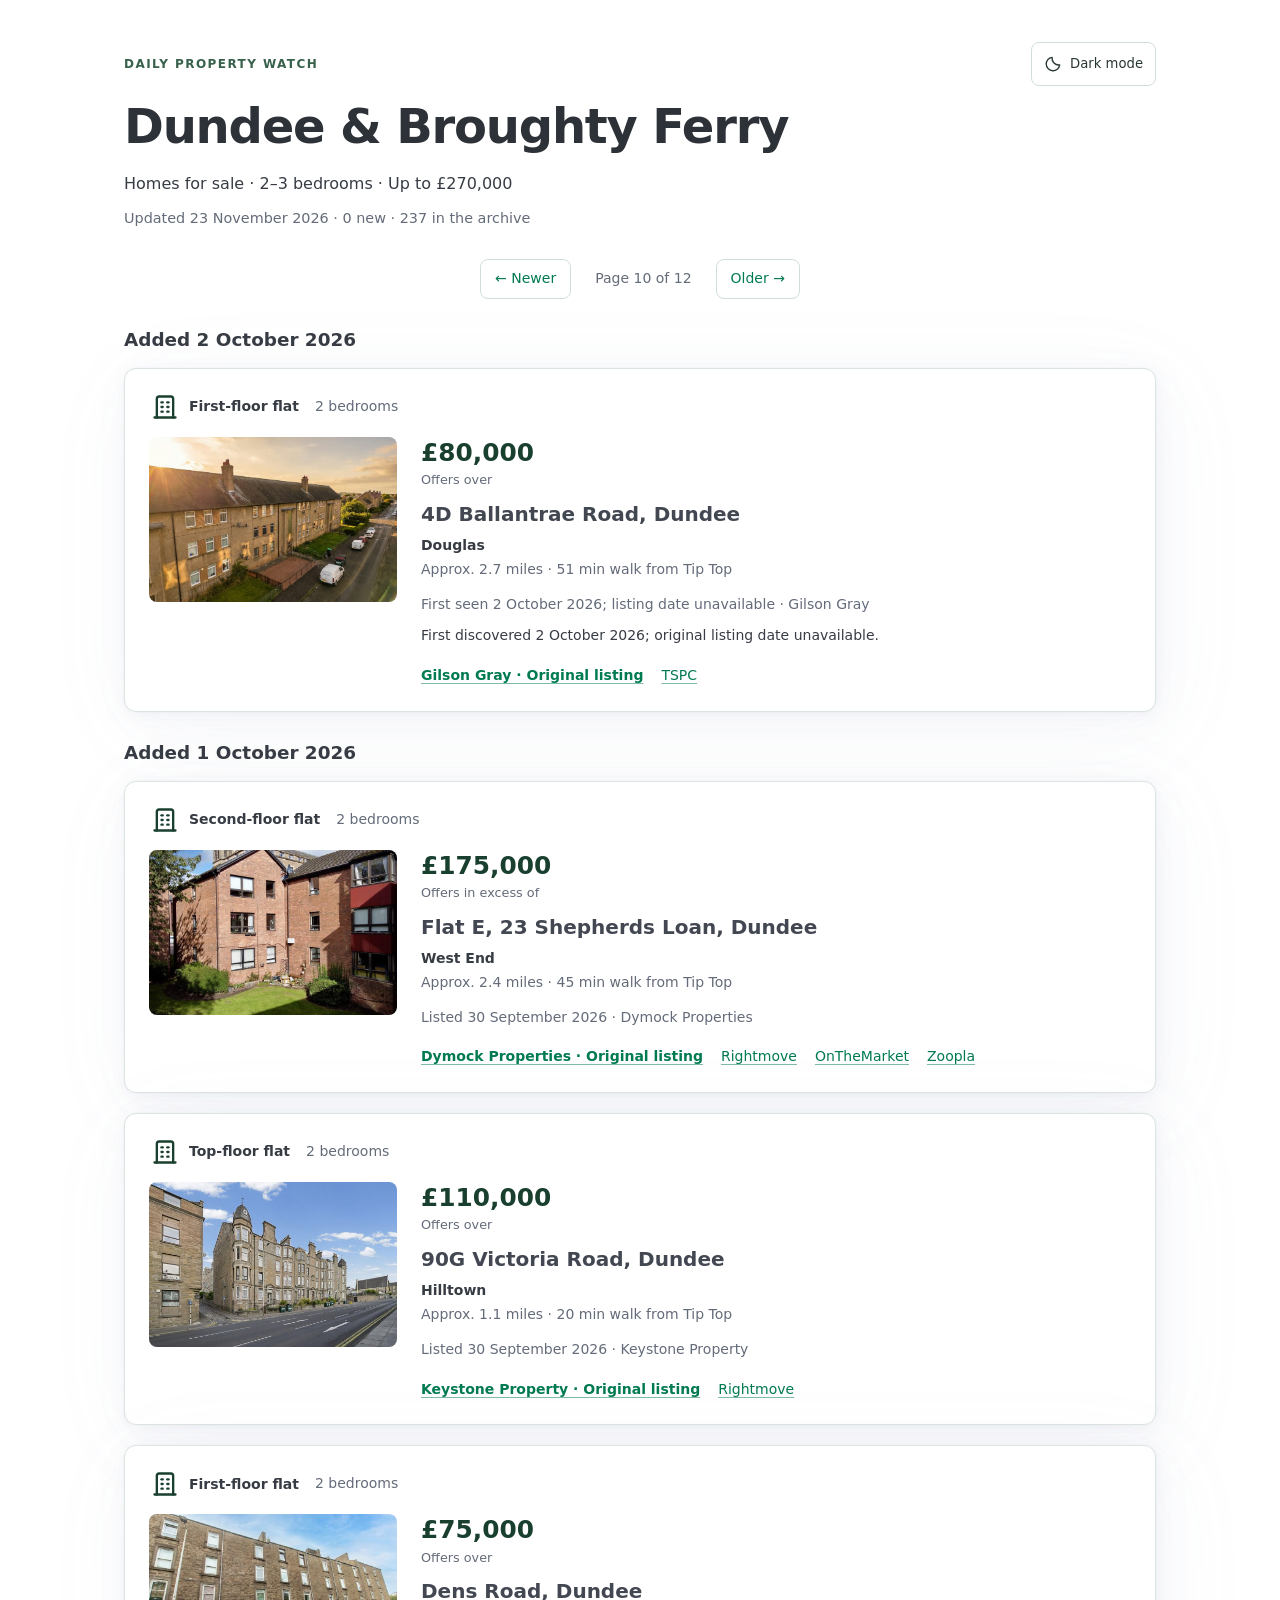
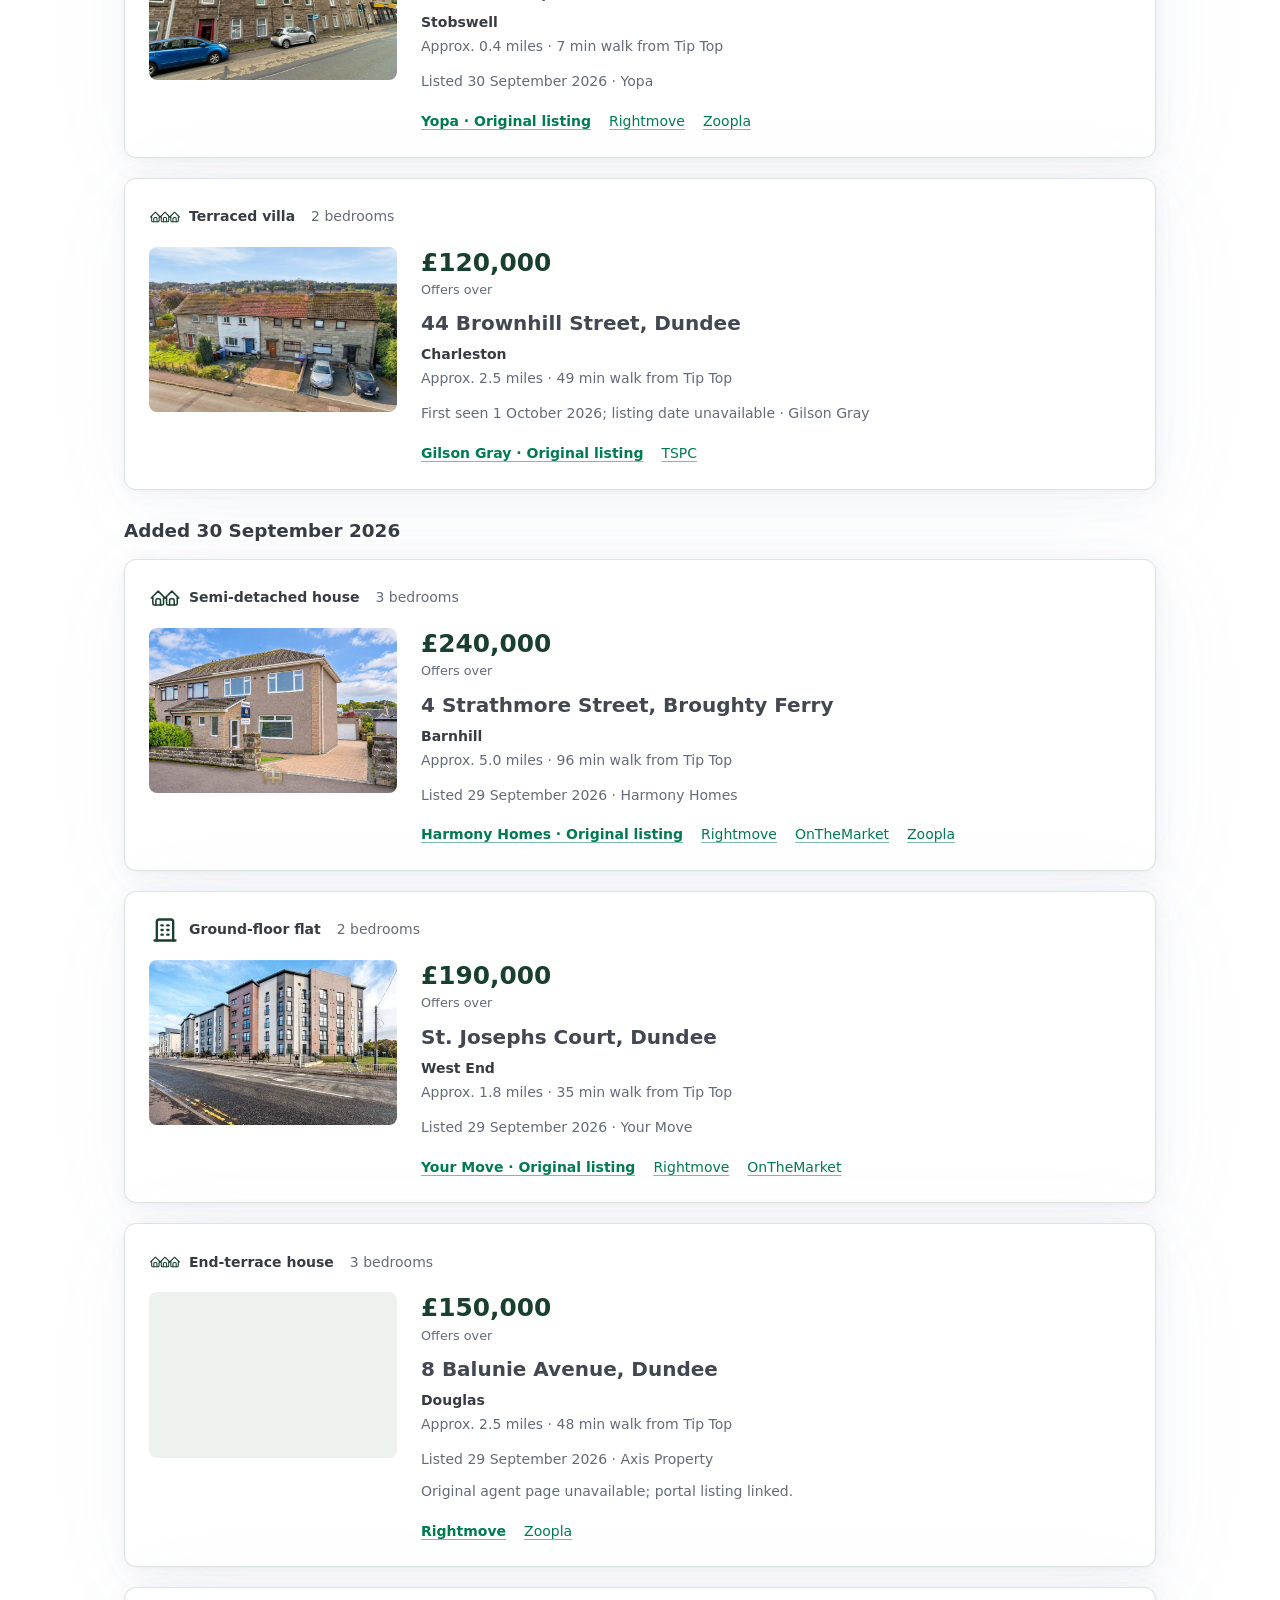
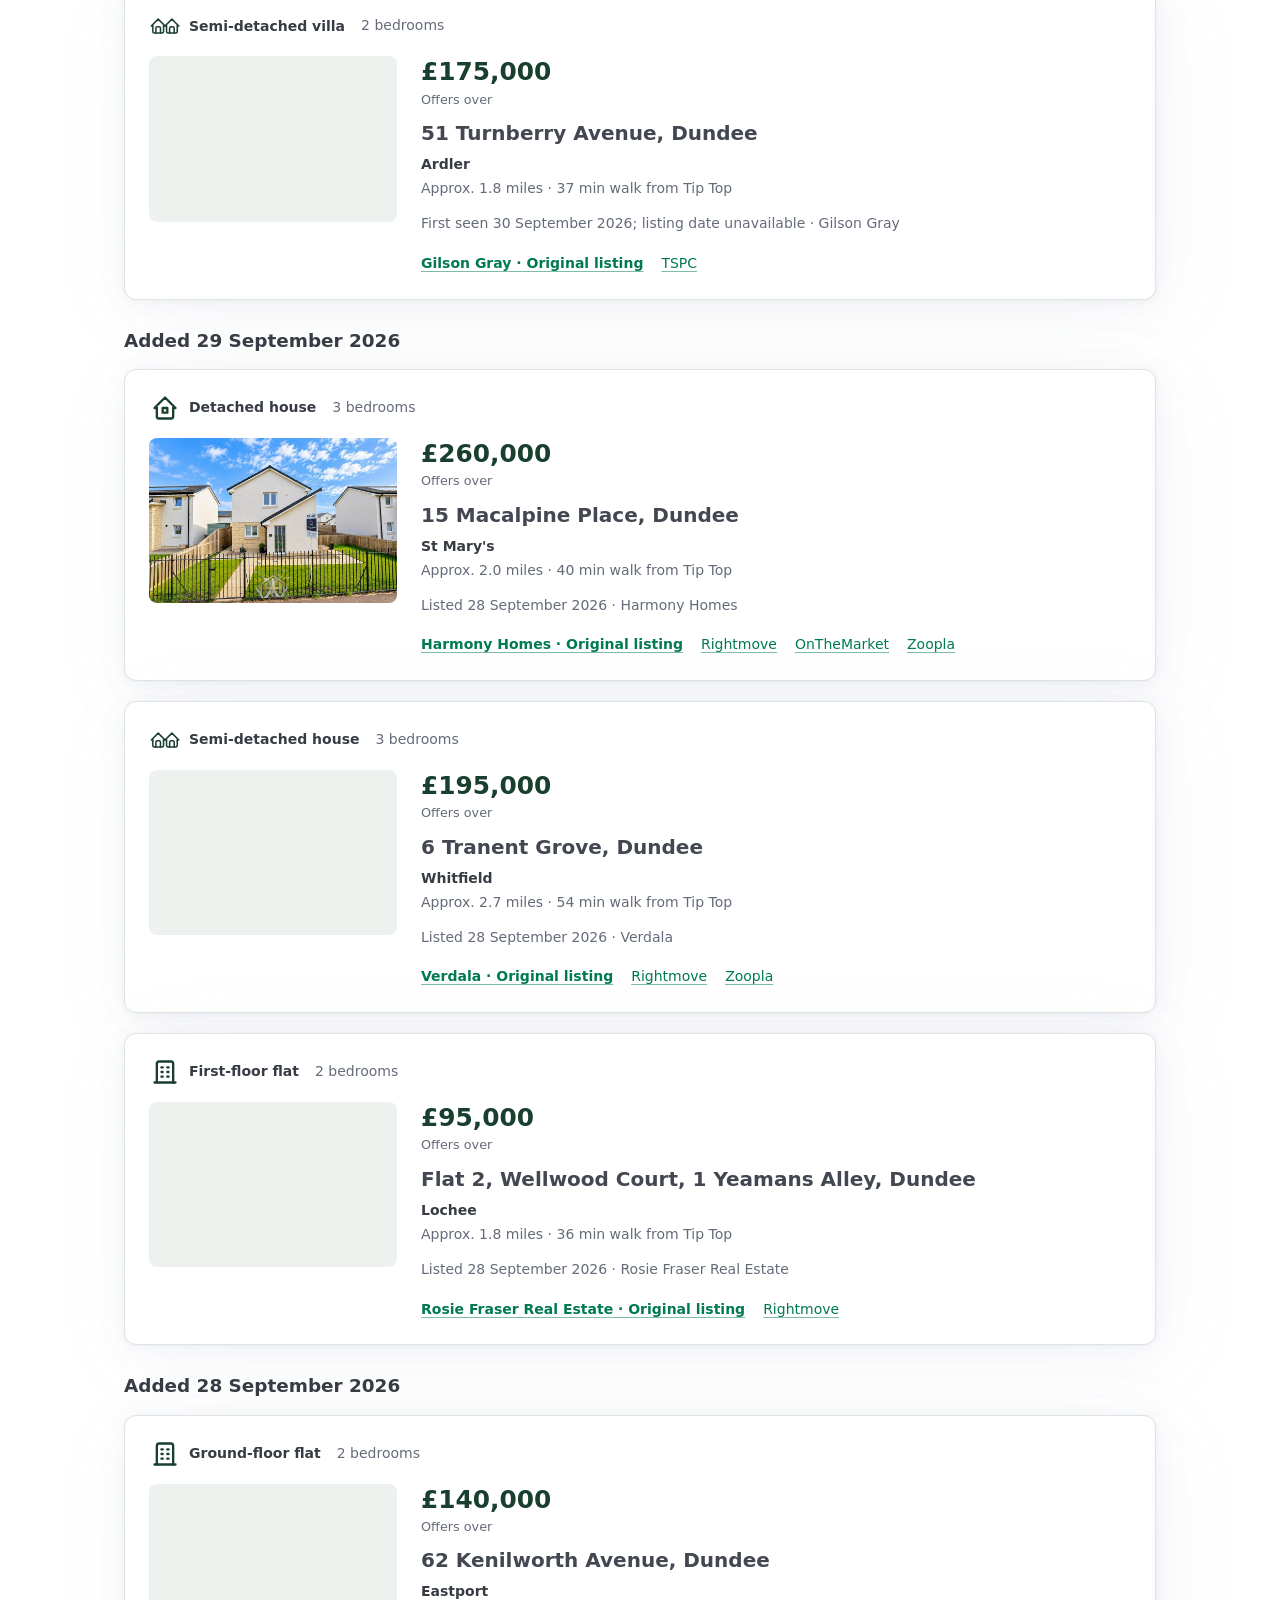
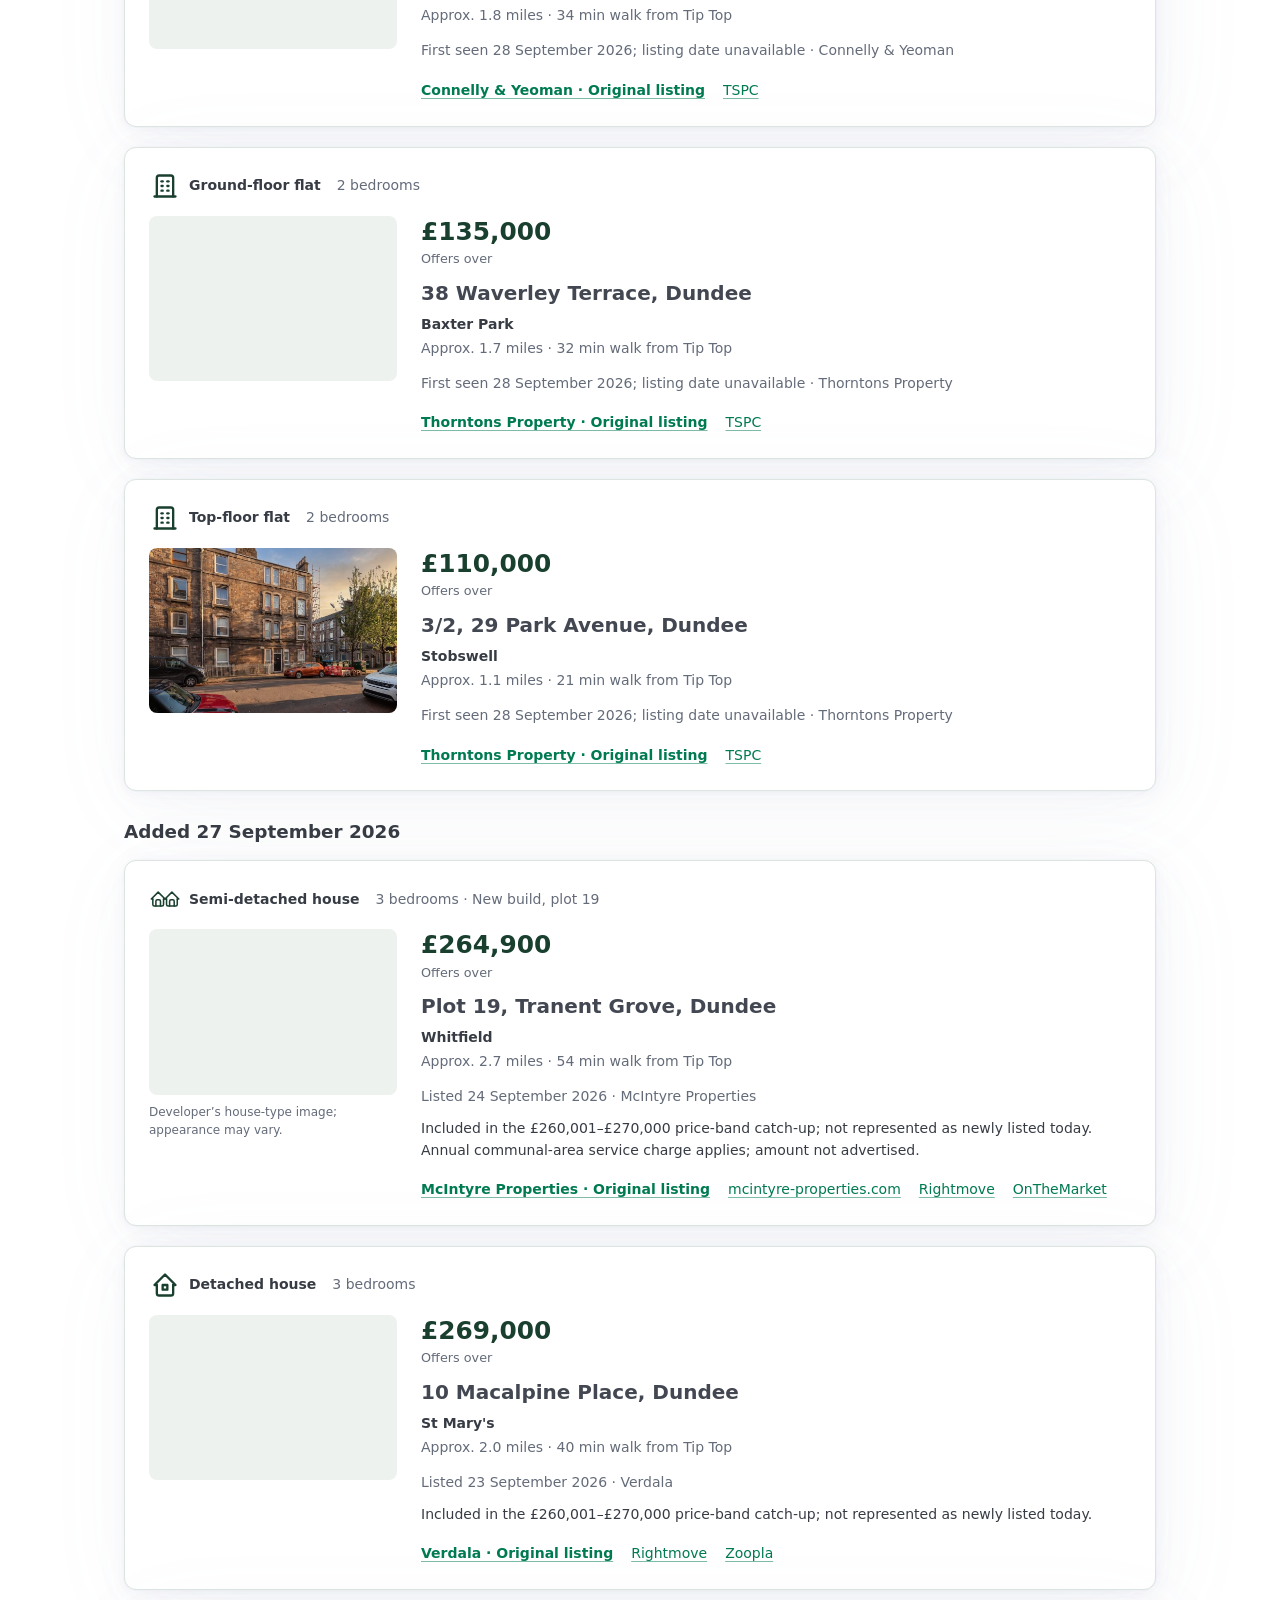
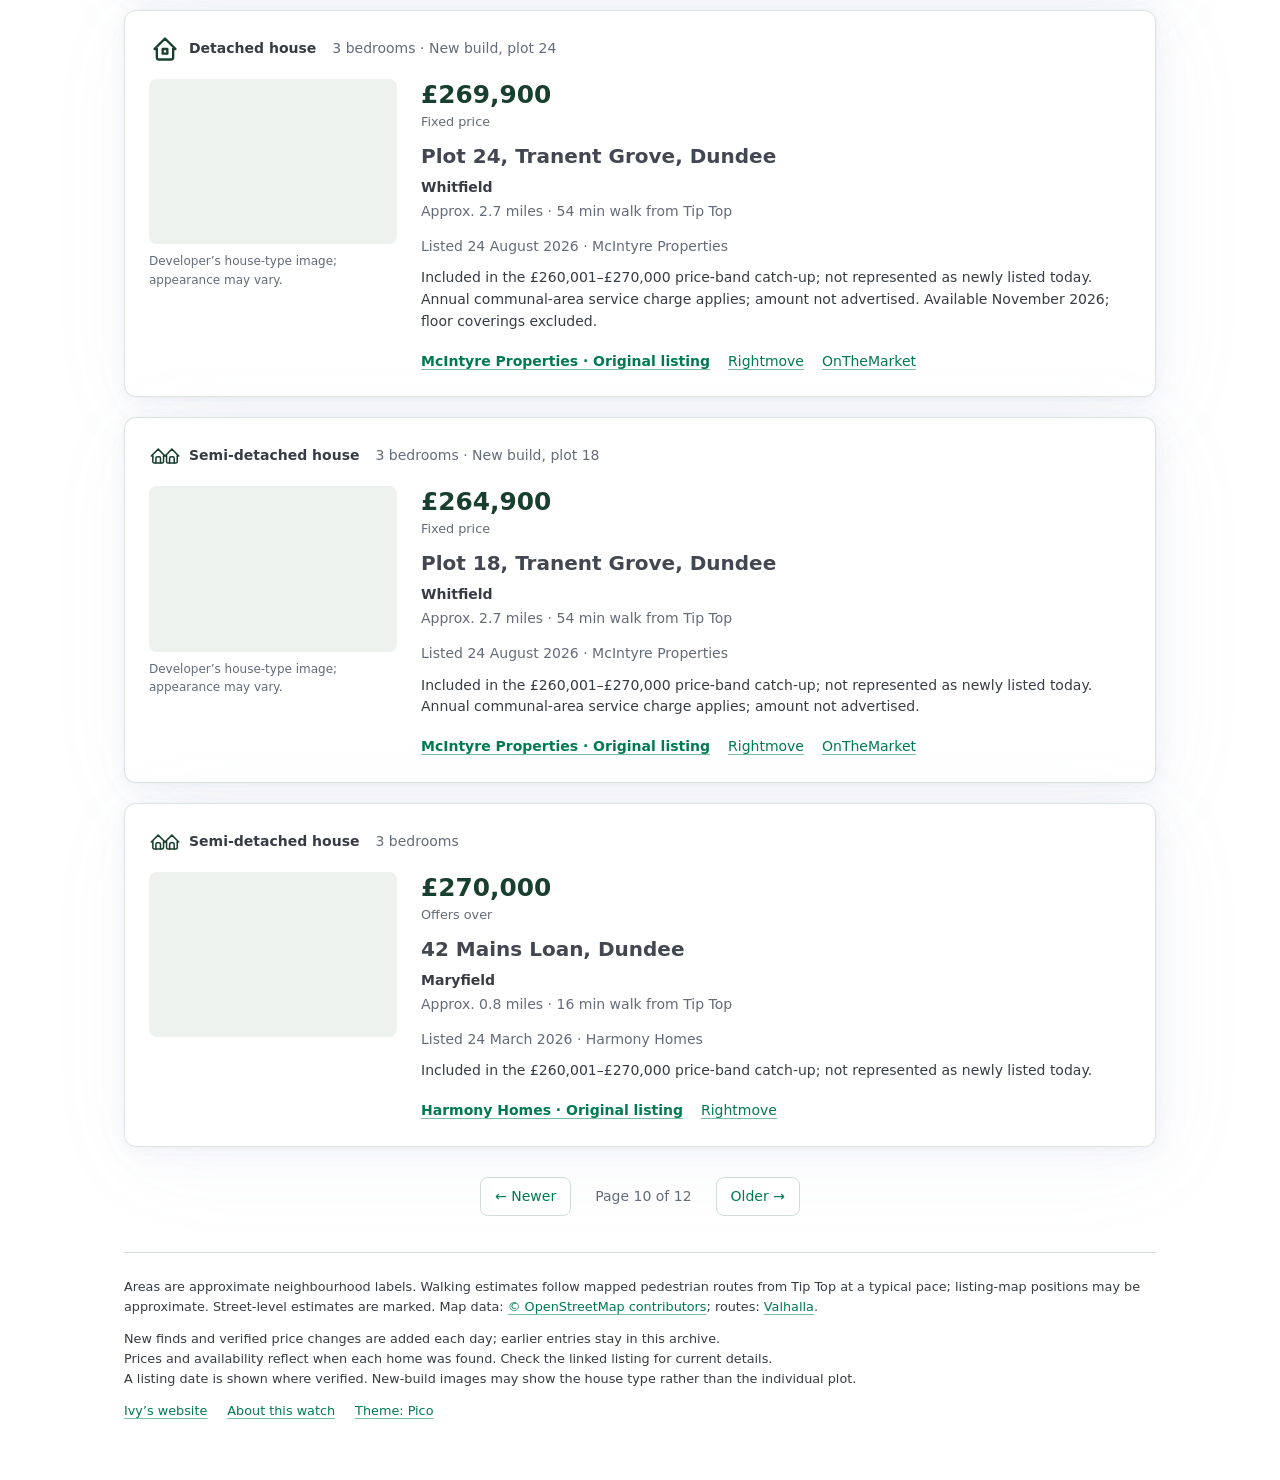
==== page-10.html @ 2dbe6ee3 "Publish Dundee property report" ====
<!doctype html>
<html lang="en-GB" data-theme="light"><head><meta charset="utf-8"><meta name="viewport" content="width=device-width, initial-scale=1"><meta name="robots" content="noindex,follow"><meta name="theme-color" content="#147d59"><meta name="description" content="A daily archive of homes for sale in Dundee and Broughty Ferry: 2–3 bedrooms, advertised prices up to £270,000."><title>Dundee property watch · Page 10</title><link rel="icon" href="assets/favicon.svg" type="image/svg+xml"><script src="assets/theme.js"></script><link rel="stylesheet" href="assets/pico.jade.min.css"><link rel="stylesheet" href="assets/report.css"></head>
<body><a class="skip-link" href="#properties">Skip to properties</a><main class="container"><header class="masthead"><div class="masthead-top"><p class="eyebrow">Daily property watch</p><button id="theme-toggle" class="theme-toggle" type="button" aria-pressed="false" hidden><svg viewBox="0 0 24 24" fill="none" stroke="currentColor" stroke-width="1.8" stroke-linecap="round" stroke-linejoin="round" aria-hidden="true"><path d="M20.9 13.2A9 9 0 0 1 10.8 3.1 9 9 0 1 0 20.9 13.2Z"/></svg><span>Dark mode</span></button></div><h1>Dundee &amp; Broughty Ferry</h1><p>Homes for sale · 2–3 bedrooms · Up to £270,000</p><p class="count">Updated 23 November 2026 · 0 new · 237 in the archive</p></header><nav class="pagination" aria-label="Property pages"><a href="page-9.html" rel="prev">← Newer</a><span>Page 10 of 12</span><a href="page-11.html" rel="next">Older →</a></nav><div id="properties"><section><h2>Added 2 October 2026</h2><article class="has-photo"><div class="property-summary"><span class="property-type type-flat"><svg viewBox="0 0 24 24" fill="none" stroke="currentColor" stroke-width="2" stroke-linecap="round" stroke-linejoin="round" aria-hidden="true" focusable="false"><path d="M3 21l18 0" /><path d="M9 8l1 0" /><path d="M9 12l1 0" /><path d="M9 16l1 0" /><path d="M14 8l1 0" /><path d="M14 12l1 0" /><path d="M14 16l1 0" /><path d="M5 21v-16a2 2 0 0 1 2 -2h10a2 2 0 0 1 2 2v16" /></svg><span>First-floor flat</span></span><span class="facts">2 bedrooms</span></div><figure class="photo"><a href="https://gilsongray.co.uk/property/ballantrae-road-P295176-266" aria-label="View listing for 4D Ballantrae Road, Dundee"><img src="images/be78cd75914d994aaed1687303dc6574e08fcf58db7bd980bf02824d6c6af72e.jpg" alt="4D Ballantrae Road, Dundee" loading="lazy" decoding="async" width="640" height="427" onerror="this.closest('article').classList.remove('has-photo');this.closest('figure').remove()"></a></figure><div class="card-content"><div class="topline"><div class="price">£80,000<span class="qualifier">Offers over</span></div></div>
<h3>4D Ballantrae Road, Dundee</h3><div class="property-location"><p class="area" aria-label="Approximate area">Douglas</p><p class="walking">Approx. 2.7 miles · 51 min walk from Tip Top</p></div><p class="date">First seen 2 October 2026; listing date unavailable · Gilson Gray</p><p class="notes">First discovered 2 October 2026; original listing date unavailable.</p><nav class="links" aria-label="Listings for 4D Ballantrae Road, Dundee"><a class="original" href="https://gilsongray.co.uk/property/ballantrae-road-P295176-266" rel="noopener noreferrer">Gilson Gray · Original listing</a><a href="https://tspc.co.uk/property/2-Bed-First-Floor-Flat-For-Sale-4D-Ballantrae-Road-Dundee-DD4-8PN/" rel="noopener noreferrer">TSPC</a></nav></div></article></section><section><h2>Added 1 October 2026</h2><article class="has-photo"><div class="property-summary"><span class="property-type type-flat"><svg viewBox="0 0 24 24" fill="none" stroke="currentColor" stroke-width="2" stroke-linecap="round" stroke-linejoin="round" aria-hidden="true" focusable="false"><path d="M3 21l18 0" /><path d="M9 8l1 0" /><path d="M9 12l1 0" /><path d="M9 16l1 0" /><path d="M14 8l1 0" /><path d="M14 12l1 0" /><path d="M14 16l1 0" /><path d="M5 21v-16a2 2 0 0 1 2 -2h10a2 2 0 0 1 2 2v16" /></svg><span>Second-floor flat</span></span><span class="facts">2 bedrooms</span></div><figure class="photo"><a href="https://dymockproperties.com/property?id=1010-0647-cba8-22ad&amp;type=sale" aria-label="View listing for Flat E, 23 Shepherds Loan, Dundee"><img src="images/2ff03c9d7838040a2877249a8e0b6790be63d62d7827cc5233a8e79cac3f9e85.jpg" alt="Flat E, 23 Shepherds Loan, Dundee" loading="lazy" decoding="async" width="640" height="427" onerror="this.closest('article').classList.remove('has-photo');this.closest('figure').remove()"></a></figure><div class="card-content"><div class="topline"><div class="price">£175,000<span class="qualifier">Offers in excess of</span></div></div>
<h3>Flat E, 23 Shepherds Loan, Dundee</h3><div class="property-location"><p class="area" aria-label="Approximate area">West End</p><p class="walking">Approx. 2.4 miles · 45 min walk from Tip Top</p></div><p class="date">Listed 30 September 2026 · Dymock Properties</p><nav class="links" aria-label="Listings for Flat E, 23 Shepherds Loan, Dundee"><a class="original" href="https://dymockproperties.com/property?id=1010-0647-cba8-22ad&amp;type=sale" rel="noopener noreferrer">Dymock Properties · Original listing</a><a href="https://www.rightmove.co.uk/properties/93739536" rel="noopener noreferrer">Rightmove</a><a href="https://www.onthemarket.com/details/20441217/" rel="noopener noreferrer">OnTheMarket</a><a href="https://www.zoopla.co.uk/for-sale/details/74371650/" rel="noopener noreferrer">Zoopla</a></nav></div></article><article class="has-photo"><div class="property-summary"><span class="property-type type-flat"><svg viewBox="0 0 24 24" fill="none" stroke="currentColor" stroke-width="2" stroke-linecap="round" stroke-linejoin="round" aria-hidden="true" focusable="false"><path d="M3 21l18 0" /><path d="M9 8l1 0" /><path d="M9 12l1 0" /><path d="M9 16l1 0" /><path d="M14 8l1 0" /><path d="M14 12l1 0" /><path d="M14 16l1 0" /><path d="M5 21v-16a2 2 0 0 1 2 -2h10a2 2 0 0 1 2 2v16" /></svg><span>Top-floor flat</span></span><span class="facts">2 bedrooms</span></div><figure class="photo"><a href="https://www.thekeystoneproperty.com/property/236/" aria-label="View listing for 90G Victoria Road, Dundee"><img src="images/a0530cbf8cac216b3992d0b99d623772701d2a8c129e5081e73eb0ff109f322a.jpg" alt="90G Victoria Road, Dundee" loading="lazy" decoding="async" width="640" height="427" onerror="this.closest('article').classList.remove('has-photo');this.closest('figure').remove()"></a></figure><div class="card-content"><div class="topline"><div class="price">£110,000<span class="qualifier">Offers over</span></div></div>
<h3>90G Victoria Road, Dundee</h3><div class="property-location"><p class="area" aria-label="Approximate area">Hilltown</p><p class="walking">Approx. 1.1 miles · 20 min walk from Tip Top</p></div><p class="date">Listed 30 September 2026 · Keystone Property</p><nav class="links" aria-label="Listings for 90G Victoria Road, Dundee"><a class="original" href="https://www.thekeystoneproperty.com/property/236/" rel="noopener noreferrer">Keystone Property · Original listing</a><a href="https://www.rightmove.co.uk/properties/93737400" rel="noopener noreferrer">Rightmove</a></nav></div></article><article class="has-photo"><div class="property-summary"><span class="property-type type-flat"><svg viewBox="0 0 24 24" fill="none" stroke="currentColor" stroke-width="2" stroke-linecap="round" stroke-linejoin="round" aria-hidden="true" focusable="false"><path d="M3 21l18 0" /><path d="M9 8l1 0" /><path d="M9 12l1 0" /><path d="M9 16l1 0" /><path d="M14 8l1 0" /><path d="M14 12l1 0" /><path d="M14 16l1 0" /><path d="M5 21v-16a2 2 0 0 1 2 -2h10a2 2 0 0 1 2 2v16" /></svg><span>First-floor flat</span></span><span class="facts">2 bedrooms</span></div><figure class="photo"><a href="https://www.yopa.co.uk/properties/details/515171" aria-label="View listing for Dens Road, Dundee"><img src="images/6988dc2616dbf754c5477afa9ce73e980a04f57db543bce555a6a1511a4e4aed.jpg" alt="Dens Road, Dundee" loading="lazy" decoding="async" width="640" height="427" onerror="this.closest('article').classList.remove('has-photo');this.closest('figure').remove()"></a></figure><div class="card-content"><div class="topline"><div class="price">£75,000<span class="qualifier">Offers over</span></div></div>
<h3>Dens Road, Dundee</h3><div class="property-location"><p class="area" aria-label="Approximate area">Stobswell</p><p class="walking">Approx. 0.4 miles · 7 min walk from Tip Top</p></div><p class="date">Listed 30 September 2026 · Yopa</p><nav class="links" aria-label="Listings for Dens Road, Dundee"><a class="original" href="https://www.yopa.co.uk/properties/details/515171" rel="noopener noreferrer">Yopa · Original listing</a><a href="https://www.rightmove.co.uk/properties/93749124" rel="noopener noreferrer">Rightmove</a><a href="https://www.zoopla.co.uk/for-sale/details/74373546/" rel="noopener noreferrer">Zoopla</a></nav></div></article><article class="has-photo"><div class="property-summary"><span class="property-type type-terrace"><svg viewBox="0 0 30 24" fill="none" stroke="currentColor" stroke-width="2" stroke-linecap="round" stroke-linejoin="round" aria-hidden="true" focusable="false"><g transform="translate(0 6) scale(.5)"><path d="M5 12l-2 0l9 -9l9 9l-2 0" /><path d="M5 12v7a2 2 0 0 0 2 2h10a2 2 0 0 0 2 -2v-7" /><path d="M9 21v-6a2 2 0 0 1 2 -2h2a2 2 0 0 1 2 2v6" /></g><g transform="translate(9 6) scale(.5)"><path d="M5 12l-2 0l9 -9l9 9l-2 0" /><path d="M5 12v7a2 2 0 0 0 2 2h10a2 2 0 0 0 2 -2v-7" /><path d="M9 21v-6a2 2 0 0 1 2 -2h2a2 2 0 0 1 2 2v6" /></g><g transform="translate(18 6) scale(.5)"><path d="M5 12l-2 0l9 -9l9 9l-2 0" /><path d="M5 12v7a2 2 0 0 0 2 2h10a2 2 0 0 0 2 -2v-7" /><path d="M9 21v-6a2 2 0 0 1 2 -2h2a2 2 0 0 1 2 2v6" /></g></svg><span>Terraced villa</span></span><span class="facts">2 bedrooms</span></div><figure class="photo"><a href="https://gilsongray.co.uk/property/brownhill-street-P296060-266" aria-label="View listing for 44 Brownhill Street, Dundee"><img src="images/edf2224aba9af252113cbb4eecf25153f2c3d60851e958698d296937c0b454c2.jpg" alt="44 Brownhill Street, Dundee" loading="lazy" decoding="async" width="640" height="427" onerror="this.closest('article').classList.remove('has-photo');this.closest('figure').remove()"></a></figure><div class="card-content"><div class="topline"><div class="price">£120,000<span class="qualifier">Offers over</span></div></div>
<h3>44 Brownhill Street, Dundee</h3><div class="property-location"><p class="area" aria-label="Approximate area">Charleston</p><p class="walking">Approx. 2.5 miles · 49 min walk from Tip Top</p></div><p class="date">First seen 1 October 2026; listing date unavailable · Gilson Gray</p><nav class="links" aria-label="Listings for 44 Brownhill Street, Dundee"><a class="original" href="https://gilsongray.co.uk/property/brownhill-street-P296060-266" rel="noopener noreferrer">Gilson Gray · Original listing</a><a href="https://tspc.co.uk/property/2-Bed-Terraced-Villa-For-Sale-44-Brownhill-Street-Dundee-DD2-4JT/" rel="noopener noreferrer">TSPC</a></nav></div></article></section><section><h2>Added 30 September 2026</h2><article class="has-photo"><div class="property-summary"><span class="property-type type-semi"><svg viewBox="0 0 28 24" fill="none" stroke="currentColor" stroke-width="2" stroke-linecap="round" stroke-linejoin="round" aria-hidden="true" focusable="false"><g transform="translate(0 4) scale(.67)"><path d="M5 12l-2 0l9 -9l9 9l-2 0" /><path d="M5 12v7a2 2 0 0 0 2 2h10a2 2 0 0 0 2 -2v-7" /><path d="M9 21v-6a2 2 0 0 1 2 -2h2a2 2 0 0 1 2 2v6" /></g><g transform="translate(12 4) scale(.67)"><path d="M5 12l-2 0l9 -9l9 9l-2 0" /><path d="M5 12v7a2 2 0 0 0 2 2h10a2 2 0 0 0 2 -2v-7" /><path d="M9 21v-6a2 2 0 0 1 2 -2h2a2 2 0 0 1 2 2v6" /></g></svg><span>Semi-detached house</span></span><span class="facts">3 bedrooms</span></div><figure class="photo"><a href="https://www.harmonyhomesestateagency.com/properties-for-sale/property/3567-strathmore-street-broughty-ferry-dundee" aria-label="View listing for 4 Strathmore Street, Broughty Ferry"><img src="images/922b995811aaf7777ac589b37d2a77284706f169021e4ff5cdbbd73fa2c6b7d4.jpg" alt="4 Strathmore Street, Broughty Ferry" loading="lazy" decoding="async" width="640" height="427" onerror="this.closest('article').classList.remove('has-photo');this.closest('figure').remove()"></a></figure><div class="card-content"><div class="topline"><div class="price">£240,000<span class="qualifier">Offers over</span></div></div>
<h3>4 Strathmore Street, Broughty Ferry</h3><div class="property-location"><p class="area" aria-label="Approximate area">Barnhill</p><p class="walking">Approx. 5.0 miles · 96 min walk from Tip Top</p></div><p class="date">Listed 29 September 2026 · Harmony Homes</p><nav class="links" aria-label="Listings for 4 Strathmore Street, Broughty Ferry"><a class="original" href="https://www.harmonyhomesestateagency.com/properties-for-sale/property/3567-strathmore-street-broughty-ferry-dundee" rel="noopener noreferrer">Harmony Homes · Original listing</a><a href="https://www.rightmove.co.uk/properties/93717936" rel="noopener noreferrer">Rightmove</a><a href="https://www.onthemarket.com/details/20438305/" rel="noopener noreferrer">OnTheMarket</a><a href="https://www.zoopla.co.uk/for-sale/details/74368065/" rel="noopener noreferrer">Zoopla</a></nav></div></article><article class="has-photo"><div class="property-summary"><span class="property-type type-flat"><svg viewBox="0 0 24 24" fill="none" stroke="currentColor" stroke-width="2" stroke-linecap="round" stroke-linejoin="round" aria-hidden="true" focusable="false"><path d="M3 21l18 0" /><path d="M9 8l1 0" /><path d="M9 12l1 0" /><path d="M9 16l1 0" /><path d="M14 8l1 0" /><path d="M14 12l1 0" /><path d="M14 16l1 0" /><path d="M5 21v-16a2 2 0 0 1 2 -2h10a2 2 0 0 1 2 2v16" /></svg><span>Ground-floor flat</span></span><span class="facts">2 bedrooms</span></div><figure class="photo"><a href="https://www.your-move.co.uk/property/flat-for-sale-st-josephs-court-dundee-dd1-id-dum260454" aria-label="View listing for St. Josephs Court, Dundee"><img src="images/68208773b1fa336bac0ce951fd8387187de7071e59b7bd5beb1eeba599f75bad.jpg" alt="St. Josephs Court, Dundee" loading="lazy" decoding="async" width="640" height="427" onerror="this.closest('article').classList.remove('has-photo');this.closest('figure').remove()"></a></figure><div class="card-content"><div class="topline"><div class="price">£190,000<span class="qualifier">Offers over</span></div></div>
<h3>St. Josephs Court, Dundee</h3><div class="property-location"><p class="area" aria-label="Approximate area">West End</p><p class="walking">Approx. 1.8 miles · 35 min walk from Tip Top</p></div><p class="date">Listed 29 September 2026 · Your Move</p><nav class="links" aria-label="Listings for St. Josephs Court, Dundee"><a class="original" href="https://www.your-move.co.uk/property/flat-for-sale-st-josephs-court-dundee-dd1-id-dum260454" rel="noopener noreferrer">Your Move · Original listing</a><a href="https://www.rightmove.co.uk/properties/93713262" rel="noopener noreferrer">Rightmove</a><a href="https://www.onthemarket.com/details/20437798/" rel="noopener noreferrer">OnTheMarket</a></nav></div></article><article class="has-photo"><div class="property-summary"><span class="property-type type-terrace"><svg viewBox="0 0 30 24" fill="none" stroke="currentColor" stroke-width="2" stroke-linecap="round" stroke-linejoin="round" aria-hidden="true" focusable="false"><g transform="translate(0 6) scale(.5)"><path d="M5 12l-2 0l9 -9l9 9l-2 0" /><path d="M5 12v7a2 2 0 0 0 2 2h10a2 2 0 0 0 2 -2v-7" /><path d="M9 21v-6a2 2 0 0 1 2 -2h2a2 2 0 0 1 2 2v6" /></g><g transform="translate(9 6) scale(.5)"><path d="M5 12l-2 0l9 -9l9 9l-2 0" /><path d="M5 12v7a2 2 0 0 0 2 2h10a2 2 0 0 0 2 -2v-7" /><path d="M9 21v-6a2 2 0 0 1 2 -2h2a2 2 0 0 1 2 2v6" /></g><g transform="translate(18 6) scale(.5)"><path d="M5 12l-2 0l9 -9l9 9l-2 0" /><path d="M5 12v7a2 2 0 0 0 2 2h10a2 2 0 0 0 2 -2v-7" /><path d="M9 21v-6a2 2 0 0 1 2 -2h2a2 2 0 0 1 2 2v6" /></g></svg><span>End-terrace house</span></span><span class="facts">3 bedrooms</span></div><figure class="photo"><a href="https://www.rightmove.co.uk/properties/93715743" aria-label="View listing for 8 Balunie Avenue, Dundee"><img src="images/0972b5bd821a7737ce78496649f57cd822c6c0e4222f88b6b7dd719ee280b5f3.jpg" alt="8 Balunie Avenue, Dundee" loading="lazy" decoding="async" width="640" height="427" onerror="this.closest('article').classList.remove('has-photo');this.closest('figure').remove()"></a></figure><div class="card-content"><div class="topline"><div class="price">£150,000<span class="qualifier">Offers over</span></div></div>
<h3>8 Balunie Avenue, Dundee</h3><div class="property-location"><p class="area" aria-label="Approximate area">Douglas</p><p class="walking">Approx. 2.5 miles · 48 min walk from Tip Top</p></div><p class="date">Listed 29 September 2026 · Axis Property</p><p class="agent">Original agent page unavailable; portal listing linked.</p><nav class="links" aria-label="Listings for 8 Balunie Avenue, Dundee"><a class="original" href="https://www.rightmove.co.uk/properties/93715743" rel="noopener noreferrer">Rightmove</a><a href="https://www.zoopla.co.uk/for-sale/details/74367600/" rel="noopener noreferrer">Zoopla</a></nav></div></article><article class="has-photo"><div class="property-summary"><span class="property-type type-semi"><svg viewBox="0 0 28 24" fill="none" stroke="currentColor" stroke-width="2" stroke-linecap="round" stroke-linejoin="round" aria-hidden="true" focusable="false"><g transform="translate(0 4) scale(.67)"><path d="M5 12l-2 0l9 -9l9 9l-2 0" /><path d="M5 12v7a2 2 0 0 0 2 2h10a2 2 0 0 0 2 -2v-7" /><path d="M9 21v-6a2 2 0 0 1 2 -2h2a2 2 0 0 1 2 2v6" /></g><g transform="translate(12 4) scale(.67)"><path d="M5 12l-2 0l9 -9l9 9l-2 0" /><path d="M5 12v7a2 2 0 0 0 2 2h10a2 2 0 0 0 2 -2v-7" /><path d="M9 21v-6a2 2 0 0 1 2 -2h2a2 2 0 0 1 2 2v6" /></g></svg><span>Semi-detached villa</span></span><span class="facts">2 bedrooms</span></div><figure class="photo"><a href="https://gilsongray.co.uk/property/turnberry-avenue-P295824-266" aria-label="View listing for 51 Turnberry Avenue, Dundee"><img src="images/85c2e21e511627bc0184f478a6a4bec5aa29f854e6533d1758b4846a8c56940b.jpg" alt="51 Turnberry Avenue, Dundee" loading="lazy" decoding="async" width="640" height="427" onerror="this.closest('article').classList.remove('has-photo');this.closest('figure').remove()"></a></figure><div class="card-content"><div class="topline"><div class="price">£175,000<span class="qualifier">Offers over</span></div></div>
<h3>51 Turnberry Avenue, Dundee</h3><div class="property-location"><p class="area" aria-label="Approximate area">Ardler</p><p class="walking">Approx. 1.8 miles · 37 min walk from Tip Top</p></div><p class="date">First seen 30 September 2026; listing date unavailable · Gilson Gray</p><nav class="links" aria-label="Listings for 51 Turnberry Avenue, Dundee"><a class="original" href="https://gilsongray.co.uk/property/turnberry-avenue-P295824-266" rel="noopener noreferrer">Gilson Gray · Original listing</a><a href="https://staging.tspc.co.uk/property/2-Bed-Semi-Detached-Villa-For-Sale-51-Turnberry-Avenue-Dundee-DD2-3TL/" rel="noopener noreferrer">TSPC</a></nav></div></article></section><section><h2>Added 29 September 2026</h2><article class="has-photo"><div class="property-summary"><span class="property-type type-detached"><svg viewBox="0 0 24 24" fill="none" stroke="currentColor" stroke-width="2" stroke-linecap="round" stroke-linejoin="round" aria-hidden="true" focusable="false"><path d="M5 12l-2 0l9 -9l9 9l-2 0" /><path d="M5 12v7a2 2 0 0 0 2 2h10a2 2 0 0 0 2 -2v-7" /><path d="M10 12h4v4h-4l0 -4" /></svg><span>Detached house</span></span><span class="facts">3 bedrooms</span></div><figure class="photo"><a href="https://www.harmonyhomesestateagency.com/properties-for-sale/property/3566-macalpine-place-dundee" aria-label="View listing for 15 Macalpine Place, Dundee"><img src="images/bc6cf6f4def8f7acc5af957087ef73587bd4480dc76033f3a7eac1a2c92b8f58.jpg" alt="15 Macalpine Place, Dundee" loading="lazy" decoding="async" width="640" height="427" onerror="this.closest('article').classList.remove('has-photo');this.closest('figure').remove()"></a></figure><div class="card-content"><div class="topline"><div class="price">£260,000<span class="qualifier">Offers over</span></div></div>
<h3>15 Macalpine Place, Dundee</h3><div class="property-location"><p class="area" aria-label="Approximate area">St Mary&#x27;s</p><p class="walking">Approx. 2.0 miles · 40 min walk from Tip Top</p></div><p class="date">Listed 28 September 2026 · Harmony Homes</p><nav class="links" aria-label="Listings for 15 Macalpine Place, Dundee"><a class="original" href="https://www.harmonyhomesestateagency.com/properties-for-sale/property/3566-macalpine-place-dundee" rel="noopener noreferrer">Harmony Homes · Original listing</a><a href="https://www.rightmove.co.uk/properties/93647733" rel="noopener noreferrer">Rightmove</a><a href="https://www.onthemarket.com/details/20425278/" rel="noopener noreferrer">OnTheMarket</a><a href="https://www.zoopla.co.uk/for-sale/details/74353451/" rel="noopener noreferrer">Zoopla</a></nav></div></article><article class="has-photo"><div class="property-summary"><span class="property-type type-semi"><svg viewBox="0 0 28 24" fill="none" stroke="currentColor" stroke-width="2" stroke-linecap="round" stroke-linejoin="round" aria-hidden="true" focusable="false"><g transform="translate(0 4) scale(.67)"><path d="M5 12l-2 0l9 -9l9 9l-2 0" /><path d="M5 12v7a2 2 0 0 0 2 2h10a2 2 0 0 0 2 -2v-7" /><path d="M9 21v-6a2 2 0 0 1 2 -2h2a2 2 0 0 1 2 2v6" /></g><g transform="translate(12 4) scale(.67)"><path d="M5 12l-2 0l9 -9l9 9l-2 0" /><path d="M5 12v7a2 2 0 0 0 2 2h10a2 2 0 0 0 2 -2v-7" /><path d="M9 21v-6a2 2 0 0 1 2 -2h2a2 2 0 0 1 2 2v6" /></g></svg><span>Semi-detached house</span></span><span class="facts">3 bedrooms</span></div><figure class="photo"><a href="https://verdala.co.uk/property/tranent-grove-dundee-dd4/" aria-label="View listing for 6 Tranent Grove, Dundee"><img src="images/3d6fd589c9b9cfa8364ae94d3215a97d072ab36858e3614b497f9ef623e8ba26.jpg" alt="6 Tranent Grove, Dundee" loading="lazy" decoding="async" width="640" height="427" onerror="this.closest('article').classList.remove('has-photo');this.closest('figure').remove()"></a></figure><div class="card-content"><div class="topline"><div class="price">£195,000<span class="qualifier">Offers over</span></div></div>
<h3>6 Tranent Grove, Dundee</h3><div class="property-location"><p class="area" aria-label="Approximate area">Whitfield</p><p class="walking">Approx. 2.7 miles · 54 min walk from Tip Top</p></div><p class="date">Listed 28 September 2026 · Verdala</p><nav class="links" aria-label="Listings for 6 Tranent Grove, Dundee"><a class="original" href="https://verdala.co.uk/property/tranent-grove-dundee-dd4/" rel="noopener noreferrer">Verdala · Original listing</a><a href="https://www.rightmove.co.uk/properties/93664239" rel="noopener noreferrer">Rightmove</a><a href="https://www.zoopla.co.uk/for-sale/details/74356698/" rel="noopener noreferrer">Zoopla</a></nav></div></article><article class="has-photo"><div class="property-summary"><span class="property-type type-flat"><svg viewBox="0 0 24 24" fill="none" stroke="currentColor" stroke-width="2" stroke-linecap="round" stroke-linejoin="round" aria-hidden="true" focusable="false"><path d="M3 21l18 0" /><path d="M9 8l1 0" /><path d="M9 12l1 0" /><path d="M9 16l1 0" /><path d="M14 8l1 0" /><path d="M14 12l1 0" /><path d="M14 16l1 0" /><path d="M5 21v-16a2 2 0 0 1 2 -2h10a2 2 0 0 1 2 2v16" /></svg><span>First-floor flat</span></span><span class="facts">2 bedrooms</span></div><figure class="photo"><a href="https://www.rosiefraserrealestate.com/property-details/34960292/-/dundee/1-3" aria-label="View listing for Flat 2, Wellwood Court, 1 Yeamans Alley, Dundee"><img src="images/901c743731cecea6251c85900f8214d9d6f695d3033d20b791f26083b9a957b3.jpg" alt="Flat 2, Wellwood Court, 1 Yeamans Alley, Dundee" loading="lazy" decoding="async" width="640" height="427" onerror="this.closest('article').classList.remove('has-photo');this.closest('figure').remove()"></a></figure><div class="card-content"><div class="topline"><div class="price">£95,000<span class="qualifier">Offers over</span></div></div>
<h3>Flat 2, Wellwood Court, 1 Yeamans Alley, Dundee</h3><div class="property-location"><p class="area" aria-label="Approximate area">Lochee</p><p class="walking">Approx. 1.8 miles · 36 min walk from Tip Top</p></div><p class="date">Listed 28 September 2026 · Rosie Fraser Real Estate</p><nav class="links" aria-label="Listings for Flat 2, Wellwood Court, 1 Yeamans Alley, Dundee"><a class="original" href="https://www.rosiefraserrealestate.com/property-details/34960292/-/dundee/1-3" rel="noopener noreferrer">Rosie Fraser Real Estate · Original listing</a><a href="https://www.rightmove.co.uk/properties/93641043" rel="noopener noreferrer">Rightmove</a></nav></div></article></section><section><h2>Added 28 September 2026</h2><article class="has-photo"><div class="property-summary"><span class="property-type type-flat"><svg viewBox="0 0 24 24" fill="none" stroke="currentColor" stroke-width="2" stroke-linecap="round" stroke-linejoin="round" aria-hidden="true" focusable="false"><path d="M3 21l18 0" /><path d="M9 8l1 0" /><path d="M9 12l1 0" /><path d="M9 16l1 0" /><path d="M14 8l1 0" /><path d="M14 12l1 0" /><path d="M14 16l1 0" /><path d="M5 21v-16a2 2 0 0 1 2 -2h10a2 2 0 0 1 2 2v16" /></svg><span>Ground-floor flat</span></span><span class="facts">2 bedrooms</span></div><figure class="photo"><a href="https://connellyyeoman.com/property/62-kenilworth-avenue-dundee-dd4-6lg/" aria-label="View listing for 62 Kenilworth Avenue, Dundee"><img src="images/a5510701bf49652e1470a692fc22be78275650296648fd424a439c1e1aa0c7f9.jpg" alt="62 Kenilworth Avenue, Dundee" loading="lazy" decoding="async" width="640" height="427" onerror="this.closest('article').classList.remove('has-photo');this.closest('figure').remove()"></a></figure><div class="card-content"><div class="topline"><div class="price">£140,000<span class="qualifier">Offers over</span></div></div>
<h3>62 Kenilworth Avenue, Dundee</h3><div class="property-location"><p class="area" aria-label="Approximate area">Eastport</p><p class="walking">Approx. 1.8 miles · 34 min walk from Tip Top</p></div><p class="date">First seen 28 September 2026; listing date unavailable · Connelly &amp; Yeoman</p><nav class="links" aria-label="Listings for 62 Kenilworth Avenue, Dundee"><a class="original" href="https://connellyyeoman.com/property/62-kenilworth-avenue-dundee-dd4-6lg/" rel="noopener noreferrer">Connelly &amp; Yeoman · Original listing</a><a href="https://tspc.co.uk/property/2-Bed-Ground-Floor-Flat-For-Sale-62-Kenilworth-Avenue-Dundee-DD4-6LG/" rel="noopener noreferrer">TSPC</a></nav></div></article><article class="has-photo"><div class="property-summary"><span class="property-type type-flat"><svg viewBox="0 0 24 24" fill="none" stroke="currentColor" stroke-width="2" stroke-linecap="round" stroke-linejoin="round" aria-hidden="true" focusable="false"><path d="M3 21l18 0" /><path d="M9 8l1 0" /><path d="M9 12l1 0" /><path d="M9 16l1 0" /><path d="M14 8l1 0" /><path d="M14 12l1 0" /><path d="M14 16l1 0" /><path d="M5 21v-16a2 2 0 0 1 2 -2h10a2 2 0 0 1 2 2v16" /></svg><span>Ground-floor flat</span></span><span class="facts">2 bedrooms</span></div><figure class="photo"><a href="https://thorntons-property.co.uk/Dundee/DD4/38-Waverley-Terrace-2-bedroom-Flat" aria-label="View listing for 38 Waverley Terrace, Dundee"><img src="images/19c7c4489026f66f87884114a1f965c17973d3300961b8d048a0b362232ede59.jpg" alt="38 Waverley Terrace, Dundee" loading="lazy" decoding="async" width="640" height="427" onerror="this.closest('article').classList.remove('has-photo');this.closest('figure').remove()"></a></figure><div class="card-content"><div class="topline"><div class="price">£135,000<span class="qualifier">Offers over</span></div></div>
<h3>38 Waverley Terrace, Dundee</h3><div class="property-location"><p class="area" aria-label="Approximate area">Baxter Park</p><p class="walking">Approx. 1.7 miles · 32 min walk from Tip Top</p></div><p class="date">First seen 28 September 2026; listing date unavailable · Thorntons Property</p><nav class="links" aria-label="Listings for 38 Waverley Terrace, Dundee"><a class="original" href="https://thorntons-property.co.uk/Dundee/DD4/38-Waverley-Terrace-2-bedroom-Flat" rel="noopener noreferrer">Thorntons Property · Original listing</a><a href="https://tspc.co.uk/property/2-Bed-Ground-Floor-Flat-For-Sale-38-Waverley-Terrace-Dundee-DD4-6LJ/" rel="noopener noreferrer">TSPC</a></nav></div></article><article class="has-photo"><div class="property-summary"><span class="property-type type-flat"><svg viewBox="0 0 24 24" fill="none" stroke="currentColor" stroke-width="2" stroke-linecap="round" stroke-linejoin="round" aria-hidden="true" focusable="false"><path d="M3 21l18 0" /><path d="M9 8l1 0" /><path d="M9 12l1 0" /><path d="M9 16l1 0" /><path d="M14 8l1 0" /><path d="M14 12l1 0" /><path d="M14 16l1 0" /><path d="M5 21v-16a2 2 0 0 1 2 -2h10a2 2 0 0 1 2 2v16" /></svg><span>Top-floor flat</span></span><span class="facts">2 bedrooms</span></div><figure class="photo"><a href="https://thorntons-property.co.uk/Dundee/DD4/3-2-29-Park-Avenue-2-bedroom-Flat/" aria-label="View listing for 3/2, 29 Park Avenue, Dundee"><img src="images/f66137906fbfc8a339d18b92e68e37be8c7bbc4083d338217a72aaf7ecf81e0d.jpg" alt="3/2, 29 Park Avenue, Dundee" loading="lazy" decoding="async" width="640" height="427" onerror="this.closest('article').classList.remove('has-photo');this.closest('figure').remove()"></a></figure><div class="card-content"><div class="topline"><div class="price">£110,000<span class="qualifier">Offers over</span></div></div>
<h3>3/2, 29 Park Avenue, Dundee</h3><div class="property-location"><p class="area" aria-label="Approximate area">Stobswell</p><p class="walking">Approx. 1.1 miles · 21 min walk from Tip Top</p></div><p class="date">First seen 28 September 2026; listing date unavailable · Thorntons Property</p><nav class="links" aria-label="Listings for 3/2, 29 Park Avenue, Dundee"><a class="original" href="https://thorntons-property.co.uk/Dundee/DD4/3-2-29-Park-Avenue-2-bedroom-Flat/" rel="noopener noreferrer">Thorntons Property · Original listing</a><a href="https://tspc.co.uk/property/2-Bed-Top-Floor-Flat-For-Sale-32-29-Park-Avenue-Dundee-DD4-6NE/" rel="noopener noreferrer">TSPC</a></nav></div></article></section><section><h2>Added 27 September 2026</h2><article class="has-photo"><div class="property-summary"><span class="property-type type-semi"><svg viewBox="0 0 28 24" fill="none" stroke="currentColor" stroke-width="2" stroke-linecap="round" stroke-linejoin="round" aria-hidden="true" focusable="false"><g transform="translate(0 4) scale(.67)"><path d="M5 12l-2 0l9 -9l9 9l-2 0" /><path d="M5 12v7a2 2 0 0 0 2 2h10a2 2 0 0 0 2 -2v-7" /><path d="M9 21v-6a2 2 0 0 1 2 -2h2a2 2 0 0 1 2 2v6" /></g><g transform="translate(12 4) scale(.67)"><path d="M5 12l-2 0l9 -9l9 9l-2 0" /><path d="M5 12v7a2 2 0 0 0 2 2h10a2 2 0 0 0 2 -2v-7" /><path d="M9 21v-6a2 2 0 0 1 2 -2h2a2 2 0 0 1 2 2v6" /></g></svg><span>Semi-detached house</span></span><span class="facts">3 bedrooms · New build, plot 19</span></div><figure class="photo"><a href="https://www.mcintyre-properties.com/properties-for-sale/property/447-whitekirk-drive-dundee" aria-label="View listing for Plot 19, Tranent Grove, Dundee"><img src="images/57215ce2364f7613abb61e0e257b4efd77821ebf4b1447d934d592c8c9a3dddc.jpg" alt="Plot 19, Tranent Grove, Dundee" loading="lazy" decoding="async" width="640" height="427" onerror="this.closest('article').classList.remove('has-photo');this.closest('figure').remove()"></a><figcaption>Developer’s house-type image; appearance may vary.</figcaption></figure><div class="card-content"><div class="topline"><div class="price">£264,900<span class="qualifier">Offers over</span></div></div>
<h3>Plot 19, Tranent Grove, Dundee</h3><div class="property-location"><p class="area" aria-label="Approximate area">Whitfield</p><p class="walking">Approx. 2.7 miles · 54 min walk from Tip Top</p></div><p class="date">Listed 24 September 2026 · McIntyre Properties</p><p class="notes">Included in the £260,001–£270,000 price-band catch-up; not represented as newly listed today. Annual communal-area service charge applies; amount not advertised.</p><nav class="links" aria-label="Listings for Plot 19, Tranent Grove, Dundee"><a class="original" href="https://www.mcintyre-properties.com/properties-for-sale/property/447-whitekirk-drive-dundee" rel="noopener noreferrer">McIntyre Properties · Original listing</a><a href="https://www.mcintyre-properties.com/properties-for-sale/property/447-tranent-grove-dundee" rel="noopener noreferrer">mcintyre-properties.com</a><a href="https://www.rightmove.co.uk/properties/93511014" rel="noopener noreferrer">Rightmove</a><a href="https://www.onthemarket.com/details/20402301/" rel="noopener noreferrer">OnTheMarket</a></nav></div></article><article class="has-photo"><div class="property-summary"><span class="property-type type-detached"><svg viewBox="0 0 24 24" fill="none" stroke="currentColor" stroke-width="2" stroke-linecap="round" stroke-linejoin="round" aria-hidden="true" focusable="false"><path d="M5 12l-2 0l9 -9l9 9l-2 0" /><path d="M5 12v7a2 2 0 0 0 2 2h10a2 2 0 0 0 2 -2v-7" /><path d="M10 12h4v4h-4l0 -4" /></svg><span>Detached house</span></span><span class="facts">3 bedrooms</span></div><figure class="photo"><a href="https://verdala.co.uk/property/10-macalpine-place-dundee-dd3-9bf/" aria-label="View listing for 10 Macalpine Place, Dundee"><img src="images/a783c5b21d0c854bf92806fae08aeaf40460d5420a3bbf94a88f0984f81bdddc.jpg" alt="10 Macalpine Place, Dundee" loading="lazy" decoding="async" width="640" height="427" onerror="this.closest('article').classList.remove('has-photo');this.closest('figure').remove()"></a></figure><div class="card-content"><div class="topline"><div class="price">£269,000<span class="qualifier">Offers over</span></div></div>
<h3>10 Macalpine Place, Dundee</h3><div class="property-location"><p class="area" aria-label="Approximate area">St Mary&#x27;s</p><p class="walking">Approx. 2.0 miles · 40 min walk from Tip Top</p></div><p class="date">Listed 23 September 2026 · Verdala</p><p class="notes">Included in the £260,001–£270,000 price-band catch-up; not represented as newly listed today.</p><nav class="links" aria-label="Listings for 10 Macalpine Place, Dundee"><a class="original" href="https://verdala.co.uk/property/10-macalpine-place-dundee-dd3-9bf/" rel="noopener noreferrer">Verdala · Original listing</a><a href="https://www.rightmove.co.uk/properties/93498324" rel="noopener noreferrer">Rightmove</a><a href="https://www.zoopla.co.uk/for-sale/details/74319665/" rel="noopener noreferrer">Zoopla</a></nav></div></article><article class="has-photo"><div class="property-summary"><span class="property-type type-detached"><svg viewBox="0 0 24 24" fill="none" stroke="currentColor" stroke-width="2" stroke-linecap="round" stroke-linejoin="round" aria-hidden="true" focusable="false"><path d="M5 12l-2 0l9 -9l9 9l-2 0" /><path d="M5 12v7a2 2 0 0 0 2 2h10a2 2 0 0 0 2 -2v-7" /><path d="M10 12h4v4h-4l0 -4" /></svg><span>Detached house</span></span><span class="facts">3 bedrooms · New build, plot 24</span></div><figure class="photo"><a href="https://www.mcintyre-properties.com/properties-for-sale/property/429-tranent-grove-dundee" aria-label="View listing for Plot 24, Tranent Grove, Dundee"><img src="images/c0e62f9e2080f3d11f95efd1a0bacffeb719393e89395cead511d5b791cbc97e.jpg" alt="Plot 24, Tranent Grove, Dundee" loading="lazy" decoding="async" width="640" height="427" onerror="this.closest('article').classList.remove('has-photo');this.closest('figure').remove()"></a><figcaption>Developer’s house-type image; appearance may vary.</figcaption></figure><div class="card-content"><div class="topline"><div class="price">£269,900<span class="qualifier">Fixed price</span></div></div>
<h3>Plot 24, Tranent Grove, Dundee</h3><div class="property-location"><p class="area" aria-label="Approximate area">Whitfield</p><p class="walking">Approx. 2.7 miles · 54 min walk from Tip Top</p></div><p class="date">Listed 24 August 2026 · McIntyre Properties</p><p class="notes">Included in the £260,001–£270,000 price-band catch-up; not represented as newly listed today. Annual communal-area service charge applies; amount not advertised. Available November 2026; floor coverings excluded.</p><nav class="links" aria-label="Listings for Plot 24, Tranent Grove, Dundee"><a class="original" href="https://www.mcintyre-properties.com/properties-for-sale/property/429-tranent-grove-dundee" rel="noopener noreferrer">McIntyre Properties · Original listing</a><a href="https://www.rightmove.co.uk/properties/92312406" rel="noopener noreferrer">Rightmove</a><a href="https://www.onthemarket.com/details/20193282/" rel="noopener noreferrer">OnTheMarket</a></nav></div></article><article class="has-photo"><div class="property-summary"><span class="property-type type-semi"><svg viewBox="0 0 28 24" fill="none" stroke="currentColor" stroke-width="2" stroke-linecap="round" stroke-linejoin="round" aria-hidden="true" focusable="false"><g transform="translate(0 4) scale(.67)"><path d="M5 12l-2 0l9 -9l9 9l-2 0" /><path d="M5 12v7a2 2 0 0 0 2 2h10a2 2 0 0 0 2 -2v-7" /><path d="M9 21v-6a2 2 0 0 1 2 -2h2a2 2 0 0 1 2 2v6" /></g><g transform="translate(12 4) scale(.67)"><path d="M5 12l-2 0l9 -9l9 9l-2 0" /><path d="M5 12v7a2 2 0 0 0 2 2h10a2 2 0 0 0 2 -2v-7" /><path d="M9 21v-6a2 2 0 0 1 2 -2h2a2 2 0 0 1 2 2v6" /></g></svg><span>Semi-detached house</span></span><span class="facts">3 bedrooms · New build, plot 18</span></div><figure class="photo"><a href="https://www.mcintyre-properties.com/properties-for-sale/property/428-tranent-grove-dundee" aria-label="View listing for Plot 18, Tranent Grove, Dundee"><img src="images/fe399a6447416af5923d6d00efa8b6b8bf6bf1e9d9b7c9eeb9838201391fecbf.jpg" alt="Plot 18, Tranent Grove, Dundee" loading="lazy" decoding="async" width="640" height="427" onerror="this.closest('article').classList.remove('has-photo');this.closest('figure').remove()"></a><figcaption>Developer’s house-type image; appearance may vary.</figcaption></figure><div class="card-content"><div class="topline"><div class="price">£264,900<span class="qualifier">Fixed price</span></div></div>
<h3>Plot 18, Tranent Grove, Dundee</h3><div class="property-location"><p class="area" aria-label="Approximate area">Whitfield</p><p class="walking">Approx. 2.7 miles · 54 min walk from Tip Top</p></div><p class="date">Listed 24 August 2026 · McIntyre Properties</p><p class="notes">Included in the £260,001–£270,000 price-band catch-up; not represented as newly listed today. Annual communal-area service charge applies; amount not advertised.</p><nav class="links" aria-label="Listings for Plot 18, Tranent Grove, Dundee"><a class="original" href="https://www.mcintyre-properties.com/properties-for-sale/property/428-tranent-grove-dundee" rel="noopener noreferrer">McIntyre Properties · Original listing</a><a href="https://www.rightmove.co.uk/properties/92311494" rel="noopener noreferrer">Rightmove</a><a href="https://www.onthemarket.com/details/20193130/" rel="noopener noreferrer">OnTheMarket</a></nav></div></article><article class="has-photo"><div class="property-summary"><span class="property-type type-semi"><svg viewBox="0 0 28 24" fill="none" stroke="currentColor" stroke-width="2" stroke-linecap="round" stroke-linejoin="round" aria-hidden="true" focusable="false"><g transform="translate(0 4) scale(.67)"><path d="M5 12l-2 0l9 -9l9 9l-2 0" /><path d="M5 12v7a2 2 0 0 0 2 2h10a2 2 0 0 0 2 -2v-7" /><path d="M9 21v-6a2 2 0 0 1 2 -2h2a2 2 0 0 1 2 2v6" /></g><g transform="translate(12 4) scale(.67)"><path d="M5 12l-2 0l9 -9l9 9l-2 0" /><path d="M5 12v7a2 2 0 0 0 2 2h10a2 2 0 0 0 2 -2v-7" /><path d="M9 21v-6a2 2 0 0 1 2 -2h2a2 2 0 0 1 2 2v6" /></g></svg><span>Semi-detached house</span></span><span class="facts">3 bedrooms</span></div><figure class="photo"><a href="https://www.harmonyhomesestateagency.com/properties-for-sale/property/3428-mains-loan-dundee" aria-label="View listing for 42 Mains Loan, Dundee"><img src="images/32519f0c84ae15210fb8188e90ded3fcf567b6d1f6c3329639d1fb48142c173f.jpg" alt="42 Mains Loan, Dundee" loading="lazy" decoding="async" width="640" height="427" onerror="this.closest('article').classList.remove('has-photo');this.closest('figure').remove()"></a></figure><div class="card-content"><div class="topline"><div class="price">£270,000<span class="qualifier">Offers over</span></div></div>
<h3>42 Mains Loan, Dundee</h3><div class="property-location"><p class="area" aria-label="Approximate area">Maryfield</p><p class="walking">Approx. 0.8 miles · 16 min walk from Tip Top</p></div><p class="date">Listed 24 March 2026 · Harmony Homes</p><p class="notes">Included in the £260,001–£270,000 price-band catch-up; not represented as newly listed today.</p><nav class="links" aria-label="Listings for 42 Mains Loan, Dundee"><a class="original" href="https://www.harmonyhomesestateagency.com/properties-for-sale/property/3428-mains-loan-dundee" rel="noopener noreferrer">Harmony Homes · Original listing</a><a href="https://www.rightmove.co.uk/properties/173633981" rel="noopener noreferrer">Rightmove</a></nav></div></article></section></div><nav class="pagination" aria-label="Property pages"><a href="page-9.html" rel="prev">← Newer</a><span>Page 10 of 12</span><a href="page-11.html" rel="next">Older →</a></nav><footer><p>Areas are approximate neighbourhood labels. Walking estimates follow mapped pedestrian routes from Tip Top at a typical pace; listing-map positions may be approximate. Street-level estimates are marked. Map data: <a href="https://www.openstreetmap.org/copyright">© OpenStreetMap contributors</a>; routes: <a href="https://valhalla.github.io/valhalla/">Valhalla</a>.</p><p>New finds and verified price changes are added each day; earlier entries stay in this archive.<br>Prices and availability reflect when each home was found. Check the linked listing for current details.<br>A listing date is shown where verified. New-build images may show the house type rather than the individual plot.</p><p class="footer-links"><a href="https://ivyf.net/">Ivy’s website</a><a href="https://github.com/ivystopia/dundee-property-watch">About this watch</a><a href="https://picocss.com/">Theme: Pico</a></p></footer></main></body></html>
---- assets/pico.jade.min.css ----
@charset "UTF-8";/*!
 * Pico CSS ✨ v2.1.1 (https://picocss.com)
 * Copyright 2019-2025 - Licensed under MIT
 */:host,:root{--pico-font-family-emoji:"Apple Color Emoji","Segoe UI Emoji","Segoe UI Symbol","Noto Color Emoji";--pico-font-family-sans-serif:system-ui,"Segoe UI",Roboto,Oxygen,Ubuntu,Cantarell,Helvetica,Arial,"Helvetica Neue",sans-serif,var(--pico-font-family-emoji);--pico-font-family-monospace:ui-monospace,SFMono-Regular,"SF Mono",Menlo,Consolas,"Liberation Mono",monospace,var(--pico-font-family-emoji);--pico-font-family:var(--pico-font-family-sans-serif);--pico-line-height:1.5;--pico-font-weight:400;--pico-font-size:100%;--pico-text-underline-offset:0.1rem;--pico-border-radius:0.25rem;--pico-border-width:0.0625rem;--pico-outline-width:0.125rem;--pico-transition:0.2s ease-in-out;--pico-spacing:1rem;--pico-typography-spacing-vertical:1rem;--pico-block-spacing-vertical:var(--pico-spacing);--pico-block-spacing-horizontal:var(--pico-spacing);--pico-grid-column-gap:var(--pico-spacing);--pico-grid-row-gap:var(--pico-spacing);--pico-form-element-spacing-vertical:0.75rem;--pico-form-element-spacing-horizontal:1rem;--pico-group-box-shadow:0 0 0 rgba(0, 0, 0, 0);--pico-group-box-shadow-focus-with-button:0 0 0 var(--pico-outline-width) var(--pico-primary-focus);--pico-group-box-shadow-focus-with-input:0 0 0 0.0625rem var(--pico-form-element-border-color);--pico-modal-overlay-backdrop-filter:blur(0.375rem);--pico-nav-element-spacing-vertical:1rem;--pico-nav-element-spacing-horizontal:0.5rem;--pico-nav-link-spacing-vertical:0.5rem;--pico-nav-link-spacing-horizontal:0.5rem;--pico-nav-breadcrumb-divider:">";--pico-icon-checkbox:url("data:image/svg+xml,%3Csvg xmlns='http://www.w3.org/2000/svg' width='24' height='24' viewBox='0 0 24 24' fill='none' stroke='rgb(255, 255, 255)' stroke-width='4' stroke-linecap='round' stroke-linejoin='round'%3E%3Cpolyline points='20 6 9 17 4 12'%3E%3C/polyline%3E%3C/svg%3E");--pico-icon-minus:url("data:image/svg+xml,%3Csvg xmlns='http://www.w3.org/2000/svg' width='24' height='24' viewBox='0 0 24 24' fill='none' stroke='rgb(255, 255, 255)' stroke-width='4' stroke-linecap='round' stroke-linejoin='round'%3E%3Cline x1='5' y1='12' x2='19' y2='12'%3E%3C/line%3E%3C/svg%3E");--pico-icon-chevron:url("data:image/svg+xml,%3Csvg xmlns='http://www.w3.org/2000/svg' width='24' height='24' viewBox='0 0 24 24' fill='none' stroke='rgb(136, 145, 164)' stroke-width='2' stroke-linecap='round' stroke-linejoin='round'%3E%3Cpolyline points='6 9 12 15 18 9'%3E%3C/polyline%3E%3C/svg%3E");--pico-icon-date:url("data:image/svg+xml,%3Csvg xmlns='http://www.w3.org/2000/svg' width='24' height='24' viewBox='0 0 24 24' fill='none' stroke='rgb(136, 145, 164)' stroke-width='2' stroke-linecap='round' stroke-linejoin='round'%3E%3Crect x='3' y='4' width='18' height='18' rx='2' ry='2'%3E%3C/rect%3E%3Cline x1='16' y1='2' x2='16' y2='6'%3E%3C/line%3E%3Cline x1='8' y1='2' x2='8' y2='6'%3E%3C/line%3E%3Cline x1='3' y1='10' x2='21' y2='10'%3E%3C/line%3E%3C/svg%3E");--pico-icon-time:url("data:image/svg+xml,%3Csvg xmlns='http://www.w3.org/2000/svg' width='24' height='24' viewBox='0 0 24 24' fill='none' stroke='rgb(136, 145, 164)' stroke-width='2' stroke-linecap='round' stroke-linejoin='round'%3E%3Ccircle cx='12' cy='12' r='10'%3E%3C/circle%3E%3Cpolyline points='12 6 12 12 16 14'%3E%3C/polyline%3E%3C/svg%3E");--pico-icon-search:url("data:image/svg+xml,%3Csvg xmlns='http://www.w3.org/2000/svg' width='24' height='24' viewBox='0 0 24 24' fill='none' stroke='rgb(136, 145, 164)' stroke-width='1.5' stroke-linecap='round' stroke-linejoin='round'%3E%3Ccircle cx='11' cy='11' r='8'%3E%3C/circle%3E%3Cline x1='21' y1='21' x2='16.65' y2='16.65'%3E%3C/line%3E%3C/svg%3E");--pico-icon-close:url("data:image/svg+xml,%3Csvg xmlns='http://www.w3.org/2000/svg' width='24' height='24' viewBox='0 0 24 24' fill='none' stroke='rgb(136, 145, 164)' stroke-width='3' stroke-linecap='round' stroke-linejoin='round'%3E%3Cline x1='18' y1='6' x2='6' y2='18'%3E%3C/line%3E%3Cline x1='6' y1='6' x2='18' y2='18'%3E%3C/line%3E%3C/svg%3E");--pico-icon-loading:url("data:image/svg+xml,%3Csvg fill='none' height='24' width='24' viewBox='0 0 24 24' xmlns='http://www.w3.org/2000/svg' %3E%3Cstyle%3E g %7B animation: rotate 2s linear infinite; transform-origin: center center; %7D circle %7B stroke-dasharray: 75,100; stroke-dashoffset: -5; animation: dash 1.5s ease-in-out infinite; stroke-linecap: round; %7D @keyframes rotate %7B 0%25 %7B transform: rotate(0deg); %7D 100%25 %7B transform: rotate(360deg); %7D %7D @keyframes dash %7B 0%25 %7B stroke-dasharray: 1,100; stroke-dashoffset: 0; %7D 50%25 %7B stroke-dasharray: 44.5,100; stroke-dashoffset: -17.5; %7D 100%25 %7B stroke-dasharray: 44.5,100; stroke-dashoffset: -62; %7D %7D %3C/style%3E%3Cg%3E%3Ccircle cx='12' cy='12' r='10' fill='none' stroke='rgb(136, 145, 164)' stroke-width='4' /%3E%3C/g%3E%3C/svg%3E")}@media (min-width:576px){:host,:root{--pico-font-size:106.25%}}@media (min-width:768px){:host,:root{--pico-font-size:112.5%}}@media (min-width:1024px){:host,:root{--pico-font-size:118.75%}}@media (min-width:1280px){:host,:root{--pico-font-size:125%}}@media (min-width:1536px){:host,:root{--pico-font-size:131.25%}}a{--pico-text-decoration:underline}a.contrast,a.secondary{--pico-text-decoration:underline}small{--pico-font-size:0.875em}h1,h2,h3,h4,h5,h6{--pico-font-weight:700}h1{--pico-font-size:2rem;--pico-line-height:1.125;--pico-typography-spacing-top:3rem}h2{--pico-font-size:1.75rem;--pico-line-height:1.15;--pico-typography-spacing-top:2.625rem}h3{--pico-font-size:1.5rem;--pico-line-height:1.175;--pico-typography-spacing-top:2.25rem}h4{--pico-font-size:1.25rem;--pico-line-height:1.2;--pico-typography-spacing-top:1.874rem}h5{--pico-font-size:1.125rem;--pico-line-height:1.225;--pico-typography-spacing-top:1.6875rem}h6{--pico-font-size:1rem;--pico-line-height:1.25;--pico-typography-spacing-top:1.5rem}tfoot td,tfoot th,thead td,thead th{--pico-font-weight:600;--pico-border-width:0.1875rem}code,kbd,pre,samp{--pico-font-family:var(--pico-font-family-monospace)}kbd{--pico-font-weight:bolder}:where(select,textarea),input:not([type=submit],[type=button],[type=reset],[type=checkbox],[type=radio],[type=file]){--pico-outline-width:0.0625rem}[type=search]{--pico-border-radius:5rem}[type=checkbox],[type=radio]{--pico-border-width:0.125rem}[type=checkbox][role=switch]{--pico-border-width:0.1875rem}details.dropdown summary:not([role=button]){--pico-outline-width:0.0625rem}nav details.dropdown summary:focus-visible{--pico-outline-width:0.125rem}[role=search]{--pico-border-radius:5rem}[role=group]:has(button.secondary:focus,[type=submit].secondary:focus,[type=button].secondary:focus,[role=button].secondary:focus),[role=search]:has(button.secondary:focus,[type=submit].secondary:focus,[type=button].secondary:focus,[role=button].secondary:focus){--pico-group-box-shadow-focus-with-button:0 0 0 var(--pico-outline-width) var(--pico-secondary-focus)}[role=group]:has(button.contrast:focus,[type=submit].contrast:focus,[type=button].contrast:focus,[role=button].contrast:focus),[role=search]:has(button.contrast:focus,[type=submit].contrast:focus,[type=button].contrast:focus,[role=button].contrast:focus){--pico-group-box-shadow-focus-with-button:0 0 0 var(--pico-outline-width) var(--pico-contrast-focus)}[role=group] [role=button],[role=group] [type=button],[role=group] [type=submit],[role=group] button,[role=search] [role=button],[role=search] [type=button],[role=search] [type=submit],[role=search] button{--pico-form-element-spacing-horizontal:2rem}details summary[role=button]:not(.outline)::after{filter:brightness(0) invert(1)}[aria-busy=true]:not(input,select,textarea):is(button,[type=submit],[type=button],[type=reset],[role=button]):not(.outline)::before{filter:brightness(0) invert(1)}:host(:not([data-theme=dark])),:root:not([data-theme=dark]),[data-theme=light]{color-scheme:light;--pico-background-color:#fff;--pico-color:#373c44;--pico-text-selection-color:rgba(0, 166, 110, 0.25);--pico-muted-color:#646b79;--pico-muted-border-color:rgb(231, 234, 239.5);--pico-primary:#007a50;--pico-primary-background:#007a50;--pico-primary-border:var(--pico-primary-background);--pico-primary-underline:rgba(0, 122, 80, 0.5);--pico-primary-hover:#005f3d;--pico-primary-hover-background:#006d46;--pico-primary-hover-border:var(--pico-primary-hover-background);--pico-primary-hover-underline:var(--pico-primary-hover);--pico-primary-focus:rgba(0, 166, 110, 0.5);--pico-primary-inverse:#fff;--pico-secondary:#5d6b89;--pico-secondary-background:#525f7a;--pico-secondary-border:var(--pico-secondary-background);--pico-secondary-underline:rgba(93, 107, 137, 0.5);--pico-secondary-hover:#48536b;--pico-secondary-hover-background:#48536b;--pico-secondary-hover-border:var(--pico-secondary-hover-background);--pico-secondary-hover-underline:var(--pico-secondary-hover);--pico-secondary-focus:rgba(93, 107, 137, 0.25);--pico-secondary-inverse:#fff;--pico-contrast:#181c25;--pico-contrast-background:#181c25;--pico-contrast-border:var(--pico-contrast-background);--pico-contrast-underline:rgba(24, 28, 37, 0.5);--pico-contrast-hover:#000;--pico-contrast-hover-background:#000;--pico-contrast-hover-border:var(--pico-contrast-hover-background);--pico-contrast-hover-underline:var(--pico-secondary-hover);--pico-contrast-focus:rgba(93, 107, 137, 0.25);--pico-contrast-inverse:#fff;--pico-box-shadow:0.0145rem 0.029rem 0.174rem rgba(129, 145, 181, 0.01698),0.0335rem 0.067rem 0.402rem rgba(129, 145, 181, 0.024),0.0625rem 0.125rem 0.75rem rgba(129, 145, 181, 0.03),0.1125rem 0.225rem 1.35rem rgba(129, 145, 181, 0.036),0.2085rem 0.417rem 2.502rem rgba(129, 145, 181, 0.04302),0.5rem 1rem 6rem rgba(129, 145, 181, 0.06),0 0 0 0.0625rem rgba(129, 145, 181, 0.015);--pico-h1-color:#2d3138;--pico-h2-color:#373c44;--pico-h3-color:#424751;--pico-h4-color:#4d535e;--pico-h5-color:#5c6370;--pico-h6-color:#646b79;--pico-mark-background-color:rgb(252.5, 230.5, 191.5);--pico-mark-color:#0f1114;--pico-ins-color:rgb(28.5, 105.5, 84);--pico-del-color:rgb(136, 56.5, 53);--pico-blockquote-border-color:var(--pico-muted-border-color);--pico-blockquote-footer-color:var(--pico-muted-color);--pico-button-box-shadow:0 0 0 rgba(0, 0, 0, 0);--pico-button-hover-box-shadow:0 0 0 rgba(0, 0, 0, 0);--pico-table-border-color:var(--pico-muted-border-color);--pico-table-row-stripped-background-color:rgba(111, 120, 135, 0.0375);--pico-code-background-color:rgb(243, 244.5, 246.75);--pico-code-color:#646b79;--pico-code-kbd-background-color:var(--pico-color);--pico-code-kbd-color:var(--pico-background-color);--pico-form-element-background-color:rgb(251, 251.5, 252.25);--pico-form-element-selected-background-color:#dfe3eb;--pico-form-element-border-color:#cfd5e2;--pico-form-element-color:#23262c;--pico-form-element-placeholder-color:var(--pico-muted-color);--pico-form-element-active-background-color:#fff;--pico-form-element-active-border-color:var(--pico-primary-border);--pico-form-element-focus-color:var(--pico-primary-border);--pico-form-element-disabled-opacity:0.5;--pico-form-element-invalid-border-color:rgb(183.5, 105.5, 106.5);--pico-form-element-invalid-active-border-color:rgb(200.25, 79.25, 72.25);--pico-form-element-invalid-focus-color:var(--pico-form-element-invalid-active-border-color);--pico-form-element-valid-border-color:rgb(76, 154.5, 137.5);--pico-form-element-valid-active-border-color:rgb(39, 152.75, 118.75);--pico-form-element-valid-focus-color:var(--pico-form-element-valid-active-border-color);--pico-switch-background-color:#bfc7d9;--pico-switch-checked-background-color:var(--pico-primary-background);--pico-switch-color:#fff;--pico-switch-thumb-box-shadow:0 0 0 rgba(0, 0, 0, 0);--pico-range-border-color:#dfe3eb;--pico-range-active-border-color:#bfc7d9;--pico-range-thumb-border-color:var(--pico-background-color);--pico-range-thumb-color:var(--pico-secondary-background);--pico-range-thumb-active-color:var(--pico-primary-background);--pico-accordion-border-color:var(--pico-muted-border-color);--pico-accordion-active-summary-color:var(--pico-primary-hover);--pico-accordion-close-summary-color:var(--pico-color);--pico-accordion-open-summary-color:var(--pico-muted-color);--pico-card-background-color:var(--pico-background-color);--pico-card-border-color:var(--pico-muted-border-color);--pico-card-box-shadow:var(--pico-box-shadow);--pico-card-sectioning-background-color:rgb(251, 251.5, 252.25);--pico-dropdown-background-color:#fff;--pico-dropdown-border-color:#eff1f4;--pico-dropdown-box-shadow:var(--pico-box-shadow);--pico-dropdown-color:var(--pico-color);--pico-dropdown-hover-background-color:#eff1f4;--pico-loading-spinner-opacity:0.5;--pico-modal-overlay-background-color:rgba(232, 234, 237, 0.75);--pico-progress-background-color:#dfe3eb;--pico-progress-color:var(--pico-primary-background);--pico-tooltip-background-color:var(--pico-contrast-background);--pico-tooltip-color:var(--pico-contrast-inverse);--pico-icon-valid:url("data:image/svg+xml,%3Csvg xmlns='http://www.w3.org/2000/svg' width='24' height='24' viewBox='0 0 24 24' fill='none' stroke='rgb(76, 154.5, 137.5)' stroke-width='2' stroke-linecap='round' stroke-linejoin='round'%3E%3Cpolyline points='20 6 9 17 4 12'%3E%3C/polyline%3E%3C/svg%3E");--pico-icon-invalid:url("data:image/svg+xml,%3Csvg xmlns='http://www.w3.org/2000/svg' width='24' height='24' viewBox='0 0 24 24' fill='none' stroke='rgb(200.25, 79.25, 72.25)' stroke-width='2' stroke-linecap='round' stroke-linejoin='round'%3E%3Ccircle cx='12' cy='12' r='10'%3E%3C/circle%3E%3Cline x1='12' y1='8' x2='12' y2='12'%3E%3C/line%3E%3Cline x1='12' y1='16' x2='12.01' y2='16'%3E%3C/line%3E%3C/svg%3E")}:host(:not([data-theme=dark])) input:is([type=submit],[type=button],[type=reset],[type=checkbox],[type=radio],[type=file]),:root:not([data-theme=dark]) input:is([type=submit],[type=button],[type=reset],[type=checkbox],[type=radio],[type=file]),[data-theme=light] input:is([type=submit],[type=button],[type=reset],[type=checkbox],[type=radio],[type=file]){--pico-form-element-focus-color:var(--pico-primary-focus)}@media only screen and (prefers-color-scheme:dark){:host(:not([data-theme])),:root:not([data-theme]){color-scheme:dark;--pico-background-color:rgb(19, 22.5, 30.5);--pico-color:#c2c7d0;--pico-text-selection-color:rgba(0, 180, 120, 0.1875);--pico-muted-color:#7b8495;--pico-muted-border-color:#202632;--pico-primary:#00b478;--pico-primary-background:#007a50;--pico-primary-border:var(--pico-primary-background);--pico-primary-underline:rgba(0, 180, 120, 0.5);--pico-primary-hover:#00cc88;--pico-primary-hover-background:#00895a;--pico-primary-hover-border:var(--pico-primary-hover-background);--pico-primary-hover-underline:var(--pico-primary-hover);--pico-primary-focus:rgba(0, 180, 120, 0.375);--pico-primary-inverse:#fff;--pico-secondary:#969eaf;--pico-secondary-background:#525f7a;--pico-secondary-border:var(--pico-secondary-background);--pico-secondary-underline:rgba(150, 158, 175, 0.5);--pico-secondary-hover:#b3b9c5;--pico-secondary-hover-background:#5d6b89;--pico-secondary-hover-border:var(--pico-secondary-hover-background);--pico-secondary-hover-underline:var(--pico-secondary-hover);--pico-secondary-focus:rgba(144, 158, 190, 0.25);--pico-secondary-inverse:#fff;--pico-contrast:#dfe3eb;--pico-contrast-background:#eff1f4;--pico-contrast-border:var(--pico-contrast-background);--pico-contrast-underline:rgba(223, 227, 235, 0.5);--pico-contrast-hover:#fff;--pico-contrast-hover-background:#fff;--pico-contrast-hover-border:var(--pico-contrast-hover-background);--pico-contrast-hover-underline:var(--pico-contrast-hover);--pico-contrast-focus:rgba(207, 213, 226, 0.25);--pico-contrast-inverse:#000;--pico-box-shadow:0.0145rem 0.029rem 0.174rem rgba(7, 8.5, 12, 0.01698),0.0335rem 0.067rem 0.402rem rgba(7, 8.5, 12, 0.024),0.0625rem 0.125rem 0.75rem rgba(7, 8.5, 12, 0.03),0.1125rem 0.225rem 1.35rem rgba(7, 8.5, 12, 0.036),0.2085rem 0.417rem 2.502rem rgba(7, 8.5, 12, 0.04302),0.5rem 1rem 6rem rgba(7, 8.5, 12, 0.06),0 0 0 0.0625rem rgba(7, 8.5, 12, 0.015);--pico-h1-color:#f0f1f3;--pico-h2-color:#e0e3e7;--pico-h3-color:#c2c7d0;--pico-h4-color:#b3b9c5;--pico-h5-color:#a4acba;--pico-h6-color:#8891a4;--pico-mark-background-color:#014063;--pico-mark-color:#fff;--pico-ins-color:#62af9a;--pico-del-color:rgb(205.5, 126, 123);--pico-blockquote-border-color:var(--pico-muted-border-color);--pico-blockquote-footer-color:var(--pico-muted-color);--pico-button-box-shadow:0 0 0 rgba(0, 0, 0, 0);--pico-button-hover-box-shadow:0 0 0 rgba(0, 0, 0, 0);--pico-table-border-color:var(--pico-muted-border-color);--pico-table-row-stripped-background-color:rgba(111, 120, 135, 0.0375);--pico-code-background-color:rgb(26, 30.5, 40.25);--pico-code-color:#8891a4;--pico-code-kbd-background-color:var(--pico-color);--pico-code-kbd-color:var(--pico-background-color);--pico-form-element-background-color:rgb(28, 33, 43.5);--pico-form-element-selected-background-color:#2a3140;--pico-form-element-border-color:#2a3140;--pico-form-element-color:#e0e3e7;--pico-form-element-placeholder-color:#8891a4;--pico-form-element-active-background-color:rgb(26, 30.5, 40.25);--pico-form-element-active-border-color:var(--pico-primary-border);--pico-form-element-focus-color:var(--pico-primary-border);--pico-form-element-disabled-opacity:0.5;--pico-form-element-invalid-border-color:rgb(149.5, 74, 80);--pico-form-element-invalid-active-border-color:rgb(183.25, 63.5, 59);--pico-form-element-invalid-focus-color:var(--pico-form-element-invalid-active-border-color);--pico-form-element-valid-border-color:#2a7b6f;--pico-form-element-valid-active-border-color:rgb(22, 137, 105.5);--pico-form-element-valid-focus-color:var(--pico-form-element-valid-active-border-color);--pico-switch-background-color:#333c4e;--pico-switch-checked-background-color:var(--pico-primary-background);--pico-switch-color:#fff;--pico-switch-thumb-box-shadow:0 0 0 rgba(0, 0, 0, 0);--pico-range-border-color:#202632;--pico-range-active-border-color:#2a3140;--pico-range-thumb-border-color:var(--pico-background-color);--pico-range-thumb-color:var(--pico-secondary-background);--pico-range-thumb-active-color:var(--pico-primary-background);--pico-accordion-border-color:var(--pico-muted-border-color);--pico-accordion-active-summary-color:var(--pico-primary-hover);--pico-accordion-close-summary-color:var(--pico-color);--pico-accordion-open-summary-color:var(--pico-muted-color);--pico-card-background-color:#181c25;--pico-card-border-color:var(--pico-card-background-color);--pico-card-box-shadow:var(--pico-box-shadow);--pico-card-sectioning-background-color:rgb(26, 30.5, 40.25);--pico-dropdown-background-color:#181c25;--pico-dropdown-border-color:#202632;--pico-dropdown-box-shadow:var(--pico-box-shadow);--pico-dropdown-color:var(--pico-color);--pico-dropdown-hover-background-color:#202632;--pico-loading-spinner-opacity:0.5;--pico-modal-overlay-background-color:rgba(7.5, 8.5, 10, 0.75);--pico-progress-background-color:#202632;--pico-progress-color:var(--pico-primary-background);--pico-tooltip-background-color:var(--pico-contrast-background);--pico-tooltip-color:var(--pico-contrast-inverse);--pico-icon-valid:url("data:image/svg+xml,%3Csvg xmlns='http://www.w3.org/2000/svg' width='24' height='24' viewBox='0 0 24 24' fill='none' stroke='rgb(42, 123, 111)' stroke-width='2' stroke-linecap='round' stroke-linejoin='round'%3E%3Cpolyline points='20 6 9 17 4 12'%3E%3C/polyline%3E%3C/svg%3E");--pico-icon-invalid:url("data:image/svg+xml,%3Csvg xmlns='http://www.w3.org/2000/svg' width='24' height='24' viewBox='0 0 24 24' fill='none' stroke='rgb(149.5, 74, 80)' stroke-width='2' stroke-linecap='round' stroke-linejoin='round'%3E%3Ccircle cx='12' cy='12' r='10'%3E%3C/circle%3E%3Cline x1='12' y1='8' x2='12' y2='12'%3E%3C/line%3E%3Cline x1='12' y1='16' x2='12.01' y2='16'%3E%3C/line%3E%3C/svg%3E")}:host(:not([data-theme])) input:is([type=submit],[type=button],[type=reset],[type=checkbox],[type=radio],[type=file]),:root:not([data-theme]) input:is([type=submit],[type=button],[type=reset],[type=checkbox],[type=radio],[type=file]){--pico-form-element-focus-color:var(--pico-primary-focus)}:host(:not([data-theme])) details summary[role=button].contrast:not(.outline)::after,:root:not([data-theme]) details summary[role=button].contrast:not(.outline)::after{filter:brightness(0)}:host(:not([data-theme])) [aria-busy=true]:not(input,select,textarea).contrast:is(button,[type=submit],[type=button],[type=reset],[role=button]):not(.outline)::before,:root:not([data-theme]) [aria-busy=true]:not(input,select,textarea).contrast:is(button,[type=submit],[type=button],[type=reset],[role=button]):not(.outline)::before{filter:brightness(0)}}[data-theme=dark]{color-scheme:dark;--pico-background-color:rgb(19, 22.5, 30.5);--pico-color:#c2c7d0;--pico-text-selection-color:rgba(0, 180, 120, 0.1875);--pico-muted-color:#7b8495;--pico-muted-border-color:#202632;--pico-primary:#00b478;--pico-primary-background:#007a50;--pico-primary-border:var(--pico-primary-background);--pico-primary-underline:rgba(0, 180, 120, 0.5);--pico-primary-hover:#00cc88;--pico-primary-hover-background:#00895a;--pico-primary-hover-border:var(--pico-primary-hover-background);--pico-primary-hover-underline:var(--pico-primary-hover);--pico-primary-focus:rgba(0, 180, 120, 0.375);--pico-primary-inverse:#fff;--pico-secondary:#969eaf;--pico-secondary-background:#525f7a;--pico-secondary-border:var(--pico-secondary-background);--pico-secondary-underline:rgba(150, 158, 175, 0.5);--pico-secondary-hover:#b3b9c5;--pico-secondary-hover-background:#5d6b89;--pico-secondary-hover-border:var(--pico-secondary-hover-background);--pico-secondary-hover-underline:var(--pico-secondary-hover);--pico-secondary-focus:rgba(144, 158, 190, 0.25);--pico-secondary-inverse:#fff;--pico-contrast:#dfe3eb;--pico-contrast-background:#eff1f4;--pico-contrast-border:var(--pico-contrast-background);--pico-contrast-underline:rgba(223, 227, 235, 0.5);--pico-contrast-hover:#fff;--pico-contrast-hover-background:#fff;--pico-contrast-hover-border:var(--pico-contrast-hover-background);--pico-contrast-hover-underline:var(--pico-contrast-hover);--pico-contrast-focus:rgba(207, 213, 226, 0.25);--pico-contrast-inverse:#000;--pico-box-shadow:0.0145rem 0.029rem 0.174rem rgba(7, 8.5, 12, 0.01698),0.0335rem 0.067rem 0.402rem rgba(7, 8.5, 12, 0.024),0.0625rem 0.125rem 0.75rem rgba(7, 8.5, 12, 0.03),0.1125rem 0.225rem 1.35rem rgba(7, 8.5, 12, 0.036),0.2085rem 0.417rem 2.502rem rgba(7, 8.5, 12, 0.04302),0.5rem 1rem 6rem rgba(7, 8.5, 12, 0.06),0 0 0 0.0625rem rgba(7, 8.5, 12, 0.015);--pico-h1-color:#f0f1f3;--pico-h2-color:#e0e3e7;--pico-h3-color:#c2c7d0;--pico-h4-color:#b3b9c5;--pico-h5-color:#a4acba;--pico-h6-color:#8891a4;--pico-mark-background-color:#014063;--pico-mark-color:#fff;--pico-ins-color:#62af9a;--pico-del-color:rgb(205.5, 126, 123);--pico-blockquote-border-color:var(--pico-muted-border-color);--pico-blockquote-footer-color:var(--pico-muted-color);--pico-button-box-shadow:0 0 0 rgba(0, 0, 0, 0);--pico-button-hover-box-shadow:0 0 0 rgba(0, 0, 0, 0);--pico-table-border-color:var(--pico-muted-border-color);--pico-table-row-stripped-background-color:rgba(111, 120, 135, 0.0375);--pico-code-background-color:rgb(26, 30.5, 40.25);--pico-code-color:#8891a4;--pico-code-kbd-background-color:var(--pico-color);--pico-code-kbd-color:var(--pico-background-color);--pico-form-element-background-color:rgb(28, 33, 43.5);--pico-form-element-selected-background-color:#2a3140;--pico-form-element-border-color:#2a3140;--pico-form-element-color:#e0e3e7;--pico-form-element-placeholder-color:#8891a4;--pico-form-element-active-background-color:rgb(26, 30.5, 40.25);--pico-form-element-active-border-color:var(--pico-primary-border);--pico-form-element-focus-color:var(--pico-primary-border);--pico-form-element-disabled-opacity:0.5;--pico-form-element-invalid-border-color:rgb(149.5, 74, 80);--pico-form-element-invalid-active-border-color:rgb(183.25, 63.5, 59);--pico-form-element-invalid-focus-color:var(--pico-form-element-invalid-active-border-color);--pico-form-element-valid-border-color:#2a7b6f;--pico-form-element-valid-active-border-color:rgb(22, 137, 105.5);--pico-form-element-valid-focus-color:var(--pico-form-element-valid-active-border-color);--pico-switch-background-color:#333c4e;--pico-switch-checked-background-color:var(--pico-primary-background);--pico-switch-color:#fff;--pico-switch-thumb-box-shadow:0 0 0 rgba(0, 0, 0, 0);--pico-range-border-color:#202632;--pico-range-active-border-color:#2a3140;--pico-range-thumb-border-color:var(--pico-background-color);--pico-range-thumb-color:var(--pico-secondary-background);--pico-range-thumb-active-color:var(--pico-primary-background);--pico-accordion-border-color:var(--pico-muted-border-color);--pico-accordion-active-summary-color:var(--pico-primary-hover);--pico-accordion-close-summary-color:var(--pico-color);--pico-accordion-open-summary-color:var(--pico-muted-color);--pico-card-background-color:#181c25;--pico-card-border-color:var(--pico-card-background-color);--pico-card-box-shadow:var(--pico-box-shadow);--pico-card-sectioning-background-color:rgb(26, 30.5, 40.25);--pico-dropdown-background-color:#181c25;--pico-dropdown-border-color:#202632;--pico-dropdown-box-shadow:var(--pico-box-shadow);--pico-dropdown-color:var(--pico-color);--pico-dropdown-hover-background-color:#202632;--pico-loading-spinner-opacity:0.5;--pico-modal-overlay-background-color:rgba(7.5, 8.5, 10, 0.75);--pico-progress-background-color:#202632;--pico-progress-color:var(--pico-primary-background);--pico-tooltip-background-color:var(--pico-contrast-background);--pico-tooltip-color:var(--pico-contrast-inverse);--pico-icon-valid:url("data:image/svg+xml,%3Csvg xmlns='http://www.w3.org/2000/svg' width='24' height='24' viewBox='0 0 24 24' fill='none' stroke='rgb(42, 123, 111)' stroke-width='2' stroke-linecap='round' stroke-linejoin='round'%3E%3Cpolyline points='20 6 9 17 4 12'%3E%3C/polyline%3E%3C/svg%3E");--pico-icon-invalid:url("data:image/svg+xml,%3Csvg xmlns='http://www.w3.org/2000/svg' width='24' height='24' viewBox='0 0 24 24' fill='none' stroke='rgb(149.5, 74, 80)' stroke-width='2' stroke-linecap='round' stroke-linejoin='round'%3E%3Ccircle cx='12' cy='12' r='10'%3E%3C/circle%3E%3Cline x1='12' y1='8' x2='12' y2='12'%3E%3C/line%3E%3Cline x1='12' y1='16' x2='12.01' y2='16'%3E%3C/line%3E%3C/svg%3E")}[data-theme=dark] input:is([type=submit],[type=button],[type=reset],[type=checkbox],[type=radio],[type=file]){--pico-form-element-focus-color:var(--pico-primary-focus)}[data-theme=dark] details summary[role=button].contrast:not(.outline)::after{filter:brightness(0)}[data-theme=dark] [aria-busy=true]:not(input,select,textarea).contrast:is(button,[type=submit],[type=button],[type=reset],[role=button]):not(.outline)::before{filter:brightness(0)}[type=checkbox],[type=radio],[type=range],progress{accent-color:var(--pico-primary)}*,::after,::before{box-sizing:border-box;background-repeat:no-repeat}::after,::before{text-decoration:inherit;vertical-align:inherit}:where(:host),:where(:root){-webkit-tap-highlight-color:transparent;-webkit-text-size-adjust:100%;-moz-text-size-adjust:100%;text-size-adjust:100%;background-color:var(--pico-background-color);color:var(--pico-color);font-weight:var(--pico-font-weight);font-size:var(--pico-font-size);line-height:var(--pico-line-height);font-family:var(--pico-font-family);text-underline-offset:var(--pico-text-underline-offset);text-rendering:optimizeLegibility;overflow-wrap:break-word;-moz-tab-size:4;-o-tab-size:4;tab-size:4}body{width:100%;margin:0}main{display:block}body>footer,body>header,body>main{padding-block:var(--pico-block-spacing-vertical)}section{margin-bottom:var(--pico-block-spacing-vertical)}.container,.container-fluid{width:100%;margin-right:auto;margin-left:auto;padding-right:var(--pico-spacing);padding-left:var(--pico-spacing)}@media (min-width:576px){.container{max-width:510px;padding-right:0;padding-left:0}}@media (min-width:768px){.container{max-width:700px}}@media (min-width:1024px){.container{max-width:950px}}@media (min-width:1280px){.container{max-width:1200px}}@media (min-width:1536px){.container{max-width:1450px}}.grid{grid-column-gap:var(--pico-grid-column-gap);grid-row-gap:var(--pico-grid-row-gap);display:grid;grid-template-columns:1fr}@media (min-width:768px){.grid{grid-template-columns:repeat(auto-fit,minmax(0%,1fr))}}.grid>*{min-width:0}.overflow-auto{overflow:auto}b,strong{font-weight:bolder}sub,sup{position:relative;font-size:.75em;line-height:0;vertical-align:baseline}sub{bottom:-.25em}sup{top:-.5em}address,blockquote,dl,ol,p,pre,table,ul{margin-top:0;margin-bottom:var(--pico-typography-spacing-vertical);color:var(--pico-color);font-style:normal;font-weight:var(--pico-font-weight)}h1,h2,h3,h4,h5,h6{margin-top:0;margin-bottom:var(--pico-typography-spacing-vertical);color:var(--pico-color);font-weight:var(--pico-font-weight);font-size:var(--pico-font-size);line-height:var(--pico-line-height);font-family:var(--pico-font-family)}h1{--pico-color:var(--pico-h1-color)}h2{--pico-color:var(--pico-h2-color)}h3{--pico-color:var(--pico-h3-color)}h4{--pico-color:var(--pico-h4-color)}h5{--pico-color:var(--pico-h5-color)}h6{--pico-color:var(--pico-h6-color)}:where(article,address,blockquote,dl,figure,form,ol,p,pre,table,ul)~:is(h1,h2,h3,h4,h5,h6){margin-top:var(--pico-typography-spacing-top)}p{margin-bottom:var(--pico-typography-spacing-vertical)}hgroup{margin-bottom:var(--pico-typography-spacing-vertical)}hgroup>*{margin-top:0;margin-bottom:0}hgroup>:not(:first-child):last-child{--pico-color:var(--pico-muted-color);--pico-font-weight:unset;font-size:1rem}:where(ol,ul) li{margin-bottom:calc(var(--pico-typography-spacing-vertical) * .25)}:where(dl,ol,ul) :where(dl,ol,ul){margin:0;margin-top:calc(var(--pico-typography-spacing-vertical) * .25)}ul li{list-style:square}mark{padding:.125rem .25rem;background-color:var(--pico-mark-background-color);color:var(--pico-mark-color);vertical-align:baseline}blockquote{display:block;margin:var(--pico-typography-spacing-vertical) 0;padding:var(--pico-spacing);border-right:none;border-left:.25rem solid var(--pico-blockquote-border-color);border-inline-start:0.25rem solid var(--pico-blockquote-border-color);border-inline-end:none}blockquote footer{margin-top:calc(var(--pico-typography-spacing-vertical) * .5);color:var(--pico-blockquote-footer-color)}abbr[title]{border-bottom:1px dotted;text-decoration:none;cursor:help}ins{color:var(--pico-ins-color);text-decoration:none}del{color:var(--pico-del-color)}::-moz-selection{background-color:var(--pico-text-selection-color)}::selection{background-color:var(--pico-text-selection-color)}:where(a:not([role=button])),[role=link]{--pico-color:var(--pico-primary);--pico-background-color:transparent;--pico-underline:var(--pico-primary-underline);outline:0;background-color:var(--pico-background-color);color:var(--pico-color);-webkit-text-decoration:var(--pico-text-decoration);text-decoration:var(--pico-text-decoration);text-decoration-color:var(--pico-underline);text-underline-offset:0.125em;transition:background-color var(--pico-transition),color var(--pico-transition),box-shadow var(--pico-transition),-webkit-text-decoration var(--pico-transition);transition:background-color var(--pico-transition),color var(--pico-transition),text-decoration var(--pico-transition),box-shadow var(--pico-transition);transition:background-color var(--pico-transition),color var(--pico-transition),text-decoration var(--pico-transition),box-shadow var(--pico-transition),-webkit-text-decoration var(--pico-transition)}:where(a:not([role=button])):is([aria-current]:not([aria-current=false]),:hover,:active,:focus),[role=link]:is([aria-current]:not([aria-current=false]),:hover,:active,:focus){--pico-color:var(--pico-primary-hover);--pico-underline:var(--pico-primary-hover-underline);--pico-text-decoration:underline}:where(a:not([role=button])):focus-visible,[role=link]:focus-visible{box-shadow:0 0 0 var(--pico-outline-width) var(--pico-primary-focus)}:where(a:not([role=button])).secondary,[role=link].secondary{--pico-color:var(--pico-secondary);--pico-underline:var(--pico-secondary-underline)}:where(a:not([role=button])).secondary:is([aria-current]:not([aria-current=false]),:hover,:active,:focus),[role=link].secondary:is([aria-current]:not([aria-current=false]),:hover,:active,:focus){--pico-color:var(--pico-secondary-hover);--pico-underline:var(--pico-secondary-hover-underline)}:where(a:not([role=button])).contrast,[role=link].contrast{--pico-color:var(--pico-contrast);--pico-underline:var(--pico-contrast-underline)}:where(a:not([role=button])).contrast:is([aria-current]:not([aria-current=false]),:hover,:active,:focus),[role=link].contrast:is([aria-current]:not([aria-current=false]),:hover,:active,:focus){--pico-color:var(--pico-contrast-hover);--pico-underline:var(--pico-contrast-hover-underline)}a[role=button]{display:inline-block}button{margin:0;overflow:visible;font-family:inherit;text-transform:none}[type=button],[type=reset],[type=submit],button{-webkit-appearance:button}[role=button],[type=button],[type=file]::file-selector-button,[type=reset],[type=submit],button{--pico-background-color:var(--pico-primary-background);--pico-border-color:var(--pico-primary-border);--pico-color:var(--pico-primary-inverse);--pico-box-shadow:var(--pico-button-box-shadow, 0 0 0 rgba(0, 0, 0, 0));padding:var(--pico-form-element-spacing-vertical) var(--pico-form-element-spacing-horizontal);border:var(--pico-border-width) solid var(--pico-border-color);border-radius:var(--pico-border-radius);outline:0;background-color:var(--pico-background-color);box-shadow:var(--pico-box-shadow);color:var(--pico-color);font-weight:var(--pico-font-weight);font-size:1rem;line-height:var(--pico-line-height);text-align:center;text-decoration:none;cursor:pointer;-webkit-user-select:none;-moz-user-select:none;user-select:none;transition:background-color var(--pico-transition),border-color var(--pico-transition),color var(--pico-transition),box-shadow var(--pico-transition)}[role=button]:is(:hover,:active,:focus),[role=button]:is([aria-current]:not([aria-current=false])),[type=button]:is(:hover,:active,:focus),[type=button]:is([aria-current]:not([aria-current=false])),[type=file]::file-selector-button:is(:hover,:active,:focus),[type=file]::file-selector-button:is([aria-current]:not([aria-current=false])),[type=reset]:is(:hover,:active,:focus),[type=reset]:is([aria-current]:not([aria-current=false])),[type=submit]:is(:hover,:active,:focus),[type=submit]:is([aria-current]:not([aria-current=false])),button:is(:hover,:active,:focus),button:is([aria-current]:not([aria-current=false])){--pico-background-color:var(--pico-primary-hover-background);--pico-border-color:var(--pico-primary-hover-border);--pico-box-shadow:var(--pico-button-hover-box-shadow, 0 0 0 rgba(0, 0, 0, 0));--pico-color:var(--pico-primary-inverse)}[role=button]:focus,[role=button]:is([aria-current]:not([aria-current=false])):focus,[type=button]:focus,[type=button]:is([aria-current]:not([aria-current=false])):focus,[type=file]::file-selector-button:focus,[type=file]::file-selector-button:is([aria-current]:not([aria-current=false])):focus,[type=reset]:focus,[type=reset]:is([aria-current]:not([aria-current=false])):focus,[type=submit]:focus,[type=submit]:is([aria-current]:not([aria-current=false])):focus,button:focus,button:is([aria-current]:not([aria-current=false])):focus{--pico-box-shadow:var(--pico-button-hover-box-shadow, 0 0 0 rgba(0, 0, 0, 0)),0 0 0 var(--pico-outline-width) var(--pico-primary-focus)}[type=button],[type=reset],[type=submit]{margin-bottom:var(--pico-spacing)}:is(button,[type=submit],[type=button],[role=button]).secondary,[type=file]::file-selector-button,[type=reset]{--pico-background-color:var(--pico-secondary-background);--pico-border-color:var(--pico-secondary-border);--pico-color:var(--pico-secondary-inverse);cursor:pointer}:is(button,[type=submit],[type=button],[role=button]).secondary:is([aria-current]:not([aria-current=false]),:hover,:active,:focus),[type=file]::file-selector-button:is([aria-current]:not([aria-current=false]),:hover,:active,:focus),[type=reset]:is([aria-current]:not([aria-current=false]),:hover,:active,:focus){--pico-background-color:var(--pico-secondary-hover-background);--pico-border-color:var(--pico-secondary-hover-border);--pico-color:var(--pico-secondary-inverse)}:is(button,[type=submit],[type=button],[role=button]).secondary:focus,:is(button,[type=submit],[type=button],[role=button]).secondary:is([aria-current]:not([aria-current=false])):focus,[type=file]::file-selector-button:focus,[type=file]::file-selector-button:is([aria-current]:not([aria-current=false])):focus,[type=reset]:focus,[type=reset]:is([aria-current]:not([aria-current=false])):focus{--pico-box-shadow:var(--pico-button-hover-box-shadow, 0 0 0 rgba(0, 0, 0, 0)),0 0 0 var(--pico-outline-width) var(--pico-secondary-focus)}:is(button,[type=submit],[type=button],[role=button]).contrast{--pico-background-color:var(--pico-contrast-background);--pico-border-color:var(--pico-contrast-border);--pico-color:var(--pico-contrast-inverse)}:is(button,[type=submit],[type=button],[role=button]).contrast:is([aria-current]:not([aria-current=false]),:hover,:active,:focus){--pico-background-color:var(--pico-contrast-hover-background);--pico-border-color:var(--pico-contrast-hover-border);--pico-color:var(--pico-contrast-inverse)}:is(button,[type=submit],[type=button],[role=button]).contrast:focus,:is(button,[type=submit],[type=button],[role=button]).contrast:is([aria-current]:not([aria-current=false])):focus{--pico-box-shadow:var(--pico-button-hover-box-shadow, 0 0 0 rgba(0, 0, 0, 0)),0 0 0 var(--pico-outline-width) var(--pico-contrast-focus)}:is(button,[type=submit],[type=button],[role=button]).outline,[type=reset].outline{--pico-background-color:transparent;--pico-color:var(--pico-primary);--pico-border-color:var(--pico-primary)}:is(button,[type=submit],[type=button],[role=button]).outline:is([aria-current]:not([aria-current=false]),:hover,:active,:focus),[type=reset].outline:is([aria-current]:not([aria-current=false]),:hover,:active,:focus){--pico-background-color:transparent;--pico-color:var(--pico-primary-hover);--pico-border-color:var(--pico-primary-hover)}:is(button,[type=submit],[type=button],[role=button]).outline.secondary,[type=reset].outline{--pico-color:var(--pico-secondary);--pico-border-color:var(--pico-secondary)}:is(button,[type=submit],[type=button],[role=button]).outline.secondary:is([aria-current]:not([aria-current=false]),:hover,:active,:focus),[type=reset].outline:is([aria-current]:not([aria-current=false]),:hover,:active,:focus){--pico-color:var(--pico-secondary-hover);--pico-border-color:var(--pico-secondary-hover)}:is(button,[type=submit],[type=button],[role=button]).outline.contrast{--pico-color:var(--pico-contrast);--pico-border-color:var(--pico-contrast)}:is(button,[type=submit],[type=button],[role=button]).outline.contrast:is([aria-current]:not([aria-current=false]),:hover,:active,:focus){--pico-color:var(--pico-contrast-hover);--pico-border-color:var(--pico-contrast-hover)}:where(button,[type=submit],[type=reset],[type=button],[role=button])[disabled],:where(fieldset[disabled]) :is(button,[type=submit],[type=button],[type=reset],[role=button]){opacity:.5;pointer-events:none}:where(table){width:100%;border-collapse:collapse;border-spacing:0;text-indent:0}td,th{padding:calc(var(--pico-spacing)/ 2) var(--pico-spacing);border-bottom:var(--pico-border-width) solid var(--pico-table-border-color);background-color:var(--pico-background-color);color:var(--pico-color);font-weight:var(--pico-font-weight);text-align:left;text-align:start}tfoot td,tfoot th{border-top:var(--pico-border-width) solid var(--pico-table-border-color);border-bottom:0}table.striped tbody tr:nth-child(odd) td,table.striped tbody tr:nth-child(odd) th{background-color:var(--pico-table-row-stripped-background-color)}:where(audio,canvas,iframe,img,svg,video){vertical-align:middle}audio,video{display:inline-block}audio:not([controls]){display:none;height:0}:where(iframe){border-style:none}img{max-width:100%;height:auto;border-style:none}:where(svg:not([fill])){fill:currentColor}svg:not(:host),svg:not(:root){overflow:hidden}code,kbd,pre,samp{font-size:.875em;font-family:var(--pico-font-family)}pre code,pre samp{font-size:inherit;font-family:inherit}pre{-ms-overflow-style:scrollbar;overflow:auto}code,kbd,pre,samp{border-radius:var(--pico-border-radius);background:var(--pico-code-background-color);color:var(--pico-code-color);font-weight:var(--pico-font-weight);line-height:initial}code,kbd,samp{display:inline-block;padding:.375rem}pre{display:block;margin-bottom:var(--pico-spacing);overflow-x:auto}pre>code,pre>samp{display:block;padding:var(--pico-spacing);background:0 0;line-height:var(--pico-line-height)}kbd{background-color:var(--pico-code-kbd-background-color);color:var(--pico-code-kbd-color);vertical-align:baseline}figure{display:block;margin:0;padding:0}figure figcaption{padding:calc(var(--pico-spacing) * .5) 0;color:var(--pico-muted-color)}hr{height:0;margin:var(--pico-typography-spacing-vertical) 0;border:0;border-top:1px solid var(--pico-muted-border-color);color:inherit}[hidden],template{display:none!important}canvas{display:inline-block}input,optgroup,select,textarea{margin:0;font-size:1rem;line-height:var(--pico-line-height);font-family:inherit;letter-spacing:inherit}input{overflow:visible}select{text-transform:none}legend{max-width:100%;padding:0;color:inherit;white-space:normal}textarea{overflow:auto}[type=checkbox],[type=radio]{padding:0}::-webkit-inner-spin-button,::-webkit-outer-spin-button{height:auto}[type=search]{-webkit-appearance:textfield;outline-offset:-2px}[type=search]::-webkit-search-decoration{-webkit-appearance:none}::-webkit-file-upload-button{-webkit-appearance:button;font:inherit}::-moz-focus-inner{padding:0;border-style:none}:-moz-focusring{outline:0}:-moz-ui-invalid{box-shadow:none}::-ms-expand{display:none}[type=file],[type=range]{padding:0;border-width:0}input:not([type=checkbox],[type=radio],[type=range]){height:calc(1rem * var(--pico-line-height) + var(--pico-form-element-spacing-vertical) * 2 + var(--pico-border-width) * 2)}fieldset{width:100%;margin:0;margin-bottom:var(--pico-spacing);padding:0;border:0}fieldset legend,label{display:block;margin-bottom:calc(var(--pico-spacing) * .375);color:var(--pico-color);font-weight:var(--pico-form-label-font-weight,var(--pico-font-weight))}fieldset legend{margin-bottom:calc(var(--pico-spacing) * .5)}button[type=submit],input:not([type=checkbox],[type=radio]),select,textarea{width:100%}input:not([type=checkbox],[type=radio],[type=range],[type=file]),select,textarea{-webkit-appearance:none;-moz-appearance:none;appearance:none;padding:var(--pico-form-element-spacing-vertical) var(--pico-form-element-spacing-horizontal)}input,select,textarea{--pico-background-color:var(--pico-form-element-background-color);--pico-border-color:var(--pico-form-element-border-color);--pico-color:var(--pico-form-element-color);--pico-box-shadow:none;border:var(--pico-border-width) solid var(--pico-border-color);border-radius:var(--pico-border-radius);outline:0;background-color:var(--pico-background-color);box-shadow:var(--pico-box-shadow);color:var(--pico-color);font-weight:var(--pico-font-weight);transition:background-color var(--pico-transition),border-color var(--pico-transition),color var(--pico-transition),box-shadow var(--pico-transition)}:where(select,textarea):not([readonly]):is(:active,:focus),input:not([type=submit],[type=button],[type=reset],[type=checkbox],[type=radio],[readonly]):is(:active,:focus){--pico-background-color:var(--pico-form-element-active-background-color)}:where(select,textarea):not([readonly]):is(:active,:focus),input:not([type=submit],[type=button],[type=reset],[role=switch],[readonly]):is(:active,:focus){--pico-border-color:var(--pico-form-element-active-border-color)}:where(select,textarea):not([readonly]):focus,input:not([type=submit],[type=button],[type=reset],[type=range],[type=file],[readonly]):focus{--pico-box-shadow:0 0 0 var(--pico-outline-width) var(--pico-form-element-focus-color)}:where(fieldset[disabled]) :is(input:not([type=submit],[type=button],[type=reset]),select,textarea),input:not([type=submit],[type=button],[type=reset])[disabled],label[aria-disabled=true],select[disabled],textarea[disabled]{opacity:var(--pico-form-element-disabled-opacity);pointer-events:none}label[aria-disabled=true] input[disabled]{opacity:1}:where(input,select,textarea):not([type=checkbox],[type=radio],[type=date],[type=datetime-local],[type=month],[type=time],[type=week],[type=range])[aria-invalid]{padding-right:calc(var(--pico-form-element-spacing-horizontal) + 1.5rem)!important;padding-left:var(--pico-form-element-spacing-horizontal);padding-inline-start:var(--pico-form-element-spacing-horizontal)!important;padding-inline-end:calc(var(--pico-form-element-spacing-horizontal) + 1.5rem)!important;background-position:center right .75rem;background-size:1rem auto;background-repeat:no-repeat}:where(input,select,textarea):not([type=checkbox],[type=radio],[type=date],[type=datetime-local],[type=month],[type=time],[type=week],[type=range])[aria-invalid=false]:not(select){background-image:var(--pico-icon-valid)}:where(input,select,textarea):not([type=checkbox],[type=radio],[type=date],[type=datetime-local],[type=month],[type=time],[type=week],[type=range])[aria-invalid=true]:not(select){background-image:var(--pico-icon-invalid)}:where(input,select,textarea)[aria-invalid=false]{--pico-border-color:var(--pico-form-element-valid-border-color)}:where(input,select,textarea)[aria-invalid=false]:is(:active,:focus){--pico-border-color:var(--pico-form-element-valid-active-border-color)!important}:where(input,select,textarea)[aria-invalid=false]:is(:active,:focus):not([type=checkbox],[type=radio]){--pico-box-shadow:0 0 0 var(--pico-outline-width) var(--pico-form-element-valid-focus-color)!important}:where(input,select,textarea)[aria-invalid=true]{--pico-border-color:var(--pico-form-element-invalid-border-color)}:where(input,select,textarea)[aria-invalid=true]:is(:active,:focus){--pico-border-color:var(--pico-form-element-invalid-active-border-color)!important}:where(input,select,textarea)[aria-invalid=true]:is(:active,:focus):not([type=checkbox],[type=radio]){--pico-box-shadow:0 0 0 var(--pico-outline-width) var(--pico-form-element-invalid-focus-color)!important}[dir=rtl] :where(input,select,textarea):not([type=checkbox],[type=radio]):is([aria-invalid],[aria-invalid=true],[aria-invalid=false]){background-position:center left .75rem}input::-webkit-input-placeholder,input::placeholder,select:invalid,textarea::-webkit-input-placeholder,textarea::placeholder{color:var(--pico-form-element-placeholder-color);opacity:1}input:not([type=checkbox],[type=radio]),select,textarea{margin-bottom:var(--pico-spacing)}select::-ms-expand{border:0;background-color:transparent}select:not([multiple],[size]){padding-right:calc(var(--pico-form-element-spacing-horizontal) + 1.5rem);padding-left:var(--pico-form-element-spacing-horizontal);padding-inline-start:var(--pico-form-element-spacing-horizontal);padding-inline-end:calc(var(--pico-form-element-spacing-horizontal) + 1.5rem);background-image:var(--pico-icon-chevron);background-position:center right .75rem;background-size:1rem auto;background-repeat:no-repeat}select[multiple] option:checked{background:var(--pico-form-element-selected-background-color);color:var(--pico-form-element-color)}[dir=rtl] select:not([multiple],[size]){background-position:center left .75rem}textarea{display:block;resize:vertical}textarea[aria-invalid]{--pico-icon-height:calc(1rem * var(--pico-line-height) + var(--pico-form-element-spacing-vertical) * 2 + var(--pico-border-width) * 2);background-position:top right .75rem!important;background-size:1rem var(--pico-icon-height)!important}:where(input,select,textarea,fieldset,.grid)+small{display:block;width:100%;margin-top:calc(var(--pico-spacing) * -.75);margin-bottom:var(--pico-spacing);color:var(--pico-muted-color)}:where(input,select,textarea,fieldset,.grid)[aria-invalid=false]+small{color:var(--pico-ins-color)}:where(input,select,textarea,fieldset,.grid)[aria-invalid=true]+small{color:var(--pico-del-color)}label>:where(input,select,textarea){margin-top:calc(var(--pico-spacing) * .25)}label:has([type=checkbox],[type=radio]){width:-moz-fit-content;width:fit-content;cursor:pointer}[type=checkbox],[type=radio]{-webkit-appearance:none;-moz-appearance:none;appearance:none;width:1.25em;height:1.25em;margin-top:-.125em;margin-inline-end:.5em;border-width:var(--pico-border-width);vertical-align:middle;cursor:pointer}[type=checkbox]::-ms-check,[type=radio]::-ms-check{display:none}[type=checkbox]:checked,[type=checkbox]:checked:active,[type=checkbox]:checked:focus,[type=radio]:checked,[type=radio]:checked:active,[type=radio]:checked:focus{--pico-background-color:var(--pico-primary-background);--pico-border-color:var(--pico-primary-border);background-image:var(--pico-icon-checkbox);background-position:center;background-size:.75em auto;background-repeat:no-repeat}[type=checkbox]~label,[type=radio]~label{display:inline-block;margin-bottom:0;cursor:pointer}[type=checkbox]~label:not(:last-of-type),[type=radio]~label:not(:last-of-type){margin-inline-end:1em}[type=checkbox]:indeterminate{--pico-background-color:var(--pico-primary-background);--pico-border-color:var(--pico-primary-border);background-image:var(--pico-icon-minus);background-position:center;background-size:.75em auto;background-repeat:no-repeat}[type=radio]{border-radius:50%}[type=radio]:checked,[type=radio]:checked:active,[type=radio]:checked:focus{--pico-background-color:var(--pico-primary-inverse);border-width:.35em;background-image:none}[type=checkbox][role=switch]{--pico-background-color:var(--pico-switch-background-color);--pico-color:var(--pico-switch-color);width:2.25em;height:1.25em;border:var(--pico-border-width) solid var(--pico-border-color);border-radius:1.25em;background-color:var(--pico-background-color);line-height:1.25em}[type=checkbox][role=switch]:not([aria-invalid]){--pico-border-color:var(--pico-switch-background-color)}[type=checkbox][role=switch]:before{display:block;aspect-ratio:1;height:100%;border-radius:50%;background-color:var(--pico-color);box-shadow:var(--pico-switch-thumb-box-shadow);content:"";transition:margin .1s ease-in-out}[type=checkbox][role=switch]:focus{--pico-background-color:var(--pico-switch-background-color);--pico-border-color:var(--pico-switch-background-color)}[type=checkbox][role=switch]:checked{--pico-background-color:var(--pico-switch-checked-background-color);--pico-border-color:var(--pico-switch-checked-background-color);background-image:none}[type=checkbox][role=switch]:checked::before{margin-inline-start:calc(2.25em - 1.25em)}[type=checkbox][role=switch][disabled]{--pico-background-color:var(--pico-border-color)}[type=checkbox][aria-invalid=false]:checked,[type=checkbox][aria-invalid=false]:checked:active,[type=checkbox][aria-invalid=false]:checked:focus,[type=checkbox][role=switch][aria-invalid=false]:checked,[type=checkbox][role=switch][aria-invalid=false]:checked:active,[type=checkbox][role=switch][aria-invalid=false]:checked:focus{--pico-background-color:var(--pico-form-element-valid-border-color)}[type=checkbox]:checked:active[aria-invalid=true],[type=checkbox]:checked:focus[aria-invalid=true],[type=checkbox]:checked[aria-invalid=true],[type=checkbox][role=switch]:checked:active[aria-invalid=true],[type=checkbox][role=switch]:checked:focus[aria-invalid=true],[type=checkbox][role=switch]:checked[aria-invalid=true]{--pico-background-color:var(--pico-form-element-invalid-border-color)}[type=checkbox][aria-invalid=false]:checked,[type=checkbox][aria-invalid=false]:checked:active,[type=checkbox][aria-invalid=false]:checked:focus,[type=checkbox][role=switch][aria-invalid=false]:checked,[type=checkbox][role=switch][aria-invalid=false]:checked:active,[type=checkbox][role=switch][aria-invalid=false]:checked:focus,[type=radio][aria-invalid=false]:checked,[type=radio][aria-invalid=false]:checked:active,[type=radio][aria-invalid=false]:checked:focus{--pico-border-color:var(--pico-form-element-valid-border-color)}[type=checkbox]:checked:active[aria-invalid=true],[type=checkbox]:checked:focus[aria-invalid=true],[type=checkbox]:checked[aria-invalid=true],[type=checkbox][role=switch]:checked:active[aria-invalid=true],[type=checkbox][role=switch]:checked:focus[aria-invalid=true],[type=checkbox][role=switch]:checked[aria-invalid=true],[type=radio]:checked:active[aria-invalid=true],[type=radio]:checked:focus[aria-invalid=true],[type=radio]:checked[aria-invalid=true]{--pico-border-color:var(--pico-form-element-invalid-border-color)}[type=color]::-webkit-color-swatch-wrapper{padding:0}[type=color]::-moz-focus-inner{padding:0}[type=color]::-webkit-color-swatch{border:0;border-radius:calc(var(--pico-border-radius) * .5)}[type=color]::-moz-color-swatch{border:0;border-radius:calc(var(--pico-border-radius) * .5)}input:not([type=checkbox],[type=radio],[type=range],[type=file]):is([type=date],[type=datetime-local],[type=month],[type=time],[type=week]){--pico-icon-position:0.75rem;--pico-icon-width:1rem;padding-right:calc(var(--pico-icon-width) + var(--pico-icon-position));background-image:var(--pico-icon-date);background-position:center right var(--pico-icon-position);background-size:var(--pico-icon-width) auto;background-repeat:no-repeat}input:not([type=checkbox],[type=radio],[type=range],[type=file])[type=time]{background-image:var(--pico-icon-time)}[type=date]::-webkit-calendar-picker-indicator,[type=datetime-local]::-webkit-calendar-picker-indicator,[type=month]::-webkit-calendar-picker-indicator,[type=time]::-webkit-calendar-picker-indicator,[type=week]::-webkit-calendar-picker-indicator{width:var(--pico-icon-width);margin-right:calc(var(--pico-icon-width) * -1);margin-left:var(--pico-icon-position);opacity:0}@-moz-document url-prefix(){[type=date],[type=datetime-local],[type=month],[type=time],[type=week]{padding-right:var(--pico-form-element-spacing-horizontal)!important;background-image:none!important}}[dir=rtl] :is([type=date],[type=datetime-local],[type=month],[type=time],[type=week]){text-align:right}[type=file]{--pico-color:var(--pico-muted-color);margin-left:calc(var(--pico-outline-width) * -1);padding:calc(var(--pico-form-element-spacing-vertical) * .5) 0;padding-left:var(--pico-outline-width);border:0;border-radius:0;background:0 0}[type=file]::file-selector-button{margin-right:calc(var(--pico-spacing)/ 2);padding:calc(var(--pico-form-element-spacing-vertical) * .5) var(--pico-form-element-spacing-horizontal)}[type=file]:is(:hover,:active,:focus)::file-selector-button{--pico-background-color:var(--pico-secondary-hover-background);--pico-border-color:var(--pico-secondary-hover-border)}[type=file]:focus::file-selector-button{--pico-box-shadow:var(--pico-button-hover-box-shadow, 0 0 0 rgba(0, 0, 0, 0)),0 0 0 var(--pico-outline-width) var(--pico-secondary-focus)}[type=range]{-webkit-appearance:none;-moz-appearance:none;appearance:none;width:100%;height:1.25rem;background:0 0}[type=range]::-webkit-slider-runnable-track{width:100%;height:.375rem;border-radius:var(--pico-border-radius);background-color:var(--pico-range-border-color);-webkit-transition:background-color var(--pico-transition),box-shadow var(--pico-transition);transition:background-color var(--pico-transition),box-shadow var(--pico-transition)}[type=range]::-moz-range-track{width:100%;height:.375rem;border-radius:var(--pico-border-radius);background-color:var(--pico-range-border-color);-moz-transition:background-color var(--pico-transition),box-shadow var(--pico-transition);transition:background-color var(--pico-transition),box-shadow var(--pico-transition)}[type=range]::-ms-track{width:100%;height:.375rem;border-radius:var(--pico-border-radius);background-color:var(--pico-range-border-color);-ms-transition:background-color var(--pico-transition),box-shadow var(--pico-transition);transition:background-color var(--pico-transition),box-shadow var(--pico-transition)}[type=range]::-webkit-slider-thumb{-webkit-appearance:none;width:1.25rem;height:1.25rem;margin-top:-.4375rem;border:2px solid var(--pico-range-thumb-border-color);border-radius:50%;background-color:var(--pico-range-thumb-color);cursor:pointer;-webkit-transition:background-color var(--pico-transition),transform var(--pico-transition);transition:background-color var(--pico-transition),transform var(--pico-transition)}[type=range]::-moz-range-thumb{-webkit-appearance:none;width:1.25rem;height:1.25rem;margin-top:-.4375rem;border:2px solid var(--pico-range-thumb-border-color);border-radius:50%;background-color:var(--pico-range-thumb-color);cursor:pointer;-moz-transition:background-color var(--pico-transition),transform var(--pico-transition);transition:background-color var(--pico-transition),transform var(--pico-transition)}[type=range]::-ms-thumb{-webkit-appearance:none;width:1.25rem;height:1.25rem;margin-top:-.4375rem;border:2px solid var(--pico-range-thumb-border-color);border-radius:50%;background-color:var(--pico-range-thumb-color);cursor:pointer;-ms-transition:background-color var(--pico-transition),transform var(--pico-transition);transition:background-color var(--pico-transition),transform var(--pico-transition)}[type=range]:active,[type=range]:focus-within{--pico-range-border-color:var(--pico-range-active-border-color);--pico-range-thumb-color:var(--pico-range-thumb-active-color)}[type=range]:active::-webkit-slider-thumb{transform:scale(1.25)}[type=range]:active::-moz-range-thumb{transform:scale(1.25)}[type=range]:active::-ms-thumb{transform:scale(1.25)}input:not([type=checkbox],[type=radio],[type=range],[type=file])[type=search]{padding-inline-start:calc(var(--pico-form-element-spacing-horizontal) + 1.75rem);background-image:var(--pico-icon-search);background-position:center left calc(var(--pico-form-element-spacing-horizontal) + .125rem);background-size:1rem auto;background-repeat:no-repeat}input:not([type=checkbox],[type=radio],[type=range],[type=file])[type=search][aria-invalid]{padding-inline-start:calc(var(--pico-form-element-spacing-horizontal) + 1.75rem)!important;background-position:center left 1.125rem,center right .75rem}input:not([type=checkbox],[type=radio],[type=range],[type=file])[type=search][aria-invalid=false]{background-image:var(--pico-icon-search),var(--pico-icon-valid)}input:not([type=checkbox],[type=radio],[type=range],[type=file])[type=search][aria-invalid=true]{background-image:var(--pico-icon-search),var(--pico-icon-invalid)}[dir=rtl] :where(input):not([type=checkbox],[type=radio],[type=range],[type=file])[type=search]{background-position:center right 1.125rem}[dir=rtl] :where(input):not([type=checkbox],[type=radio],[type=range],[type=file])[type=search][aria-invalid]{background-position:center right 1.125rem,center left .75rem}details{display:block;margin-bottom:var(--pico-spacing)}details summary{line-height:1rem;list-style-type:none;cursor:pointer;transition:color var(--pico-transition)}details summary:not([role]){color:var(--pico-accordion-close-summary-color)}details summary::-webkit-details-marker{display:none}details summary::marker{display:none}details summary::-moz-list-bullet{list-style-type:none}details summary::after{display:block;width:1rem;height:1rem;margin-inline-start:calc(var(--pico-spacing,1rem) * .5);float:right;transform:rotate(-90deg);background-image:var(--pico-icon-chevron);background-position:right center;background-size:1rem auto;background-repeat:no-repeat;content:"";transition:transform var(--pico-transition)}details summary:focus{outline:0}details summary:focus:not([role]){color:var(--pico-accordion-active-summary-color)}details summary:focus-visible:not([role]){outline:var(--pico-outline-width) solid var(--pico-primary-focus);outline-offset:calc(var(--pico-spacing,1rem) * 0.5);color:var(--pico-primary)}details summary[role=button]{width:100%;text-align:left}details summary[role=button]::after{height:calc(1rem * var(--pico-line-height,1.5))}details[open]>summary{margin-bottom:var(--pico-spacing)}details[open]>summary:not([role]):not(:focus){color:var(--pico-accordion-open-summary-color)}details[open]>summary::after{transform:rotate(0)}[dir=rtl] details summary{text-align:right}[dir=rtl] details summary::after{float:left;background-position:left center}article{margin-bottom:var(--pico-block-spacing-vertical);padding:var(--pico-block-spacing-vertical) var(--pico-block-spacing-horizontal);border-radius:var(--pico-border-radius);background:var(--pico-card-background-color);box-shadow:var(--pico-card-box-shadow)}article>footer,article>header{margin-right:calc(var(--pico-block-spacing-horizontal) * -1);margin-left:calc(var(--pico-block-spacing-horizontal) * -1);padding:calc(var(--pico-block-spacing-vertical) * .66) var(--pico-block-spacing-horizontal);background-color:var(--pico-card-sectioning-background-color)}article>header{margin-top:calc(var(--pico-block-spacing-vertical) * -1);margin-bottom:var(--pico-block-spacing-vertical);border-bottom:var(--pico-border-width) solid var(--pico-card-border-color);border-top-right-radius:var(--pico-border-radius);border-top-left-radius:var(--pico-border-radius)}article>footer{margin-top:var(--pico-block-spacing-vertical);margin-bottom:calc(var(--pico-block-spacing-vertical) * -1);border-top:var(--pico-border-width) solid var(--pico-card-border-color);border-bottom-right-radius:var(--pico-border-radius);border-bottom-left-radius:var(--pico-border-radius)}details.dropdown{position:relative;border-bottom:none}details.dropdown>a::after,details.dropdown>button::after,details.dropdown>summary::after{display:block;width:1rem;height:calc(1rem * var(--pico-line-height,1.5));margin-inline-start:.25rem;float:right;transform:rotate(0) translateX(.2rem);background-image:var(--pico-icon-chevron);background-position:right center;background-size:1rem auto;background-repeat:no-repeat;content:""}nav details.dropdown{margin-bottom:0}details.dropdown>summary:not([role]){height:calc(1rem * var(--pico-line-height) + var(--pico-form-element-spacing-vertical) * 2 + var(--pico-border-width) * 2);padding:var(--pico-form-element-spacing-vertical) var(--pico-form-element-spacing-horizontal);border:var(--pico-border-width) solid var(--pico-form-element-border-color);border-radius:var(--pico-border-radius);background-color:var(--pico-form-element-background-color);color:var(--pico-form-element-placeholder-color);line-height:inherit;cursor:pointer;-webkit-user-select:none;-moz-user-select:none;user-select:none;transition:background-color var(--pico-transition),border-color var(--pico-transition),color var(--pico-transition),box-shadow var(--pico-transition)}details.dropdown>summary:not([role]):active,details.dropdown>summary:not([role]):focus{border-color:var(--pico-form-element-active-border-color);background-color:var(--pico-form-element-active-background-color)}details.dropdown>summary:not([role]):focus{box-shadow:0 0 0 var(--pico-outline-width) var(--pico-form-element-focus-color)}details.dropdown>summary:not([role]):focus-visible{outline:0}details.dropdown>summary:not([role])[aria-invalid=false]{--pico-form-element-border-color:var(--pico-form-element-valid-border-color);--pico-form-element-active-border-color:var(--pico-form-element-valid-focus-color);--pico-form-element-focus-color:var(--pico-form-element-valid-focus-color)}details.dropdown>summary:not([role])[aria-invalid=true]{--pico-form-element-border-color:var(--pico-form-element-invalid-border-color);--pico-form-element-active-border-color:var(--pico-form-element-invalid-focus-color);--pico-form-element-focus-color:var(--pico-form-element-invalid-focus-color)}nav details.dropdown{display:inline;margin:calc(var(--pico-nav-element-spacing-vertical) * -1) 0}nav details.dropdown>summary::after{transform:rotate(0) translateX(0)}nav details.dropdown>summary:not([role]){height:calc(1rem * var(--pico-line-height) + var(--pico-nav-link-spacing-vertical) * 2);padding:calc(var(--pico-nav-link-spacing-vertical) - var(--pico-border-width) * 2) var(--pico-nav-link-spacing-horizontal)}nav details.dropdown>summary:not([role]):focus-visible{box-shadow:0 0 0 var(--pico-outline-width) var(--pico-primary-focus)}details.dropdown>summary+ul{display:flex;z-index:99;position:absolute;left:0;flex-direction:column;width:100%;min-width:-moz-fit-content;min-width:fit-content;margin:0;margin-top:var(--pico-outline-width);padding:0;border:var(--pico-border-width) solid var(--pico-dropdown-border-color);border-radius:var(--pico-border-radius);background-color:var(--pico-dropdown-background-color);box-shadow:var(--pico-dropdown-box-shadow);color:var(--pico-dropdown-color);white-space:nowrap;opacity:0;transition:opacity var(--pico-transition),transform 0s ease-in-out 1s}details.dropdown>summary+ul[dir=rtl]{right:0;left:auto}details.dropdown>summary+ul li{width:100%;margin-bottom:0;padding:calc(var(--pico-form-element-spacing-vertical) * .5) var(--pico-form-element-spacing-horizontal);list-style:none}details.dropdown>summary+ul li:first-of-type{margin-top:calc(var(--pico-form-element-spacing-vertical) * .5)}details.dropdown>summary+ul li:last-of-type{margin-bottom:calc(var(--pico-form-element-spacing-vertical) * .5)}details.dropdown>summary+ul li a{display:block;margin:calc(var(--pico-form-element-spacing-vertical) * -.5) calc(var(--pico-form-element-spacing-horizontal) * -1);padding:calc(var(--pico-form-element-spacing-vertical) * .5) var(--pico-form-element-spacing-horizontal);overflow:hidden;border-radius:0;color:var(--pico-dropdown-color);text-decoration:none;text-overflow:ellipsis}details.dropdown>summary+ul li a:active,details.dropdown>summary+ul li a:focus,details.dropdown>summary+ul li a:focus-visible,details.dropdown>summary+ul li a:hover,details.dropdown>summary+ul li a[aria-current]:not([aria-current=false]){background-color:var(--pico-dropdown-hover-background-color)}details.dropdown>summary+ul li label{width:100%}details.dropdown>summary+ul li:has(label):hover{background-color:var(--pico-dropdown-hover-background-color)}details.dropdown[open]>summary{margin-bottom:0}details.dropdown[open]>summary+ul{transform:scaleY(1);opacity:1;transition:opacity var(--pico-transition),transform 0s ease-in-out 0s}details.dropdown[open]>summary::before{display:block;z-index:1;position:fixed;width:100vw;height:100vh;inset:0;background:0 0;content:"";cursor:default}label>details.dropdown{margin-top:calc(var(--pico-spacing) * .25)}[role=group],[role=search]{display:inline-flex;position:relative;width:100%;margin-bottom:var(--pico-spacing);border-radius:var(--pico-border-radius);box-shadow:var(--pico-group-box-shadow,0 0 0 transparent);vertical-align:middle;transition:box-shadow var(--pico-transition)}[role=group] input:not([type=checkbox],[type=radio]),[role=group] select,[role=group]>*,[role=search] input:not([type=checkbox],[type=radio]),[role=search] select,[role=search]>*{position:relative;flex:1 1 auto;margin-bottom:0}[role=group] input:not([type=checkbox],[type=radio]):not(:first-child),[role=group] select:not(:first-child),[role=group]>:not(:first-child),[role=search] input:not([type=checkbox],[type=radio]):not(:first-child),[role=search] select:not(:first-child),[role=search]>:not(:first-child){margin-left:0;border-top-left-radius:0;border-bottom-left-radius:0}[role=group] input:not([type=checkbox],[type=radio]):not(:last-child),[role=group] select:not(:last-child),[role=group]>:not(:last-child),[role=search] input:not([type=checkbox],[type=radio]):not(:last-child),[role=search] select:not(:last-child),[role=search]>:not(:last-child){border-top-right-radius:0;border-bottom-right-radius:0}[role=group] input:not([type=checkbox],[type=radio]):focus,[role=group] select:focus,[role=group]>:focus,[role=search] input:not([type=checkbox],[type=radio]):focus,[role=search] select:focus,[role=search]>:focus{z-index:2}[role=group] [role=button]:not(:first-child),[role=group] [type=button]:not(:first-child),[role=group] [type=reset]:not(:first-child),[role=group] [type=submit]:not(:first-child),[role=group] button:not(:first-child),[role=group] input:not([type=checkbox],[type=radio]):not(:first-child),[role=group] select:not(:first-child),[role=search] [role=button]:not(:first-child),[role=search] [type=button]:not(:first-child),[role=search] [type=reset]:not(:first-child),[role=search] [type=submit]:not(:first-child),[role=search] button:not(:first-child),[role=search] input:not([type=checkbox],[type=radio]):not(:first-child),[role=search] select:not(:first-child){margin-left:calc(var(--pico-border-width) * -1)}[role=group] [role=button],[role=group] [type=button],[role=group] [type=reset],[role=group] [type=submit],[role=group] button,[role=search] [role=button],[role=search] [type=button],[role=search] [type=reset],[role=search] [type=submit],[role=search] button{width:auto}@supports selector(:has(*)){[role=group]:has(button:focus,[type=submit]:focus,[type=button]:focus,[role=button]:focus),[role=search]:has(button:focus,[type=submit]:focus,[type=button]:focus,[role=button]:focus){--pico-group-box-shadow:var(--pico-group-box-shadow-focus-with-button)}[role=group]:has(button:focus,[type=submit]:focus,[type=button]:focus,[role=button]:focus) input:not([type=checkbox],[type=radio]),[role=group]:has(button:focus,[type=submit]:focus,[type=button]:focus,[role=button]:focus) select,[role=search]:has(button:focus,[type=submit]:focus,[type=button]:focus,[role=button]:focus) input:not([type=checkbox],[type=radio]),[role=search]:has(button:focus,[type=submit]:focus,[type=button]:focus,[role=button]:focus) select{border-color:transparent}[role=group]:has(input:not([type=submit],[type=button]):focus,select:focus),[role=search]:has(input:not([type=submit],[type=button]):focus,select:focus){--pico-group-box-shadow:var(--pico-group-box-shadow-focus-with-input)}[role=group]:has(input:not([type=submit],[type=button]):focus,select:focus) [role=button],[role=group]:has(input:not([type=submit],[type=button]):focus,select:focus) [type=button],[role=group]:has(input:not([type=submit],[type=button]):focus,select:focus) [type=submit],[role=group]:has(input:not([type=submit],[type=button]):focus,select:focus) button,[role=search]:has(input:not([type=submit],[type=button]):focus,select:focus) [role=button],[role=search]:has(input:not([type=submit],[type=button]):focus,select:focus) [type=button],[role=search]:has(input:not([type=submit],[type=button]):focus,select:focus) [type=submit],[role=search]:has(input:not([type=submit],[type=button]):focus,select:focus) button{--pico-button-box-shadow:0 0 0 var(--pico-border-width) var(--pico-primary-border);--pico-button-hover-box-shadow:0 0 0 var(--pico-border-width) var(--pico-primary-hover-border)}[role=group] [role=button]:focus,[role=group] [type=button]:focus,[role=group] [type=reset]:focus,[role=group] [type=submit]:focus,[role=group] button:focus,[role=search] [role=button]:focus,[role=search] [type=button]:focus,[role=search] [type=reset]:focus,[role=search] [type=submit]:focus,[role=search] button:focus{box-shadow:none}}[role=search]>:first-child{border-top-left-radius:5rem;border-bottom-left-radius:5rem}[role=search]>:last-child{border-top-right-radius:5rem;border-bottom-right-radius:5rem}[aria-busy=true]:not(input,select,textarea,html,form){white-space:nowrap}[aria-busy=true]:not(input,select,textarea,html,form)::before{display:inline-block;width:1em;height:1em;background-image:var(--pico-icon-loading);background-size:1em auto;background-repeat:no-repeat;content:"";vertical-align:-.125em}[aria-busy=true]:not(input,select,textarea,html,form):not(:empty)::before{margin-inline-end:calc(var(--pico-spacing) * .5)}[aria-busy=true]:not(input,select,textarea,html,form):empty{text-align:center}[role=button][aria-busy=true],[type=button][aria-busy=true],[type=reset][aria-busy=true],[type=submit][aria-busy=true],a[aria-busy=true],button[aria-busy=true]{pointer-events:none}:host,:root{--pico-scrollbar-width:0px}dialog{display:flex;z-index:999;position:fixed;top:0;right:0;bottom:0;left:0;align-items:center;justify-content:center;width:inherit;min-width:100%;height:inherit;min-height:100%;padding:0;border:0;-webkit-backdrop-filter:var(--pico-modal-overlay-backdrop-filter);backdrop-filter:var(--pico-modal-overlay-backdrop-filter);background-color:var(--pico-modal-overlay-background-color);color:var(--pico-color)}dialog>article{width:100%;max-height:calc(100vh - var(--pico-spacing) * 2);margin:var(--pico-spacing);overflow:auto}@media (min-width:576px){dialog>article{max-width:510px}}@media (min-width:768px){dialog>article{max-width:700px}}dialog>article>header>*{margin-bottom:0}dialog>article>header .close,dialog>article>header :is(a,button)[rel=prev]{margin:0;margin-left:var(--pico-spacing);padding:0;float:right}dialog>article>footer{text-align:right}dialog>article>footer [role=button],dialog>article>footer button{margin-bottom:0}dialog>article>footer [role=button]:not(:first-of-type),dialog>article>footer button:not(:first-of-type){margin-left:calc(var(--pico-spacing) * .5)}dialog>article .close,dialog>article :is(a,button)[rel=prev]{display:block;width:1rem;height:1rem;margin-top:calc(var(--pico-spacing) * -1);margin-bottom:var(--pico-spacing);margin-left:auto;border:none;background-image:var(--pico-icon-close);background-position:center;background-size:auto 1rem;background-repeat:no-repeat;background-color:transparent;opacity:.5;transition:opacity var(--pico-transition)}dialog>article .close:is([aria-current]:not([aria-current=false]),:hover,:active,:focus),dialog>article :is(a,button)[rel=prev]:is([aria-current]:not([aria-current=false]),:hover,:active,:focus){opacity:1}dialog:not([open]),dialog[open=false]{display:none}.modal-is-open{padding-right:var(--pico-scrollbar-width,0);overflow:hidden;pointer-events:none;touch-action:none}.modal-is-open dialog{pointer-events:auto;touch-action:auto}:where(.modal-is-opening,.modal-is-closing) dialog,:where(.modal-is-opening,.modal-is-closing) dialog>article{animation-duration:.2s;animation-timing-function:ease-in-out;animation-fill-mode:both}:where(.modal-is-opening,.modal-is-closing) dialog{animation-duration:.8s;animation-name:modal-overlay}:where(.modal-is-opening,.modal-is-closing) dialog>article{animation-delay:.2s;animation-name:modal}.modal-is-closing dialog,.modal-is-closing dialog>article{animation-delay:0s;animation-direction:reverse}@keyframes modal-overlay{from{-webkit-backdrop-filter:none;backdrop-filter:none;background-color:transparent}}@keyframes modal{from{transform:translateY(-100%);opacity:0}}:where(nav li)::before{float:left;content:"​"}nav,nav ul{display:flex}nav{justify-content:space-between;overflow:visible}nav ol,nav ul{align-items:center;margin-bottom:0;padding:0;list-style:none}nav ol:first-of-type,nav ul:first-of-type{margin-left:calc(var(--pico-nav-element-spacing-horizontal) * -1)}nav ol:last-of-type,nav ul:last-of-type{margin-right:calc(var(--pico-nav-element-spacing-horizontal) * -1)}nav li{display:inline-block;margin:0;padding:var(--pico-nav-element-spacing-vertical) var(--pico-nav-element-spacing-horizontal)}nav li :where(a,[role=link]){display:inline-block;margin:calc(var(--pico-nav-link-spacing-vertical) * -1) calc(var(--pico-nav-link-spacing-horizontal) * -1);padding:var(--pico-nav-link-spacing-vertical) var(--pico-nav-link-spacing-horizontal);border-radius:var(--pico-border-radius)}nav li :where(a,[role=link]):not(:hover){text-decoration:none}nav li [role=button],nav li [type=button],nav li button,nav li input:not([type=checkbox],[type=radio],[type=range],[type=file]),nav li select{height:auto;margin-right:inherit;margin-bottom:0;margin-left:inherit;padding:calc(var(--pico-nav-link-spacing-vertical) - var(--pico-border-width) * 2) var(--pico-nav-link-spacing-horizontal)}nav[aria-label=breadcrumb]{align-items:center;justify-content:start}nav[aria-label=breadcrumb] ul li:not(:first-child){margin-inline-start:var(--pico-nav-link-spacing-horizontal)}nav[aria-label=breadcrumb] ul li a{margin:calc(var(--pico-nav-link-spacing-vertical) * -1) 0;margin-inline-start:calc(var(--pico-nav-link-spacing-horizontal) * -1)}nav[aria-label=breadcrumb] ul li:not(:last-child)::after{display:inline-block;position:absolute;width:calc(var(--pico-nav-link-spacing-horizontal) * 4);margin:0 calc(var(--pico-nav-link-spacing-horizontal) * -1);content:var(--pico-nav-breadcrumb-divider);color:var(--pico-muted-color);text-align:center;text-decoration:none;white-space:nowrap}nav[aria-label=breadcrumb] a[aria-current]:not([aria-current=false]){background-color:transparent;color:inherit;text-decoration:none;pointer-events:none}aside li,aside nav,aside ol,aside ul{display:block}aside li{padding:calc(var(--pico-nav-element-spacing-vertical) * .5) var(--pico-nav-element-spacing-horizontal)}aside li a{display:block}aside li [role=button]{margin:inherit}[dir=rtl] nav[aria-label=breadcrumb] ul li:not(:last-child) ::after{content:"\\"}progress{display:inline-block;vertical-align:baseline}progress{-webkit-appearance:none;-moz-appearance:none;display:inline-block;appearance:none;width:100%;height:.5rem;margin-bottom:calc(var(--pico-spacing) * .5);overflow:hidden;border:0;border-radius:var(--pico-border-radius);background-color:var(--pico-progress-background-color);color:var(--pico-progress-color)}progress::-webkit-progress-bar{border-radius:var(--pico-border-radius);background:0 0}progress[value]::-webkit-progress-value{background-color:var(--pico-progress-color);-webkit-transition:inline-size var(--pico-transition);transition:inline-size var(--pico-transition)}progress::-moz-progress-bar{background-color:var(--pico-progress-color)}@media (prefers-reduced-motion:no-preference){progress:indeterminate{background:var(--pico-progress-background-color) linear-gradient(to right,var(--pico-progress-color) 30%,var(--pico-progress-background-color) 30%) top left/150% 150% no-repeat;animation:progress-indeterminate 1s linear infinite}progress:indeterminate[value]::-webkit-progress-value{background-color:transparent}progress:indeterminate::-moz-progress-bar{background-color:transparent}}@media (prefers-reduced-motion:no-preference){[dir=rtl] progress:indeterminate{animation-direction:reverse}}@keyframes progress-indeterminate{0%{background-position:200% 0}100%{background-position:-200% 0}}[data-tooltip]{position:relative}[data-tooltip]:not(a,button,input,[role=button]){border-bottom:1px dotted;text-decoration:none;cursor:help}[data-tooltip]::after,[data-tooltip]::before,[data-tooltip][data-placement=top]::after,[data-tooltip][data-placement=top]::before{display:block;z-index:99;position:absolute;bottom:100%;left:50%;padding:.25rem .5rem;overflow:hidden;transform:translate(-50%,-.25rem);border-radius:var(--pico-border-radius);background:var(--pico-tooltip-background-color);content:attr(data-tooltip);color:var(--pico-tooltip-color);font-style:normal;font-weight:var(--pico-font-weight);font-size:.875rem;text-decoration:none;text-overflow:ellipsis;white-space:nowrap;opacity:0;pointer-events:none}[data-tooltip]::after,[data-tooltip][data-placement=top]::after{padding:0;transform:translate(-50%,0);border-top:.3rem solid;border-right:.3rem solid transparent;border-left:.3rem solid transparent;border-radius:0;background-color:transparent;content:"";color:var(--pico-tooltip-background-color)}[data-tooltip][data-placement=bottom]::after,[data-tooltip][data-placement=bottom]::before{top:100%;bottom:auto;transform:translate(-50%,.25rem)}[data-tooltip][data-placement=bottom]:after{transform:translate(-50%,-.3rem);border:.3rem solid transparent;border-bottom:.3rem solid}[data-tooltip][data-placement=left]::after,[data-tooltip][data-placement=left]::before{top:50%;right:100%;bottom:auto;left:auto;transform:translate(-.25rem,-50%)}[data-tooltip][data-placement=left]:after{transform:translate(.3rem,-50%);border:.3rem solid transparent;border-left:.3rem solid}[data-tooltip][data-placement=right]::after,[data-tooltip][data-placement=right]::before{top:50%;right:auto;bottom:auto;left:100%;transform:translate(.25rem,-50%)}[data-tooltip][data-placement=right]:after{transform:translate(-.3rem,-50%);border:.3rem solid transparent;border-right:.3rem solid}[data-tooltip]:focus::after,[data-tooltip]:focus::before,[data-tooltip]:hover::after,[data-tooltip]:hover::before{opacity:1}@media (hover:hover) and (pointer:fine){[data-tooltip]:focus::after,[data-tooltip]:focus::before,[data-tooltip]:hover::after,[data-tooltip]:hover::before{--pico-tooltip-slide-to:translate(-50%, -0.25rem);transform:translate(-50%,.75rem);animation-duration:.2s;animation-fill-mode:forwards;animation-name:tooltip-slide;opacity:0}[data-tooltip]:focus::after,[data-tooltip]:hover::after{--pico-tooltip-caret-slide-to:translate(-50%, 0rem);transform:translate(-50%,-.25rem);animation-name:tooltip-caret-slide}[data-tooltip][data-placement=bottom]:focus::after,[data-tooltip][data-placement=bottom]:focus::before,[data-tooltip][data-placement=bottom]:hover::after,[data-tooltip][data-placement=bottom]:hover::before{--pico-tooltip-slide-to:translate(-50%, 0.25rem);transform:translate(-50%,-.75rem);animation-name:tooltip-slide}[data-tooltip][data-placement=bottom]:focus::after,[data-tooltip][data-placement=bottom]:hover::after{--pico-tooltip-caret-slide-to:translate(-50%, -0.3rem);transform:translate(-50%,-.5rem);animation-name:tooltip-caret-slide}[data-tooltip][data-placement=left]:focus::after,[data-tooltip][data-placement=left]:focus::before,[data-tooltip][data-placement=left]:hover::after,[data-tooltip][data-placement=left]:hover::before{--pico-tooltip-slide-to:translate(-0.25rem, -50%);transform:translate(.75rem,-50%);animation-name:tooltip-slide}[data-tooltip][data-placement=left]:focus::after,[data-tooltip][data-placement=left]:hover::after{--pico-tooltip-caret-slide-to:translate(0.3rem, -50%);transform:translate(.05rem,-50%);animation-name:tooltip-caret-slide}[data-tooltip][data-placement=right]:focus::after,[data-tooltip][data-placement=right]:focus::before,[data-tooltip][data-placement=right]:hover::after,[data-tooltip][data-placement=right]:hover::before{--pico-tooltip-slide-to:translate(0.25rem, -50%);transform:translate(-.75rem,-50%);animation-name:tooltip-slide}[data-tooltip][data-placement=right]:focus::after,[data-tooltip][data-placement=right]:hover::after{--pico-tooltip-caret-slide-to:translate(-0.3rem, -50%);transform:translate(-.05rem,-50%);animation-name:tooltip-caret-slide}}@keyframes tooltip-slide{to{transform:var(--pico-tooltip-slide-to);opacity:1}}@keyframes tooltip-caret-slide{50%{opacity:0}to{transform:var(--pico-tooltip-caret-slide-to);opacity:1}}[aria-controls]{cursor:pointer}[aria-disabled=true],[disabled]{cursor:not-allowed}[aria-hidden=false][hidden]{display:initial}[aria-hidden=false][hidden]:not(:focus){clip:rect(0,0,0,0);position:absolute}[tabindex],a,area,button,input,label,select,summary,textarea{-ms-touch-action:manipulation}[dir=rtl]{direction:rtl}@media (prefers-reduced-motion:reduce){:not([aria-busy=true]),:not([aria-busy=true])::after,:not([aria-busy=true])::before{background-attachment:initial!important;animation-duration:1ms!important;animation-delay:-1ms!important;animation-iteration-count:1!important;scroll-behavior:auto!important;transition-delay:0s!important;transition-duration:0s!important}}
---- assets/report.css ----
:root { --pico-font-family: system-ui, -apple-system, BlinkMacSystemFont, "Segoe UI", sans-serif; --pico-font-size: 100%; --pico-line-height: 1.55; --pico-border-radius: .75rem; --pico-background-color: #f5f8f6; --pico-color: #283831; --pico-muted-color: #52645a; --pico-card-box-shadow: 0 2px 8px #173b2510; }
:root { --report-border: #dce5df; --report-eyebrow: #37614b; --report-price: #193f2e; --report-photo: #eef2ef; --report-control: white; --report-control-text: #283831; --report-control-border: #d0dfd5; --report-footer-border: #d5e0d9; --report-focus: #14825d; }
:root[data-theme="dark"] { color-scheme: dark; --pico-background-color: #101a17; --pico-card-background-color: #182620; --pico-color: #e0ebe4; --pico-muted-color: #afc2b6; --pico-h1-color: #f2f8f4; --pico-h2-color: #e0ebe4; --pico-h3-color: #e0ebe4; --pico-primary: #7cdcab; --pico-primary-hover: #a6ebc7; --pico-primary-underline: #7cdcab99; --pico-primary-background: #257749; --pico-primary-hover-background: #2a8556; --pico-primary-inverse: white; --pico-card-box-shadow: 0 2px 8px #0003; --report-border: #34483d; --report-eyebrow: #a0d8bb; --report-price: #b8e3cb; --report-photo: #23372b; --report-control: #182620; --report-control-text: #e0ebe4; --report-control-border: #466151; --report-footer-border: #34483d; --report-focus: #72dca4; }
body { margin: 0; }
main.container { max-width: 1080px; padding: 42px 24px 48px; }
a { text-underline-offset: 3px; }
a:focus-visible, .theme-toggle:focus-visible { outline: 3px solid var(--report-focus); outline-offset: 4px; }
.skip-link { position: absolute; left: 12px; top: -100px; padding: 12px; background: var(--report-control); z-index: 2; }
.skip-link:focus { top: 12px; }
.masthead { margin-bottom: 30px; }
.masthead-top { display: flex; align-items: center; justify-content: space-between; flex-wrap: wrap; gap: 10px 16px; margin-bottom: 14px; }
.masthead .masthead-top p { margin: 0; }
.theme-toggle { display: inline-flex; align-items: center; gap: 8px; min-height: 44px; padding: 8px 12px; margin: 0; border: 1px solid var(--report-control-border); border-radius: .5rem; background: var(--report-control); color: var(--report-control-text); font-size: .825rem; line-height: 1.2; white-space: nowrap; }
.theme-toggle[hidden] { display: none; }
.theme-toggle svg { width: 18px; height: 18px; flex-shrink: 0; }
.theme-toggle[aria-pressed="true"] { background: var(--pico-primary-background); border-color: var(--pico-primary-background); color: var(--pico-primary-inverse); }
.eyebrow { margin: 0 0 14px; color: var(--report-eyebrow); font-size: .75rem; font-weight: 650; letter-spacing: .12em; text-transform: uppercase; }
h1 { margin: 0 0 18px; font-size: clamp(2rem, 4.3vw, 3rem); line-height: 1.12; letter-spacing: -.025em; }
.masthead p { margin-bottom: 10px; }
.count { color: var(--pico-muted-color); font-size: .9rem; }
section { margin-bottom: 30px; }
h2 { margin: 30px 0 18px; font-size: 1.15rem; }
article { padding: 24px; border: 1px solid var(--report-border); margin: 0 0 20px; }
.has-photo { display: grid; grid-template-columns: 248px minmax(0, 1fr); gap: 16px 24px; }
.property-summary { display: flex; align-items: center; justify-content: flex-start; flex-wrap: wrap; gap: 10px 16px; margin-bottom: 16px; }
.has-photo > .property-summary { grid-column: 1 / -1; margin-bottom: 0; }
.property-type { display: inline-flex; align-items: center; gap: 8px; max-width: 100%; color: var(--pico-color); font-size: .875rem; font-weight: 650; line-height: 1.25; }
.property-type svg { width: 32px; height: 28px; flex: 0 0 32px; color: var(--report-price); }
.property-type span { overflow-wrap: anywhere; }
.photo { margin: 0; }
.photo a { display: block; }
.photo img { display: block; width: 100%; height: auto; aspect-ratio: 3/2; object-fit: cover; border-radius: .5rem; background: var(--report-photo); }
.photo figcaption { margin-top: 8px; padding: 0; font-size: .75rem; color: var(--pico-muted-color); }
.card-content { min-width: 0; }
.topline { display: flex; align-items: baseline; justify-content: space-between; gap: 8px 20px; flex-wrap: wrap; }
.price { font-size: 1.55rem; font-weight: 700; color: var(--report-price); line-height: 1.3; }
.qualifier { display: block; margin-top: 3px; font-size: .8rem; font-weight: 400; color: var(--pico-muted-color); }
h3 { font-size: 1.25rem; line-height: 1.35; margin: 12px 0 10px; overflow-wrap: anywhere; }
.card-content h3 { margin-bottom: 7px; }
.property-location { display: grid; gap: 3px; margin: 0 0 14px; }
.property-location p { margin: 0; font-size: .875rem; line-height: 1.5; overflow-wrap: anywhere; }
.property-location .area { color: var(--pico-color); font-weight: 650; }
.property-location .walking { color: var(--pico-muted-color); }
.facts, .date, .agent, .notes { font-size: .875rem; color: var(--pico-muted-color); }
.date, .agent, .notes { margin: 10px 0; }
.notes { color: var(--pico-color); }
nav.links { display: flex; flex-wrap: wrap; justify-content: flex-start; gap: 8px 18px; font-size: .875rem; padding: 8px 0 0; }
.links a { overflow-wrap: anywhere; }
.original { font-weight: 600; }
nav.pagination { display: flex; justify-content: center; align-items: center; flex-wrap: wrap; gap: 12px 24px; margin: 24px 0; font-size: .875rem; }
.pagination a { padding: 8px 14px; border: 1px solid var(--report-control-border); border-radius: .5rem; background: var(--report-control); text-decoration: none; }
.pagination span { color: var(--pico-muted-color); }
.empty { padding: 18px 0; color: var(--pico-muted-color); }
footer { border-top: 1px solid var(--report-footer-border); padding-top: 24px; margin-top: 36px; color: var(--pico-muted-color); font-size: .8rem; }
footer p { margin-bottom: 12px; }
.footer-links { display: flex; gap: 20px; flex-wrap: wrap; }
@media (max-width: 700px) { main.container { padding: 28px 18px 40px; } article { padding: 18px; } .has-photo { grid-template-columns: 1fr; gap: 16px; } .photo img { max-height: 300px; } .topline { gap: 10px; } h3 { font-size: 1.2rem; } }
@media (max-width: 420px) { nav.pagination { gap: 10px; } }
@media print { :root, :root[data-theme="dark"] { color-scheme: light; --pico-background-color: white; --pico-card-background-color: white; --pico-color: #283831; --pico-muted-color: #52645a; --pico-h1-color: #283831; --pico-h2-color: #283831; --pico-h3-color: #283831; --pico-primary: #006c4b; --pico-primary-hover: #006c4b; --report-price: #193f2e; --report-eyebrow: #37614b; --report-border: #dce5df; --report-footer-border: #d5e0d9; } body { background: white; } main.container { max-width: none; } article { box-shadow: none; break-inside: avoid; } nav.pagination, .skip-link, .theme-toggle { display: none; } }
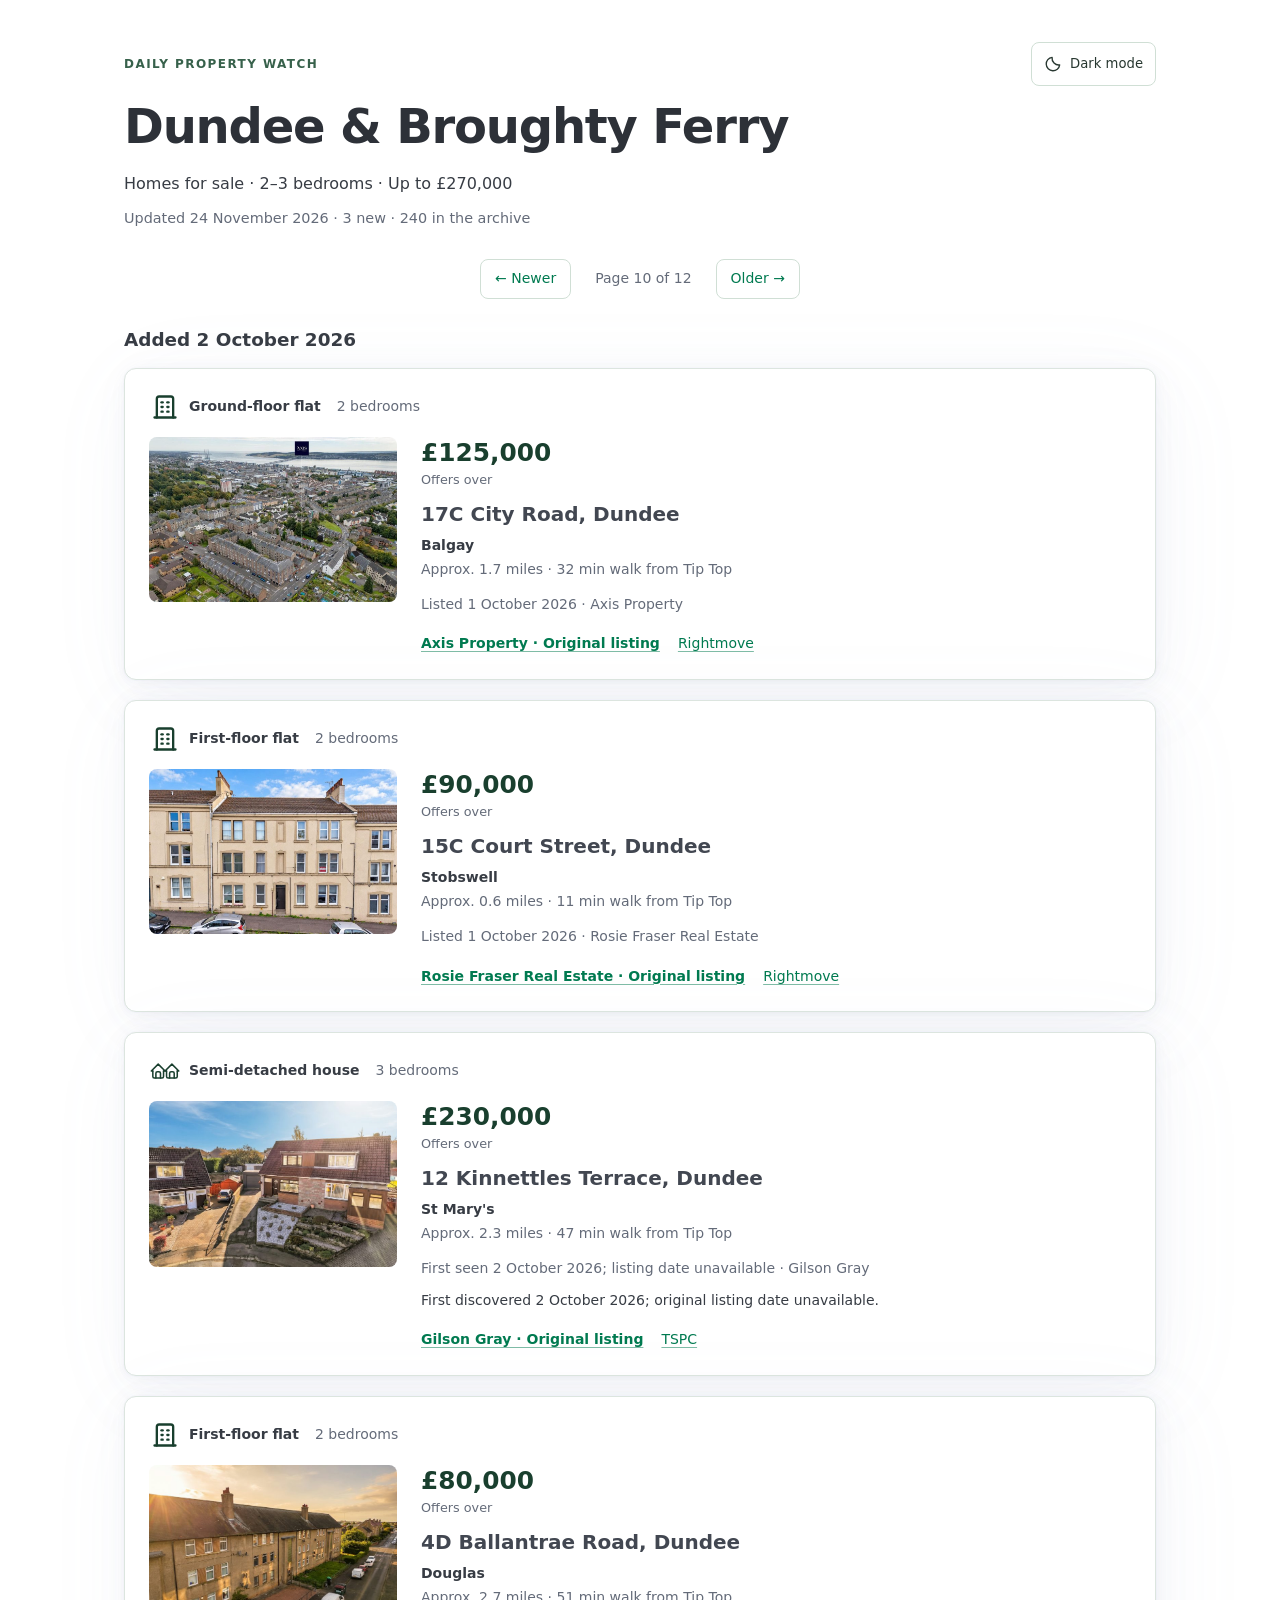
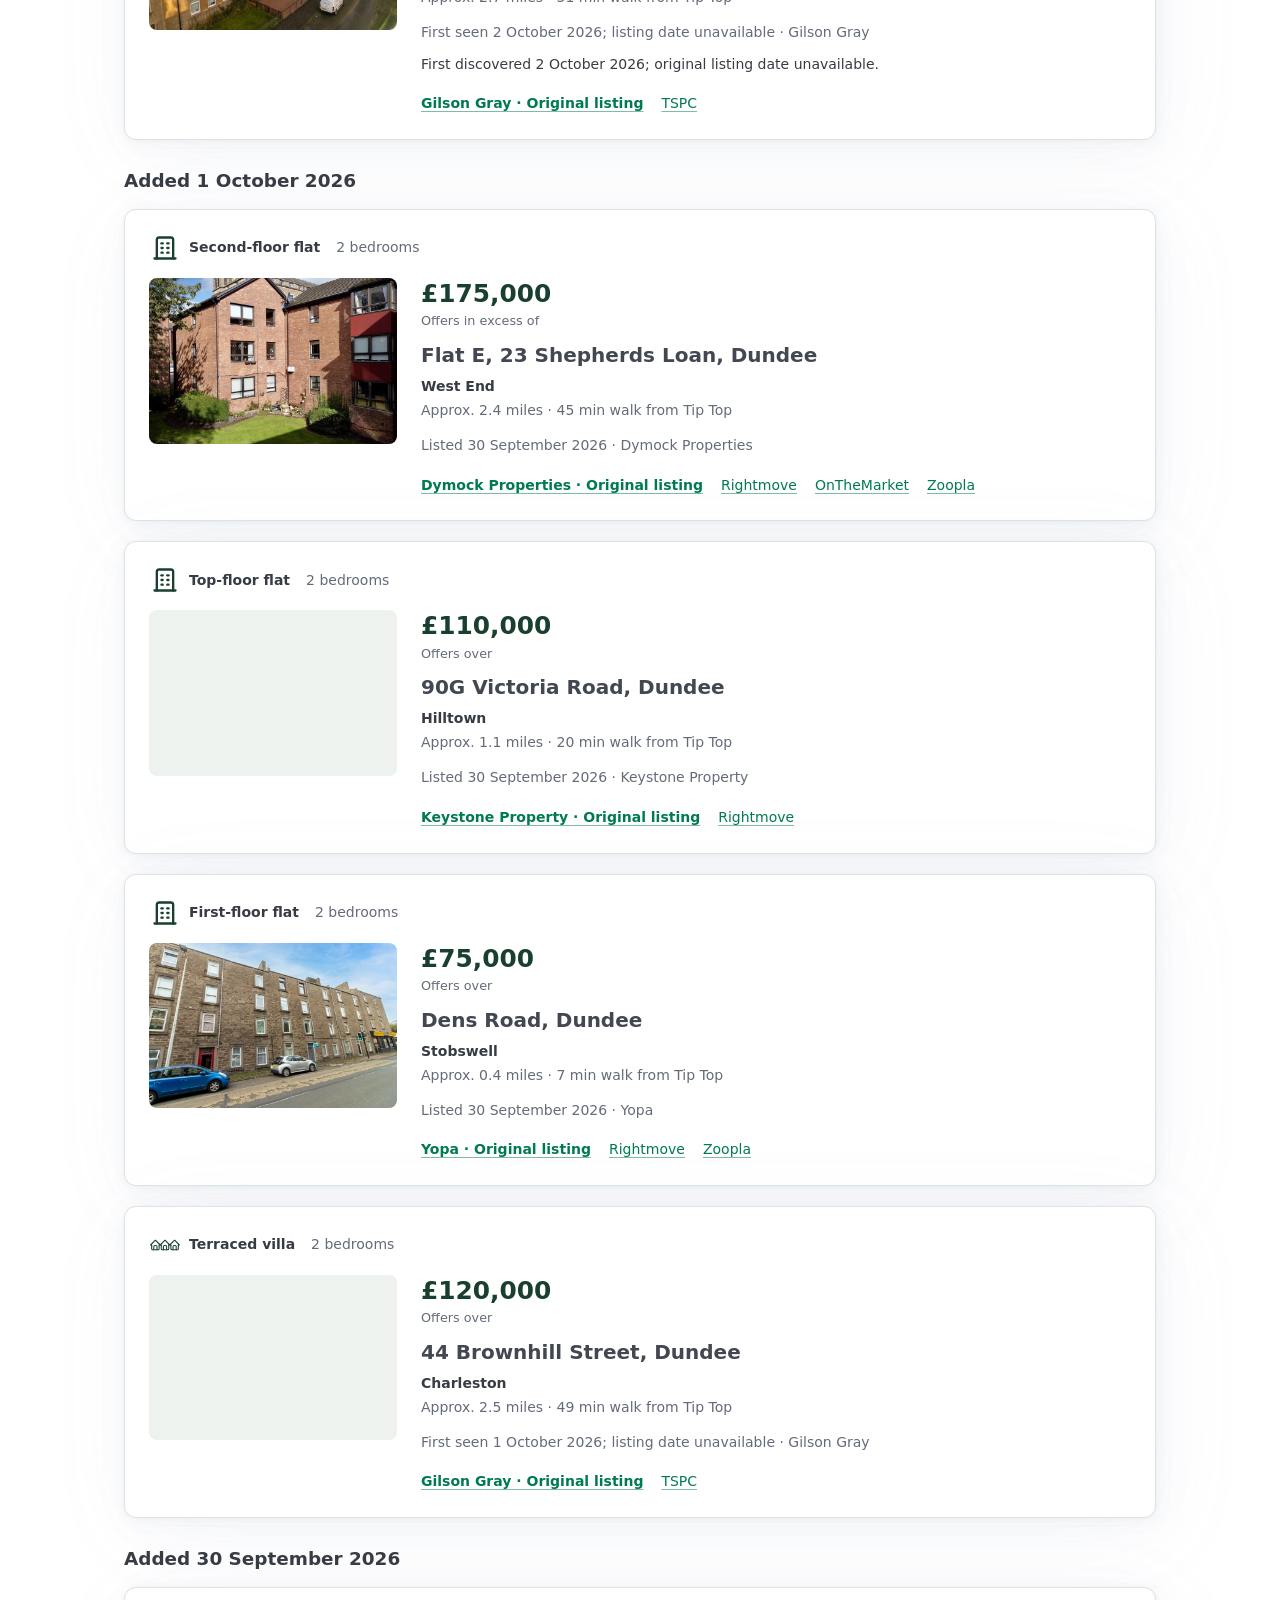
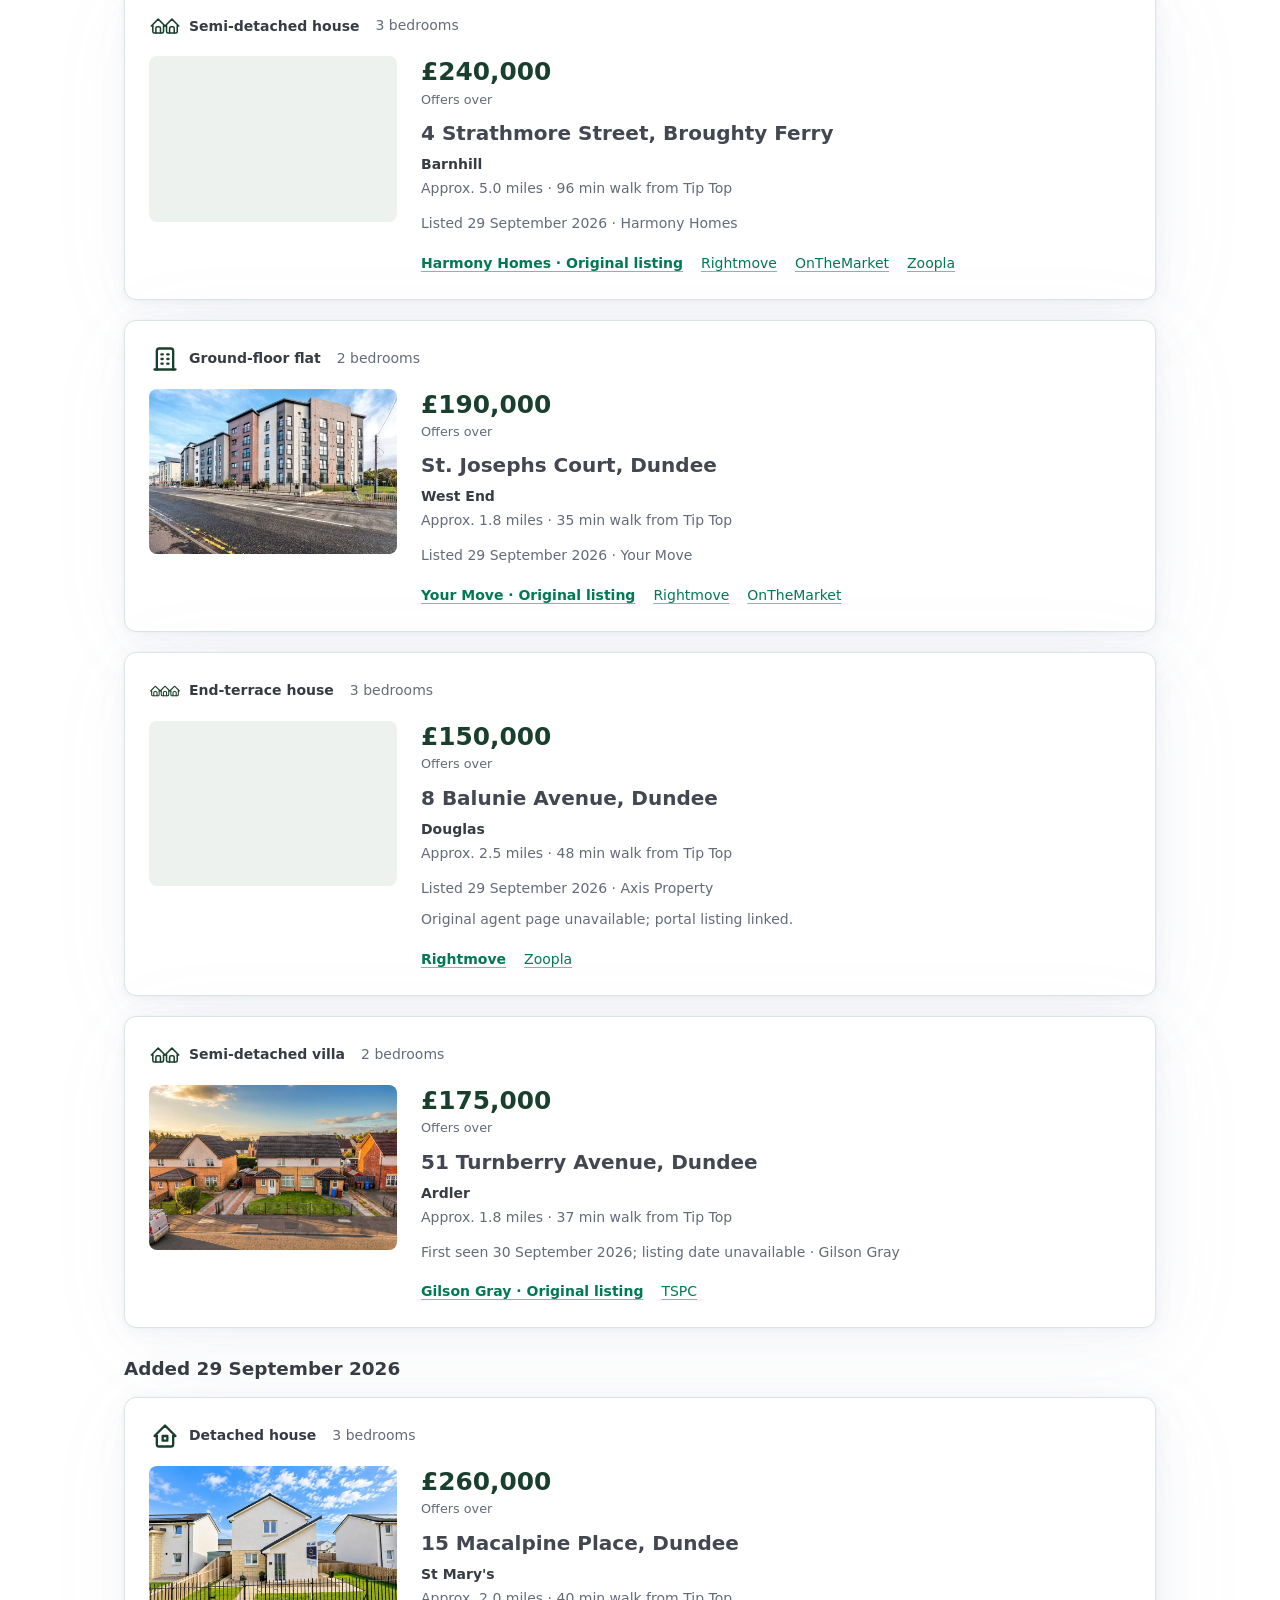
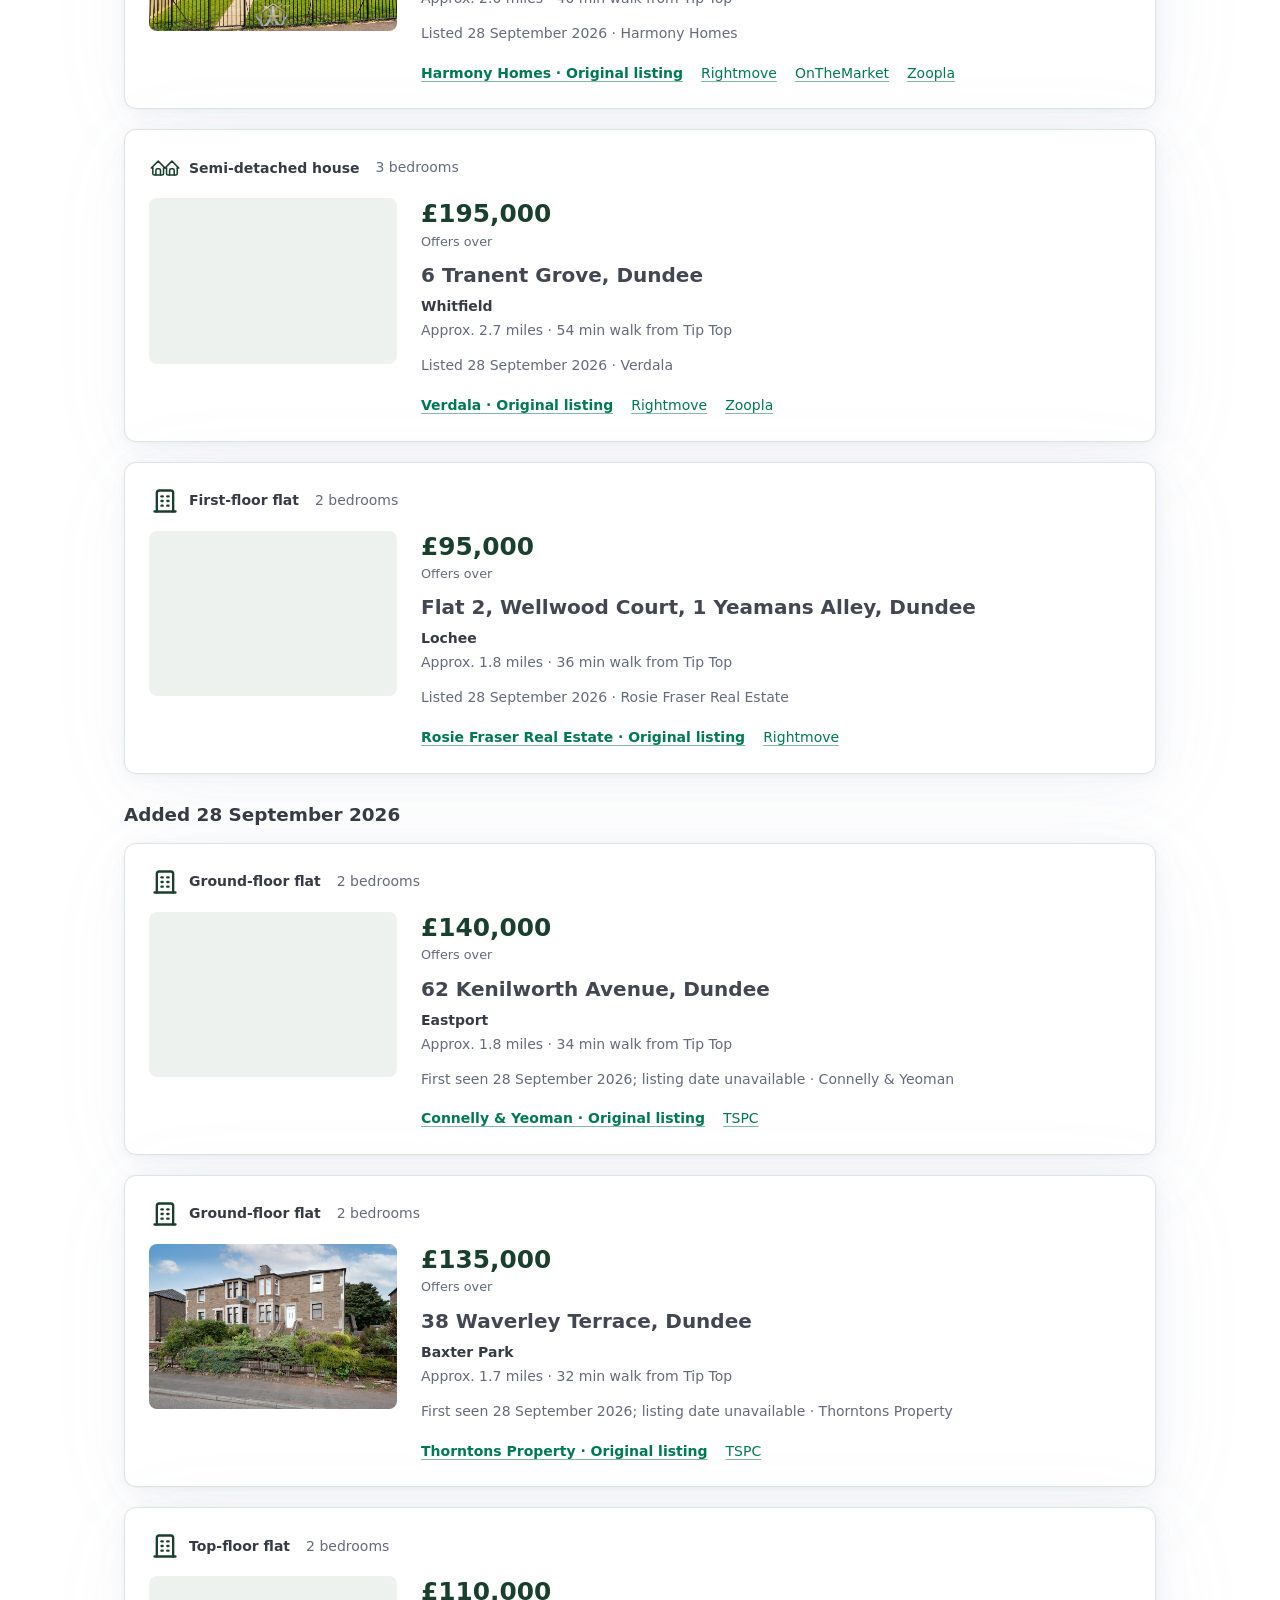
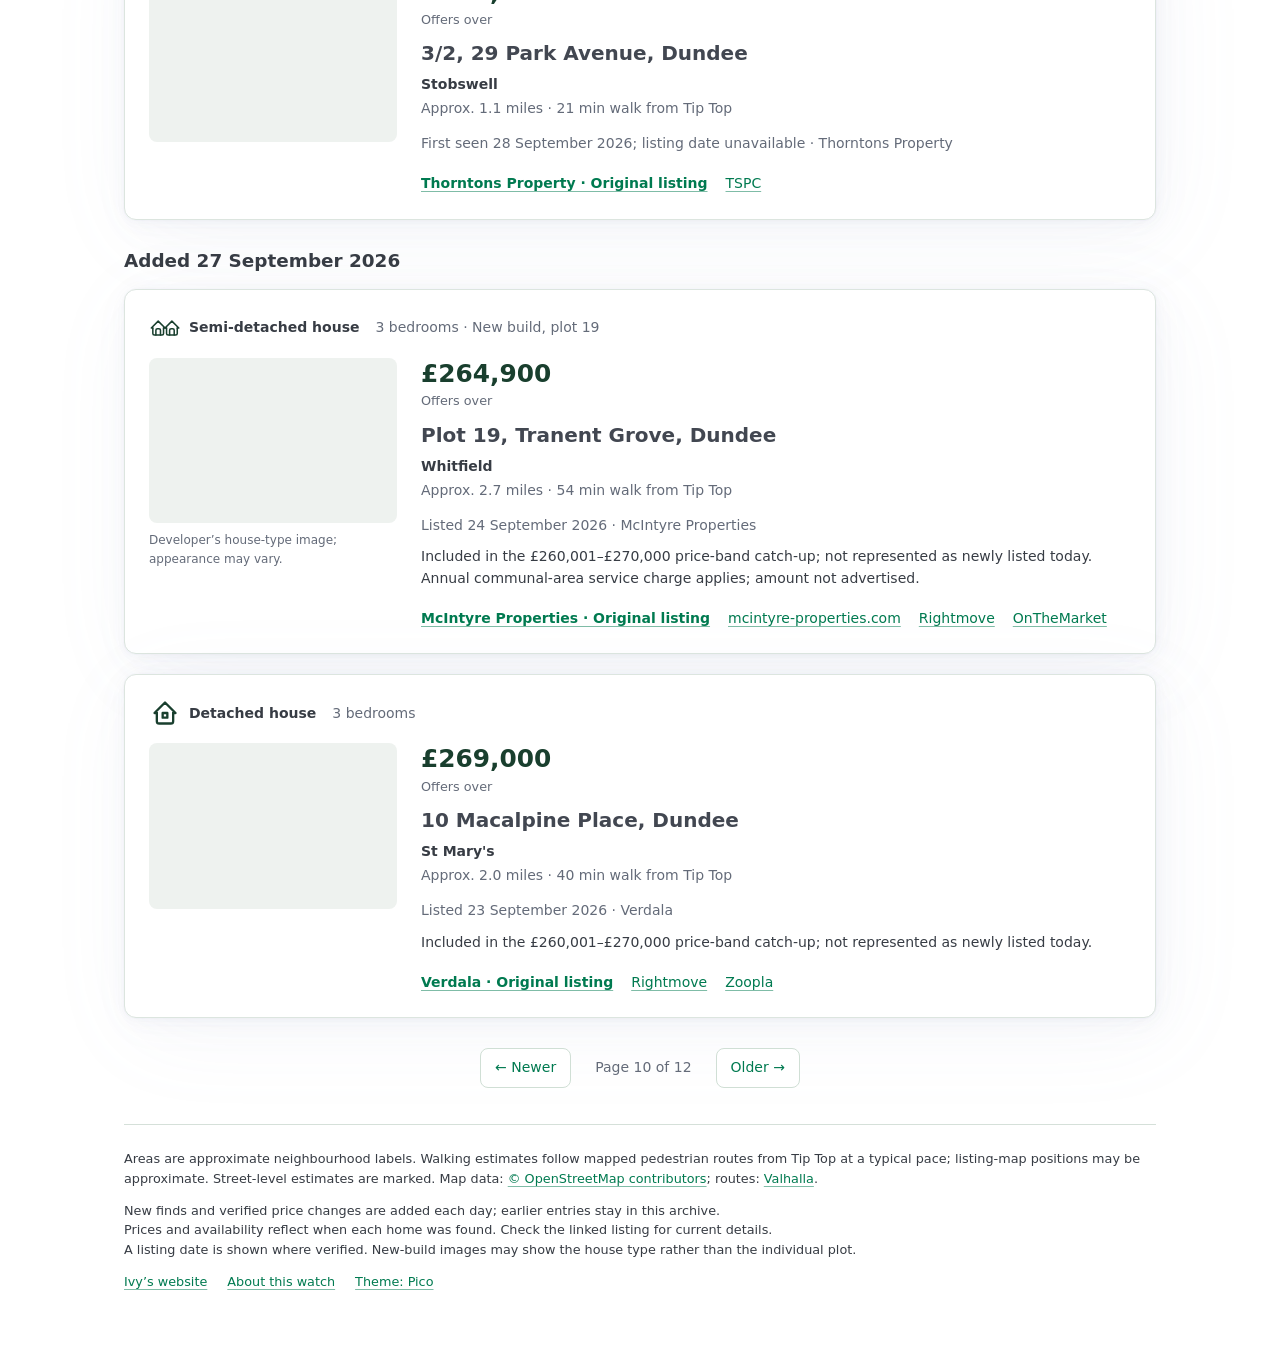
==== commit 715249cd: "Publish Dundee property report" ====
--- a/page-10.html
+++ b/page-10.html
@@ -1,6 +1,9 @@
 <!doctype html>
 <html lang="en-GB" data-theme="light"><head><meta charset="utf-8"><meta name="viewport" content="width=device-width, initial-scale=1"><meta name="robots" content="noindex,follow"><meta name="theme-color" content="#147d59"><meta name="description" content="A daily archive of homes for sale in Dundee and Broughty Ferry: 2–3 bedrooms, advertised prices up to £270,000."><title>Dundee property watch · Page 10</title><link rel="icon" href="assets/favicon.svg" type="image/svg+xml"><script src="assets/theme.js"></script><link rel="stylesheet" href="assets/pico.jade.min.css"><link rel="stylesheet" href="assets/report.css"></head>
-<body><a class="skip-link" href="#properties">Skip to properties</a><main class="container"><header class="masthead"><div class="masthead-top"><p class="eyebrow">Daily property watch</p><button id="theme-toggle" class="theme-toggle" type="button" aria-pressed="false" hidden><svg viewBox="0 0 24 24" fill="none" stroke="currentColor" stroke-width="1.8" stroke-linecap="round" stroke-linejoin="round" aria-hidden="true"><path d="M20.9 13.2A9 9 0 0 1 10.8 3.1 9 9 0 1 0 20.9 13.2Z"/></svg><span>Dark mode</span></button></div><h1>Dundee &amp; Broughty Ferry</h1><p>Homes for sale · 2–3 bedrooms · Up to £270,000</p><p class="count">Updated 23 November 2026 · 0 new · 237 in the archive</p></header><nav class="pagination" aria-label="Property pages"><a href="page-9.html" rel="prev">← Newer</a><span>Page 10 of 12</span><a href="page-11.html" rel="next">Older →</a></nav><div id="properties"><section><h2>Added 2 October 2026</h2><article class="has-photo"><div class="property-summary"><span class="property-type type-flat"><svg viewBox="0 0 24 24" fill="none" stroke="currentColor" stroke-width="2" stroke-linecap="round" stroke-linejoin="round" aria-hidden="true" focusable="false"><path d="M3 21l18 0" /><path d="M9 8l1 0" /><path d="M9 12l1 0" /><path d="M9 16l1 0" /><path d="M14 8l1 0" /><path d="M14 12l1 0" /><path d="M14 16l1 0" /><path d="M5 21v-16a2 2 0 0 1 2 -2h10a2 2 0 0 1 2 2v16" /></svg><span>First-floor flat</span></span><span class="facts">2 bedrooms</span></div><figure class="photo"><a href="https://gilsongray.co.uk/property/ballantrae-road-P295176-266" aria-label="View listing for 4D Ballantrae Road, Dundee"><img src="images/be78cd75914d994aaed1687303dc6574e08fcf58db7bd980bf02824d6c6af72e.jpg" alt="4D Ballantrae Road, Dundee" loading="lazy" decoding="async" width="640" height="427" onerror="this.closest('article').classList.remove('has-photo');this.closest('figure').remove()"></a></figure><div class="card-content"><div class="topline"><div class="price">£80,000<span class="qualifier">Offers over</span></div></div>
+<body><a class="skip-link" href="#properties">Skip to properties</a><main class="container"><header class="masthead"><div class="masthead-top"><p class="eyebrow">Daily property watch</p><button id="theme-toggle" class="theme-toggle" type="button" aria-pressed="false" hidden><svg viewBox="0 0 24 24" fill="none" stroke="currentColor" stroke-width="1.8" stroke-linecap="round" stroke-linejoin="round" aria-hidden="true"><path d="M20.9 13.2A9 9 0 0 1 10.8 3.1 9 9 0 1 0 20.9 13.2Z"/></svg><span>Dark mode</span></button></div><h1>Dundee &amp; Broughty Ferry</h1><p>Homes for sale · 2–3 bedrooms · Up to £270,000</p><p class="count">Updated 24 November 2026 · 3 new · 240 in the archive</p></header><nav class="pagination" aria-label="Property pages"><a href="page-9.html" rel="prev">← Newer</a><span>Page 10 of 12</span><a href="page-11.html" rel="next">Older →</a></nav><div id="properties"><section><h2>Added 2 October 2026</h2><article class="has-photo"><div class="property-summary"><span class="property-type type-flat"><svg viewBox="0 0 24 24" fill="none" stroke="currentColor" stroke-width="2" stroke-linecap="round" stroke-linejoin="round" aria-hidden="true" focusable="false"><path d="M3 21l18 0" /><path d="M9 8l1 0" /><path d="M9 12l1 0" /><path d="M9 16l1 0" /><path d="M14 8l1 0" /><path d="M14 12l1 0" /><path d="M14 16l1 0" /><path d="M5 21v-16a2 2 0 0 1 2 -2h10a2 2 0 0 1 2 2v16" /></svg><span>Ground-floor flat</span></span><span class="facts">2 bedrooms</span></div><figure class="photo"><a href="https://www.axispropertygroup.co.uk/properties/22172594/sales" aria-label="View listing for 17C City Road, Dundee"><img src="images/2095487ff232e9040d3c5c0bdc16450afa270f99b6ae872a8f3894016a4c3cc6.jpg" alt="17C City Road, Dundee" loading="lazy" decoding="async" width="640" height="427" onerror="this.closest('article').classList.remove('has-photo');this.closest('figure').remove()"></a></figure><div class="card-content"><div class="topline"><div class="price">£125,000<span class="qualifier">Offers over</span></div></div>
+<h3>17C City Road, Dundee</h3><div class="property-location"><p class="area" aria-label="Approximate area">Balgay</p><p class="walking">Approx. 1.7 miles · 32 min walk from Tip Top</p></div><p class="date">Listed 1 October 2026 · Axis Property</p><nav class="links" aria-label="Listings for 17C City Road, Dundee"><a class="original" href="https://www.axispropertygroup.co.uk/properties/22172594/sales" rel="noopener noreferrer">Axis Property · Original listing</a><a href="https://www.rightmove.co.uk/properties/93825357" rel="noopener noreferrer">Rightmove</a></nav></div></article><article class="has-photo"><div class="property-summary"><span class="property-type type-flat"><svg viewBox="0 0 24 24" fill="none" stroke="currentColor" stroke-width="2" stroke-linecap="round" stroke-linejoin="round" aria-hidden="true" focusable="false"><path d="M3 21l18 0" /><path d="M9 8l1 0" /><path d="M9 12l1 0" /><path d="M9 16l1 0" /><path d="M14 8l1 0" /><path d="M14 12l1 0" /><path d="M14 16l1 0" /><path d="M5 21v-16a2 2 0 0 1 2 -2h10a2 2 0 0 1 2 2v16" /></svg><span>First-floor flat</span></span><span class="facts">2 bedrooms</span></div><figure class="photo"><a href="https://www.rosiefraserrealestate.com/property-details/34969048/-/dundee/court-street" aria-label="View listing for 15C Court Street, Dundee"><img src="images/6b93a99a98876d0d396b1f6844d4fd58cd071a2f182edc11d6d3f4c854bf1801.jpg" alt="15C Court Street, Dundee" loading="lazy" decoding="async" width="640" height="427" onerror="this.closest('article').classList.remove('has-photo');this.closest('figure').remove()"></a></figure><div class="card-content"><div class="topline"><div class="price">£90,000<span class="qualifier">Offers over</span></div></div>
+<h3>15C Court Street, Dundee</h3><div class="property-location"><p class="area" aria-label="Approximate area">Stobswell</p><p class="walking">Approx. 0.6 miles · 11 min walk from Tip Top</p></div><p class="date">Listed 1 October 2026 · Rosie Fraser Real Estate</p><nav class="links" aria-label="Listings for 15C Court Street, Dundee"><a class="original" href="https://www.rosiefraserrealestate.com/property-details/34969048/-/dundee/court-street" rel="noopener noreferrer">Rosie Fraser Real Estate · Original listing</a><a href="https://www.rightmove.co.uk/properties/93803472" rel="noopener noreferrer">Rightmove</a></nav></div></article><article class="has-photo"><div class="property-summary"><span class="property-type type-semi"><svg viewBox="0 0 28 24" fill="none" stroke="currentColor" stroke-width="2" stroke-linecap="round" stroke-linejoin="round" aria-hidden="true" focusable="false"><g transform="translate(0 4) scale(.67)"><path d="M5 12l-2 0l9 -9l9 9l-2 0" /><path d="M5 12v7a2 2 0 0 0 2 2h10a2 2 0 0 0 2 -2v-7" /><path d="M9 21v-6a2 2 0 0 1 2 -2h2a2 2 0 0 1 2 2v6" /></g><g transform="translate(12 4) scale(.67)"><path d="M5 12l-2 0l9 -9l9 9l-2 0" /><path d="M5 12v7a2 2 0 0 0 2 2h10a2 2 0 0 0 2 -2v-7" /><path d="M9 21v-6a2 2 0 0 1 2 -2h2a2 2 0 0 1 2 2v6" /></g></svg><span>Semi-detached house</span></span><span class="facts">3 bedrooms</span></div><figure class="photo"><a href="https://gilsongray.co.uk/property/kinnettles-terrace-P296665-266" aria-label="View listing for 12 Kinnettles Terrace, Dundee"><img src="images/76ce9b3b7f5a6f43346f20ec8f1567b35ecec96828a32250c9418d7fb5d23349.jpg" alt="12 Kinnettles Terrace, Dundee" loading="lazy" decoding="async" width="640" height="427" onerror="this.closest('article').classList.remove('has-photo');this.closest('figure').remove()"></a></figure><div class="card-content"><div class="topline"><div class="price">£230,000<span class="qualifier">Offers over</span></div></div>
+<h3>12 Kinnettles Terrace, Dundee</h3><div class="property-location"><p class="area" aria-label="Approximate area">St Mary&#x27;s</p><p class="walking">Approx. 2.3 miles · 47 min walk from Tip Top</p></div><p class="date">First seen 2 October 2026; listing date unavailable · Gilson Gray</p><p class="notes">First discovered 2 October 2026; original listing date unavailable.</p><nav class="links" aria-label="Listings for 12 Kinnettles Terrace, Dundee"><a class="original" href="https://gilsongray.co.uk/property/kinnettles-terrace-P296665-266" rel="noopener noreferrer">Gilson Gray · Original listing</a><a href="https://tspc.co.uk/property/3-Bed-Semi-Detached-Villa-For-Sale-12-Kinnettles-Terrace-Dundee-DD3-9RH/" rel="noopener noreferrer">TSPC</a></nav></div></article><article class="has-photo"><div class="property-summary"><span class="property-type type-flat"><svg viewBox="0 0 24 24" fill="none" stroke="currentColor" stroke-width="2" stroke-linecap="round" stroke-linejoin="round" aria-hidden="true" focusable="false"><path d="M3 21l18 0" /><path d="M9 8l1 0" /><path d="M9 12l1 0" /><path d="M9 16l1 0" /><path d="M14 8l1 0" /><path d="M14 12l1 0" /><path d="M14 16l1 0" /><path d="M5 21v-16a2 2 0 0 1 2 -2h10a2 2 0 0 1 2 2v16" /></svg><span>First-floor flat</span></span><span class="facts">2 bedrooms</span></div><figure class="photo"><a href="https://gilsongray.co.uk/property/ballantrae-road-P295176-266" aria-label="View listing for 4D Ballantrae Road, Dundee"><img src="images/be78cd75914d994aaed1687303dc6574e08fcf58db7bd980bf02824d6c6af72e.jpg" alt="4D Ballantrae Road, Dundee" loading="lazy" decoding="async" width="640" height="427" onerror="this.closest('article').classList.remove('has-photo');this.closest('figure').remove()"></a></figure><div class="card-content"><div class="topline"><div class="price">£80,000<span class="qualifier">Offers over</span></div></div>
 <h3>4D Ballantrae Road, Dundee</h3><div class="property-location"><p class="area" aria-label="Approximate area">Douglas</p><p class="walking">Approx. 2.7 miles · 51 min walk from Tip Top</p></div><p class="date">First seen 2 October 2026; listing date unavailable · Gilson Gray</p><p class="notes">First discovered 2 October 2026; original listing date unavailable.</p><nav class="links" aria-label="Listings for 4D Ballantrae Road, Dundee"><a class="original" href="https://gilsongray.co.uk/property/ballantrae-road-P295176-266" rel="noopener noreferrer">Gilson Gray · Original listing</a><a href="https://tspc.co.uk/property/2-Bed-First-Floor-Flat-For-Sale-4D-Ballantrae-Road-Dundee-DD4-8PN/" rel="noopener noreferrer">TSPC</a></nav></div></article></section><section><h2>Added 1 October 2026</h2><article class="has-photo"><div class="property-summary"><span class="property-type type-flat"><svg viewBox="0 0 24 24" fill="none" stroke="currentColor" stroke-width="2" stroke-linecap="round" stroke-linejoin="round" aria-hidden="true" focusable="false"><path d="M3 21l18 0" /><path d="M9 8l1 0" /><path d="M9 12l1 0" /><path d="M9 16l1 0" /><path d="M14 8l1 0" /><path d="M14 12l1 0" /><path d="M14 16l1 0" /><path d="M5 21v-16a2 2 0 0 1 2 -2h10a2 2 0 0 1 2 2v16" /></svg><span>Second-floor flat</span></span><span class="facts">2 bedrooms</span></div><figure class="photo"><a href="https://dymockproperties.com/property?id=1010-0647-cba8-22ad&amp;type=sale" aria-label="View listing for Flat E, 23 Shepherds Loan, Dundee"><img src="images/2ff03c9d7838040a2877249a8e0b6790be63d62d7827cc5233a8e79cac3f9e85.jpg" alt="Flat E, 23 Shepherds Loan, Dundee" loading="lazy" decoding="async" width="640" height="427" onerror="this.closest('article').classList.remove('has-photo');this.closest('figure').remove()"></a></figure><div class="card-content"><div class="topline"><div class="price">£175,000<span class="qualifier">Offers in excess of</span></div></div>
 <h3>Flat E, 23 Shepherds Loan, Dundee</h3><div class="property-location"><p class="area" aria-label="Approximate area">West End</p><p class="walking">Approx. 2.4 miles · 45 min walk from Tip Top</p></div><p class="date">Listed 30 September 2026 · Dymock Properties</p><nav class="links" aria-label="Listings for Flat E, 23 Shepherds Loan, Dundee"><a class="original" href="https://dymockproperties.com/property?id=1010-0647-cba8-22ad&amp;type=sale" rel="noopener noreferrer">Dymock Properties · Original listing</a><a href="https://www.rightmove.co.uk/properties/93739536" rel="noopener noreferrer">Rightmove</a><a href="https://www.onthemarket.com/details/20441217/" rel="noopener noreferrer">OnTheMarket</a><a href="https://www.zoopla.co.uk/for-sale/details/74371650/" rel="noopener noreferrer">Zoopla</a></nav></div></article><article class="has-photo"><div class="property-summary"><span class="property-type type-flat"><svg viewBox="0 0 24 24" fill="none" stroke="currentColor" stroke-width="2" stroke-linecap="round" stroke-linejoin="round" aria-hidden="true" focusable="false"><path d="M3 21l18 0" /><path d="M9 8l1 0" /><path d="M9 12l1 0" /><path d="M9 16l1 0" /><path d="M14 8l1 0" /><path d="M14 12l1 0" /><path d="M14 16l1 0" /><path d="M5 21v-16a2 2 0 0 1 2 -2h10a2 2 0 0 1 2 2v16" /></svg><span>Top-floor flat</span></span><span class="facts">2 bedrooms</span></div><figure class="photo"><a href="https://www.thekeystoneproperty.com/property/236/" aria-label="View listing for 90G Victoria Road, Dundee"><img src="images/a0530cbf8cac216b3992d0b99d623772701d2a8c129e5081e73eb0ff109f322a.jpg" alt="90G Victoria Road, Dundee" loading="lazy" decoding="async" width="640" height="427" onerror="this.closest('article').classList.remove('has-photo');this.closest('figure').remove()"></a></figure><div class="card-content"><div class="topline"><div class="price">£110,000<span class="qualifier">Offers over</span></div></div>
 <h3>90G Victoria Road, Dundee</h3><div class="property-location"><p class="area" aria-label="Approximate area">Hilltown</p><p class="walking">Approx. 1.1 miles · 20 min walk from Tip Top</p></div><p class="date">Listed 30 September 2026 · Keystone Property</p><nav class="links" aria-label="Listings for 90G Victoria Road, Dundee"><a class="original" href="https://www.thekeystoneproperty.com/property/236/" rel="noopener noreferrer">Keystone Property · Original listing</a><a href="https://www.rightmove.co.uk/properties/93737400" rel="noopener noreferrer">Rightmove</a></nav></div></article><article class="has-photo"><div class="property-summary"><span class="property-type type-flat"><svg viewBox="0 0 24 24" fill="none" stroke="currentColor" stroke-width="2" stroke-linecap="round" stroke-linejoin="round" aria-hidden="true" focusable="false"><path d="M3 21l18 0" /><path d="M9 8l1 0" /><path d="M9 12l1 0" /><path d="M9 16l1 0" /><path d="M14 8l1 0" /><path d="M14 12l1 0" /><path d="M14 16l1 0" /><path d="M5 21v-16a2 2 0 0 1 2 -2h10a2 2 0 0 1 2 2v16" /></svg><span>First-floor flat</span></span><span class="facts">2 bedrooms</span></div><figure class="photo"><a href="https://www.yopa.co.uk/properties/details/515171" aria-label="View listing for Dens Road, Dundee"><img src="images/6988dc2616dbf754c5477afa9ce73e980a04f57db543bce555a6a1511a4e4aed.jpg" alt="Dens Road, Dundee" loading="lazy" decoding="async" width="640" height="427" onerror="this.closest('article').classList.remove('has-photo');this.closest('figure').remove()"></a></figure><div class="card-content"><div class="topline"><div class="price">£75,000<span class="qualifier">Offers over</span></div></div>
@@ -17,7 +20,4 @@
 <h3>38 Waverley Terrace, Dundee</h3><div class="property-location"><p class="area" aria-label="Approximate area">Baxter Park</p><p class="walking">Approx. 1.7 miles · 32 min walk from Tip Top</p></div><p class="date">First seen 28 September 2026; listing date unavailable · Thorntons Property</p><nav class="links" aria-label="Listings for 38 Waverley Terrace, Dundee"><a class="original" href="https://thorntons-property.co.uk/Dundee/DD4/38-Waverley-Terrace-2-bedroom-Flat" rel="noopener noreferrer">Thorntons Property · Original listing</a><a href="https://tspc.co.uk/property/2-Bed-Ground-Floor-Flat-For-Sale-38-Waverley-Terrace-Dundee-DD4-6LJ/" rel="noopener noreferrer">TSPC</a></nav></div></article><article class="has-photo"><div class="property-summary"><span class="property-type type-flat"><svg viewBox="0 0 24 24" fill="none" stroke="currentColor" stroke-width="2" stroke-linecap="round" stroke-linejoin="round" aria-hidden="true" focusable="false"><path d="M3 21l18 0" /><path d="M9 8l1 0" /><path d="M9 12l1 0" /><path d="M9 16l1 0" /><path d="M14 8l1 0" /><path d="M14 12l1 0" /><path d="M14 16l1 0" /><path d="M5 21v-16a2 2 0 0 1 2 -2h10a2 2 0 0 1 2 2v16" /></svg><span>Top-floor flat</span></span><span class="facts">2 bedrooms</span></div><figure class="photo"><a href="https://thorntons-property.co.uk/Dundee/DD4/3-2-29-Park-Avenue-2-bedroom-Flat/" aria-label="View listing for 3/2, 29 Park Avenue, Dundee"><img src="images/f66137906fbfc8a339d18b92e68e37be8c7bbc4083d338217a72aaf7ecf81e0d.jpg" alt="3/2, 29 Park Avenue, Dundee" loading="lazy" decoding="async" width="640" height="427" onerror="this.closest('article').classList.remove('has-photo');this.closest('figure').remove()"></a></figure><div class="card-content"><div class="topline"><div class="price">£110,000<span class="qualifier">Offers over</span></div></div>
 <h3>3/2, 29 Park Avenue, Dundee</h3><div class="property-location"><p class="area" aria-label="Approximate area">Stobswell</p><p class="walking">Approx. 1.1 miles · 21 min walk from Tip Top</p></div><p class="date">First seen 28 September 2026; listing date unavailable · Thorntons Property</p><nav class="links" aria-label="Listings for 3/2, 29 Park Avenue, Dundee"><a class="original" href="https://thorntons-property.co.uk/Dundee/DD4/3-2-29-Park-Avenue-2-bedroom-Flat/" rel="noopener noreferrer">Thorntons Property · Original listing</a><a href="https://tspc.co.uk/property/2-Bed-Top-Floor-Flat-For-Sale-32-29-Park-Avenue-Dundee-DD4-6NE/" rel="noopener noreferrer">TSPC</a></nav></div></article></section><section><h2>Added 27 September 2026</h2><article class="has-photo"><div class="property-summary"><span class="property-type type-semi"><svg viewBox="0 0 28 24" fill="none" stroke="currentColor" stroke-width="2" stroke-linecap="round" stroke-linejoin="round" aria-hidden="true" focusable="false"><g transform="translate(0 4) scale(.67)"><path d="M5 12l-2 0l9 -9l9 9l-2 0" /><path d="M5 12v7a2 2 0 0 0 2 2h10a2 2 0 0 0 2 -2v-7" /><path d="M9 21v-6a2 2 0 0 1 2 -2h2a2 2 0 0 1 2 2v6" /></g><g transform="translate(12 4) scale(.67)"><path d="M5 12l-2 0l9 -9l9 9l-2 0" /><path d="M5 12v7a2 2 0 0 0 2 2h10a2 2 0 0 0 2 -2v-7" /><path d="M9 21v-6a2 2 0 0 1 2 -2h2a2 2 0 0 1 2 2v6" /></g></svg><span>Semi-detached house</span></span><span class="facts">3 bedrooms · New build, plot 19</span></div><figure class="photo"><a href="https://www.mcintyre-properties.com/properties-for-sale/property/447-whitekirk-drive-dundee" aria-label="View listing for Plot 19, Tranent Grove, Dundee"><img src="images/57215ce2364f7613abb61e0e257b4efd77821ebf4b1447d934d592c8c9a3dddc.jpg" alt="Plot 19, Tranent Grove, Dundee" loading="lazy" decoding="async" width="640" height="427" onerror="this.closest('article').classList.remove('has-photo');this.closest('figure').remove()"></a><figcaption>Developer’s house-type image; appearance may vary.</figcaption></figure><div class="card-content"><div class="topline"><div class="price">£264,900<span class="qualifier">Offers over</span></div></div>
 <h3>Plot 19, Tranent Grove, Dundee</h3><div class="property-location"><p class="area" aria-label="Approximate area">Whitfield</p><p class="walking">Approx. 2.7 miles · 54 min walk from Tip Top</p></div><p class="date">Listed 24 September 2026 · McIntyre Properties</p><p class="notes">Included in the £260,001–£270,000 price-band catch-up; not represented as newly listed today. Annual communal-area service charge applies; amount not advertised.</p><nav class="links" aria-label="Listings for Plot 19, Tranent Grove, Dundee"><a class="original" href="https://www.mcintyre-properties.com/properties-for-sale/property/447-whitekirk-drive-dundee" rel="noopener noreferrer">McIntyre Properties · Original listing</a><a href="https://www.mcintyre-properties.com/properties-for-sale/property/447-tranent-grove-dundee" rel="noopener noreferrer">mcintyre-properties.com</a><a href="https://www.rightmove.co.uk/properties/93511014" rel="noopener noreferrer">Rightmove</a><a href="https://www.onthemarket.com/details/20402301/" rel="noopener noreferrer">OnTheMarket</a></nav></div></article><article class="has-photo"><div class="property-summary"><span class="property-type type-detached"><svg viewBox="0 0 24 24" fill="none" stroke="currentColor" stroke-width="2" stroke-linecap="round" stroke-linejoin="round" aria-hidden="true" focusable="false"><path d="M5 12l-2 0l9 -9l9 9l-2 0" /><path d="M5 12v7a2 2 0 0 0 2 2h10a2 2 0 0 0 2 -2v-7" /><path d="M10 12h4v4h-4l0 -4" /></svg><span>Detached house</span></span><span class="facts">3 bedrooms</span></div><figure class="photo"><a href="https://verdala.co.uk/property/10-macalpine-place-dundee-dd3-9bf/" aria-label="View listing for 10 Macalpine Place, Dundee"><img src="images/a783c5b21d0c854bf92806fae08aeaf40460d5420a3bbf94a88f0984f81bdddc.jpg" alt="10 Macalpine Place, Dundee" loading="lazy" decoding="async" width="640" height="427" onerror="this.closest('article').classList.remove('has-photo');this.closest('figure').remove()"></a></figure><div class="card-content"><div class="topline"><div class="price">£269,000<span class="qualifier">Offers over</span></div></div>
-<h3>10 Macalpine Place, Dundee</h3><div class="property-location"><p class="area" aria-label="Approximate area">St Mary&#x27;s</p><p class="walking">Approx. 2.0 miles · 40 min walk from Tip Top</p></div><p class="date">Listed 23 September 2026 · Verdala</p><p class="notes">Included in the £260,001–£270,000 price-band catch-up; not represented as newly listed today.</p><nav class="links" aria-label="Listings for 10 Macalpine Place, Dundee"><a class="original" href="https://verdala.co.uk/property/10-macalpine-place-dundee-dd3-9bf/" rel="noopener noreferrer">Verdala · Original listing</a><a href="https://www.rightmove.co.uk/properties/93498324" rel="noopener noreferrer">Rightmove</a><a href="https://www.zoopla.co.uk/for-sale/details/74319665/" rel="noopener noreferrer">Zoopla</a></nav></div></article><article class="has-photo"><div class="property-summary"><span class="property-type type-detached"><svg viewBox="0 0 24 24" fill="none" stroke="currentColor" stroke-width="2" stroke-linecap="round" stroke-linejoin="round" aria-hidden="true" focusable="false"><path d="M5 12l-2 0l9 -9l9 9l-2 0" /><path d="M5 12v7a2 2 0 0 0 2 2h10a2 2 0 0 0 2 -2v-7" /><path d="M10 12h4v4h-4l0 -4" /></svg><span>Detached house</span></span><span class="facts">3 bedrooms · New build, plot 24</span></div><figure class="photo"><a href="https://www.mcintyre-properties.com/properties-for-sale/property/429-tranent-grove-dundee" aria-label="View listing for Plot 24, Tranent Grove, Dundee"><img src="images/c0e62f9e2080f3d11f95efd1a0bacffeb719393e89395cead511d5b791cbc97e.jpg" alt="Plot 24, Tranent Grove, Dundee" loading="lazy" decoding="async" width="640" height="427" onerror="this.closest('article').classList.remove('has-photo');this.closest('figure').remove()"></a><figcaption>Developer’s house-type image; appearance may vary.</figcaption></figure><div class="card-content"><div class="topline"><div class="price">£269,900<span class="qualifier">Fixed price</span></div></div>
-<h3>Plot 24, Tranent Grove, Dundee</h3><div class="property-location"><p class="area" aria-label="Approximate area">Whitfield</p><p class="walking">Approx. 2.7 miles · 54 min walk from Tip Top</p></div><p class="date">Listed 24 August 2026 · McIntyre Properties</p><p class="notes">Included in the £260,001–£270,000 price-band catch-up; not represented as newly listed today. Annual communal-area service charge applies; amount not advertised. Available November 2026; floor coverings excluded.</p><nav class="links" aria-label="Listings for Plot 24, Tranent Grove, Dundee"><a class="original" href="https://www.mcintyre-properties.com/properties-for-sale/property/429-tranent-grove-dundee" rel="noopener noreferrer">McIntyre Properties · Original listing</a><a href="https://www.rightmove.co.uk/properties/92312406" rel="noopener noreferrer">Rightmove</a><a href="https://www.onthemarket.com/details/20193282/" rel="noopener noreferrer">OnTheMarket</a></nav></div></article><article class="has-photo"><div class="property-summary"><span class="property-type type-semi"><svg viewBox="0 0 28 24" fill="none" stroke="currentColor" stroke-width="2" stroke-linecap="round" stroke-linejoin="round" aria-hidden="true" focusable="false"><g transform="translate(0 4) scale(.67)"><path d="M5 12l-2 0l9 -9l9 9l-2 0" /><path d="M5 12v7a2 2 0 0 0 2 2h10a2 2 0 0 0 2 -2v-7" /><path d="M9 21v-6a2 2 0 0 1 2 -2h2a2 2 0 0 1 2 2v6" /></g><g transform="translate(12 4) scale(.67)"><path d="M5 12l-2 0l9 -9l9 9l-2 0" /><path d="M5 12v7a2 2 0 0 0 2 2h10a2 2 0 0 0 2 -2v-7" /><path d="M9 21v-6a2 2 0 0 1 2 -2h2a2 2 0 0 1 2 2v6" /></g></svg><span>Semi-detached house</span></span><span class="facts">3 bedrooms · New build, plot 18</span></div><figure class="photo"><a href="https://www.mcintyre-properties.com/properties-for-sale/property/428-tranent-grove-dundee" aria-label="View listing for Plot 18, Tranent Grove, Dundee"><img src="images/fe399a6447416af5923d6d00efa8b6b8bf6bf1e9d9b7c9eeb9838201391fecbf.jpg" alt="Plot 18, Tranent Grove, Dundee" loading="lazy" decoding="async" width="640" height="427" onerror="this.closest('article').classList.remove('has-photo');this.closest('figure').remove()"></a><figcaption>Developer’s house-type image; appearance may vary.</figcaption></figure><div class="card-content"><div class="topline"><div class="price">£264,900<span class="qualifier">Fixed price</span></div></div>
-<h3>Plot 18, Tranent Grove, Dundee</h3><div class="property-location"><p class="area" aria-label="Approximate area">Whitfield</p><p class="walking">Approx. 2.7 miles · 54 min walk from Tip Top</p></div><p class="date">Listed 24 August 2026 · McIntyre Properties</p><p class="notes">Included in the £260,001–£270,000 price-band catch-up; not represented as newly listed today. Annual communal-area service charge applies; amount not advertised.</p><nav class="links" aria-label="Listings for Plot 18, Tranent Grove, Dundee"><a class="original" href="https://www.mcintyre-properties.com/properties-for-sale/property/428-tranent-grove-dundee" rel="noopener noreferrer">McIntyre Properties · Original listing</a><a href="https://www.rightmove.co.uk/properties/92311494" rel="noopener noreferrer">Rightmove</a><a href="https://www.onthemarket.com/details/20193130/" rel="noopener noreferrer">OnTheMarket</a></nav></div></article><article class="has-photo"><div class="property-summary"><span class="property-type type-semi"><svg viewBox="0 0 28 24" fill="none" stroke="currentColor" stroke-width="2" stroke-linecap="round" stroke-linejoin="round" aria-hidden="true" focusable="false"><g transform="translate(0 4) scale(.67)"><path d="M5 12l-2 0l9 -9l9 9l-2 0" /><path d="M5 12v7a2 2 0 0 0 2 2h10a2 2 0 0 0 2 -2v-7" /><path d="M9 21v-6a2 2 0 0 1 2 -2h2a2 2 0 0 1 2 2v6" /></g><g transform="translate(12 4) scale(.67)"><path d="M5 12l-2 0l9 -9l9 9l-2 0" /><path d="M5 12v7a2 2 0 0 0 2 2h10a2 2 0 0 0 2 -2v-7" /><path d="M9 21v-6a2 2 0 0 1 2 -2h2a2 2 0 0 1 2 2v6" /></g></svg><span>Semi-detached house</span></span><span class="facts">3 bedrooms</span></div><figure class="photo"><a href="https://www.harmonyhomesestateagency.com/properties-for-sale/property/3428-mains-loan-dundee" aria-label="View listing for 42 Mains Loan, Dundee"><img src="images/32519f0c84ae15210fb8188e90ded3fcf567b6d1f6c3329639d1fb48142c173f.jpg" alt="42 Mains Loan, Dundee" loading="lazy" decoding="async" width="640" height="427" onerror="this.closest('article').classList.remove('has-photo');this.closest('figure').remove()"></a></figure><div class="card-content"><div class="topline"><div class="price">£270,000<span class="qualifier">Offers over</span></div></div>
-<h3>42 Mains Loan, Dundee</h3><div class="property-location"><p class="area" aria-label="Approximate area">Maryfield</p><p class="walking">Approx. 0.8 miles · 16 min walk from Tip Top</p></div><p class="date">Listed 24 March 2026 · Harmony Homes</p><p class="notes">Included in the £260,001–£270,000 price-band catch-up; not represented as newly listed today.</p><nav class="links" aria-label="Listings for 42 Mains Loan, Dundee"><a class="original" href="https://www.harmonyhomesestateagency.com/properties-for-sale/property/3428-mains-loan-dundee" rel="noopener noreferrer">Harmony Homes · Original listing</a><a href="https://www.rightmove.co.uk/properties/173633981" rel="noopener noreferrer">Rightmove</a></nav></div></article></section></div><nav class="pagination" aria-label="Property pages"><a href="page-9.html" rel="prev">← Newer</a><span>Page 10 of 12</span><a href="page-11.html" rel="next">Older →</a></nav><footer><p>Areas are approximate neighbourhood labels. Walking estimates follow mapped pedestrian routes from Tip Top at a typical pace; listing-map positions may be approximate. Street-level estimates are marked. Map data: <a href="https://www.openstreetmap.org/copyright">© OpenStreetMap contributors</a>; routes: <a href="https://valhalla.github.io/valhalla/">Valhalla</a>.</p><p>New finds and verified price changes are added each day; earlier entries stay in this archive.<br>Prices and availability reflect when each home was found. Check the linked listing for current details.<br>A listing date is shown where verified. New-build images may show the house type rather than the individual plot.</p><p class="footer-links"><a href="https://ivyf.net/">Ivy’s website</a><a href="https://github.com/ivystopia/dundee-property-watch">About this watch</a><a href="https://picocss.com/">Theme: Pico</a></p></footer></main></body></html>+<h3>10 Macalpine Place, Dundee</h3><div class="property-location"><p class="area" aria-label="Approximate area">St Mary&#x27;s</p><p class="walking">Approx. 2.0 miles · 40 min walk from Tip Top</p></div><p class="date">Listed 23 September 2026 · Verdala</p><p class="notes">Included in the £260,001–£270,000 price-band catch-up; not represented as newly listed today.</p><nav class="links" aria-label="Listings for 10 Macalpine Place, Dundee"><a class="original" href="https://verdala.co.uk/property/10-macalpine-place-dundee-dd3-9bf/" rel="noopener noreferrer">Verdala · Original listing</a><a href="https://www.rightmove.co.uk/properties/93498324" rel="noopener noreferrer">Rightmove</a><a href="https://www.zoopla.co.uk/for-sale/details/74319665/" rel="noopener noreferrer">Zoopla</a></nav></div></article></section></div><nav class="pagination" aria-label="Property pages"><a href="page-9.html" rel="prev">← Newer</a><span>Page 10 of 12</span><a href="page-11.html" rel="next">Older →</a></nav><footer><p>Areas are approximate neighbourhood labels. Walking estimates follow mapped pedestrian routes from Tip Top at a typical pace; listing-map positions may be approximate. Street-level estimates are marked. Map data: <a href="https://www.openstreetmap.org/copyright">© OpenStreetMap contributors</a>; routes: <a href="https://valhalla.github.io/valhalla/">Valhalla</a>.</p><p>New finds and verified price changes are added each day; earlier entries stay in this archive.<br>Prices and availability reflect when each home was found. Check the linked listing for current details.<br>A listing date is shown where verified. New-build images may show the house type rather than the individual plot.</p><p class="footer-links"><a href="https://ivyf.net/">Ivy’s website</a><a href="https://github.com/ivystopia/dundee-property-watch">About this watch</a><a href="https://picocss.com/">Theme: Pico</a></p></footer></main></body></html>
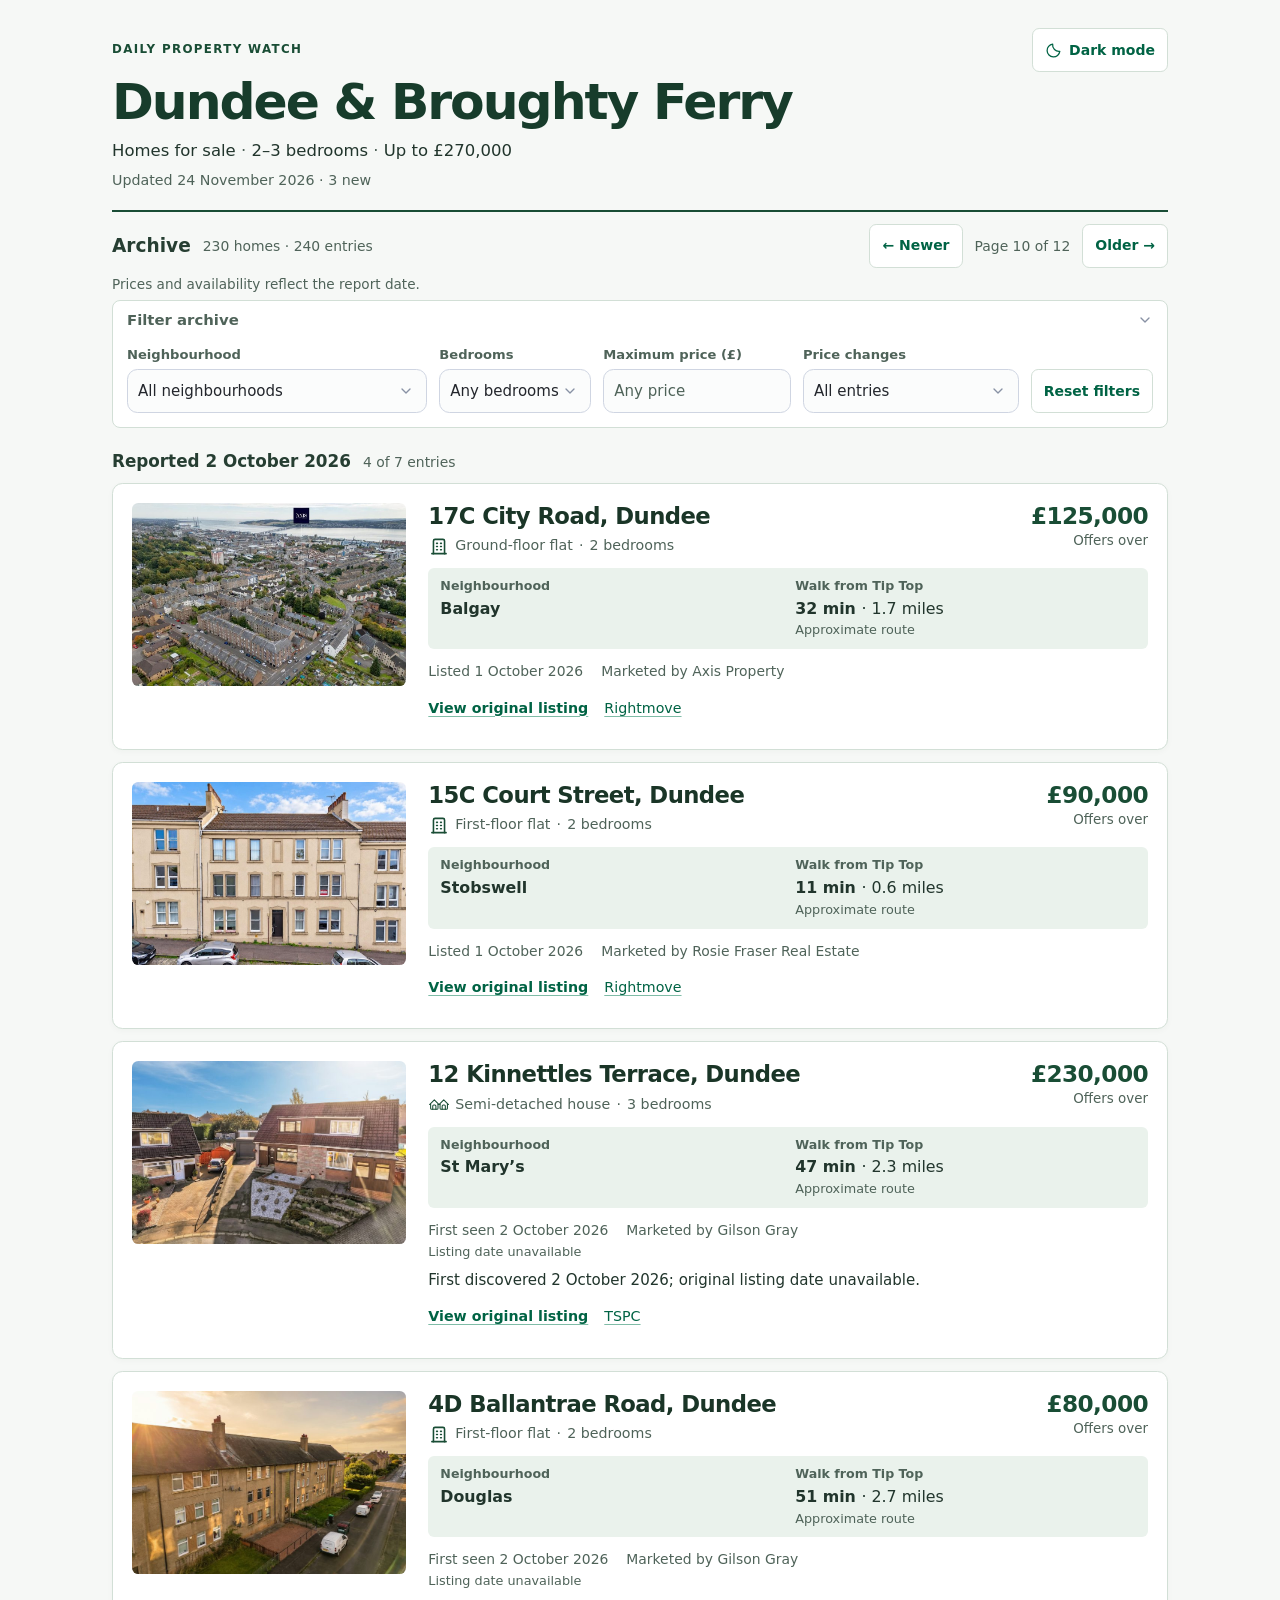
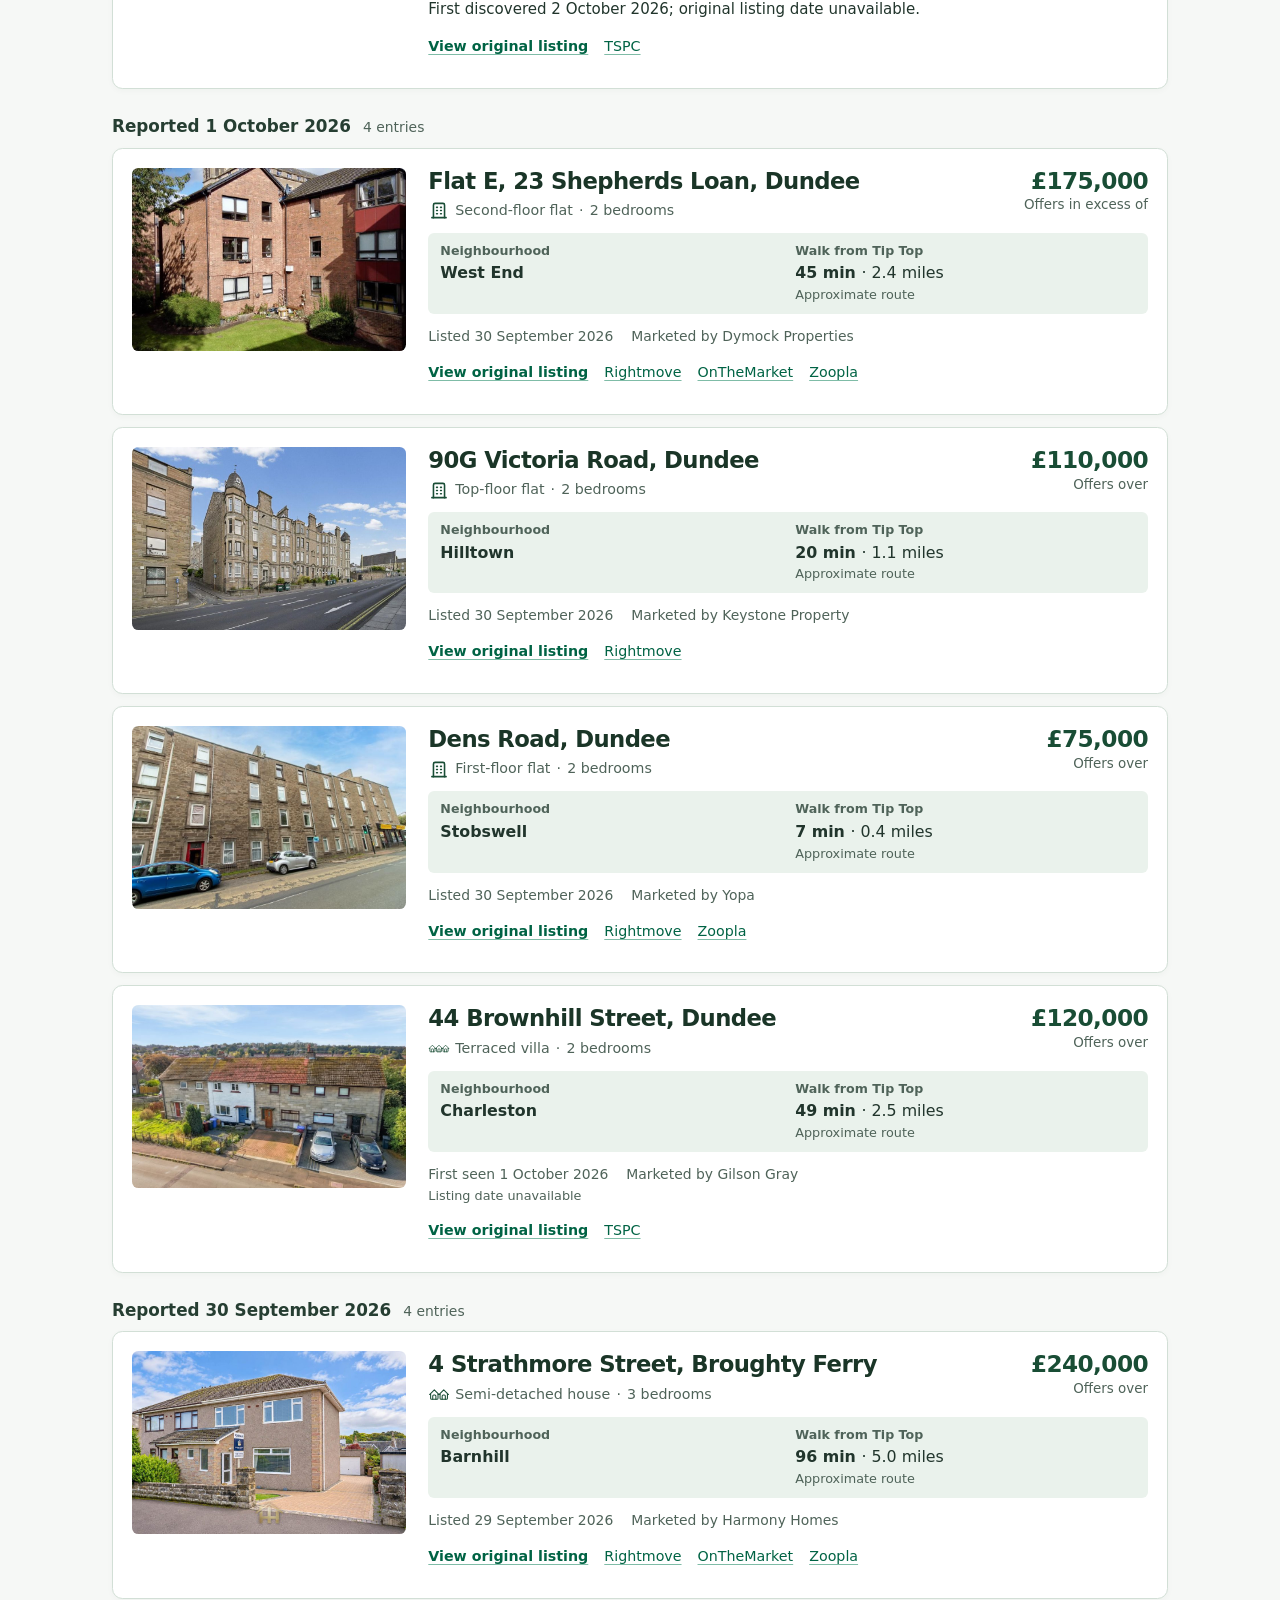
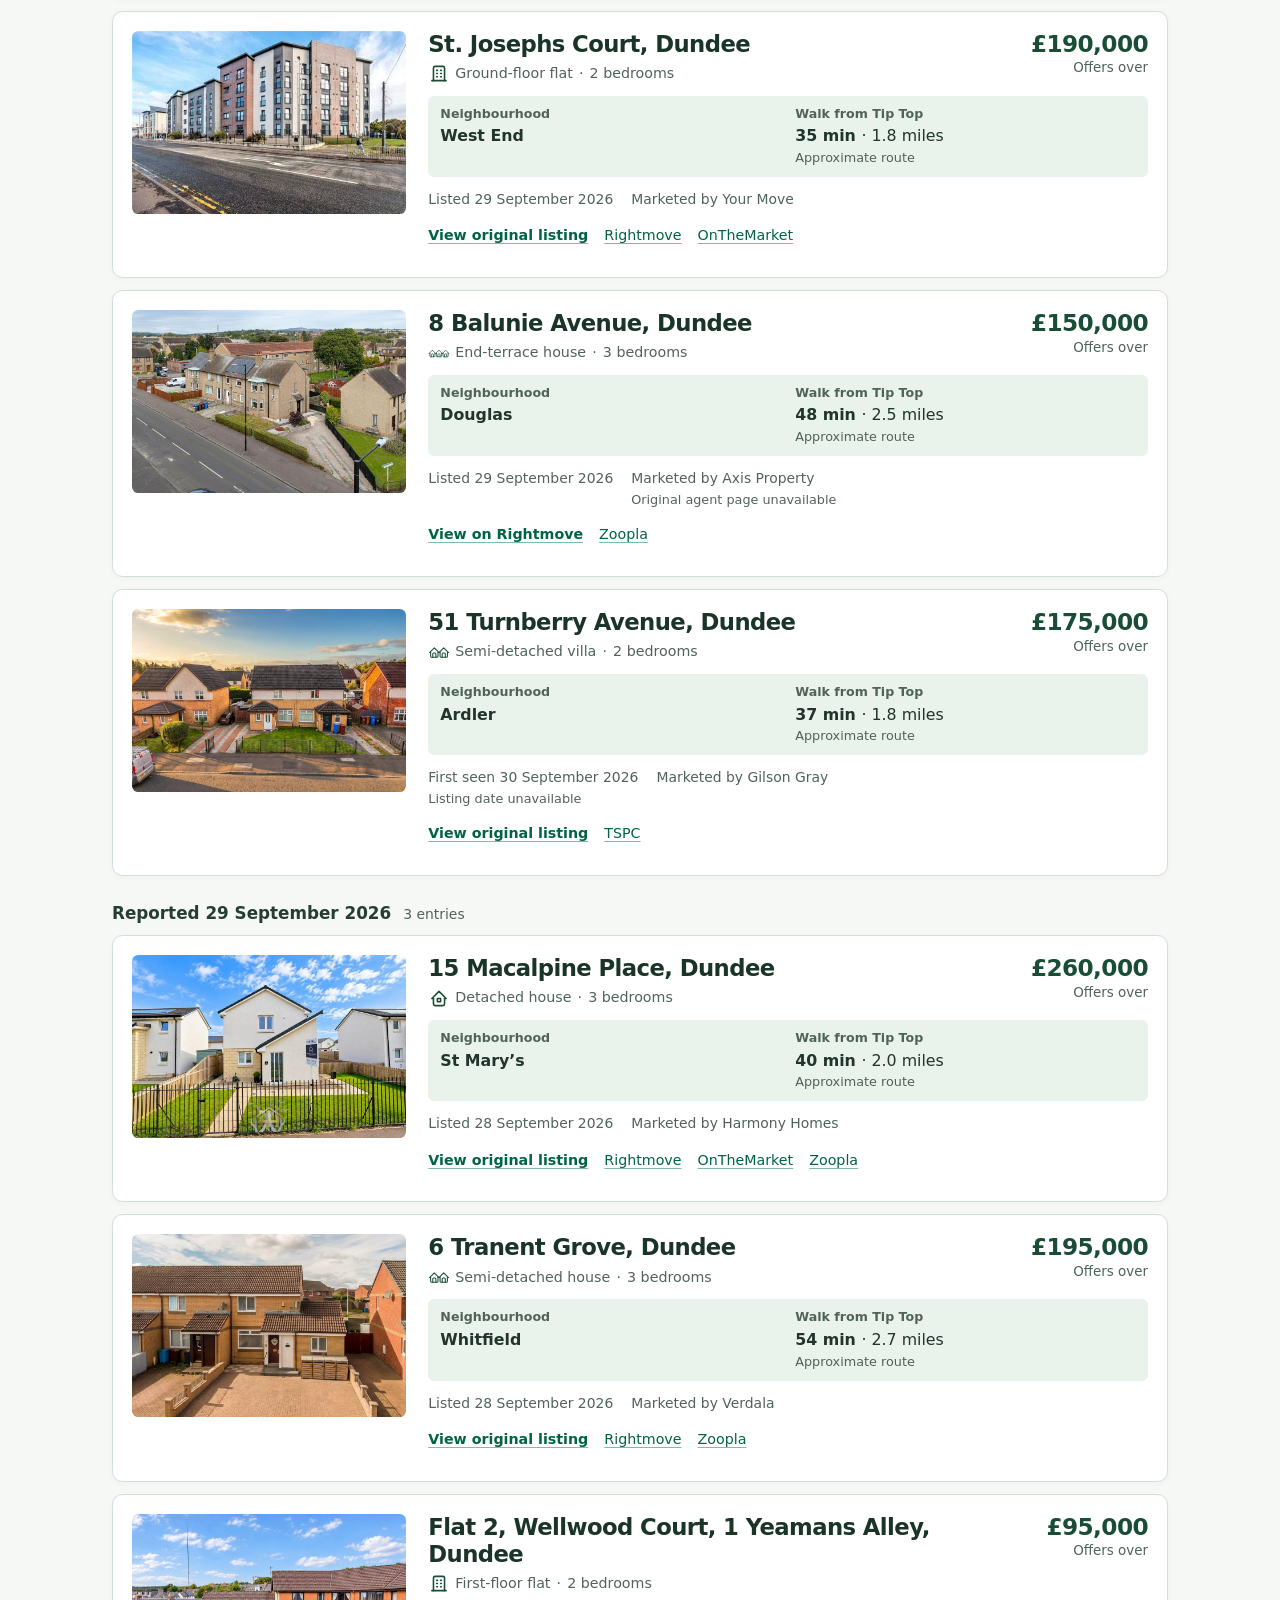
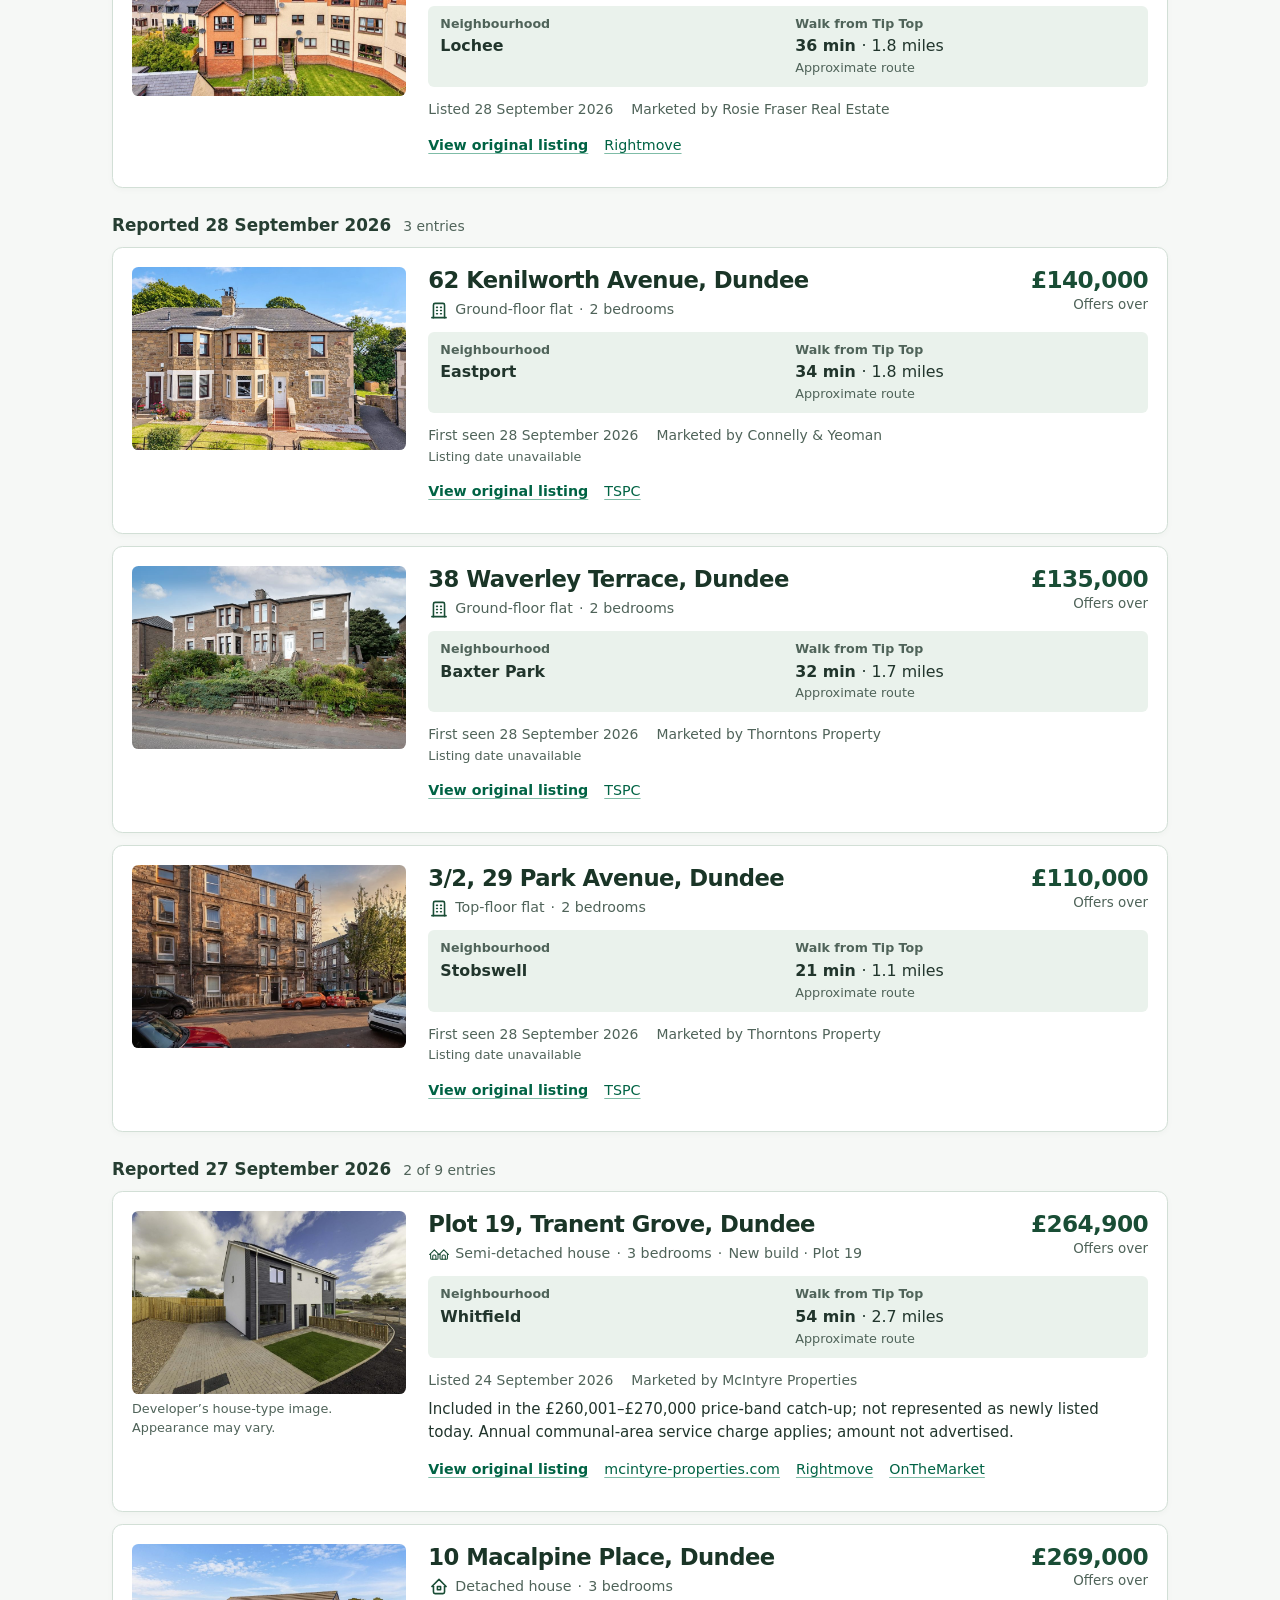
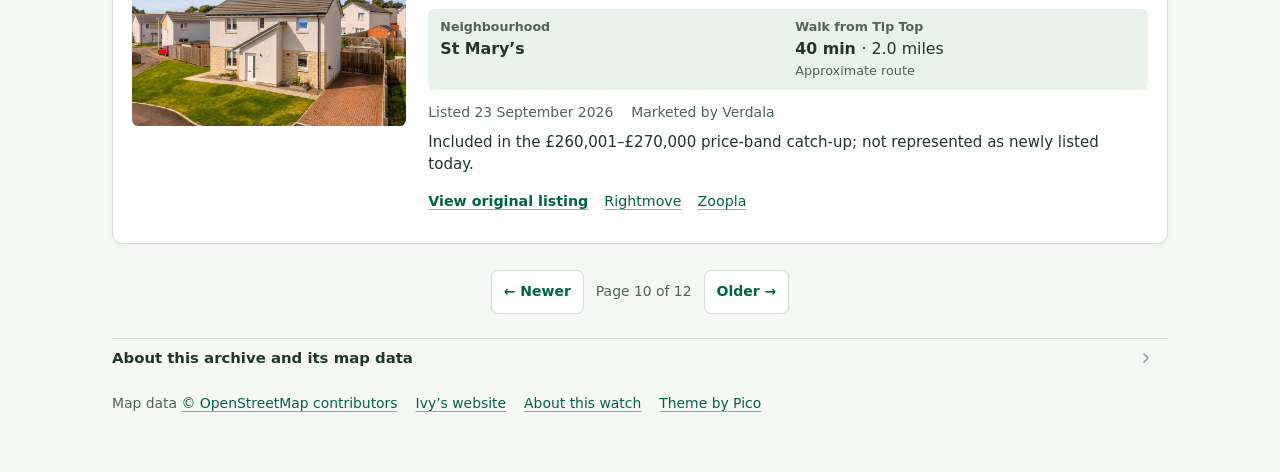
==== commit c5d40dfe: "Publish Dundee property report" ====
--- a/page-10.html
+++ b/page-10.html
@@ -1,23 +1,106 @@
 <!doctype html>
-<html lang="en-GB" data-theme="light"><head><meta charset="utf-8"><meta name="viewport" content="width=device-width, initial-scale=1"><meta name="robots" content="noindex,follow"><meta name="theme-color" content="#147d59"><meta name="description" content="A daily archive of homes for sale in Dundee and Broughty Ferry: 2–3 bedrooms, advertised prices up to £270,000."><title>Dundee property watch · Page 10</title><link rel="icon" href="assets/favicon.svg" type="image/svg+xml"><script src="assets/theme.js"></script><link rel="stylesheet" href="assets/pico.jade.min.css"><link rel="stylesheet" href="assets/report.css"></head>
-<body><a class="skip-link" href="#properties">Skip to properties</a><main class="container"><header class="masthead"><div class="masthead-top"><p class="eyebrow">Daily property watch</p><button id="theme-toggle" class="theme-toggle" type="button" aria-pressed="false" hidden><svg viewBox="0 0 24 24" fill="none" stroke="currentColor" stroke-width="1.8" stroke-linecap="round" stroke-linejoin="round" aria-hidden="true"><path d="M20.9 13.2A9 9 0 0 1 10.8 3.1 9 9 0 1 0 20.9 13.2Z"/></svg><span>Dark mode</span></button></div><h1>Dundee &amp; Broughty Ferry</h1><p>Homes for sale · 2–3 bedrooms · Up to £270,000</p><p class="count">Updated 24 November 2026 · 3 new · 240 in the archive</p></header><nav class="pagination" aria-label="Property pages"><a href="page-9.html" rel="prev">← Newer</a><span>Page 10 of 12</span><a href="page-11.html" rel="next">Older →</a></nav><div id="properties"><section><h2>Added 2 October 2026</h2><article class="has-photo"><div class="property-summary"><span class="property-type type-flat"><svg viewBox="0 0 24 24" fill="none" stroke="currentColor" stroke-width="2" stroke-linecap="round" stroke-linejoin="round" aria-hidden="true" focusable="false"><path d="M3 21l18 0" /><path d="M9 8l1 0" /><path d="M9 12l1 0" /><path d="M9 16l1 0" /><path d="M14 8l1 0" /><path d="M14 12l1 0" /><path d="M14 16l1 0" /><path d="M5 21v-16a2 2 0 0 1 2 -2h10a2 2 0 0 1 2 2v16" /></svg><span>Ground-floor flat</span></span><span class="facts">2 bedrooms</span></div><figure class="photo"><a href="https://www.axispropertygroup.co.uk/properties/22172594/sales" aria-label="View listing for 17C City Road, Dundee"><img src="images/2095487ff232e9040d3c5c0bdc16450afa270f99b6ae872a8f3894016a4c3cc6.jpg" alt="17C City Road, Dundee" loading="lazy" decoding="async" width="640" height="427" onerror="this.closest('article').classList.remove('has-photo');this.closest('figure').remove()"></a></figure><div class="card-content"><div class="topline"><div class="price">£125,000<span class="qualifier">Offers over</span></div></div>
-<h3>17C City Road, Dundee</h3><div class="property-location"><p class="area" aria-label="Approximate area">Balgay</p><p class="walking">Approx. 1.7 miles · 32 min walk from Tip Top</p></div><p class="date">Listed 1 October 2026 · Axis Property</p><nav class="links" aria-label="Listings for 17C City Road, Dundee"><a class="original" href="https://www.axispropertygroup.co.uk/properties/22172594/sales" rel="noopener noreferrer">Axis Property · Original listing</a><a href="https://www.rightmove.co.uk/properties/93825357" rel="noopener noreferrer">Rightmove</a></nav></div></article><article class="has-photo"><div class="property-summary"><span class="property-type type-flat"><svg viewBox="0 0 24 24" fill="none" stroke="currentColor" stroke-width="2" stroke-linecap="round" stroke-linejoin="round" aria-hidden="true" focusable="false"><path d="M3 21l18 0" /><path d="M9 8l1 0" /><path d="M9 12l1 0" /><path d="M9 16l1 0" /><path d="M14 8l1 0" /><path d="M14 12l1 0" /><path d="M14 16l1 0" /><path d="M5 21v-16a2 2 0 0 1 2 -2h10a2 2 0 0 1 2 2v16" /></svg><span>First-floor flat</span></span><span class="facts">2 bedrooms</span></div><figure class="photo"><a href="https://www.rosiefraserrealestate.com/property-details/34969048/-/dundee/court-street" aria-label="View listing for 15C Court Street, Dundee"><img src="images/6b93a99a98876d0d396b1f6844d4fd58cd071a2f182edc11d6d3f4c854bf1801.jpg" alt="15C Court Street, Dundee" loading="lazy" decoding="async" width="640" height="427" onerror="this.closest('article').classList.remove('has-photo');this.closest('figure').remove()"></a></figure><div class="card-content"><div class="topline"><div class="price">£90,000<span class="qualifier">Offers over</span></div></div>
-<h3>15C Court Street, Dundee</h3><div class="property-location"><p class="area" aria-label="Approximate area">Stobswell</p><p class="walking">Approx. 0.6 miles · 11 min walk from Tip Top</p></div><p class="date">Listed 1 October 2026 · Rosie Fraser Real Estate</p><nav class="links" aria-label="Listings for 15C Court Street, Dundee"><a class="original" href="https://www.rosiefraserrealestate.com/property-details/34969048/-/dundee/court-street" rel="noopener noreferrer">Rosie Fraser Real Estate · Original listing</a><a href="https://www.rightmove.co.uk/properties/93803472" rel="noopener noreferrer">Rightmove</a></nav></div></article><article class="has-photo"><div class="property-summary"><span class="property-type type-semi"><svg viewBox="0 0 28 24" fill="none" stroke="currentColor" stroke-width="2" stroke-linecap="round" stroke-linejoin="round" aria-hidden="true" focusable="false"><g transform="translate(0 4) scale(.67)"><path d="M5 12l-2 0l9 -9l9 9l-2 0" /><path d="M5 12v7a2 2 0 0 0 2 2h10a2 2 0 0 0 2 -2v-7" /><path d="M9 21v-6a2 2 0 0 1 2 -2h2a2 2 0 0 1 2 2v6" /></g><g transform="translate(12 4) scale(.67)"><path d="M5 12l-2 0l9 -9l9 9l-2 0" /><path d="M5 12v7a2 2 0 0 0 2 2h10a2 2 0 0 0 2 -2v-7" /><path d="M9 21v-6a2 2 0 0 1 2 -2h2a2 2 0 0 1 2 2v6" /></g></svg><span>Semi-detached house</span></span><span class="facts">3 bedrooms</span></div><figure class="photo"><a href="https://gilsongray.co.uk/property/kinnettles-terrace-P296665-266" aria-label="View listing for 12 Kinnettles Terrace, Dundee"><img src="images/76ce9b3b7f5a6f43346f20ec8f1567b35ecec96828a32250c9418d7fb5d23349.jpg" alt="12 Kinnettles Terrace, Dundee" loading="lazy" decoding="async" width="640" height="427" onerror="this.closest('article').classList.remove('has-photo');this.closest('figure').remove()"></a></figure><div class="card-content"><div class="topline"><div class="price">£230,000<span class="qualifier">Offers over</span></div></div>
-<h3>12 Kinnettles Terrace, Dundee</h3><div class="property-location"><p class="area" aria-label="Approximate area">St Mary&#x27;s</p><p class="walking">Approx. 2.3 miles · 47 min walk from Tip Top</p></div><p class="date">First seen 2 October 2026; listing date unavailable · Gilson Gray</p><p class="notes">First discovered 2 October 2026; original listing date unavailable.</p><nav class="links" aria-label="Listings for 12 Kinnettles Terrace, Dundee"><a class="original" href="https://gilsongray.co.uk/property/kinnettles-terrace-P296665-266" rel="noopener noreferrer">Gilson Gray · Original listing</a><a href="https://tspc.co.uk/property/3-Bed-Semi-Detached-Villa-For-Sale-12-Kinnettles-Terrace-Dundee-DD3-9RH/" rel="noopener noreferrer">TSPC</a></nav></div></article><article class="has-photo"><div class="property-summary"><span class="property-type type-flat"><svg viewBox="0 0 24 24" fill="none" stroke="currentColor" stroke-width="2" stroke-linecap="round" stroke-linejoin="round" aria-hidden="true" focusable="false"><path d="M3 21l18 0" /><path d="M9 8l1 0" /><path d="M9 12l1 0" /><path d="M9 16l1 0" /><path d="M14 8l1 0" /><path d="M14 12l1 0" /><path d="M14 16l1 0" /><path d="M5 21v-16a2 2 0 0 1 2 -2h10a2 2 0 0 1 2 2v16" /></svg><span>First-floor flat</span></span><span class="facts">2 bedrooms</span></div><figure class="photo"><a href="https://gilsongray.co.uk/property/ballantrae-road-P295176-266" aria-label="View listing for 4D Ballantrae Road, Dundee"><img src="images/be78cd75914d994aaed1687303dc6574e08fcf58db7bd980bf02824d6c6af72e.jpg" alt="4D Ballantrae Road, Dundee" loading="lazy" decoding="async" width="640" height="427" onerror="this.closest('article').classList.remove('has-photo');this.closest('figure').remove()"></a></figure><div class="card-content"><div class="topline"><div class="price">£80,000<span class="qualifier">Offers over</span></div></div>
-<h3>4D Ballantrae Road, Dundee</h3><div class="property-location"><p class="area" aria-label="Approximate area">Douglas</p><p class="walking">Approx. 2.7 miles · 51 min walk from Tip Top</p></div><p class="date">First seen 2 October 2026; listing date unavailable · Gilson Gray</p><p class="notes">First discovered 2 October 2026; original listing date unavailable.</p><nav class="links" aria-label="Listings for 4D Ballantrae Road, Dundee"><a class="original" href="https://gilsongray.co.uk/property/ballantrae-road-P295176-266" rel="noopener noreferrer">Gilson Gray · Original listing</a><a href="https://tspc.co.uk/property/2-Bed-First-Floor-Flat-For-Sale-4D-Ballantrae-Road-Dundee-DD4-8PN/" rel="noopener noreferrer">TSPC</a></nav></div></article></section><section><h2>Added 1 October 2026</h2><article class="has-photo"><div class="property-summary"><span class="property-type type-flat"><svg viewBox="0 0 24 24" fill="none" stroke="currentColor" stroke-width="2" stroke-linecap="round" stroke-linejoin="round" aria-hidden="true" focusable="false"><path d="M3 21l18 0" /><path d="M9 8l1 0" /><path d="M9 12l1 0" /><path d="M9 16l1 0" /><path d="M14 8l1 0" /><path d="M14 12l1 0" /><path d="M14 16l1 0" /><path d="M5 21v-16a2 2 0 0 1 2 -2h10a2 2 0 0 1 2 2v16" /></svg><span>Second-floor flat</span></span><span class="facts">2 bedrooms</span></div><figure class="photo"><a href="https://dymockproperties.com/property?id=1010-0647-cba8-22ad&amp;type=sale" aria-label="View listing for Flat E, 23 Shepherds Loan, Dundee"><img src="images/2ff03c9d7838040a2877249a8e0b6790be63d62d7827cc5233a8e79cac3f9e85.jpg" alt="Flat E, 23 Shepherds Loan, Dundee" loading="lazy" decoding="async" width="640" height="427" onerror="this.closest('article').classList.remove('has-photo');this.closest('figure').remove()"></a></figure><div class="card-content"><div class="topline"><div class="price">£175,000<span class="qualifier">Offers in excess of</span></div></div>
-<h3>Flat E, 23 Shepherds Loan, Dundee</h3><div class="property-location"><p class="area" aria-label="Approximate area">West End</p><p class="walking">Approx. 2.4 miles · 45 min walk from Tip Top</p></div><p class="date">Listed 30 September 2026 · Dymock Properties</p><nav class="links" aria-label="Listings for Flat E, 23 Shepherds Loan, Dundee"><a class="original" href="https://dymockproperties.com/property?id=1010-0647-cba8-22ad&amp;type=sale" rel="noopener noreferrer">Dymock Properties · Original listing</a><a href="https://www.rightmove.co.uk/properties/93739536" rel="noopener noreferrer">Rightmove</a><a href="https://www.onthemarket.com/details/20441217/" rel="noopener noreferrer">OnTheMarket</a><a href="https://www.zoopla.co.uk/for-sale/details/74371650/" rel="noopener noreferrer">Zoopla</a></nav></div></article><article class="has-photo"><div class="property-summary"><span class="property-type type-flat"><svg viewBox="0 0 24 24" fill="none" stroke="currentColor" stroke-width="2" stroke-linecap="round" stroke-linejoin="round" aria-hidden="true" focusable="false"><path d="M3 21l18 0" /><path d="M9 8l1 0" /><path d="M9 12l1 0" /><path d="M9 16l1 0" /><path d="M14 8l1 0" /><path d="M14 12l1 0" /><path d="M14 16l1 0" /><path d="M5 21v-16a2 2 0 0 1 2 -2h10a2 2 0 0 1 2 2v16" /></svg><span>Top-floor flat</span></span><span class="facts">2 bedrooms</span></div><figure class="photo"><a href="https://www.thekeystoneproperty.com/property/236/" aria-label="View listing for 90G Victoria Road, Dundee"><img src="images/a0530cbf8cac216b3992d0b99d623772701d2a8c129e5081e73eb0ff109f322a.jpg" alt="90G Victoria Road, Dundee" loading="lazy" decoding="async" width="640" height="427" onerror="this.closest('article').classList.remove('has-photo');this.closest('figure').remove()"></a></figure><div class="card-content"><div class="topline"><div class="price">£110,000<span class="qualifier">Offers over</span></div></div>
-<h3>90G Victoria Road, Dundee</h3><div class="property-location"><p class="area" aria-label="Approximate area">Hilltown</p><p class="walking">Approx. 1.1 miles · 20 min walk from Tip Top</p></div><p class="date">Listed 30 September 2026 · Keystone Property</p><nav class="links" aria-label="Listings for 90G Victoria Road, Dundee"><a class="original" href="https://www.thekeystoneproperty.com/property/236/" rel="noopener noreferrer">Keystone Property · Original listing</a><a href="https://www.rightmove.co.uk/properties/93737400" rel="noopener noreferrer">Rightmove</a></nav></div></article><article class="has-photo"><div class="property-summary"><span class="property-type type-flat"><svg viewBox="0 0 24 24" fill="none" stroke="currentColor" stroke-width="2" stroke-linecap="round" stroke-linejoin="round" aria-hidden="true" focusable="false"><path d="M3 21l18 0" /><path d="M9 8l1 0" /><path d="M9 12l1 0" /><path d="M9 16l1 0" /><path d="M14 8l1 0" /><path d="M14 12l1 0" /><path d="M14 16l1 0" /><path d="M5 21v-16a2 2 0 0 1 2 -2h10a2 2 0 0 1 2 2v16" /></svg><span>First-floor flat</span></span><span class="facts">2 bedrooms</span></div><figure class="photo"><a href="https://www.yopa.co.uk/properties/details/515171" aria-label="View listing for Dens Road, Dundee"><img src="images/6988dc2616dbf754c5477afa9ce73e980a04f57db543bce555a6a1511a4e4aed.jpg" alt="Dens Road, Dundee" loading="lazy" decoding="async" width="640" height="427" onerror="this.closest('article').classList.remove('has-photo');this.closest('figure').remove()"></a></figure><div class="card-content"><div class="topline"><div class="price">£75,000<span class="qualifier">Offers over</span></div></div>
-<h3>Dens Road, Dundee</h3><div class="property-location"><p class="area" aria-label="Approximate area">Stobswell</p><p class="walking">Approx. 0.4 miles · 7 min walk from Tip Top</p></div><p class="date">Listed 30 September 2026 · Yopa</p><nav class="links" aria-label="Listings for Dens Road, Dundee"><a class="original" href="https://www.yopa.co.uk/properties/details/515171" rel="noopener noreferrer">Yopa · Original listing</a><a href="https://www.rightmove.co.uk/properties/93749124" rel="noopener noreferrer">Rightmove</a><a href="https://www.zoopla.co.uk/for-sale/details/74373546/" rel="noopener noreferrer">Zoopla</a></nav></div></article><article class="has-photo"><div class="property-summary"><span class="property-type type-terrace"><svg viewBox="0 0 30 24" fill="none" stroke="currentColor" stroke-width="2" stroke-linecap="round" stroke-linejoin="round" aria-hidden="true" focusable="false"><g transform="translate(0 6) scale(.5)"><path d="M5 12l-2 0l9 -9l9 9l-2 0" /><path d="M5 12v7a2 2 0 0 0 2 2h10a2 2 0 0 0 2 -2v-7" /><path d="M9 21v-6a2 2 0 0 1 2 -2h2a2 2 0 0 1 2 2v6" /></g><g transform="translate(9 6) scale(.5)"><path d="M5 12l-2 0l9 -9l9 9l-2 0" /><path d="M5 12v7a2 2 0 0 0 2 2h10a2 2 0 0 0 2 -2v-7" /><path d="M9 21v-6a2 2 0 0 1 2 -2h2a2 2 0 0 1 2 2v6" /></g><g transform="translate(18 6) scale(.5)"><path d="M5 12l-2 0l9 -9l9 9l-2 0" /><path d="M5 12v7a2 2 0 0 0 2 2h10a2 2 0 0 0 2 -2v-7" /><path d="M9 21v-6a2 2 0 0 1 2 -2h2a2 2 0 0 1 2 2v6" /></g></svg><span>Terraced villa</span></span><span class="facts">2 bedrooms</span></div><figure class="photo"><a href="https://gilsongray.co.uk/property/brownhill-street-P296060-266" aria-label="View listing for 44 Brownhill Street, Dundee"><img src="images/edf2224aba9af252113cbb4eecf25153f2c3d60851e958698d296937c0b454c2.jpg" alt="44 Brownhill Street, Dundee" loading="lazy" decoding="async" width="640" height="427" onerror="this.closest('article').classList.remove('has-photo');this.closest('figure').remove()"></a></figure><div class="card-content"><div class="topline"><div class="price">£120,000<span class="qualifier">Offers over</span></div></div>
-<h3>44 Brownhill Street, Dundee</h3><div class="property-location"><p class="area" aria-label="Approximate area">Charleston</p><p class="walking">Approx. 2.5 miles · 49 min walk from Tip Top</p></div><p class="date">First seen 1 October 2026; listing date unavailable · Gilson Gray</p><nav class="links" aria-label="Listings for 44 Brownhill Street, Dundee"><a class="original" href="https://gilsongray.co.uk/property/brownhill-street-P296060-266" rel="noopener noreferrer">Gilson Gray · Original listing</a><a href="https://tspc.co.uk/property/2-Bed-Terraced-Villa-For-Sale-44-Brownhill-Street-Dundee-DD2-4JT/" rel="noopener noreferrer">TSPC</a></nav></div></article></section><section><h2>Added 30 September 2026</h2><article class="has-photo"><div class="property-summary"><span class="property-type type-semi"><svg viewBox="0 0 28 24" fill="none" stroke="currentColor" stroke-width="2" stroke-linecap="round" stroke-linejoin="round" aria-hidden="true" focusable="false"><g transform="translate(0 4) scale(.67)"><path d="M5 12l-2 0l9 -9l9 9l-2 0" /><path d="M5 12v7a2 2 0 0 0 2 2h10a2 2 0 0 0 2 -2v-7" /><path d="M9 21v-6a2 2 0 0 1 2 -2h2a2 2 0 0 1 2 2v6" /></g><g transform="translate(12 4) scale(.67)"><path d="M5 12l-2 0l9 -9l9 9l-2 0" /><path d="M5 12v7a2 2 0 0 0 2 2h10a2 2 0 0 0 2 -2v-7" /><path d="M9 21v-6a2 2 0 0 1 2 -2h2a2 2 0 0 1 2 2v6" /></g></svg><span>Semi-detached house</span></span><span class="facts">3 bedrooms</span></div><figure class="photo"><a href="https://www.harmonyhomesestateagency.com/properties-for-sale/property/3567-strathmore-street-broughty-ferry-dundee" aria-label="View listing for 4 Strathmore Street, Broughty Ferry"><img src="images/922b995811aaf7777ac589b37d2a77284706f169021e4ff5cdbbd73fa2c6b7d4.jpg" alt="4 Strathmore Street, Broughty Ferry" loading="lazy" decoding="async" width="640" height="427" onerror="this.closest('article').classList.remove('has-photo');this.closest('figure').remove()"></a></figure><div class="card-content"><div class="topline"><div class="price">£240,000<span class="qualifier">Offers over</span></div></div>
-<h3>4 Strathmore Street, Broughty Ferry</h3><div class="property-location"><p class="area" aria-label="Approximate area">Barnhill</p><p class="walking">Approx. 5.0 miles · 96 min walk from Tip Top</p></div><p class="date">Listed 29 September 2026 · Harmony Homes</p><nav class="links" aria-label="Listings for 4 Strathmore Street, Broughty Ferry"><a class="original" href="https://www.harmonyhomesestateagency.com/properties-for-sale/property/3567-strathmore-street-broughty-ferry-dundee" rel="noopener noreferrer">Harmony Homes · Original listing</a><a href="https://www.rightmove.co.uk/properties/93717936" rel="noopener noreferrer">Rightmove</a><a href="https://www.onthemarket.com/details/20438305/" rel="noopener noreferrer">OnTheMarket</a><a href="https://www.zoopla.co.uk/for-sale/details/74368065/" rel="noopener noreferrer">Zoopla</a></nav></div></article><article class="has-photo"><div class="property-summary"><span class="property-type type-flat"><svg viewBox="0 0 24 24" fill="none" stroke="currentColor" stroke-width="2" stroke-linecap="round" stroke-linejoin="round" aria-hidden="true" focusable="false"><path d="M3 21l18 0" /><path d="M9 8l1 0" /><path d="M9 12l1 0" /><path d="M9 16l1 0" /><path d="M14 8l1 0" /><path d="M14 12l1 0" /><path d="M14 16l1 0" /><path d="M5 21v-16a2 2 0 0 1 2 -2h10a2 2 0 0 1 2 2v16" /></svg><span>Ground-floor flat</span></span><span class="facts">2 bedrooms</span></div><figure class="photo"><a href="https://www.your-move.co.uk/property/flat-for-sale-st-josephs-court-dundee-dd1-id-dum260454" aria-label="View listing for St. Josephs Court, Dundee"><img src="images/68208773b1fa336bac0ce951fd8387187de7071e59b7bd5beb1eeba599f75bad.jpg" alt="St. Josephs Court, Dundee" loading="lazy" decoding="async" width="640" height="427" onerror="this.closest('article').classList.remove('has-photo');this.closest('figure').remove()"></a></figure><div class="card-content"><div class="topline"><div class="price">£190,000<span class="qualifier">Offers over</span></div></div>
-<h3>St. Josephs Court, Dundee</h3><div class="property-location"><p class="area" aria-label="Approximate area">West End</p><p class="walking">Approx. 1.8 miles · 35 min walk from Tip Top</p></div><p class="date">Listed 29 September 2026 · Your Move</p><nav class="links" aria-label="Listings for St. Josephs Court, Dundee"><a class="original" href="https://www.your-move.co.uk/property/flat-for-sale-st-josephs-court-dundee-dd1-id-dum260454" rel="noopener noreferrer">Your Move · Original listing</a><a href="https://www.rightmove.co.uk/properties/93713262" rel="noopener noreferrer">Rightmove</a><a href="https://www.onthemarket.com/details/20437798/" rel="noopener noreferrer">OnTheMarket</a></nav></div></article><article class="has-photo"><div class="property-summary"><span class="property-type type-terrace"><svg viewBox="0 0 30 24" fill="none" stroke="currentColor" stroke-width="2" stroke-linecap="round" stroke-linejoin="round" aria-hidden="true" focusable="false"><g transform="translate(0 6) scale(.5)"><path d="M5 12l-2 0l9 -9l9 9l-2 0" /><path d="M5 12v7a2 2 0 0 0 2 2h10a2 2 0 0 0 2 -2v-7" /><path d="M9 21v-6a2 2 0 0 1 2 -2h2a2 2 0 0 1 2 2v6" /></g><g transform="translate(9 6) scale(.5)"><path d="M5 12l-2 0l9 -9l9 9l-2 0" /><path d="M5 12v7a2 2 0 0 0 2 2h10a2 2 0 0 0 2 -2v-7" /><path d="M9 21v-6a2 2 0 0 1 2 -2h2a2 2 0 0 1 2 2v6" /></g><g transform="translate(18 6) scale(.5)"><path d="M5 12l-2 0l9 -9l9 9l-2 0" /><path d="M5 12v7a2 2 0 0 0 2 2h10a2 2 0 0 0 2 -2v-7" /><path d="M9 21v-6a2 2 0 0 1 2 -2h2a2 2 0 0 1 2 2v6" /></g></svg><span>End-terrace house</span></span><span class="facts">3 bedrooms</span></div><figure class="photo"><a href="https://www.rightmove.co.uk/properties/93715743" aria-label="View listing for 8 Balunie Avenue, Dundee"><img src="images/0972b5bd821a7737ce78496649f57cd822c6c0e4222f88b6b7dd719ee280b5f3.jpg" alt="8 Balunie Avenue, Dundee" loading="lazy" decoding="async" width="640" height="427" onerror="this.closest('article').classList.remove('has-photo');this.closest('figure').remove()"></a></figure><div class="card-content"><div class="topline"><div class="price">£150,000<span class="qualifier">Offers over</span></div></div>
-<h3>8 Balunie Avenue, Dundee</h3><div class="property-location"><p class="area" aria-label="Approximate area">Douglas</p><p class="walking">Approx. 2.5 miles · 48 min walk from Tip Top</p></div><p class="date">Listed 29 September 2026 · Axis Property</p><p class="agent">Original agent page unavailable; portal listing linked.</p><nav class="links" aria-label="Listings for 8 Balunie Avenue, Dundee"><a class="original" href="https://www.rightmove.co.uk/properties/93715743" rel="noopener noreferrer">Rightmove</a><a href="https://www.zoopla.co.uk/for-sale/details/74367600/" rel="noopener noreferrer">Zoopla</a></nav></div></article><article class="has-photo"><div class="property-summary"><span class="property-type type-semi"><svg viewBox="0 0 28 24" fill="none" stroke="currentColor" stroke-width="2" stroke-linecap="round" stroke-linejoin="round" aria-hidden="true" focusable="false"><g transform="translate(0 4) scale(.67)"><path d="M5 12l-2 0l9 -9l9 9l-2 0" /><path d="M5 12v7a2 2 0 0 0 2 2h10a2 2 0 0 0 2 -2v-7" /><path d="M9 21v-6a2 2 0 0 1 2 -2h2a2 2 0 0 1 2 2v6" /></g><g transform="translate(12 4) scale(.67)"><path d="M5 12l-2 0l9 -9l9 9l-2 0" /><path d="M5 12v7a2 2 0 0 0 2 2h10a2 2 0 0 0 2 -2v-7" /><path d="M9 21v-6a2 2 0 0 1 2 -2h2a2 2 0 0 1 2 2v6" /></g></svg><span>Semi-detached villa</span></span><span class="facts">2 bedrooms</span></div><figure class="photo"><a href="https://gilsongray.co.uk/property/turnberry-avenue-P295824-266" aria-label="View listing for 51 Turnberry Avenue, Dundee"><img src="images/85c2e21e511627bc0184f478a6a4bec5aa29f854e6533d1758b4846a8c56940b.jpg" alt="51 Turnberry Avenue, Dundee" loading="lazy" decoding="async" width="640" height="427" onerror="this.closest('article').classList.remove('has-photo');this.closest('figure').remove()"></a></figure><div class="card-content"><div class="topline"><div class="price">£175,000<span class="qualifier">Offers over</span></div></div>
-<h3>51 Turnberry Avenue, Dundee</h3><div class="property-location"><p class="area" aria-label="Approximate area">Ardler</p><p class="walking">Approx. 1.8 miles · 37 min walk from Tip Top</p></div><p class="date">First seen 30 September 2026; listing date unavailable · Gilson Gray</p><nav class="links" aria-label="Listings for 51 Turnberry Avenue, Dundee"><a class="original" href="https://gilsongray.co.uk/property/turnberry-avenue-P295824-266" rel="noopener noreferrer">Gilson Gray · Original listing</a><a href="https://staging.tspc.co.uk/property/2-Bed-Semi-Detached-Villa-For-Sale-51-Turnberry-Avenue-Dundee-DD2-3TL/" rel="noopener noreferrer">TSPC</a></nav></div></article></section><section><h2>Added 29 September 2026</h2><article class="has-photo"><div class="property-summary"><span class="property-type type-detached"><svg viewBox="0 0 24 24" fill="none" stroke="currentColor" stroke-width="2" stroke-linecap="round" stroke-linejoin="round" aria-hidden="true" focusable="false"><path d="M5 12l-2 0l9 -9l9 9l-2 0" /><path d="M5 12v7a2 2 0 0 0 2 2h10a2 2 0 0 0 2 -2v-7" /><path d="M10 12h4v4h-4l0 -4" /></svg><span>Detached house</span></span><span class="facts">3 bedrooms</span></div><figure class="photo"><a href="https://www.harmonyhomesestateagency.com/properties-for-sale/property/3566-macalpine-place-dundee" aria-label="View listing for 15 Macalpine Place, Dundee"><img src="images/bc6cf6f4def8f7acc5af957087ef73587bd4480dc76033f3a7eac1a2c92b8f58.jpg" alt="15 Macalpine Place, Dundee" loading="lazy" decoding="async" width="640" height="427" onerror="this.closest('article').classList.remove('has-photo');this.closest('figure').remove()"></a></figure><div class="card-content"><div class="topline"><div class="price">£260,000<span class="qualifier">Offers over</span></div></div>
-<h3>15 Macalpine Place, Dundee</h3><div class="property-location"><p class="area" aria-label="Approximate area">St Mary&#x27;s</p><p class="walking">Approx. 2.0 miles · 40 min walk from Tip Top</p></div><p class="date">Listed 28 September 2026 · Harmony Homes</p><nav class="links" aria-label="Listings for 15 Macalpine Place, Dundee"><a class="original" href="https://www.harmonyhomesestateagency.com/properties-for-sale/property/3566-macalpine-place-dundee" rel="noopener noreferrer">Harmony Homes · Original listing</a><a href="https://www.rightmove.co.uk/properties/93647733" rel="noopener noreferrer">Rightmove</a><a href="https://www.onthemarket.com/details/20425278/" rel="noopener noreferrer">OnTheMarket</a><a href="https://www.zoopla.co.uk/for-sale/details/74353451/" rel="noopener noreferrer">Zoopla</a></nav></div></article><article class="has-photo"><div class="property-summary"><span class="property-type type-semi"><svg viewBox="0 0 28 24" fill="none" stroke="currentColor" stroke-width="2" stroke-linecap="round" stroke-linejoin="round" aria-hidden="true" focusable="false"><g transform="translate(0 4) scale(.67)"><path d="M5 12l-2 0l9 -9l9 9l-2 0" /><path d="M5 12v7a2 2 0 0 0 2 2h10a2 2 0 0 0 2 -2v-7" /><path d="M9 21v-6a2 2 0 0 1 2 -2h2a2 2 0 0 1 2 2v6" /></g><g transform="translate(12 4) scale(.67)"><path d="M5 12l-2 0l9 -9l9 9l-2 0" /><path d="M5 12v7a2 2 0 0 0 2 2h10a2 2 0 0 0 2 -2v-7" /><path d="M9 21v-6a2 2 0 0 1 2 -2h2a2 2 0 0 1 2 2v6" /></g></svg><span>Semi-detached house</span></span><span class="facts">3 bedrooms</span></div><figure class="photo"><a href="https://verdala.co.uk/property/tranent-grove-dundee-dd4/" aria-label="View listing for 6 Tranent Grove, Dundee"><img src="images/3d6fd589c9b9cfa8364ae94d3215a97d072ab36858e3614b497f9ef623e8ba26.jpg" alt="6 Tranent Grove, Dundee" loading="lazy" decoding="async" width="640" height="427" onerror="this.closest('article').classList.remove('has-photo');this.closest('figure').remove()"></a></figure><div class="card-content"><div class="topline"><div class="price">£195,000<span class="qualifier">Offers over</span></div></div>
-<h3>6 Tranent Grove, Dundee</h3><div class="property-location"><p class="area" aria-label="Approximate area">Whitfield</p><p class="walking">Approx. 2.7 miles · 54 min walk from Tip Top</p></div><p class="date">Listed 28 September 2026 · Verdala</p><nav class="links" aria-label="Listings for 6 Tranent Grove, Dundee"><a class="original" href="https://verdala.co.uk/property/tranent-grove-dundee-dd4/" rel="noopener noreferrer">Verdala · Original listing</a><a href="https://www.rightmove.co.uk/properties/93664239" rel="noopener noreferrer">Rightmove</a><a href="https://www.zoopla.co.uk/for-sale/details/74356698/" rel="noopener noreferrer">Zoopla</a></nav></div></article><article class="has-photo"><div class="property-summary"><span class="property-type type-flat"><svg viewBox="0 0 24 24" fill="none" stroke="currentColor" stroke-width="2" stroke-linecap="round" stroke-linejoin="round" aria-hidden="true" focusable="false"><path d="M3 21l18 0" /><path d="M9 8l1 0" /><path d="M9 12l1 0" /><path d="M9 16l1 0" /><path d="M14 8l1 0" /><path d="M14 12l1 0" /><path d="M14 16l1 0" /><path d="M5 21v-16a2 2 0 0 1 2 -2h10a2 2 0 0 1 2 2v16" /></svg><span>First-floor flat</span></span><span class="facts">2 bedrooms</span></div><figure class="photo"><a href="https://www.rosiefraserrealestate.com/property-details/34960292/-/dundee/1-3" aria-label="View listing for Flat 2, Wellwood Court, 1 Yeamans Alley, Dundee"><img src="images/901c743731cecea6251c85900f8214d9d6f695d3033d20b791f26083b9a957b3.jpg" alt="Flat 2, Wellwood Court, 1 Yeamans Alley, Dundee" loading="lazy" decoding="async" width="640" height="427" onerror="this.closest('article').classList.remove('has-photo');this.closest('figure').remove()"></a></figure><div class="card-content"><div class="topline"><div class="price">£95,000<span class="qualifier">Offers over</span></div></div>
-<h3>Flat 2, Wellwood Court, 1 Yeamans Alley, Dundee</h3><div class="property-location"><p class="area" aria-label="Approximate area">Lochee</p><p class="walking">Approx. 1.8 miles · 36 min walk from Tip Top</p></div><p class="date">Listed 28 September 2026 · Rosie Fraser Real Estate</p><nav class="links" aria-label="Listings for Flat 2, Wellwood Court, 1 Yeamans Alley, Dundee"><a class="original" href="https://www.rosiefraserrealestate.com/property-details/34960292/-/dundee/1-3" rel="noopener noreferrer">Rosie Fraser Real Estate · Original listing</a><a href="https://www.rightmove.co.uk/properties/93641043" rel="noopener noreferrer">Rightmove</a></nav></div></article></section><section><h2>Added 28 September 2026</h2><article class="has-photo"><div class="property-summary"><span class="property-type type-flat"><svg viewBox="0 0 24 24" fill="none" stroke="currentColor" stroke-width="2" stroke-linecap="round" stroke-linejoin="round" aria-hidden="true" focusable="false"><path d="M3 21l18 0" /><path d="M9 8l1 0" /><path d="M9 12l1 0" /><path d="M9 16l1 0" /><path d="M14 8l1 0" /><path d="M14 12l1 0" /><path d="M14 16l1 0" /><path d="M5 21v-16a2 2 0 0 1 2 -2h10a2 2 0 0 1 2 2v16" /></svg><span>Ground-floor flat</span></span><span class="facts">2 bedrooms</span></div><figure class="photo"><a href="https://connellyyeoman.com/property/62-kenilworth-avenue-dundee-dd4-6lg/" aria-label="View listing for 62 Kenilworth Avenue, Dundee"><img src="images/a5510701bf49652e1470a692fc22be78275650296648fd424a439c1e1aa0c7f9.jpg" alt="62 Kenilworth Avenue, Dundee" loading="lazy" decoding="async" width="640" height="427" onerror="this.closest('article').classList.remove('has-photo');this.closest('figure').remove()"></a></figure><div class="card-content"><div class="topline"><div class="price">£140,000<span class="qualifier">Offers over</span></div></div>
-<h3>62 Kenilworth Avenue, Dundee</h3><div class="property-location"><p class="area" aria-label="Approximate area">Eastport</p><p class="walking">Approx. 1.8 miles · 34 min walk from Tip Top</p></div><p class="date">First seen 28 September 2026; listing date unavailable · Connelly &amp; Yeoman</p><nav class="links" aria-label="Listings for 62 Kenilworth Avenue, Dundee"><a class="original" href="https://connellyyeoman.com/property/62-kenilworth-avenue-dundee-dd4-6lg/" rel="noopener noreferrer">Connelly &amp; Yeoman · Original listing</a><a href="https://tspc.co.uk/property/2-Bed-Ground-Floor-Flat-For-Sale-62-Kenilworth-Avenue-Dundee-DD4-6LG/" rel="noopener noreferrer">TSPC</a></nav></div></article><article class="has-photo"><div class="property-summary"><span class="property-type type-flat"><svg viewBox="0 0 24 24" fill="none" stroke="currentColor" stroke-width="2" stroke-linecap="round" stroke-linejoin="round" aria-hidden="true" focusable="false"><path d="M3 21l18 0" /><path d="M9 8l1 0" /><path d="M9 12l1 0" /><path d="M9 16l1 0" /><path d="M14 8l1 0" /><path d="M14 12l1 0" /><path d="M14 16l1 0" /><path d="M5 21v-16a2 2 0 0 1 2 -2h10a2 2 0 0 1 2 2v16" /></svg><span>Ground-floor flat</span></span><span class="facts">2 bedrooms</span></div><figure class="photo"><a href="https://thorntons-property.co.uk/Dundee/DD4/38-Waverley-Terrace-2-bedroom-Flat" aria-label="View listing for 38 Waverley Terrace, Dundee"><img src="images/19c7c4489026f66f87884114a1f965c17973d3300961b8d048a0b362232ede59.jpg" alt="38 Waverley Terrace, Dundee" loading="lazy" decoding="async" width="640" height="427" onerror="this.closest('article').classList.remove('has-photo');this.closest('figure').remove()"></a></figure><div class="card-content"><div class="topline"><div class="price">£135,000<span class="qualifier">Offers over</span></div></div>
-<h3>38 Waverley Terrace, Dundee</h3><div class="property-location"><p class="area" aria-label="Approximate area">Baxter Park</p><p class="walking">Approx. 1.7 miles · 32 min walk from Tip Top</p></div><p class="date">First seen 28 September 2026; listing date unavailable · Thorntons Property</p><nav class="links" aria-label="Listings for 38 Waverley Terrace, Dundee"><a class="original" href="https://thorntons-property.co.uk/Dundee/DD4/38-Waverley-Terrace-2-bedroom-Flat" rel="noopener noreferrer">Thorntons Property · Original listing</a><a href="https://tspc.co.uk/property/2-Bed-Ground-Floor-Flat-For-Sale-38-Waverley-Terrace-Dundee-DD4-6LJ/" rel="noopener noreferrer">TSPC</a></nav></div></article><article class="has-photo"><div class="property-summary"><span class="property-type type-flat"><svg viewBox="0 0 24 24" fill="none" stroke="currentColor" stroke-width="2" stroke-linecap="round" stroke-linejoin="round" aria-hidden="true" focusable="false"><path d="M3 21l18 0" /><path d="M9 8l1 0" /><path d="M9 12l1 0" /><path d="M9 16l1 0" /><path d="M14 8l1 0" /><path d="M14 12l1 0" /><path d="M14 16l1 0" /><path d="M5 21v-16a2 2 0 0 1 2 -2h10a2 2 0 0 1 2 2v16" /></svg><span>Top-floor flat</span></span><span class="facts">2 bedrooms</span></div><figure class="photo"><a href="https://thorntons-property.co.uk/Dundee/DD4/3-2-29-Park-Avenue-2-bedroom-Flat/" aria-label="View listing for 3/2, 29 Park Avenue, Dundee"><img src="images/f66137906fbfc8a339d18b92e68e37be8c7bbc4083d338217a72aaf7ecf81e0d.jpg" alt="3/2, 29 Park Avenue, Dundee" loading="lazy" decoding="async" width="640" height="427" onerror="this.closest('article').classList.remove('has-photo');this.closest('figure').remove()"></a></figure><div class="card-content"><div class="topline"><div class="price">£110,000<span class="qualifier">Offers over</span></div></div>
-<h3>3/2, 29 Park Avenue, Dundee</h3><div class="property-location"><p class="area" aria-label="Approximate area">Stobswell</p><p class="walking">Approx. 1.1 miles · 21 min walk from Tip Top</p></div><p class="date">First seen 28 September 2026; listing date unavailable · Thorntons Property</p><nav class="links" aria-label="Listings for 3/2, 29 Park Avenue, Dundee"><a class="original" href="https://thorntons-property.co.uk/Dundee/DD4/3-2-29-Park-Avenue-2-bedroom-Flat/" rel="noopener noreferrer">Thorntons Property · Original listing</a><a href="https://tspc.co.uk/property/2-Bed-Top-Floor-Flat-For-Sale-32-29-Park-Avenue-Dundee-DD4-6NE/" rel="noopener noreferrer">TSPC</a></nav></div></article></section><section><h2>Added 27 September 2026</h2><article class="has-photo"><div class="property-summary"><span class="property-type type-semi"><svg viewBox="0 0 28 24" fill="none" stroke="currentColor" stroke-width="2" stroke-linecap="round" stroke-linejoin="round" aria-hidden="true" focusable="false"><g transform="translate(0 4) scale(.67)"><path d="M5 12l-2 0l9 -9l9 9l-2 0" /><path d="M5 12v7a2 2 0 0 0 2 2h10a2 2 0 0 0 2 -2v-7" /><path d="M9 21v-6a2 2 0 0 1 2 -2h2a2 2 0 0 1 2 2v6" /></g><g transform="translate(12 4) scale(.67)"><path d="M5 12l-2 0l9 -9l9 9l-2 0" /><path d="M5 12v7a2 2 0 0 0 2 2h10a2 2 0 0 0 2 -2v-7" /><path d="M9 21v-6a2 2 0 0 1 2 -2h2a2 2 0 0 1 2 2v6" /></g></svg><span>Semi-detached house</span></span><span class="facts">3 bedrooms · New build, plot 19</span></div><figure class="photo"><a href="https://www.mcintyre-properties.com/properties-for-sale/property/447-whitekirk-drive-dundee" aria-label="View listing for Plot 19, Tranent Grove, Dundee"><img src="images/57215ce2364f7613abb61e0e257b4efd77821ebf4b1447d934d592c8c9a3dddc.jpg" alt="Plot 19, Tranent Grove, Dundee" loading="lazy" decoding="async" width="640" height="427" onerror="this.closest('article').classList.remove('has-photo');this.closest('figure').remove()"></a><figcaption>Developer’s house-type image; appearance may vary.</figcaption></figure><div class="card-content"><div class="topline"><div class="price">£264,900<span class="qualifier">Offers over</span></div></div>
-<h3>Plot 19, Tranent Grove, Dundee</h3><div class="property-location"><p class="area" aria-label="Approximate area">Whitfield</p><p class="walking">Approx. 2.7 miles · 54 min walk from Tip Top</p></div><p class="date">Listed 24 September 2026 · McIntyre Properties</p><p class="notes">Included in the £260,001–£270,000 price-band catch-up; not represented as newly listed today. Annual communal-area service charge applies; amount not advertised.</p><nav class="links" aria-label="Listings for Plot 19, Tranent Grove, Dundee"><a class="original" href="https://www.mcintyre-properties.com/properties-for-sale/property/447-whitekirk-drive-dundee" rel="noopener noreferrer">McIntyre Properties · Original listing</a><a href="https://www.mcintyre-properties.com/properties-for-sale/property/447-tranent-grove-dundee" rel="noopener noreferrer">mcintyre-properties.com</a><a href="https://www.rightmove.co.uk/properties/93511014" rel="noopener noreferrer">Rightmove</a><a href="https://www.onthemarket.com/details/20402301/" rel="noopener noreferrer">OnTheMarket</a></nav></div></article><article class="has-photo"><div class="property-summary"><span class="property-type type-detached"><svg viewBox="0 0 24 24" fill="none" stroke="currentColor" stroke-width="2" stroke-linecap="round" stroke-linejoin="round" aria-hidden="true" focusable="false"><path d="M5 12l-2 0l9 -9l9 9l-2 0" /><path d="M5 12v7a2 2 0 0 0 2 2h10a2 2 0 0 0 2 -2v-7" /><path d="M10 12h4v4h-4l0 -4" /></svg><span>Detached house</span></span><span class="facts">3 bedrooms</span></div><figure class="photo"><a href="https://verdala.co.uk/property/10-macalpine-place-dundee-dd3-9bf/" aria-label="View listing for 10 Macalpine Place, Dundee"><img src="images/a783c5b21d0c854bf92806fae08aeaf40460d5420a3bbf94a88f0984f81bdddc.jpg" alt="10 Macalpine Place, Dundee" loading="lazy" decoding="async" width="640" height="427" onerror="this.closest('article').classList.remove('has-photo');this.closest('figure').remove()"></a></figure><div class="card-content"><div class="topline"><div class="price">£269,000<span class="qualifier">Offers over</span></div></div>
-<h3>10 Macalpine Place, Dundee</h3><div class="property-location"><p class="area" aria-label="Approximate area">St Mary&#x27;s</p><p class="walking">Approx. 2.0 miles · 40 min walk from Tip Top</p></div><p class="date">Listed 23 September 2026 · Verdala</p><p class="notes">Included in the £260,001–£270,000 price-band catch-up; not represented as newly listed today.</p><nav class="links" aria-label="Listings for 10 Macalpine Place, Dundee"><a class="original" href="https://verdala.co.uk/property/10-macalpine-place-dundee-dd3-9bf/" rel="noopener noreferrer">Verdala · Original listing</a><a href="https://www.rightmove.co.uk/properties/93498324" rel="noopener noreferrer">Rightmove</a><a href="https://www.zoopla.co.uk/for-sale/details/74319665/" rel="noopener noreferrer">Zoopla</a></nav></div></article></section></div><nav class="pagination" aria-label="Property pages"><a href="page-9.html" rel="prev">← Newer</a><span>Page 10 of 12</span><a href="page-11.html" rel="next">Older →</a></nav><footer><p>Areas are approximate neighbourhood labels. Walking estimates follow mapped pedestrian routes from Tip Top at a typical pace; listing-map positions may be approximate. Street-level estimates are marked. Map data: <a href="https://www.openstreetmap.org/copyright">© OpenStreetMap contributors</a>; routes: <a href="https://valhalla.github.io/valhalla/">Valhalla</a>.</p><p>New finds and verified price changes are added each day; earlier entries stay in this archive.<br>Prices and availability reflect when each home was found. Check the linked listing for current details.<br>A listing date is shown where verified. New-build images may show the house type rather than the individual plot.</p><p class="footer-links"><a href="https://ivyf.net/">Ivy’s website</a><a href="https://github.com/ivystopia/dundee-property-watch">About this watch</a><a href="https://picocss.com/">Theme: Pico</a></p></footer></main></body></html>+<html lang="en-GB" data-theme="light"><head><meta charset="utf-8"><meta name="viewport" content="width=device-width, initial-scale=1"><meta name="robots" content="noindex,follow"><meta name="theme-color" content="#147d59"><meta name="description" content="A daily archive of homes for sale in Dundee and Broughty Ferry with 2–3 bedrooms and advertised prices up to £270,000."><title>Dundee property watch · Page 10</title>
+<link rel="icon" href="assets/favicon.svg" type="image/svg+xml"><script src="assets/theme.js?v=870e5515ad174629"></script><link rel="stylesheet" href="assets/pico.jade.min.css?v=dc3885c4785f04e3"><link rel="stylesheet" href="assets/report.css?v=8f64a7f69e3fd281"><script defer src="assets/archive.js?v=9dd3be0c944e0953"></script></head>
+<body><a class="skip-link" href="#properties">Skip to properties</a><main class="container">
+<header class="masthead"><div class="masthead-top"><p class="eyebrow">Daily property watch</p><button id="theme-toggle" class="theme-toggle" type="button" aria-pressed="false" hidden><svg viewBox="0 0 24 24" fill="none" stroke="currentColor" stroke-width="1.8" stroke-linecap="round" stroke-linejoin="round" aria-hidden="true"><path d="M20.9 13.2A9 9 0 0 1 10.8 3.1 9 9 0 1 0 20.9 13.2Z"/></svg><span>Dark mode</span></button></div>
+<h1>Dundee &amp; Broughty Ferry</h1><p class="criteria">Homes for sale <span>·</span> 2–3 bedrooms <span>·</span> Up to £270,000</p>
+<p class="update">Updated <time datetime="2026-11-24">24 November 2026</time> <span>· 3 new</span></p></header>
+<div class="archive-tools"><div class="archive-title"><h2>Archive</h2><p>230 homes · 240 entries</p></div><nav class="pagination" aria-label="Property pages"><a href="page-9.html" rel="prev">← Newer</a><span>Page 10 of 12</span><a href="page-11.html" rel="next">Older →</a></nav><p class="archive-note">Prices and availability reflect the report date.</p><div id="archive-filters" class="archive-filters" data-page="10" data-pages="12" data-total="240" data-version="2ae831879a1b36a4" hidden>
+<details class="filter-panel"><summary>Filter archive <span class="filter-active-count" hidden></span></summary>
+<form class="filter-fields" aria-label="Filter archive" aria-controls="properties">
+<label class="filter-field"><span class="filter-label">Neighbourhood</span><select name="area"><option value="">All neighbourhoods</option><option value="ardler">Ardler</option><option value="balgay">Balgay</option><option value="balgillo">Balgillo</option><option value="ballumbie">Ballumbie</option><option value="barnhill">Barnhill</option><option value="baxter park">Baxter Park</option><option value="broughty ferry">Broughty Ferry</option><option value="central broughty ferry">Central Broughty Ferry</option><option value="central ferry">Central Ferry</option><option value="charleston">Charleston</option><option value="city centre">City Centre</option><option value="city quay">City Quay</option><option value="claypotts">Claypotts</option><option value="clepington">Clepington</option><option value="coldside">Coldside</option><option value="craigiebank">Craigiebank</option><option value="douglas">Douglas</option><option value="downfield">Downfield</option><option value="dryburgh">Dryburgh</option><option value="dykes of gray">Dykes of Gray</option><option value="eastport">Eastport</option><option value="fairmuir">Fairmuir</option><option value="fintry">Fintry</option><option value="hilltown">Hilltown</option><option value="hilltown / law">Hilltown / Law</option><option value="kirkton">Kirkton</option><option value="law">Law</option><option value="linlathen">Linlathen</option><option value="lochee">Lochee</option><option value="lochee east">Lochee East</option><option value="maryfield">Maryfield</option><option value="menzieshill">Menzieshill</option><option value="mid craigie">Mid Craigie</option><option value="panmurefield">Panmurefield</option><option value="pitkerro">Pitkerro</option><option value="riverside">Riverside</option><option value="st mary’s">St Mary’s</option><option value="stobswell">Stobswell</option><option value="strathmartine">Strathmartine</option><option value="west end">West End</option><option value="west ferry">West Ferry</option><option value="west ferry / broughty ferry">West Ferry / Broughty Ferry</option><option value="whitfield">Whitfield</option><option value="woodside">Woodside</option><option value="neighbourhood unconfirmed">Neighbourhood unconfirmed</option></select></label>
+<label class="filter-field"><span class="filter-label">Bedrooms</span><select name="beds"><option value="">Any bedrooms</option><option value="2">2 bedrooms</option><option value="3">3 bedrooms</option></select></label>
+<label class="filter-field"><span class="filter-label">Maximum price (£)</span><input type="number" name="price" inputmode="numeric" min="0" step="1" placeholder="Any price"></label>
+<label class="filter-field"><span class="filter-label">Price changes</span><select name="change"><option value="">All entries</option><option value="changed">All price changes</option><option value="reduced">Price reductions</option><option value="increased">Price increases</option></select></label>
+<div class="filter-actions"><button class="filter-reset" type="reset">Reset filters</button></div>
+</form></details>
+<div class="filter-feedback"><p id="filter-status" class="filter-status" role="status" aria-atomic="true"></p><button type="button" class="filter-retry" hidden>Retry</button></div>
+</div></div>
+<div id="properties" tabindex="-1"><section class="report-day" data-day="2026-10-02"><div class="day-heading"><h2>Reported <time datetime="2026-10-02">2 October 2026</time></h2><span data-day-count>4 of 7 entries</span></div><div data-cards><article class="property-card has-photo" data-area="balgay" data-beds="2" data-price="125000" data-change="">
+<div class="card-heading"><div class="identity"><h3>17C City Road, Dundee</h3><div class="property-summary"><span class="property-type type-flat"><svg viewBox="0 0 24 24" fill="none" stroke="currentColor" stroke-width="2" stroke-linecap="round" stroke-linejoin="round" aria-hidden="true" focusable="false"><path d="M3 21l18 0" /><path d="M9 8l1 0" /><path d="M9 12l1 0" /><path d="M9 16l1 0" /><path d="M14 8l1 0" /><path d="M14 12l1 0" /><path d="M14 16l1 0" /><path d="M5 21v-16a2 2 0 0 1 2 -2h10a2 2 0 0 1 2 2v16" /></svg><span>Ground-floor flat</span></span><span>2 bedrooms</span></div></div><div class="asking"><span class="price">£125,000</span><span class="qualifier">Offers over</span></div></div>
+<dl class="property-location"><div class="area"><dt>Neighbourhood</dt><dd>Balgay</dd></div><div class="walking"><dt>Walk from Tip Top</dt><dd>32 min <span class="distance">· 1.7 miles</span><small>Approximate route</small></dd></div></dl><figure class="photo"><a href="https://www.axispropertygroup.co.uk/properties/22172594/sales" aria-label="View listing for 17C City Road, Dundee"><img src="images/2095487ff232e9040d3c5c0bdc16450afa270f99b6ae872a8f3894016a4c3cc6.jpg" alt="17C City Road, Dundee" loading="lazy" decoding="async" width="640" height="427" onerror="this.closest('article').classList.remove('has-photo');this.closest('figure').remove()"></a></figure>
+<div class="card-detail"><div class="listing-meta"><p class="date">Listed <time datetime="2026-10-01">1 October 2026</time></p><p class="agent">Marketed by Axis Property</p></div>
+<nav class="links" aria-label="Listings for 17C City Road, Dundee"><a class="original" href="https://www.axispropertygroup.co.uk/properties/22172594/sales" rel="noopener noreferrer">View original listing</a><a href="https://www.rightmove.co.uk/properties/93825357" rel="noopener noreferrer">Rightmove</a></nav></div></article><article class="property-card has-photo" data-area="stobswell" data-beds="2" data-price="90000" data-change="">
+<div class="card-heading"><div class="identity"><h3>15C Court Street, Dundee</h3><div class="property-summary"><span class="property-type type-flat"><svg viewBox="0 0 24 24" fill="none" stroke="currentColor" stroke-width="2" stroke-linecap="round" stroke-linejoin="round" aria-hidden="true" focusable="false"><path d="M3 21l18 0" /><path d="M9 8l1 0" /><path d="M9 12l1 0" /><path d="M9 16l1 0" /><path d="M14 8l1 0" /><path d="M14 12l1 0" /><path d="M14 16l1 0" /><path d="M5 21v-16a2 2 0 0 1 2 -2h10a2 2 0 0 1 2 2v16" /></svg><span>First-floor flat</span></span><span>2 bedrooms</span></div></div><div class="asking"><span class="price">£90,000</span><span class="qualifier">Offers over</span></div></div>
+<dl class="property-location"><div class="area"><dt>Neighbourhood</dt><dd>Stobswell</dd></div><div class="walking"><dt>Walk from Tip Top</dt><dd>11 min <span class="distance">· 0.6 miles</span><small>Approximate route</small></dd></div></dl><figure class="photo"><a href="https://www.rosiefraserrealestate.com/property-details/34969048/-/dundee/court-street" aria-label="View listing for 15C Court Street, Dundee"><img src="images/6b93a99a98876d0d396b1f6844d4fd58cd071a2f182edc11d6d3f4c854bf1801.jpg" alt="15C Court Street, Dundee" loading="lazy" decoding="async" width="640" height="427" onerror="this.closest('article').classList.remove('has-photo');this.closest('figure').remove()"></a></figure>
+<div class="card-detail"><div class="listing-meta"><p class="date">Listed <time datetime="2026-10-01">1 October 2026</time></p><p class="agent">Marketed by Rosie Fraser Real Estate</p></div>
+<nav class="links" aria-label="Listings for 15C Court Street, Dundee"><a class="original" href="https://www.rosiefraserrealestate.com/property-details/34969048/-/dundee/court-street" rel="noopener noreferrer">View original listing</a><a href="https://www.rightmove.co.uk/properties/93803472" rel="noopener noreferrer">Rightmove</a></nav></div></article><article class="property-card has-photo" data-area="st mary’s" data-beds="3" data-price="230000" data-change="">
+<div class="card-heading"><div class="identity"><h3>12 Kinnettles Terrace, Dundee</h3><div class="property-summary"><span class="property-type type-semi"><svg viewBox="0 0 28 24" fill="none" stroke="currentColor" stroke-width="2" stroke-linecap="round" stroke-linejoin="round" aria-hidden="true" focusable="false"><g transform="translate(0 4) scale(.67)"><path d="M5 12l-2 0l9 -9l9 9l-2 0" /><path d="M5 12v7a2 2 0 0 0 2 2h10a2 2 0 0 0 2 -2v-7" /><path d="M9 21v-6a2 2 0 0 1 2 -2h2a2 2 0 0 1 2 2v6" /></g><g transform="translate(12 4) scale(.67)"><path d="M5 12l-2 0l9 -9l9 9l-2 0" /><path d="M5 12v7a2 2 0 0 0 2 2h10a2 2 0 0 0 2 -2v-7" /><path d="M9 21v-6a2 2 0 0 1 2 -2h2a2 2 0 0 1 2 2v6" /></g></svg><span>Semi-detached house</span></span><span>3 bedrooms</span></div></div><div class="asking"><span class="price">£230,000</span><span class="qualifier">Offers over</span></div></div>
+<dl class="property-location"><div class="area"><dt>Neighbourhood</dt><dd>St Mary’s</dd></div><div class="walking"><dt>Walk from Tip Top</dt><dd>47 min <span class="distance">· 2.3 miles</span><small>Approximate route</small></dd></div></dl><figure class="photo"><a href="https://gilsongray.co.uk/property/kinnettles-terrace-P296665-266" aria-label="View listing for 12 Kinnettles Terrace, Dundee"><img src="images/76ce9b3b7f5a6f43346f20ec8f1567b35ecec96828a32250c9418d7fb5d23349.jpg" alt="12 Kinnettles Terrace, Dundee" loading="lazy" decoding="async" width="640" height="427" onerror="this.closest('article').classList.remove('has-photo');this.closest('figure').remove()"></a></figure>
+<div class="card-detail"><div class="listing-meta"><p class="date">First seen <time datetime="2026-10-02">2 October 2026</time><span class="date-note">Listing date unavailable</span></p><p class="agent">Marketed by Gilson Gray</p></div><p class="notes">First discovered 2 October 2026; original listing date unavailable.</p>
+<nav class="links" aria-label="Listings for 12 Kinnettles Terrace, Dundee"><a class="original" href="https://gilsongray.co.uk/property/kinnettles-terrace-P296665-266" rel="noopener noreferrer">View original listing</a><a href="https://tspc.co.uk/property/3-Bed-Semi-Detached-Villa-For-Sale-12-Kinnettles-Terrace-Dundee-DD3-9RH/" rel="noopener noreferrer">TSPC</a></nav></div></article><article class="property-card has-photo" data-area="douglas" data-beds="2" data-price="80000" data-change="">
+<div class="card-heading"><div class="identity"><h3>4D Ballantrae Road, Dundee</h3><div class="property-summary"><span class="property-type type-flat"><svg viewBox="0 0 24 24" fill="none" stroke="currentColor" stroke-width="2" stroke-linecap="round" stroke-linejoin="round" aria-hidden="true" focusable="false"><path d="M3 21l18 0" /><path d="M9 8l1 0" /><path d="M9 12l1 0" /><path d="M9 16l1 0" /><path d="M14 8l1 0" /><path d="M14 12l1 0" /><path d="M14 16l1 0" /><path d="M5 21v-16a2 2 0 0 1 2 -2h10a2 2 0 0 1 2 2v16" /></svg><span>First-floor flat</span></span><span>2 bedrooms</span></div></div><div class="asking"><span class="price">£80,000</span><span class="qualifier">Offers over</span></div></div>
+<dl class="property-location"><div class="area"><dt>Neighbourhood</dt><dd>Douglas</dd></div><div class="walking"><dt>Walk from Tip Top</dt><dd>51 min <span class="distance">· 2.7 miles</span><small>Approximate route</small></dd></div></dl><figure class="photo"><a href="https://gilsongray.co.uk/property/ballantrae-road-P295176-266" aria-label="View listing for 4D Ballantrae Road, Dundee"><img src="images/be78cd75914d994aaed1687303dc6574e08fcf58db7bd980bf02824d6c6af72e.jpg" alt="4D Ballantrae Road, Dundee" loading="lazy" decoding="async" width="640" height="427" onerror="this.closest('article').classList.remove('has-photo');this.closest('figure').remove()"></a></figure>
+<div class="card-detail"><div class="listing-meta"><p class="date">First seen <time datetime="2026-10-02">2 October 2026</time><span class="date-note">Listing date unavailable</span></p><p class="agent">Marketed by Gilson Gray</p></div><p class="notes">First discovered 2 October 2026; original listing date unavailable.</p>
+<nav class="links" aria-label="Listings for 4D Ballantrae Road, Dundee"><a class="original" href="https://gilsongray.co.uk/property/ballantrae-road-P295176-266" rel="noopener noreferrer">View original listing</a><a href="https://tspc.co.uk/property/2-Bed-First-Floor-Flat-For-Sale-4D-Ballantrae-Road-Dundee-DD4-8PN/" rel="noopener noreferrer">TSPC</a></nav></div></article></div></section><section class="report-day" data-day="2026-10-01"><div class="day-heading"><h2>Reported <time datetime="2026-10-01">1 October 2026</time></h2><span data-day-count>4 entries</span></div><div data-cards><article class="property-card has-photo" data-area="west end" data-beds="2" data-price="175000" data-change="">
+<div class="card-heading"><div class="identity"><h3>Flat E, 23 Shepherds Loan, Dundee</h3><div class="property-summary"><span class="property-type type-flat"><svg viewBox="0 0 24 24" fill="none" stroke="currentColor" stroke-width="2" stroke-linecap="round" stroke-linejoin="round" aria-hidden="true" focusable="false"><path d="M3 21l18 0" /><path d="M9 8l1 0" /><path d="M9 12l1 0" /><path d="M9 16l1 0" /><path d="M14 8l1 0" /><path d="M14 12l1 0" /><path d="M14 16l1 0" /><path d="M5 21v-16a2 2 0 0 1 2 -2h10a2 2 0 0 1 2 2v16" /></svg><span>Second-floor flat</span></span><span>2 bedrooms</span></div></div><div class="asking"><span class="price">£175,000</span><span class="qualifier">Offers in excess of</span></div></div>
+<dl class="property-location"><div class="area"><dt>Neighbourhood</dt><dd>West End</dd></div><div class="walking"><dt>Walk from Tip Top</dt><dd>45 min <span class="distance">· 2.4 miles</span><small>Approximate route</small></dd></div></dl><figure class="photo"><a href="https://dymockproperties.com/property?id=1010-0647-cba8-22ad&amp;type=sale" aria-label="View listing for Flat E, 23 Shepherds Loan, Dundee"><img src="images/2ff03c9d7838040a2877249a8e0b6790be63d62d7827cc5233a8e79cac3f9e85.jpg" alt="Flat E, 23 Shepherds Loan, Dundee" loading="lazy" decoding="async" width="640" height="427" onerror="this.closest('article').classList.remove('has-photo');this.closest('figure').remove()"></a></figure>
+<div class="card-detail"><div class="listing-meta"><p class="date">Listed <time datetime="2026-09-30">30 September 2026</time></p><p class="agent">Marketed by Dymock Properties</p></div>
+<nav class="links" aria-label="Listings for Flat E, 23 Shepherds Loan, Dundee"><a class="original" href="https://dymockproperties.com/property?id=1010-0647-cba8-22ad&amp;type=sale" rel="noopener noreferrer">View original listing</a><a href="https://www.rightmove.co.uk/properties/93739536" rel="noopener noreferrer">Rightmove</a><a href="https://www.onthemarket.com/details/20441217/" rel="noopener noreferrer">OnTheMarket</a><a href="https://www.zoopla.co.uk/for-sale/details/74371650/" rel="noopener noreferrer">Zoopla</a></nav></div></article><article class="property-card has-photo" data-area="hilltown" data-beds="2" data-price="110000" data-change="">
+<div class="card-heading"><div class="identity"><h3>90G Victoria Road, Dundee</h3><div class="property-summary"><span class="property-type type-flat"><svg viewBox="0 0 24 24" fill="none" stroke="currentColor" stroke-width="2" stroke-linecap="round" stroke-linejoin="round" aria-hidden="true" focusable="false"><path d="M3 21l18 0" /><path d="M9 8l1 0" /><path d="M9 12l1 0" /><path d="M9 16l1 0" /><path d="M14 8l1 0" /><path d="M14 12l1 0" /><path d="M14 16l1 0" /><path d="M5 21v-16a2 2 0 0 1 2 -2h10a2 2 0 0 1 2 2v16" /></svg><span>Top-floor flat</span></span><span>2 bedrooms</span></div></div><div class="asking"><span class="price">£110,000</span><span class="qualifier">Offers over</span></div></div>
+<dl class="property-location"><div class="area"><dt>Neighbourhood</dt><dd>Hilltown</dd></div><div class="walking"><dt>Walk from Tip Top</dt><dd>20 min <span class="distance">· 1.1 miles</span><small>Approximate route</small></dd></div></dl><figure class="photo"><a href="https://www.thekeystoneproperty.com/property/236/" aria-label="View listing for 90G Victoria Road, Dundee"><img src="images/a0530cbf8cac216b3992d0b99d623772701d2a8c129e5081e73eb0ff109f322a.jpg" alt="90G Victoria Road, Dundee" loading="lazy" decoding="async" width="640" height="427" onerror="this.closest('article').classList.remove('has-photo');this.closest('figure').remove()"></a></figure>
+<div class="card-detail"><div class="listing-meta"><p class="date">Listed <time datetime="2026-09-30">30 September 2026</time></p><p class="agent">Marketed by Keystone Property</p></div>
+<nav class="links" aria-label="Listings for 90G Victoria Road, Dundee"><a class="original" href="https://www.thekeystoneproperty.com/property/236/" rel="noopener noreferrer">View original listing</a><a href="https://www.rightmove.co.uk/properties/93737400" rel="noopener noreferrer">Rightmove</a></nav></div></article><article class="property-card has-photo" data-area="stobswell" data-beds="2" data-price="75000" data-change="">
+<div class="card-heading"><div class="identity"><h3>Dens Road, Dundee</h3><div class="property-summary"><span class="property-type type-flat"><svg viewBox="0 0 24 24" fill="none" stroke="currentColor" stroke-width="2" stroke-linecap="round" stroke-linejoin="round" aria-hidden="true" focusable="false"><path d="M3 21l18 0" /><path d="M9 8l1 0" /><path d="M9 12l1 0" /><path d="M9 16l1 0" /><path d="M14 8l1 0" /><path d="M14 12l1 0" /><path d="M14 16l1 0" /><path d="M5 21v-16a2 2 0 0 1 2 -2h10a2 2 0 0 1 2 2v16" /></svg><span>First-floor flat</span></span><span>2 bedrooms</span></div></div><div class="asking"><span class="price">£75,000</span><span class="qualifier">Offers over</span></div></div>
+<dl class="property-location"><div class="area"><dt>Neighbourhood</dt><dd>Stobswell</dd></div><div class="walking"><dt>Walk from Tip Top</dt><dd>7 min <span class="distance">· 0.4 miles</span><small>Approximate route</small></dd></div></dl><figure class="photo"><a href="https://www.yopa.co.uk/properties/details/515171" aria-label="View listing for Dens Road, Dundee"><img src="images/6988dc2616dbf754c5477afa9ce73e980a04f57db543bce555a6a1511a4e4aed.jpg" alt="Dens Road, Dundee" loading="lazy" decoding="async" width="640" height="427" onerror="this.closest('article').classList.remove('has-photo');this.closest('figure').remove()"></a></figure>
+<div class="card-detail"><div class="listing-meta"><p class="date">Listed <time datetime="2026-09-30">30 September 2026</time></p><p class="agent">Marketed by Yopa</p></div>
+<nav class="links" aria-label="Listings for Dens Road, Dundee"><a class="original" href="https://www.yopa.co.uk/properties/details/515171" rel="noopener noreferrer">View original listing</a><a href="https://www.rightmove.co.uk/properties/93749124" rel="noopener noreferrer">Rightmove</a><a href="https://www.zoopla.co.uk/for-sale/details/74373546/" rel="noopener noreferrer">Zoopla</a></nav></div></article><article class="property-card has-photo" data-area="charleston" data-beds="2" data-price="120000" data-change="">
+<div class="card-heading"><div class="identity"><h3>44 Brownhill Street, Dundee</h3><div class="property-summary"><span class="property-type type-terrace"><svg viewBox="0 0 30 24" fill="none" stroke="currentColor" stroke-width="2" stroke-linecap="round" stroke-linejoin="round" aria-hidden="true" focusable="false"><g transform="translate(0 6) scale(.5)"><path d="M5 12l-2 0l9 -9l9 9l-2 0" /><path d="M5 12v7a2 2 0 0 0 2 2h10a2 2 0 0 0 2 -2v-7" /><path d="M9 21v-6a2 2 0 0 1 2 -2h2a2 2 0 0 1 2 2v6" /></g><g transform="translate(9 6) scale(.5)"><path d="M5 12l-2 0l9 -9l9 9l-2 0" /><path d="M5 12v7a2 2 0 0 0 2 2h10a2 2 0 0 0 2 -2v-7" /><path d="M9 21v-6a2 2 0 0 1 2 -2h2a2 2 0 0 1 2 2v6" /></g><g transform="translate(18 6) scale(.5)"><path d="M5 12l-2 0l9 -9l9 9l-2 0" /><path d="M5 12v7a2 2 0 0 0 2 2h10a2 2 0 0 0 2 -2v-7" /><path d="M9 21v-6a2 2 0 0 1 2 -2h2a2 2 0 0 1 2 2v6" /></g></svg><span>Terraced villa</span></span><span>2 bedrooms</span></div></div><div class="asking"><span class="price">£120,000</span><span class="qualifier">Offers over</span></div></div>
+<dl class="property-location"><div class="area"><dt>Neighbourhood</dt><dd>Charleston</dd></div><div class="walking"><dt>Walk from Tip Top</dt><dd>49 min <span class="distance">· 2.5 miles</span><small>Approximate route</small></dd></div></dl><figure class="photo"><a href="https://gilsongray.co.uk/property/brownhill-street-P296060-266" aria-label="View listing for 44 Brownhill Street, Dundee"><img src="images/edf2224aba9af252113cbb4eecf25153f2c3d60851e958698d296937c0b454c2.jpg" alt="44 Brownhill Street, Dundee" loading="lazy" decoding="async" width="640" height="427" onerror="this.closest('article').classList.remove('has-photo');this.closest('figure').remove()"></a></figure>
+<div class="card-detail"><div class="listing-meta"><p class="date">First seen <time datetime="2026-10-01">1 October 2026</time><span class="date-note">Listing date unavailable</span></p><p class="agent">Marketed by Gilson Gray</p></div>
+<nav class="links" aria-label="Listings for 44 Brownhill Street, Dundee"><a class="original" href="https://gilsongray.co.uk/property/brownhill-street-P296060-266" rel="noopener noreferrer">View original listing</a><a href="https://tspc.co.uk/property/2-Bed-Terraced-Villa-For-Sale-44-Brownhill-Street-Dundee-DD2-4JT/" rel="noopener noreferrer">TSPC</a></nav></div></article></div></section><section class="report-day" data-day="2026-09-30"><div class="day-heading"><h2>Reported <time datetime="2026-09-30">30 September 2026</time></h2><span data-day-count>4 entries</span></div><div data-cards><article class="property-card has-photo" data-area="barnhill" data-beds="3" data-price="240000" data-change="">
+<div class="card-heading"><div class="identity"><h3>4 Strathmore Street, Broughty Ferry</h3><div class="property-summary"><span class="property-type type-semi"><svg viewBox="0 0 28 24" fill="none" stroke="currentColor" stroke-width="2" stroke-linecap="round" stroke-linejoin="round" aria-hidden="true" focusable="false"><g transform="translate(0 4) scale(.67)"><path d="M5 12l-2 0l9 -9l9 9l-2 0" /><path d="M5 12v7a2 2 0 0 0 2 2h10a2 2 0 0 0 2 -2v-7" /><path d="M9 21v-6a2 2 0 0 1 2 -2h2a2 2 0 0 1 2 2v6" /></g><g transform="translate(12 4) scale(.67)"><path d="M5 12l-2 0l9 -9l9 9l-2 0" /><path d="M5 12v7a2 2 0 0 0 2 2h10a2 2 0 0 0 2 -2v-7" /><path d="M9 21v-6a2 2 0 0 1 2 -2h2a2 2 0 0 1 2 2v6" /></g></svg><span>Semi-detached house</span></span><span>3 bedrooms</span></div></div><div class="asking"><span class="price">£240,000</span><span class="qualifier">Offers over</span></div></div>
+<dl class="property-location"><div class="area"><dt>Neighbourhood</dt><dd>Barnhill</dd></div><div class="walking"><dt>Walk from Tip Top</dt><dd>96 min <span class="distance">· 5.0 miles</span><small>Approximate route</small></dd></div></dl><figure class="photo"><a href="https://www.harmonyhomesestateagency.com/properties-for-sale/property/3567-strathmore-street-broughty-ferry-dundee" aria-label="View listing for 4 Strathmore Street, Broughty Ferry"><img src="images/922b995811aaf7777ac589b37d2a77284706f169021e4ff5cdbbd73fa2c6b7d4.jpg" alt="4 Strathmore Street, Broughty Ferry" loading="lazy" decoding="async" width="640" height="427" onerror="this.closest('article').classList.remove('has-photo');this.closest('figure').remove()"></a></figure>
+<div class="card-detail"><div class="listing-meta"><p class="date">Listed <time datetime="2026-09-29">29 September 2026</time></p><p class="agent">Marketed by Harmony Homes</p></div>
+<nav class="links" aria-label="Listings for 4 Strathmore Street, Broughty Ferry"><a class="original" href="https://www.harmonyhomesestateagency.com/properties-for-sale/property/3567-strathmore-street-broughty-ferry-dundee" rel="noopener noreferrer">View original listing</a><a href="https://www.rightmove.co.uk/properties/93717936" rel="noopener noreferrer">Rightmove</a><a href="https://www.onthemarket.com/details/20438305/" rel="noopener noreferrer">OnTheMarket</a><a href="https://www.zoopla.co.uk/for-sale/details/74368065/" rel="noopener noreferrer">Zoopla</a></nav></div></article><article class="property-card has-photo" data-area="west end" data-beds="2" data-price="190000" data-change="">
+<div class="card-heading"><div class="identity"><h3>St. Josephs Court, Dundee</h3><div class="property-summary"><span class="property-type type-flat"><svg viewBox="0 0 24 24" fill="none" stroke="currentColor" stroke-width="2" stroke-linecap="round" stroke-linejoin="round" aria-hidden="true" focusable="false"><path d="M3 21l18 0" /><path d="M9 8l1 0" /><path d="M9 12l1 0" /><path d="M9 16l1 0" /><path d="M14 8l1 0" /><path d="M14 12l1 0" /><path d="M14 16l1 0" /><path d="M5 21v-16a2 2 0 0 1 2 -2h10a2 2 0 0 1 2 2v16" /></svg><span>Ground-floor flat</span></span><span>2 bedrooms</span></div></div><div class="asking"><span class="price">£190,000</span><span class="qualifier">Offers over</span></div></div>
+<dl class="property-location"><div class="area"><dt>Neighbourhood</dt><dd>West End</dd></div><div class="walking"><dt>Walk from Tip Top</dt><dd>35 min <span class="distance">· 1.8 miles</span><small>Approximate route</small></dd></div></dl><figure class="photo"><a href="https://www.your-move.co.uk/property/flat-for-sale-st-josephs-court-dundee-dd1-id-dum260454" aria-label="View listing for St. Josephs Court, Dundee"><img src="images/68208773b1fa336bac0ce951fd8387187de7071e59b7bd5beb1eeba599f75bad.jpg" alt="St. Josephs Court, Dundee" loading="lazy" decoding="async" width="640" height="427" onerror="this.closest('article').classList.remove('has-photo');this.closest('figure').remove()"></a></figure>
+<div class="card-detail"><div class="listing-meta"><p class="date">Listed <time datetime="2026-09-29">29 September 2026</time></p><p class="agent">Marketed by Your Move</p></div>
+<nav class="links" aria-label="Listings for St. Josephs Court, Dundee"><a class="original" href="https://www.your-move.co.uk/property/flat-for-sale-st-josephs-court-dundee-dd1-id-dum260454" rel="noopener noreferrer">View original listing</a><a href="https://www.rightmove.co.uk/properties/93713262" rel="noopener noreferrer">Rightmove</a><a href="https://www.onthemarket.com/details/20437798/" rel="noopener noreferrer">OnTheMarket</a></nav></div></article><article class="property-card has-photo" data-area="douglas" data-beds="3" data-price="150000" data-change="">
+<div class="card-heading"><div class="identity"><h3>8 Balunie Avenue, Dundee</h3><div class="property-summary"><span class="property-type type-terrace"><svg viewBox="0 0 30 24" fill="none" stroke="currentColor" stroke-width="2" stroke-linecap="round" stroke-linejoin="round" aria-hidden="true" focusable="false"><g transform="translate(0 6) scale(.5)"><path d="M5 12l-2 0l9 -9l9 9l-2 0" /><path d="M5 12v7a2 2 0 0 0 2 2h10a2 2 0 0 0 2 -2v-7" /><path d="M9 21v-6a2 2 0 0 1 2 -2h2a2 2 0 0 1 2 2v6" /></g><g transform="translate(9 6) scale(.5)"><path d="M5 12l-2 0l9 -9l9 9l-2 0" /><path d="M5 12v7a2 2 0 0 0 2 2h10a2 2 0 0 0 2 -2v-7" /><path d="M9 21v-6a2 2 0 0 1 2 -2h2a2 2 0 0 1 2 2v6" /></g><g transform="translate(18 6) scale(.5)"><path d="M5 12l-2 0l9 -9l9 9l-2 0" /><path d="M5 12v7a2 2 0 0 0 2 2h10a2 2 0 0 0 2 -2v-7" /><path d="M9 21v-6a2 2 0 0 1 2 -2h2a2 2 0 0 1 2 2v6" /></g></svg><span>End-terrace house</span></span><span>3 bedrooms</span></div></div><div class="asking"><span class="price">£150,000</span><span class="qualifier">Offers over</span></div></div>
+<dl class="property-location"><div class="area"><dt>Neighbourhood</dt><dd>Douglas</dd></div><div class="walking"><dt>Walk from Tip Top</dt><dd>48 min <span class="distance">· 2.5 miles</span><small>Approximate route</small></dd></div></dl><figure class="photo"><a href="https://www.rightmove.co.uk/properties/93715743" aria-label="View listing for 8 Balunie Avenue, Dundee"><img src="images/0972b5bd821a7737ce78496649f57cd822c6c0e4222f88b6b7dd719ee280b5f3.jpg" alt="8 Balunie Avenue, Dundee" loading="lazy" decoding="async" width="640" height="427" onerror="this.closest('article').classList.remove('has-photo');this.closest('figure').remove()"></a></figure>
+<div class="card-detail"><div class="listing-meta"><p class="date">Listed <time datetime="2026-09-29">29 September 2026</time></p><p class="agent">Marketed by Axis Property<span class="date-note">Original agent page unavailable</span></p></div>
+<nav class="links" aria-label="Listings for 8 Balunie Avenue, Dundee"><a class="original" href="https://www.rightmove.co.uk/properties/93715743" rel="noopener noreferrer">View on Rightmove</a><a href="https://www.zoopla.co.uk/for-sale/details/74367600/" rel="noopener noreferrer">Zoopla</a></nav></div></article><article class="property-card has-photo" data-area="ardler" data-beds="2" data-price="175000" data-change="">
+<div class="card-heading"><div class="identity"><h3>51 Turnberry Avenue, Dundee</h3><div class="property-summary"><span class="property-type type-semi"><svg viewBox="0 0 28 24" fill="none" stroke="currentColor" stroke-width="2" stroke-linecap="round" stroke-linejoin="round" aria-hidden="true" focusable="false"><g transform="translate(0 4) scale(.67)"><path d="M5 12l-2 0l9 -9l9 9l-2 0" /><path d="M5 12v7a2 2 0 0 0 2 2h10a2 2 0 0 0 2 -2v-7" /><path d="M9 21v-6a2 2 0 0 1 2 -2h2a2 2 0 0 1 2 2v6" /></g><g transform="translate(12 4) scale(.67)"><path d="M5 12l-2 0l9 -9l9 9l-2 0" /><path d="M5 12v7a2 2 0 0 0 2 2h10a2 2 0 0 0 2 -2v-7" /><path d="M9 21v-6a2 2 0 0 1 2 -2h2a2 2 0 0 1 2 2v6" /></g></svg><span>Semi-detached villa</span></span><span>2 bedrooms</span></div></div><div class="asking"><span class="price">£175,000</span><span class="qualifier">Offers over</span></div></div>
+<dl class="property-location"><div class="area"><dt>Neighbourhood</dt><dd>Ardler</dd></div><div class="walking"><dt>Walk from Tip Top</dt><dd>37 min <span class="distance">· 1.8 miles</span><small>Approximate route</small></dd></div></dl><figure class="photo"><a href="https://gilsongray.co.uk/property/turnberry-avenue-P295824-266" aria-label="View listing for 51 Turnberry Avenue, Dundee"><img src="images/85c2e21e511627bc0184f478a6a4bec5aa29f854e6533d1758b4846a8c56940b.jpg" alt="51 Turnberry Avenue, Dundee" loading="lazy" decoding="async" width="640" height="427" onerror="this.closest('article').classList.remove('has-photo');this.closest('figure').remove()"></a></figure>
+<div class="card-detail"><div class="listing-meta"><p class="date">First seen <time datetime="2026-09-30">30 September 2026</time><span class="date-note">Listing date unavailable</span></p><p class="agent">Marketed by Gilson Gray</p></div>
+<nav class="links" aria-label="Listings for 51 Turnberry Avenue, Dundee"><a class="original" href="https://gilsongray.co.uk/property/turnberry-avenue-P295824-266" rel="noopener noreferrer">View original listing</a><a href="https://staging.tspc.co.uk/property/2-Bed-Semi-Detached-Villa-For-Sale-51-Turnberry-Avenue-Dundee-DD2-3TL/" rel="noopener noreferrer">TSPC</a></nav></div></article></div></section><section class="report-day" data-day="2026-09-29"><div class="day-heading"><h2>Reported <time datetime="2026-09-29">29 September 2026</time></h2><span data-day-count>3 entries</span></div><div data-cards><article class="property-card has-photo" data-area="st mary’s" data-beds="3" data-price="260000" data-change="">
+<div class="card-heading"><div class="identity"><h3>15 Macalpine Place, Dundee</h3><div class="property-summary"><span class="property-type type-detached"><svg viewBox="0 0 24 24" fill="none" stroke="currentColor" stroke-width="2" stroke-linecap="round" stroke-linejoin="round" aria-hidden="true" focusable="false"><path d="M5 12l-2 0l9 -9l9 9l-2 0" /><path d="M5 12v7a2 2 0 0 0 2 2h10a2 2 0 0 0 2 -2v-7" /><path d="M10 12h4v4h-4l0 -4" /></svg><span>Detached house</span></span><span>3 bedrooms</span></div></div><div class="asking"><span class="price">£260,000</span><span class="qualifier">Offers over</span></div></div>
+<dl class="property-location"><div class="area"><dt>Neighbourhood</dt><dd>St Mary’s</dd></div><div class="walking"><dt>Walk from Tip Top</dt><dd>40 min <span class="distance">· 2.0 miles</span><small>Approximate route</small></dd></div></dl><figure class="photo"><a href="https://www.harmonyhomesestateagency.com/properties-for-sale/property/3566-macalpine-place-dundee" aria-label="View listing for 15 Macalpine Place, Dundee"><img src="images/bc6cf6f4def8f7acc5af957087ef73587bd4480dc76033f3a7eac1a2c92b8f58.jpg" alt="15 Macalpine Place, Dundee" loading="lazy" decoding="async" width="640" height="427" onerror="this.closest('article').classList.remove('has-photo');this.closest('figure').remove()"></a></figure>
+<div class="card-detail"><div class="listing-meta"><p class="date">Listed <time datetime="2026-09-28">28 September 2026</time></p><p class="agent">Marketed by Harmony Homes</p></div>
+<nav class="links" aria-label="Listings for 15 Macalpine Place, Dundee"><a class="original" href="https://www.harmonyhomesestateagency.com/properties-for-sale/property/3566-macalpine-place-dundee" rel="noopener noreferrer">View original listing</a><a href="https://www.rightmove.co.uk/properties/93647733" rel="noopener noreferrer">Rightmove</a><a href="https://www.onthemarket.com/details/20425278/" rel="noopener noreferrer">OnTheMarket</a><a href="https://www.zoopla.co.uk/for-sale/details/74353451/" rel="noopener noreferrer">Zoopla</a></nav></div></article><article class="property-card has-photo" data-area="whitfield" data-beds="3" data-price="195000" data-change="">
+<div class="card-heading"><div class="identity"><h3>6 Tranent Grove, Dundee</h3><div class="property-summary"><span class="property-type type-semi"><svg viewBox="0 0 28 24" fill="none" stroke="currentColor" stroke-width="2" stroke-linecap="round" stroke-linejoin="round" aria-hidden="true" focusable="false"><g transform="translate(0 4) scale(.67)"><path d="M5 12l-2 0l9 -9l9 9l-2 0" /><path d="M5 12v7a2 2 0 0 0 2 2h10a2 2 0 0 0 2 -2v-7" /><path d="M9 21v-6a2 2 0 0 1 2 -2h2a2 2 0 0 1 2 2v6" /></g><g transform="translate(12 4) scale(.67)"><path d="M5 12l-2 0l9 -9l9 9l-2 0" /><path d="M5 12v7a2 2 0 0 0 2 2h10a2 2 0 0 0 2 -2v-7" /><path d="M9 21v-6a2 2 0 0 1 2 -2h2a2 2 0 0 1 2 2v6" /></g></svg><span>Semi-detached house</span></span><span>3 bedrooms</span></div></div><div class="asking"><span class="price">£195,000</span><span class="qualifier">Offers over</span></div></div>
+<dl class="property-location"><div class="area"><dt>Neighbourhood</dt><dd>Whitfield</dd></div><div class="walking"><dt>Walk from Tip Top</dt><dd>54 min <span class="distance">· 2.7 miles</span><small>Approximate route</small></dd></div></dl><figure class="photo"><a href="https://verdala.co.uk/property/tranent-grove-dundee-dd4/" aria-label="View listing for 6 Tranent Grove, Dundee"><img src="images/3d6fd589c9b9cfa8364ae94d3215a97d072ab36858e3614b497f9ef623e8ba26.jpg" alt="6 Tranent Grove, Dundee" loading="lazy" decoding="async" width="640" height="427" onerror="this.closest('article').classList.remove('has-photo');this.closest('figure').remove()"></a></figure>
+<div class="card-detail"><div class="listing-meta"><p class="date">Listed <time datetime="2026-09-28">28 September 2026</time></p><p class="agent">Marketed by Verdala</p></div>
+<nav class="links" aria-label="Listings for 6 Tranent Grove, Dundee"><a class="original" href="https://verdala.co.uk/property/tranent-grove-dundee-dd4/" rel="noopener noreferrer">View original listing</a><a href="https://www.rightmove.co.uk/properties/93664239" rel="noopener noreferrer">Rightmove</a><a href="https://www.zoopla.co.uk/for-sale/details/74356698/" rel="noopener noreferrer">Zoopla</a></nav></div></article><article class="property-card has-photo" data-area="lochee" data-beds="2" data-price="95000" data-change="">
+<div class="card-heading"><div class="identity"><h3>Flat 2, Wellwood Court, 1 Yeamans Alley, Dundee</h3><div class="property-summary"><span class="property-type type-flat"><svg viewBox="0 0 24 24" fill="none" stroke="currentColor" stroke-width="2" stroke-linecap="round" stroke-linejoin="round" aria-hidden="true" focusable="false"><path d="M3 21l18 0" /><path d="M9 8l1 0" /><path d="M9 12l1 0" /><path d="M9 16l1 0" /><path d="M14 8l1 0" /><path d="M14 12l1 0" /><path d="M14 16l1 0" /><path d="M5 21v-16a2 2 0 0 1 2 -2h10a2 2 0 0 1 2 2v16" /></svg><span>First-floor flat</span></span><span>2 bedrooms</span></div></div><div class="asking"><span class="price">£95,000</span><span class="qualifier">Offers over</span></div></div>
+<dl class="property-location"><div class="area"><dt>Neighbourhood</dt><dd>Lochee</dd></div><div class="walking"><dt>Walk from Tip Top</dt><dd>36 min <span class="distance">· 1.8 miles</span><small>Approximate route</small></dd></div></dl><figure class="photo"><a href="https://www.rosiefraserrealestate.com/property-details/34960292/-/dundee/1-3" aria-label="View listing for Flat 2, Wellwood Court, 1 Yeamans Alley, Dundee"><img src="images/901c743731cecea6251c85900f8214d9d6f695d3033d20b791f26083b9a957b3.jpg" alt="Flat 2, Wellwood Court, 1 Yeamans Alley, Dundee" loading="lazy" decoding="async" width="640" height="427" onerror="this.closest('article').classList.remove('has-photo');this.closest('figure').remove()"></a></figure>
+<div class="card-detail"><div class="listing-meta"><p class="date">Listed <time datetime="2026-09-28">28 September 2026</time></p><p class="agent">Marketed by Rosie Fraser Real Estate</p></div>
+<nav class="links" aria-label="Listings for Flat 2, Wellwood Court, 1 Yeamans Alley, Dundee"><a class="original" href="https://www.rosiefraserrealestate.com/property-details/34960292/-/dundee/1-3" rel="noopener noreferrer">View original listing</a><a href="https://www.rightmove.co.uk/properties/93641043" rel="noopener noreferrer">Rightmove</a></nav></div></article></div></section><section class="report-day" data-day="2026-09-28"><div class="day-heading"><h2>Reported <time datetime="2026-09-28">28 September 2026</time></h2><span data-day-count>3 entries</span></div><div data-cards><article class="property-card has-photo" data-area="eastport" data-beds="2" data-price="140000" data-change="">
+<div class="card-heading"><div class="identity"><h3>62 Kenilworth Avenue, Dundee</h3><div class="property-summary"><span class="property-type type-flat"><svg viewBox="0 0 24 24" fill="none" stroke="currentColor" stroke-width="2" stroke-linecap="round" stroke-linejoin="round" aria-hidden="true" focusable="false"><path d="M3 21l18 0" /><path d="M9 8l1 0" /><path d="M9 12l1 0" /><path d="M9 16l1 0" /><path d="M14 8l1 0" /><path d="M14 12l1 0" /><path d="M14 16l1 0" /><path d="M5 21v-16a2 2 0 0 1 2 -2h10a2 2 0 0 1 2 2v16" /></svg><span>Ground-floor flat</span></span><span>2 bedrooms</span></div></div><div class="asking"><span class="price">£140,000</span><span class="qualifier">Offers over</span></div></div>
+<dl class="property-location"><div class="area"><dt>Neighbourhood</dt><dd>Eastport</dd></div><div class="walking"><dt>Walk from Tip Top</dt><dd>34 min <span class="distance">· 1.8 miles</span><small>Approximate route</small></dd></div></dl><figure class="photo"><a href="https://connellyyeoman.com/property/62-kenilworth-avenue-dundee-dd4-6lg/" aria-label="View listing for 62 Kenilworth Avenue, Dundee"><img src="images/a5510701bf49652e1470a692fc22be78275650296648fd424a439c1e1aa0c7f9.jpg" alt="62 Kenilworth Avenue, Dundee" loading="lazy" decoding="async" width="640" height="427" onerror="this.closest('article').classList.remove('has-photo');this.closest('figure').remove()"></a></figure>
+<div class="card-detail"><div class="listing-meta"><p class="date">First seen <time datetime="2026-09-28">28 September 2026</time><span class="date-note">Listing date unavailable</span></p><p class="agent">Marketed by Connelly &amp; Yeoman</p></div>
+<nav class="links" aria-label="Listings for 62 Kenilworth Avenue, Dundee"><a class="original" href="https://connellyyeoman.com/property/62-kenilworth-avenue-dundee-dd4-6lg/" rel="noopener noreferrer">View original listing</a><a href="https://tspc.co.uk/property/2-Bed-Ground-Floor-Flat-For-Sale-62-Kenilworth-Avenue-Dundee-DD4-6LG/" rel="noopener noreferrer">TSPC</a></nav></div></article><article class="property-card has-photo" data-area="baxter park" data-beds="2" data-price="135000" data-change="">
+<div class="card-heading"><div class="identity"><h3>38 Waverley Terrace, Dundee</h3><div class="property-summary"><span class="property-type type-flat"><svg viewBox="0 0 24 24" fill="none" stroke="currentColor" stroke-width="2" stroke-linecap="round" stroke-linejoin="round" aria-hidden="true" focusable="false"><path d="M3 21l18 0" /><path d="M9 8l1 0" /><path d="M9 12l1 0" /><path d="M9 16l1 0" /><path d="M14 8l1 0" /><path d="M14 12l1 0" /><path d="M14 16l1 0" /><path d="M5 21v-16a2 2 0 0 1 2 -2h10a2 2 0 0 1 2 2v16" /></svg><span>Ground-floor flat</span></span><span>2 bedrooms</span></div></div><div class="asking"><span class="price">£135,000</span><span class="qualifier">Offers over</span></div></div>
+<dl class="property-location"><div class="area"><dt>Neighbourhood</dt><dd>Baxter Park</dd></div><div class="walking"><dt>Walk from Tip Top</dt><dd>32 min <span class="distance">· 1.7 miles</span><small>Approximate route</small></dd></div></dl><figure class="photo"><a href="https://thorntons-property.co.uk/Dundee/DD4/38-Waverley-Terrace-2-bedroom-Flat" aria-label="View listing for 38 Waverley Terrace, Dundee"><img src="images/19c7c4489026f66f87884114a1f965c17973d3300961b8d048a0b362232ede59.jpg" alt="38 Waverley Terrace, Dundee" loading="lazy" decoding="async" width="640" height="427" onerror="this.closest('article').classList.remove('has-photo');this.closest('figure').remove()"></a></figure>
+<div class="card-detail"><div class="listing-meta"><p class="date">First seen <time datetime="2026-09-28">28 September 2026</time><span class="date-note">Listing date unavailable</span></p><p class="agent">Marketed by Thorntons Property</p></div>
+<nav class="links" aria-label="Listings for 38 Waverley Terrace, Dundee"><a class="original" href="https://thorntons-property.co.uk/Dundee/DD4/38-Waverley-Terrace-2-bedroom-Flat" rel="noopener noreferrer">View original listing</a><a href="https://tspc.co.uk/property/2-Bed-Ground-Floor-Flat-For-Sale-38-Waverley-Terrace-Dundee-DD4-6LJ/" rel="noopener noreferrer">TSPC</a></nav></div></article><article class="property-card has-photo" data-area="stobswell" data-beds="2" data-price="110000" data-change="">
+<div class="card-heading"><div class="identity"><h3>3/2, 29 Park Avenue, Dundee</h3><div class="property-summary"><span class="property-type type-flat"><svg viewBox="0 0 24 24" fill="none" stroke="currentColor" stroke-width="2" stroke-linecap="round" stroke-linejoin="round" aria-hidden="true" focusable="false"><path d="M3 21l18 0" /><path d="M9 8l1 0" /><path d="M9 12l1 0" /><path d="M9 16l1 0" /><path d="M14 8l1 0" /><path d="M14 12l1 0" /><path d="M14 16l1 0" /><path d="M5 21v-16a2 2 0 0 1 2 -2h10a2 2 0 0 1 2 2v16" /></svg><span>Top-floor flat</span></span><span>2 bedrooms</span></div></div><div class="asking"><span class="price">£110,000</span><span class="qualifier">Offers over</span></div></div>
+<dl class="property-location"><div class="area"><dt>Neighbourhood</dt><dd>Stobswell</dd></div><div class="walking"><dt>Walk from Tip Top</dt><dd>21 min <span class="distance">· 1.1 miles</span><small>Approximate route</small></dd></div></dl><figure class="photo"><a href="https://thorntons-property.co.uk/Dundee/DD4/3-2-29-Park-Avenue-2-bedroom-Flat/" aria-label="View listing for 3/2, 29 Park Avenue, Dundee"><img src="images/f66137906fbfc8a339d18b92e68e37be8c7bbc4083d338217a72aaf7ecf81e0d.jpg" alt="3/2, 29 Park Avenue, Dundee" loading="lazy" decoding="async" width="640" height="427" onerror="this.closest('article').classList.remove('has-photo');this.closest('figure').remove()"></a></figure>
+<div class="card-detail"><div class="listing-meta"><p class="date">First seen <time datetime="2026-09-28">28 September 2026</time><span class="date-note">Listing date unavailable</span></p><p class="agent">Marketed by Thorntons Property</p></div>
+<nav class="links" aria-label="Listings for 3/2, 29 Park Avenue, Dundee"><a class="original" href="https://thorntons-property.co.uk/Dundee/DD4/3-2-29-Park-Avenue-2-bedroom-Flat/" rel="noopener noreferrer">View original listing</a><a href="https://tspc.co.uk/property/2-Bed-Top-Floor-Flat-For-Sale-32-29-Park-Avenue-Dundee-DD4-6NE/" rel="noopener noreferrer">TSPC</a></nav></div></article></div></section><section class="report-day" data-day="2026-09-27"><div class="day-heading"><h2>Reported <time datetime="2026-09-27">27 September 2026</time></h2><span data-day-count>2 of 9 entries</span></div><div data-cards><article class="property-card has-photo" data-area="whitfield" data-beds="3" data-price="264900" data-change="">
+<div class="card-heading"><div class="identity"><h3>Plot 19, Tranent Grove, Dundee</h3><div class="property-summary"><span class="property-type type-semi"><svg viewBox="0 0 28 24" fill="none" stroke="currentColor" stroke-width="2" stroke-linecap="round" stroke-linejoin="round" aria-hidden="true" focusable="false"><g transform="translate(0 4) scale(.67)"><path d="M5 12l-2 0l9 -9l9 9l-2 0" /><path d="M5 12v7a2 2 0 0 0 2 2h10a2 2 0 0 0 2 -2v-7" /><path d="M9 21v-6a2 2 0 0 1 2 -2h2a2 2 0 0 1 2 2v6" /></g><g transform="translate(12 4) scale(.67)"><path d="M5 12l-2 0l9 -9l9 9l-2 0" /><path d="M5 12v7a2 2 0 0 0 2 2h10a2 2 0 0 0 2 -2v-7" /><path d="M9 21v-6a2 2 0 0 1 2 -2h2a2 2 0 0 1 2 2v6" /></g></svg><span>Semi-detached house</span></span><span>3 bedrooms</span><span>New build · Plot 19</span></div></div><div class="asking"><span class="price">£264,900</span><span class="qualifier">Offers over</span></div></div>
+<dl class="property-location"><div class="area"><dt>Neighbourhood</dt><dd>Whitfield</dd></div><div class="walking"><dt>Walk from Tip Top</dt><dd>54 min <span class="distance">· 2.7 miles</span><small>Approximate route</small></dd></div></dl><figure class="photo"><a href="https://www.mcintyre-properties.com/properties-for-sale/property/447-whitekirk-drive-dundee" aria-label="View listing for Plot 19, Tranent Grove, Dundee"><img src="images/57215ce2364f7613abb61e0e257b4efd77821ebf4b1447d934d592c8c9a3dddc.jpg" alt="Plot 19, Tranent Grove, Dundee" loading="lazy" decoding="async" width="640" height="427" onerror="this.closest('article').classList.remove('has-photo');this.closest('figure').remove()"></a><figcaption>Developer’s house-type image. Appearance may vary.</figcaption></figure>
+<div class="card-detail"><div class="listing-meta"><p class="date">Listed <time datetime="2026-09-24">24 September 2026</time></p><p class="agent">Marketed by McIntyre Properties</p></div><p class="notes">Included in the £260,001–£270,000 price-band catch-up; not represented as newly listed today. Annual communal-area service charge applies; amount not advertised.</p>
+<nav class="links" aria-label="Listings for Plot 19, Tranent Grove, Dundee"><a class="original" href="https://www.mcintyre-properties.com/properties-for-sale/property/447-whitekirk-drive-dundee" rel="noopener noreferrer">View original listing</a><a href="https://www.mcintyre-properties.com/properties-for-sale/property/447-tranent-grove-dundee" rel="noopener noreferrer">mcintyre-properties.com</a><a href="https://www.rightmove.co.uk/properties/93511014" rel="noopener noreferrer">Rightmove</a><a href="https://www.onthemarket.com/details/20402301/" rel="noopener noreferrer">OnTheMarket</a></nav></div></article><article class="property-card has-photo" data-area="st mary’s" data-beds="3" data-price="269000" data-change="">
+<div class="card-heading"><div class="identity"><h3>10 Macalpine Place, Dundee</h3><div class="property-summary"><span class="property-type type-detached"><svg viewBox="0 0 24 24" fill="none" stroke="currentColor" stroke-width="2" stroke-linecap="round" stroke-linejoin="round" aria-hidden="true" focusable="false"><path d="M5 12l-2 0l9 -9l9 9l-2 0" /><path d="M5 12v7a2 2 0 0 0 2 2h10a2 2 0 0 0 2 -2v-7" /><path d="M10 12h4v4h-4l0 -4" /></svg><span>Detached house</span></span><span>3 bedrooms</span></div></div><div class="asking"><span class="price">£269,000</span><span class="qualifier">Offers over</span></div></div>
+<dl class="property-location"><div class="area"><dt>Neighbourhood</dt><dd>St Mary’s</dd></div><div class="walking"><dt>Walk from Tip Top</dt><dd>40 min <span class="distance">· 2.0 miles</span><small>Approximate route</small></dd></div></dl><figure class="photo"><a href="https://verdala.co.uk/property/10-macalpine-place-dundee-dd3-9bf/" aria-label="View listing for 10 Macalpine Place, Dundee"><img src="images/a783c5b21d0c854bf92806fae08aeaf40460d5420a3bbf94a88f0984f81bdddc.jpg" alt="10 Macalpine Place, Dundee" loading="lazy" decoding="async" width="640" height="427" onerror="this.closest('article').classList.remove('has-photo');this.closest('figure').remove()"></a></figure>
+<div class="card-detail"><div class="listing-meta"><p class="date">Listed <time datetime="2026-09-23">23 September 2026</time></p><p class="agent">Marketed by Verdala</p></div><p class="notes">Included in the £260,001–£270,000 price-band catch-up; not represented as newly listed today.</p>
+<nav class="links" aria-label="Listings for 10 Macalpine Place, Dundee"><a class="original" href="https://verdala.co.uk/property/10-macalpine-place-dundee-dd3-9bf/" rel="noopener noreferrer">View original listing</a><a href="https://www.rightmove.co.uk/properties/93498324" rel="noopener noreferrer">Rightmove</a><a href="https://www.zoopla.co.uk/for-sale/details/74319665/" rel="noopener noreferrer">Zoopla</a></nav></div></article></div></section></div><nav class="pagination" aria-label="Property pages"><a href="page-9.html" rel="prev">← Newer</a><span>Page 10 of 12</span><a href="page-11.html" rel="next">Older →</a></nav><footer class="site-footer">
+<details><summary>About this archive and its map data</summary>
+<p>Each entry records the price and availability on the day it was reported. An older entry for the same home stays in the archive after a price change. Check the listing for current availability.</p>
+<p>“Listed” is the date supplied by the listing. “First seen” is the date the watch found the home when the original listing date was unavailable.</p>
+<p>Neighbourhood names come from listing descriptions or local geographic evidence. A statistical area or postcode locality gives wider context when a neighbourhood is unconfirmed. Walking times and distances follow mapped pedestrian routes from Tip Top at a typical pace. Listing map pins, street positions and postcode centres are approximate.</p>
+<p>Walking routes use <a href="https://valhalla.github.io/valhalla/">Valhalla</a>. Postcode routes use the <a href="https://download.geofabrik.de/europe/united-kingdom/scotland/index.html">Geofabrik Scotland extract</a> of OpenStreetMap. Area and postcode references include <a href="https://www.data.gov.uk/dataset/f11c9e6e-88ea-4a65-ba66-2ecb89cde175/intermediate-zone-boundaries-2022">Scottish Government boundaries</a>, <a href="https://www.opendata.nhs.scot/dataset/geography-codes-and-labels">Public Health Scotland geography names</a>, <a href="https://www.dundeecity.gov.uk/housingprospects">Dundee City Council Street Finder</a>, <a href="https://checkmypostcode.uk/">Check My Postcode</a> and <a href="https://osdatahub.os.uk/downloads/open/OpenNames">OS Open Names</a>.</p>
+<p>Copyright Scottish Government, contains Ordnance Survey data © Crown copyright and database right 2024. Contains OS data © Crown Copyright and database rights 2026. Contains Royal Mail data © Royal Mail copyright and database right 2026. Contains National Statistics data © Crown copyright and database right 2026.</p></details>
+<div class="footer-links"><span>Map data <a href="https://www.openstreetmap.org/copyright">© OpenStreetMap contributors</a></span><a href="https://ivyf.net/">Ivy’s website</a><a href="https://github.com/ivystopia/dundee-property-watch">About this watch</a><a href="https://picocss.com/">Theme by Pico</a></div></footer></main></body></html>
--- a/assets/report.css
+++ b/assets/report.css
@@ -1,59 +1,173 @@
-:root { --pico-font-family: system-ui, -apple-system, BlinkMacSystemFont, "Segoe UI", sans-serif; --pico-font-size: 100%; --pico-line-height: 1.55; --pico-border-radius: .75rem; --pico-background-color: #f5f8f6; --pico-color: #283831; --pico-muted-color: #52645a; --pico-card-box-shadow: 0 2px 8px #173b2510; }
-:root { --report-border: #dce5df; --report-eyebrow: #37614b; --report-price: #193f2e; --report-photo: #eef2ef; --report-control: white; --report-control-text: #283831; --report-control-border: #d0dfd5; --report-footer-border: #d5e0d9; --report-focus: #14825d; }
-:root[data-theme="dark"] { color-scheme: dark; --pico-background-color: #101a17; --pico-card-background-color: #182620; --pico-color: #e0ebe4; --pico-muted-color: #afc2b6; --pico-h1-color: #f2f8f4; --pico-h2-color: #e0ebe4; --pico-h3-color: #e0ebe4; --pico-primary: #7cdcab; --pico-primary-hover: #a6ebc7; --pico-primary-underline: #7cdcab99; --pico-primary-background: #257749; --pico-primary-hover-background: #2a8556; --pico-primary-inverse: white; --pico-card-box-shadow: 0 2px 8px #0003; --report-border: #34483d; --report-eyebrow: #a0d8bb; --report-price: #b8e3cb; --report-photo: #23372b; --report-control: #182620; --report-control-text: #e0ebe4; --report-control-border: #466151; --report-footer-border: #34483d; --report-focus: #72dca4; }
+:root, :root[data-theme="light"] {
+  --pico-font-family: system-ui, -apple-system, BlinkMacSystemFont, "Segoe UI", sans-serif;
+  --pico-font-size: 100%;
+  --pico-line-height: 1.5;
+  --pico-border-radius: .65rem;
+  --pico-background-color: #f6f8f6;
+  --pico-card-background-color: #fff;
+  --pico-color: #21352c;
+  --pico-muted-color: #4f6359;
+  --pico-h1-color: #173c2b;
+  --pico-h2-color: #263e32;
+  --pico-h3-color: #1a3527;
+  --pico-primary: #006344;
+  --pico-primary-hover: #004831;
+  --pico-card-box-shadow: 0 2px 6px #123b2308;
+  --border: #d2dfd6;
+  --tint: #eaf2ec;
+  --price: #194d35;
+  --focus: #16845e;
+}
+:root[data-theme="dark"] {
+  color-scheme: dark;
+  --pico-background-color: #101a17;
+  --pico-card-background-color: #192821;
+  --pico-color: #e1ede5;
+  --pico-muted-color: #b5c7bb;
+  --pico-h1-color: #e9f5ee;
+  --pico-h2-color: #dcece2;
+  --pico-h3-color: #e5f3e9;
+  --pico-primary: #83dfad;
+  --pico-primary-hover: #b5f1ce;
+  --pico-primary-underline: #7cdcab99;
+  --pico-card-box-shadow: 0 2px 6px #0002;
+  --border: #394e42;
+  --tint: #23382c;
+  --price: #ace3bf;
+  --focus: #8ee2af;
+}
+[hidden] { display: none !important; }
 body { margin: 0; }
-main.container { max-width: 1080px; padding: 42px 24px 48px; }
-a { text-underline-offset: 3px; }
-a:focus-visible, .theme-toggle:focus-visible { outline: 3px solid var(--report-focus); outline-offset: 4px; }
-.skip-link { position: absolute; left: 12px; top: -100px; padding: 12px; background: var(--report-control); z-index: 2; }
+main.container { width: 100%; max-width: 1120px; padding: 28px 32px 48px; }
+a { text-underline-offset: .18em; }
+a:focus-visible, button:focus-visible, summary:focus-visible, select:focus-visible, input:focus-visible {
+  outline: 3px solid var(--focus); outline-offset: 3px;
+}
+.skip-link { position: absolute; top: -110px; left: 12px; z-index: 1; padding: 12px; background: var(--pico-card-background-color); }
 .skip-link:focus { top: 12px; }
-.masthead { margin-bottom: 30px; }
-.masthead-top { display: flex; align-items: center; justify-content: space-between; flex-wrap: wrap; gap: 10px 16px; margin-bottom: 14px; }
-.masthead .masthead-top p { margin: 0; }
-.theme-toggle { display: inline-flex; align-items: center; gap: 8px; min-height: 44px; padding: 8px 12px; margin: 0; border: 1px solid var(--report-control-border); border-radius: .5rem; background: var(--report-control); color: var(--report-control-text); font-size: .825rem; line-height: 1.2; white-space: nowrap; }
-.theme-toggle[hidden] { display: none; }
-.theme-toggle svg { width: 18px; height: 18px; flex-shrink: 0; }
-.theme-toggle[aria-pressed="true"] { background: var(--pico-primary-background); border-color: var(--pico-primary-background); color: var(--pico-primary-inverse); }
-.eyebrow { margin: 0 0 14px; color: var(--report-eyebrow); font-size: .75rem; font-weight: 650; letter-spacing: .12em; text-transform: uppercase; }
-h1 { margin: 0 0 18px; font-size: clamp(2rem, 4.3vw, 3rem); line-height: 1.12; letter-spacing: -.025em; }
-.masthead p { margin-bottom: 10px; }
-.count { color: var(--pico-muted-color); font-size: .9rem; }
-section { margin-bottom: 30px; }
-h2 { margin: 30px 0 18px; font-size: 1.15rem; }
-article { padding: 24px; border: 1px solid var(--report-border); margin: 0 0 20px; }
-.has-photo { display: grid; grid-template-columns: 248px minmax(0, 1fr); gap: 16px 24px; }
-.property-summary { display: flex; align-items: center; justify-content: flex-start; flex-wrap: wrap; gap: 10px 16px; margin-bottom: 16px; }
-.has-photo > .property-summary { grid-column: 1 / -1; margin-bottom: 0; }
-.property-type { display: inline-flex; align-items: center; gap: 8px; max-width: 100%; color: var(--pico-color); font-size: .875rem; font-weight: 650; line-height: 1.25; }
-.property-type svg { width: 32px; height: 28px; flex: 0 0 32px; color: var(--report-price); }
+.masthead { padding-bottom: 19px; border-bottom: 2px solid var(--price); }
+.masthead-top, .archive-title, .pagination, .day-heading { display: flex; align-items: center; }
+.masthead-top { justify-content: space-between; gap: 12px; margin-bottom: 4px; }
+.eyebrow { margin: 0; font-size: .74rem; font-weight: 700; letter-spacing: .115em; text-transform: uppercase; color: var(--price); }
+.theme-toggle, .pagination a, .filter-actions button, .filter-feedback button {
+  color: var(--pico-primary); background: var(--pico-card-background-color); border: 1px solid var(--border);
+  border-radius: .45rem; margin: 0; font-size: .875rem; font-weight: 550; box-shadow: none;
+}
+.theme-toggle { display: inline-flex; align-items: center; gap: 7px; min-height: 44px; padding: 6px 12px; white-space: nowrap; }
+.theme-toggle svg { width: 17px; height: 17px; }
+.theme-toggle[aria-pressed="true"] { background: var(--tint); }
+h1 { font-size: clamp(2rem, 4.5vw, 3.15rem); line-height: 1.05; letter-spacing: -.04em; margin: 0 0 10px; }
+.criteria, .update, .archive-title p { margin: 0; }
+.criteria { font-size: 1.03rem; }
+.criteria span { color: var(--pico-muted-color); }
+.update { margin-top: 6px; color: var(--pico-muted-color); font-size: .89rem; }
+.update span { white-space: nowrap; }
+.archive-tools { display: grid; grid-template-columns: minmax(0, 1fr) auto; align-items: center; gap: 6px 14px; margin: 12px 0 22px; }
+.archive-title { flex-wrap: wrap; gap: 3px 12px; }
+.archive-title h2 { margin: 0; font-size: 1.16rem; line-height: 1.35; }
+.archive-title p, .pagination span, .day-heading span { color: var(--pico-muted-color); font-size: .87rem; }
+nav.pagination { justify-content: center; gap: 6px 12px; margin: 0; flex-wrap: wrap; }
+.pagination a { display: inline-flex; align-items: center; justify-content: center; min-height: 44px; padding: 4px 12px; text-decoration: none; }
+.pagination a:hover, .theme-toggle:hover, .filter-actions button:hover, .filter-feedback button:hover { background: var(--tint); }
+.archive-filters, .archive-note { grid-column: 1 / -1; }
+.archive-note { margin: 0; font-size: .85rem; color: var(--pico-muted-color); }
+.filter-panel { margin: 0; border: 1px solid var(--border); border-radius: .5rem; background: var(--pico-card-background-color); }
+.filter-panel summary, .site-footer summary { padding: 11px 14px; min-height: 44px; font-size: .93rem; font-weight: 650; color: var(--pico-primary); }
+.filter-panel[open] > summary { margin: 0; }
+.filter-active-count { color: var(--pico-muted-color); }
+.filter-fields { margin: 0; padding: 0 14px 14px; display: grid; grid-template-columns: minmax(145px, 1.6fr) minmax(152px, .75fr) minmax(135px, 1fr) minmax(155px, 1.15fr) auto; align-items: end; gap: 8px 12px; }
+.filter-field { min-width: 0; margin: 0; }
+.filter-label { display: block; color: var(--pico-muted-color); margin: 0 0 4px; font-size: .82rem; font-weight: 600; }
+.filter-field select, .filter-field input { margin: 0; width: 100%; min-width: 0; min-height: 44px; height: 44px; padding: 6px 10px; font-size: .94rem; }
+.filter-field select { padding-right: 30px; }
+.filter-actions button, .filter-feedback button { padding: 8px 12px; min-height: 44px; width: auto; }
+.filter-feedback { display: flex; gap: 12px; flex-wrap: wrap; align-items: center; }
+.filter-status { margin: 0; color: var(--pico-color); font-size: .94rem; }
+.filter-status:not(:empty) { padding: 12px 0 3px; }
+.report-day { margin: 0 0 26px; }
+.day-heading { flex-wrap: wrap; align-items: baseline; gap: 4px 12px; margin: 0 0 10px; }
+.day-heading h2, .empty h2 { margin: 0; font-size: 1.05rem; line-height: 1.35; }
+.property-card {
+  display: grid; grid-template-columns: minmax(0, 1fr); gap: 12px;
+  padding: 19px; border: 1px solid var(--border); margin: 0 0 12px;
+}
+.property-card.has-photo { grid-template-columns: minmax(155px, 27%) minmax(0, 1fr); column-gap: 22px; }
+.has-photo > :is(.card-heading, .property-location, .card-detail) { grid-column: 2; }
+.has-photo .photo { grid-column: 1; grid-row: 1 / 4; }
+.card-heading { display: flex; align-items: flex-start; justify-content: space-between; gap: 10px 18px; }
+.identity, .card-detail, .asking { min-width: 0; }
+.identity h3 { font-size: clamp(1.18rem, 2vw, 1.42rem); line-height: 1.2; letter-spacing: -.025em; overflow-wrap: anywhere; margin: 0 0 6px; }
+.property-summary { display: flex; align-items: center; flex-wrap: wrap; gap: 3px 0; font-size: .89rem; line-height: 1.4; color: var(--pico-muted-color); }
+.property-summary > span + span::before { content: "·"; padding: 0 .43em; }
+.property-type { display: inline-flex; align-items: center; max-width: 100%; gap: 5px; }
+.property-type svg { flex: 0 0 22px; width: 22px; height: 19px; color: var(--price); }
 .property-type span { overflow-wrap: anywhere; }
-.photo { margin: 0; }
+.asking { display: grid; justify-items: end; text-align: right; flex-shrink: 0; max-width: 44%; }
+.price { color: var(--price); font-size: clamp(1.25rem, 2vw, 1.45rem); font-weight: 730; line-height: 1.15; font-variant-numeric: tabular-nums; letter-spacing: -.025em; }
+.qualifier, .price-change { margin-top: 2px; font-size: .84rem; color: var(--pico-muted-color); line-height: 1.35; }
+.price-change { color: var(--price); font-weight: 650; }
+.property-location { display: grid; grid-template-columns: minmax(0, 1fr) minmax(0, 1fr); gap: 8px 14px; margin: 0; padding: 10px 12px; background: var(--tint); border-radius: .38rem; }
+.property-location dt { font-size: .79rem; line-height: 1.3; color: var(--pico-muted-color); margin: 0 0 3px; font-weight: 550; }
+.property-location dd { margin: 0; color: var(--pico-color); font-size: .99rem; line-height: 1.38; font-weight: 640; overflow-wrap: anywhere; }
+.distance { font-weight: 500; white-space: nowrap; }
+.property-location small, .date-note { display: block; color: var(--pico-muted-color); font-size: .8rem; font-weight: 400; line-height: 1.4; margin-top: 2px; }
+.photo { margin: 0; min-width: 0; }
 .photo a { display: block; }
-.photo img { display: block; width: 100%; height: auto; aspect-ratio: 3/2; object-fit: cover; border-radius: .5rem; background: var(--report-photo); }
-.photo figcaption { margin-top: 8px; padding: 0; font-size: .75rem; color: var(--pico-muted-color); }
-.card-content { min-width: 0; }
-.topline { display: flex; align-items: baseline; justify-content: space-between; gap: 8px 20px; flex-wrap: wrap; }
-.price { font-size: 1.55rem; font-weight: 700; color: var(--report-price); line-height: 1.3; }
-.qualifier { display: block; margin-top: 3px; font-size: .8rem; font-weight: 400; color: var(--pico-muted-color); }
-h3 { font-size: 1.25rem; line-height: 1.35; margin: 12px 0 10px; overflow-wrap: anywhere; }
-.card-content h3 { margin-bottom: 7px; }
-.property-location { display: grid; gap: 3px; margin: 0 0 14px; }
-.property-location p { margin: 0; font-size: .875rem; line-height: 1.5; overflow-wrap: anywhere; }
-.property-location .area { color: var(--pico-color); font-weight: 650; }
-.property-location .walking { color: var(--pico-muted-color); }
-.facts, .date, .agent, .notes { font-size: .875rem; color: var(--pico-muted-color); }
-.date, .agent, .notes { margin: 10px 0; }
-.notes { color: var(--pico-color); }
-nav.links { display: flex; flex-wrap: wrap; justify-content: flex-start; gap: 8px 18px; font-size: .875rem; padding: 8px 0 0; }
-.links a { overflow-wrap: anywhere; }
-.original { font-weight: 600; }
-nav.pagination { display: flex; justify-content: center; align-items: center; flex-wrap: wrap; gap: 12px 24px; margin: 24px 0; font-size: .875rem; }
-.pagination a { padding: 8px 14px; border: 1px solid var(--report-control-border); border-radius: .5rem; background: var(--report-control); text-decoration: none; }
-.pagination span { color: var(--pico-muted-color); }
-.empty { padding: 18px 0; color: var(--pico-muted-color); }
-footer { border-top: 1px solid var(--report-footer-border); padding-top: 24px; margin-top: 36px; color: var(--pico-muted-color); font-size: .8rem; }
-footer p { margin-bottom: 12px; }
-.footer-links { display: flex; gap: 20px; flex-wrap: wrap; }
-@media (max-width: 700px) { main.container { padding: 28px 18px 40px; } article { padding: 18px; } .has-photo { grid-template-columns: 1fr; gap: 16px; } .photo img { max-height: 300px; } .topline { gap: 10px; } h3 { font-size: 1.2rem; } }
-@media (max-width: 420px) { nav.pagination { gap: 10px; } }
-@media print { :root, :root[data-theme="dark"] { color-scheme: light; --pico-background-color: white; --pico-card-background-color: white; --pico-color: #283831; --pico-muted-color: #52645a; --pico-h1-color: #283831; --pico-h2-color: #283831; --pico-h3-color: #283831; --pico-primary: #006c4b; --pico-primary-hover: #006c4b; --report-price: #193f2e; --report-eyebrow: #37614b; --report-border: #dce5df; --report-footer-border: #d5e0d9; } body { background: white; } main.container { max-width: none; } article { box-shadow: none; break-inside: avoid; } nav.pagination, .skip-link, .theme-toggle { display: none; } }
+.photo img { width: 100%; height: auto; aspect-ratio: 3 / 2; object-fit: cover; border-radius: .4rem; background: var(--tint); display: block; }
+.photo figcaption { margin-top: 5px; padding: 0; color: var(--pico-muted-color); font-size: .8rem; }
+.listing-meta { display: flex; align-items: baseline; flex-wrap: wrap; gap: 4px 18px; }
+.listing-meta p { color: var(--pico-muted-color); margin: 0; font-size: .87rem; }
+.notes { margin: 8px 0 0; font-size: .94rem; line-height: 1.5; overflow-wrap: anywhere; }
+nav.links { display: flex; justify-content: flex-start; flex-wrap: wrap; align-items: baseline; gap: 0 16px; margin-top: 4px; font-size: .89rem; }
+.links a { display: inline-flex; align-items: center; min-height: 44px; overflow-wrap: anywhere; }
+.links .original { font-weight: 660; }
+.empty { padding: 10px 0; color: var(--pico-muted-color); }
+.empty p { margin: 6px 0; }
+.site-footer { border-top: 1px solid var(--border); margin-top: 24px; color: var(--pico-muted-color); font-size: .87rem; }
+.site-footer details { margin: 0; }
+.site-footer summary { padding-left: 0; }
+.site-footer details p { max-width: 75ch; font-size: .9rem; margin: 0 0 12px; }
+.footer-links { display: flex; align-items: baseline; gap: 2px 18px; flex-wrap: wrap; }
+.footer-links a { display: inline-block; padding: 10px 0; }
+@media (max-width: 960px) {
+  .filter-fields { grid-template-columns: repeat(2, minmax(0,1fr)); }
+}
+@media (max-width: 850px) {
+  .property-card.has-photo { grid-template-columns: minmax(130px, 25%) minmax(0,1fr); column-gap: 15px; }
+}
+@media (max-width: 700px) {
+  main.container { padding: 16px 14px 32px; }
+  .masthead { padding-bottom: 14px; }
+  .masthead-top { margin-bottom: 4px; }
+  .criteria { font-size: .96rem; }
+  .archive-tools { gap: 6px 8px; margin: 8px 0 18px; }
+  .archive-title { display: block; }
+  .filter-field:has([name="area"]), .filter-field:has([name="change"]) { grid-column: 1 / -1; }
+  .archive-title p, .pagination span, .day-heading span { font-size: .82rem; }
+  nav.pagination { gap: 2px 7px; }
+  .pagination a { padding: 4px 8px; }
+  .property-card, .property-card.has-photo { grid-template-columns: minmax(0, 1fr); padding: 14px; gap: 10px; }
+  .has-photo > :is(.card-heading, .property-location, .card-detail, .photo) { grid-column: auto; grid-row: auto; }
+  .photo img { max-height: 290px; }
+  .listing-meta { column-gap: 12px; }
+  nav.links { margin-top: 2px; }
+}
+@media (max-width: 480px) {
+  .card-heading { flex-direction: column; gap: 7px; }
+  .asking { max-width: 100%; display: flex; flex-wrap: wrap; justify-content: flex-start; align-items: baseline; gap: 0 8px; text-align: left; }
+  .price-change { flex-basis: 100%; }
+  .property-location { gap: 8px 12px; padding: 9px 10px; }
+  .archive-tools:has(.pagination [rel="prev"]):has(.pagination [rel="next"]) { grid-template-columns: 1fr; }
+  .archive-tools:has(.pagination [rel="prev"]):has(.pagination [rel="next"]) .archive-title { display: flex; }
+  .archive-tools:has(.pagination [rel="prev"]):has(.pagination [rel="next"]) .pagination { justify-content: flex-start; }
+}
+@media (max-width: 360px) {
+  .filter-fields { grid-template-columns: minmax(0,1fr); }
+  .property-location { grid-template-columns: minmax(0,1fr); }
+}
+@media print {
+  :root, :root[data-theme] { color-scheme: light; --pico-background-color: white; --pico-card-background-color: white; --pico-color: #21352c; --pico-muted-color: #4f6359; --pico-h1-color: #173c2b; --pico-h2-color: #263e32; --pico-h3-color: #1a3527; --pico-primary: #006344; --border: #d2dfd6; --tint: #eaf2ec; --price: #194d35; }
+  main.container { max-width: none; padding: 0; }
+  .property-card { box-shadow: none; break-inside: avoid; }
+  nav.pagination, .skip-link, .theme-toggle, .archive-filters { display: none; }
+}
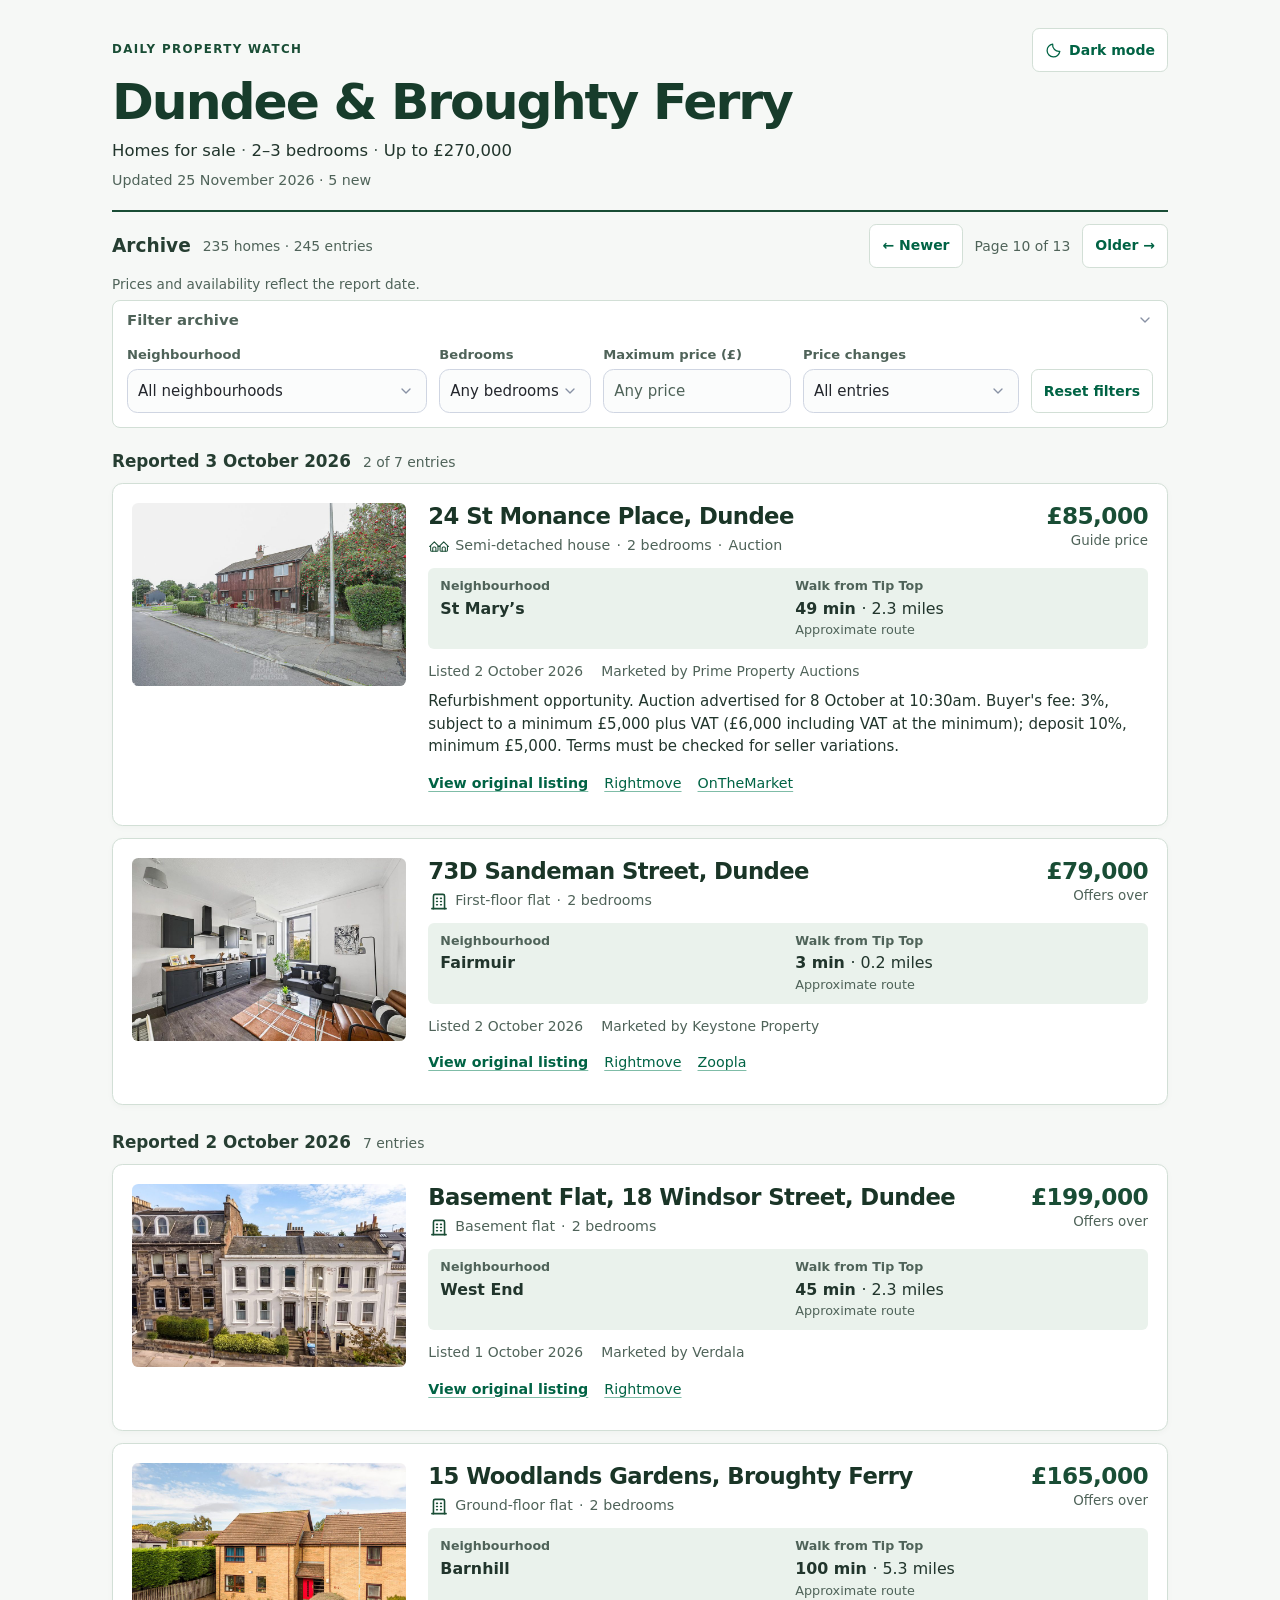
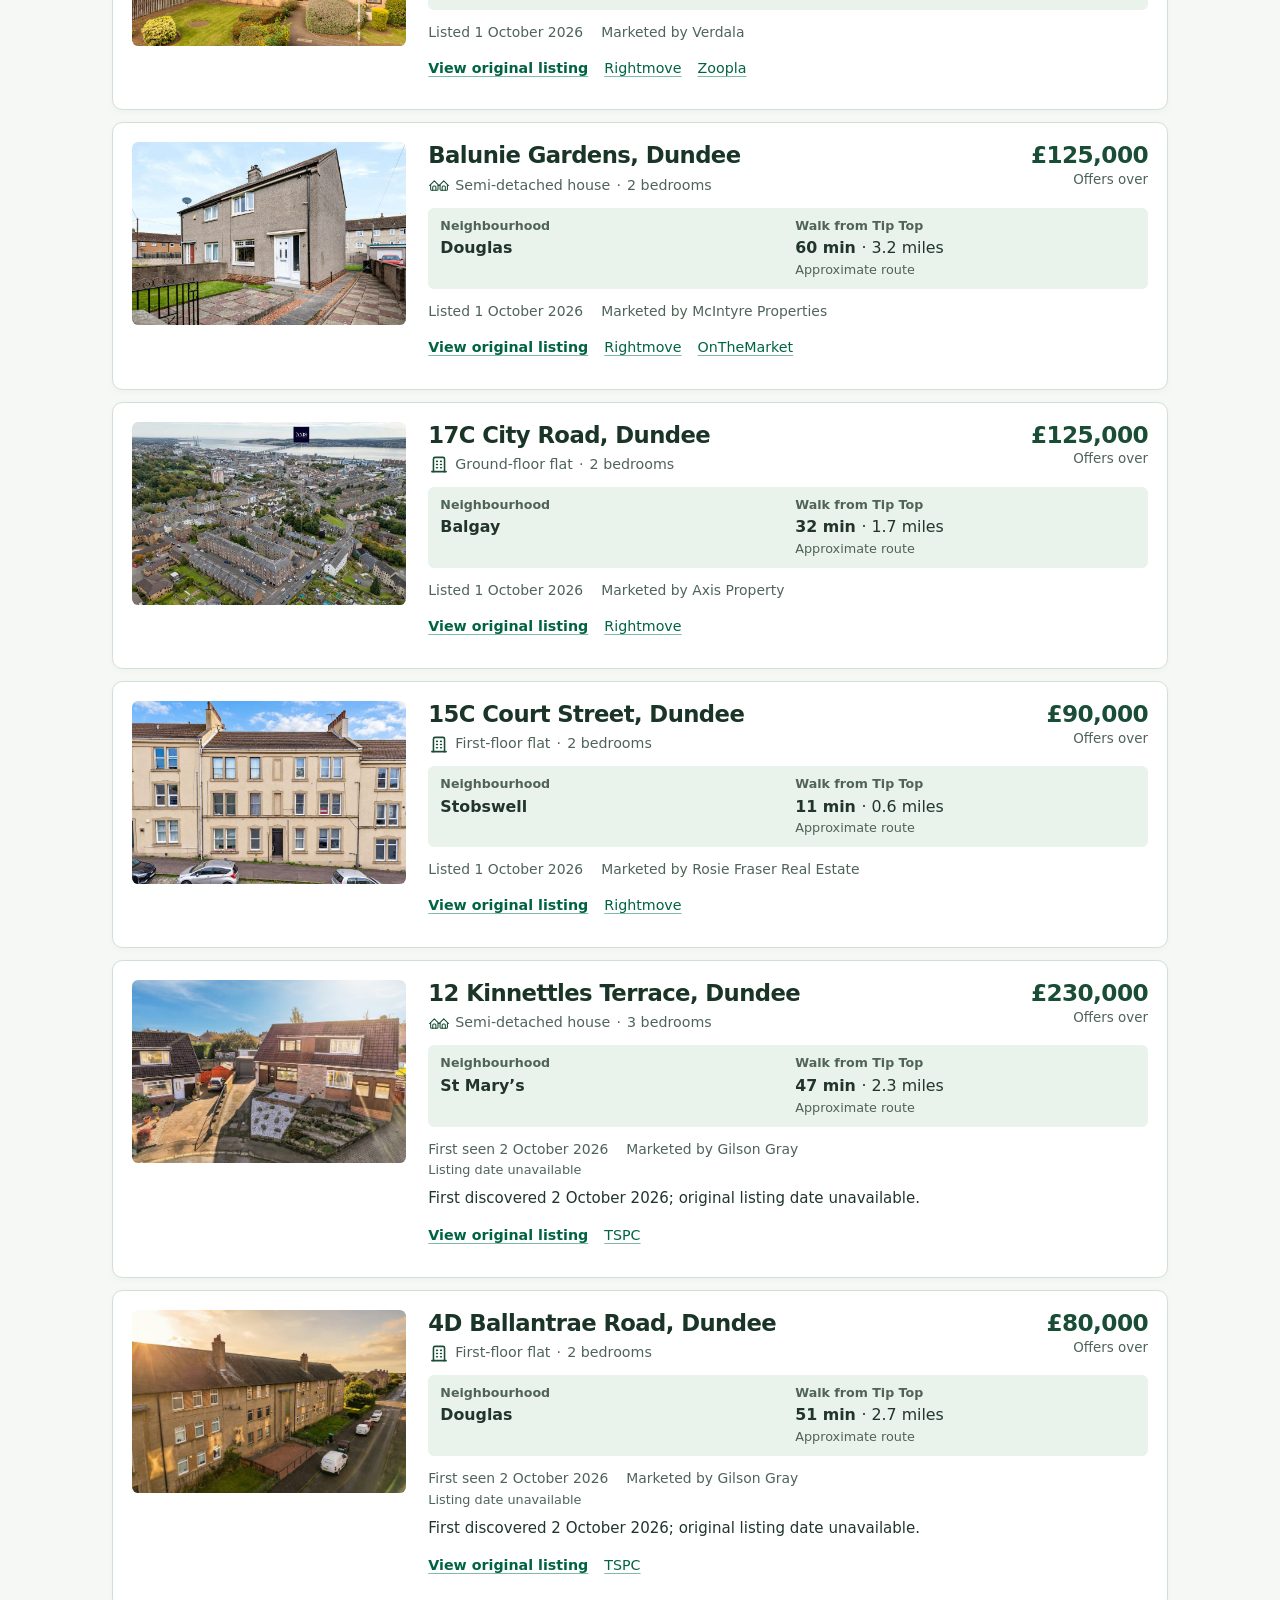
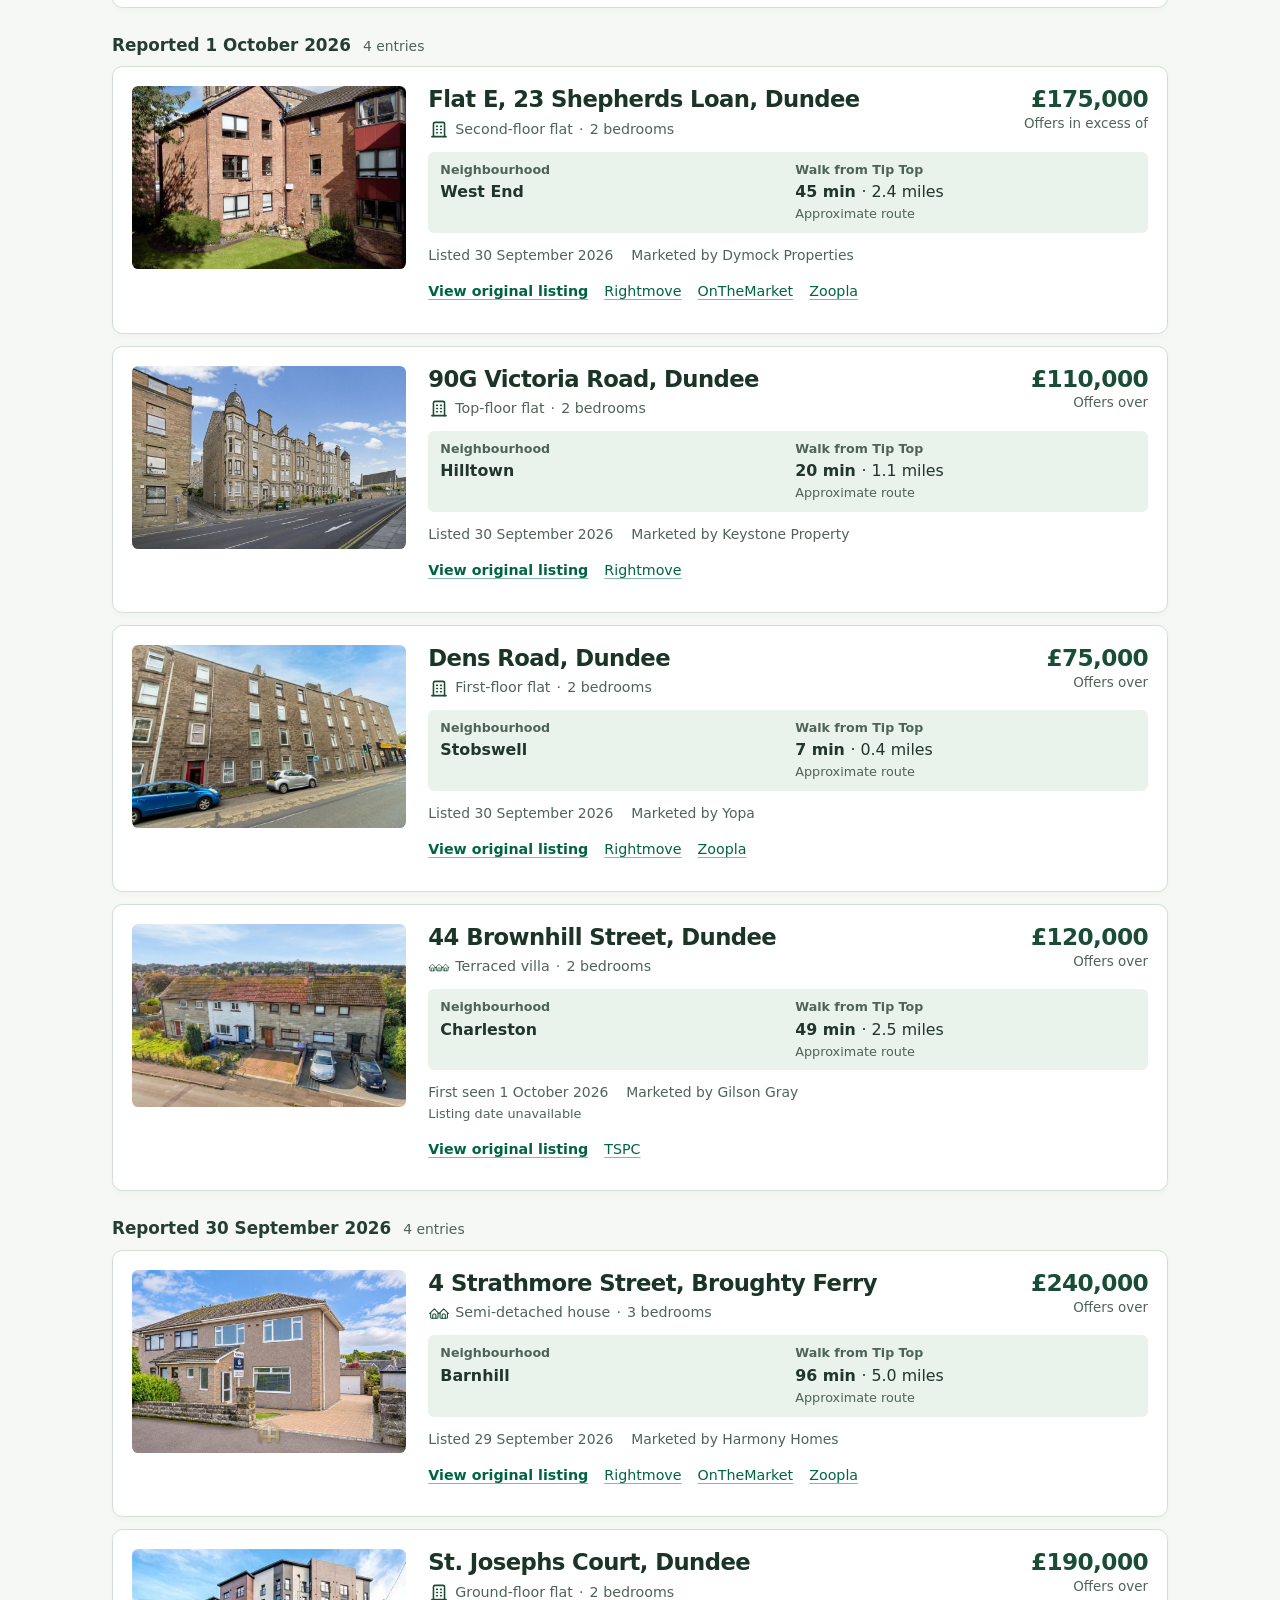
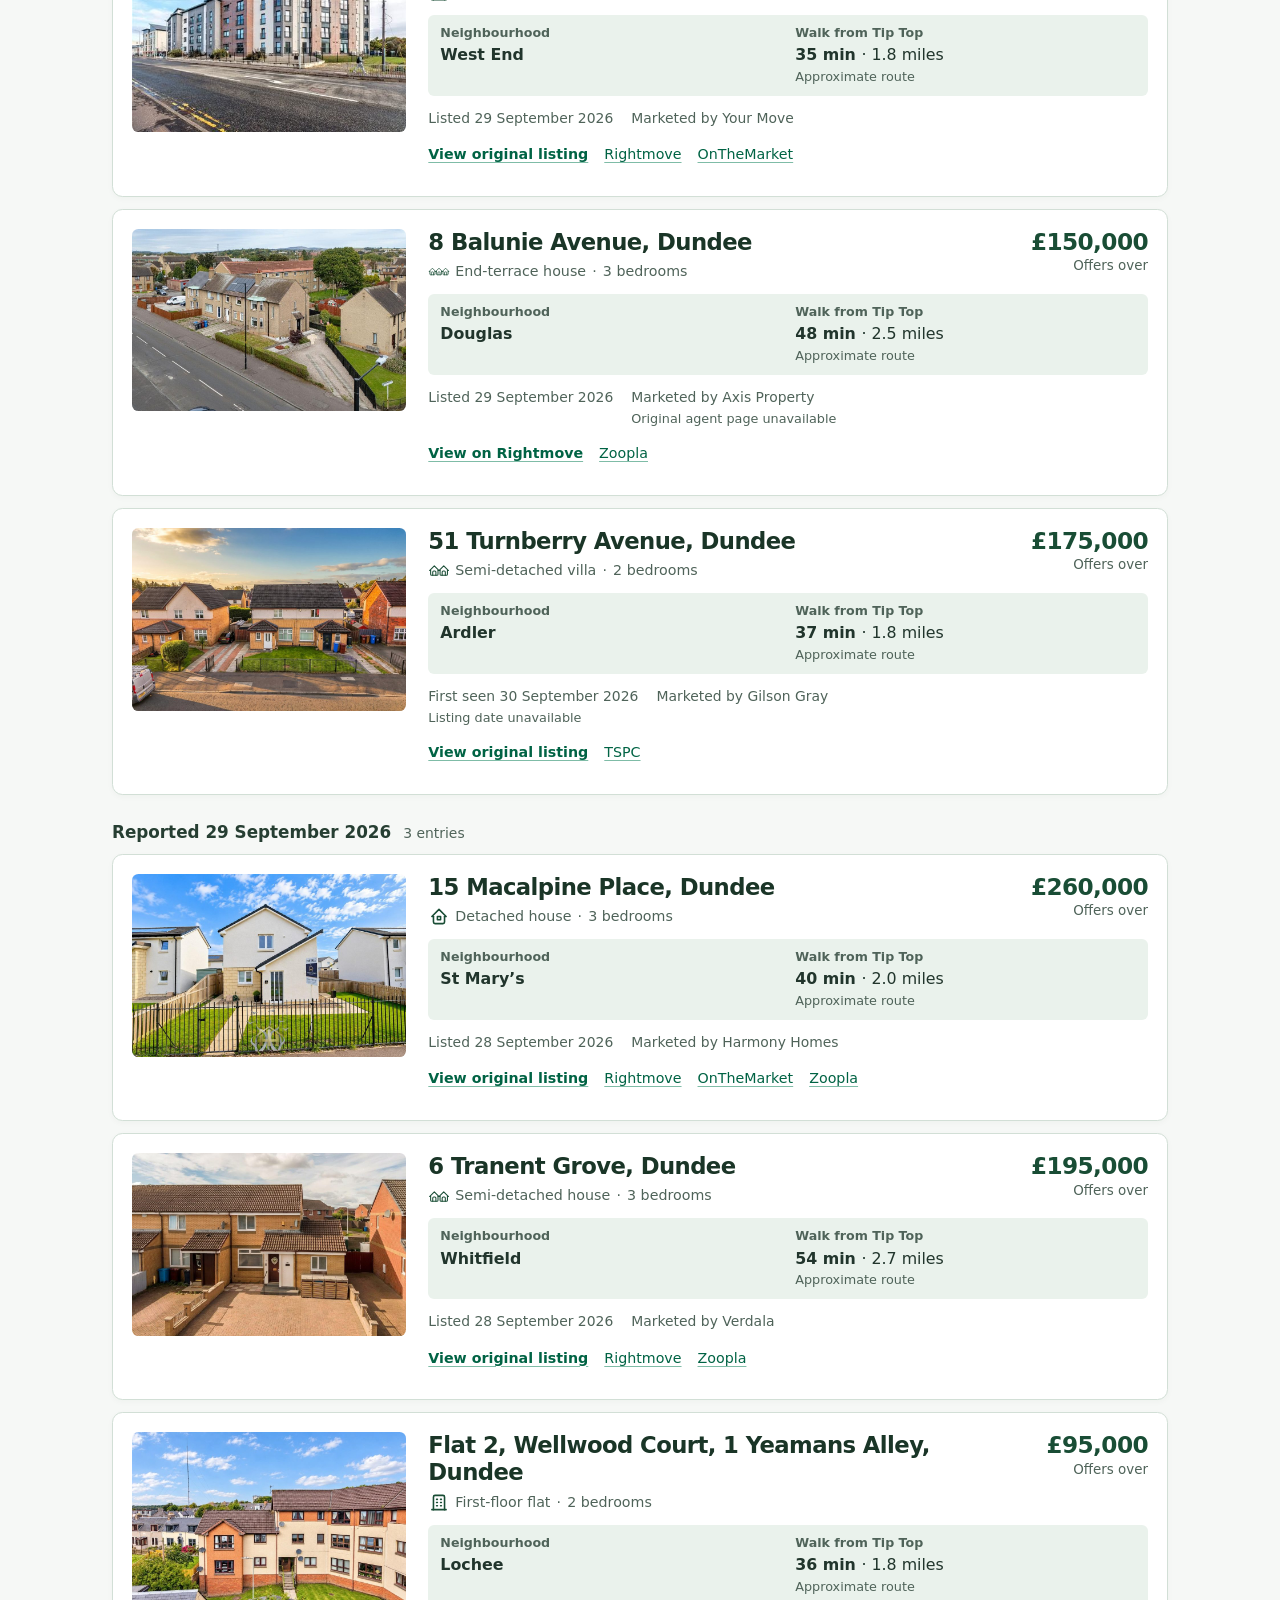
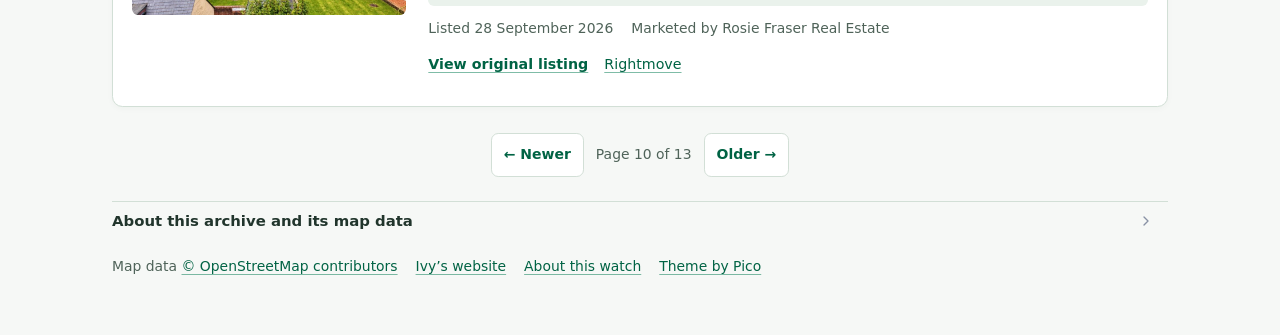
==== commit 27dfd9eb: "Publish Dundee property report" ====
--- a/page-10.html
+++ b/page-10.html
@@ -4,11 +4,11 @@
 <body><a class="skip-link" href="#properties">Skip to properties</a><main class="container">
 <header class="masthead"><div class="masthead-top"><p class="eyebrow">Daily property watch</p><button id="theme-toggle" class="theme-toggle" type="button" aria-pressed="false" hidden><svg viewBox="0 0 24 24" fill="none" stroke="currentColor" stroke-width="1.8" stroke-linecap="round" stroke-linejoin="round" aria-hidden="true"><path d="M20.9 13.2A9 9 0 0 1 10.8 3.1 9 9 0 1 0 20.9 13.2Z"/></svg><span>Dark mode</span></button></div>
 <h1>Dundee &amp; Broughty Ferry</h1><p class="criteria">Homes for sale <span>·</span> 2–3 bedrooms <span>·</span> Up to £270,000</p>
-<p class="update">Updated <time datetime="2026-11-24">24 November 2026</time> <span>· 3 new</span></p></header>
-<div class="archive-tools"><div class="archive-title"><h2>Archive</h2><p>230 homes · 240 entries</p></div><nav class="pagination" aria-label="Property pages"><a href="page-9.html" rel="prev">← Newer</a><span>Page 10 of 12</span><a href="page-11.html" rel="next">Older →</a></nav><p class="archive-note">Prices and availability reflect the report date.</p><div id="archive-filters" class="archive-filters" data-page="10" data-pages="12" data-total="240" data-version="2ae831879a1b36a4" hidden>
+<p class="update">Updated <time datetime="2026-11-25">25 November 2026</time> <span>· 5 new</span></p></header>
+<div class="archive-tools"><div class="archive-title"><h2>Archive</h2><p>235 homes · 245 entries</p></div><nav class="pagination" aria-label="Property pages"><a href="page-9.html" rel="prev">← Newer</a><span>Page 10 of 13</span><a href="page-11.html" rel="next">Older →</a></nav><p class="archive-note">Prices and availability reflect the report date.</p><div id="archive-filters" class="archive-filters" data-page="10" data-pages="13" data-total="245" data-version="b187348592343264" hidden>
 <details class="filter-panel"><summary>Filter archive <span class="filter-active-count" hidden></span></summary>
 <form class="filter-fields" aria-label="Filter archive" aria-controls="properties">
-<label class="filter-field"><span class="filter-label">Neighbourhood</span><select name="area"><option value="">All neighbourhoods</option><option value="ardler">Ardler</option><option value="balgay">Balgay</option><option value="balgillo">Balgillo</option><option value="ballumbie">Ballumbie</option><option value="barnhill">Barnhill</option><option value="baxter park">Baxter Park</option><option value="broughty ferry">Broughty Ferry</option><option value="central broughty ferry">Central Broughty Ferry</option><option value="central ferry">Central Ferry</option><option value="charleston">Charleston</option><option value="city centre">City Centre</option><option value="city quay">City Quay</option><option value="claypotts">Claypotts</option><option value="clepington">Clepington</option><option value="coldside">Coldside</option><option value="craigiebank">Craigiebank</option><option value="douglas">Douglas</option><option value="downfield">Downfield</option><option value="dryburgh">Dryburgh</option><option value="dykes of gray">Dykes of Gray</option><option value="eastport">Eastport</option><option value="fairmuir">Fairmuir</option><option value="fintry">Fintry</option><option value="hilltown">Hilltown</option><option value="hilltown / law">Hilltown / Law</option><option value="kirkton">Kirkton</option><option value="law">Law</option><option value="linlathen">Linlathen</option><option value="lochee">Lochee</option><option value="lochee east">Lochee East</option><option value="maryfield">Maryfield</option><option value="menzieshill">Menzieshill</option><option value="mid craigie">Mid Craigie</option><option value="panmurefield">Panmurefield</option><option value="pitkerro">Pitkerro</option><option value="riverside">Riverside</option><option value="st mary’s">St Mary’s</option><option value="stobswell">Stobswell</option><option value="strathmartine">Strathmartine</option><option value="west end">West End</option><option value="west ferry">West Ferry</option><option value="west ferry / broughty ferry">West Ferry / Broughty Ferry</option><option value="whitfield">Whitfield</option><option value="woodside">Woodside</option><option value="neighbourhood unconfirmed">Neighbourhood unconfirmed</option></select></label>
+<label class="filter-field"><span class="filter-label">Neighbourhood</span><select name="area"><option value="">All neighbourhoods</option><option value="ardler">Ardler</option><option value="balgay">Balgay</option><option value="balgillo">Balgillo</option><option value="ballumbie">Ballumbie</option><option value="barnhill">Barnhill</option><option value="baxter park">Baxter Park</option><option value="broughty ferry">Broughty Ferry</option><option value="central broughty ferry">Central Broughty Ferry</option><option value="central ferry">Central Ferry</option><option value="charleston">Charleston</option><option value="city centre">City Centre</option><option value="city quay">City Quay</option><option value="claypotts">Claypotts</option><option value="clepington">Clepington</option><option value="coldside">Coldside</option><option value="craigiebank">Craigiebank</option><option value="douglas">Douglas</option><option value="downfield">Downfield</option><option value="dryburgh">Dryburgh</option><option value="dundee">Dundee</option><option value="dykes of gray">Dykes of Gray</option><option value="eastport">Eastport</option><option value="fairmuir">Fairmuir</option><option value="fintry">Fintry</option><option value="hilltown">Hilltown</option><option value="hilltown / law">Hilltown / Law</option><option value="kirkton">Kirkton</option><option value="law">Law</option><option value="linlathen">Linlathen</option><option value="lochee">Lochee</option><option value="lochee east">Lochee East</option><option value="maryfield">Maryfield</option><option value="menzieshill">Menzieshill</option><option value="mid craigie">Mid Craigie</option><option value="north-west of dundee">north-west of Dundee</option><option value="panmurefield">Panmurefield</option><option value="pitkerro">Pitkerro</option><option value="riverside">Riverside</option><option value="st mary’s">St Mary’s</option><option value="stobswell">Stobswell</option><option value="strathmartine">Strathmartine</option><option value="west end">West End</option><option value="west ferry">West Ferry</option><option value="west ferry / broughty ferry">West Ferry / Broughty Ferry</option><option value="whitfield">Whitfield</option><option value="woodside">Woodside</option><option value="neighbourhood unconfirmed">Neighbourhood unconfirmed</option></select></label>
 <label class="filter-field"><span class="filter-label">Bedrooms</span><select name="beds"><option value="">Any bedrooms</option><option value="2">2 bedrooms</option><option value="3">3 bedrooms</option></select></label>
 <label class="filter-field"><span class="filter-label">Maximum price (£)</span><input type="number" name="price" inputmode="numeric" min="0" step="1" placeholder="Any price"></label>
 <label class="filter-field"><span class="filter-label">Price changes</span><select name="change"><option value="">All entries</option><option value="changed">All price changes</option><option value="reduced">Price reductions</option><option value="increased">Price increases</option></select></label>
@@ -16,7 +16,27 @@
 </form></details>
 <div class="filter-feedback"><p id="filter-status" class="filter-status" role="status" aria-atomic="true"></p><button type="button" class="filter-retry" hidden>Retry</button></div>
 </div></div>
-<div id="properties" tabindex="-1"><section class="report-day" data-day="2026-10-02"><div class="day-heading"><h2>Reported <time datetime="2026-10-02">2 October 2026</time></h2><span data-day-count>4 of 7 entries</span></div><div data-cards><article class="property-card has-photo" data-area="balgay" data-beds="2" data-price="125000" data-change="">
+<div id="properties" tabindex="-1"><section class="report-day" data-day="2026-10-03"><div class="day-heading"><h2>Reported <time datetime="2026-10-03">3 October 2026</time></h2><span data-day-count>2 of 7 entries</span></div><div data-cards><article class="property-card has-photo" data-area="st mary’s" data-beds="2" data-price="85000" data-change="">
+<div class="card-heading"><div class="identity"><h3>24 St Monance Place, Dundee</h3><div class="property-summary"><span class="property-type type-semi"><svg viewBox="0 0 28 24" fill="none" stroke="currentColor" stroke-width="2" stroke-linecap="round" stroke-linejoin="round" aria-hidden="true" focusable="false"><g transform="translate(0 4) scale(.67)"><path d="M5 12l-2 0l9 -9l9 9l-2 0" /><path d="M5 12v7a2 2 0 0 0 2 2h10a2 2 0 0 0 2 -2v-7" /><path d="M9 21v-6a2 2 0 0 1 2 -2h2a2 2 0 0 1 2 2v6" /></g><g transform="translate(12 4) scale(.67)"><path d="M5 12l-2 0l9 -9l9 9l-2 0" /><path d="M5 12v7a2 2 0 0 0 2 2h10a2 2 0 0 0 2 -2v-7" /><path d="M9 21v-6a2 2 0 0 1 2 -2h2a2 2 0 0 1 2 2v6" /></g></svg><span>Semi-detached house</span></span><span>2 bedrooms</span><span>Auction</span></div></div><div class="asking"><span class="price">£85,000</span><span class="qualifier">Guide price</span></div></div>
+<dl class="property-location"><div class="area"><dt>Neighbourhood</dt><dd>St Mary’s</dd></div><div class="walking"><dt>Walk from Tip Top</dt><dd>49 min <span class="distance">· 2.3 miles</span><small>Approximate route</small></dd></div></dl><figure class="photo"><a href="https://primepropertyauctions.co.uk/property/24-st-monance-place-dundee-dd3-9lf/" aria-label="View listing for 24 St Monance Place, Dundee"><img src="images/586ccc75031891a2664ca6a51043d21a177686cc32602ce00b182873eaafb6c7.jpg" alt="24 St Monance Place, Dundee" loading="lazy" decoding="async" width="640" height="427" onerror="this.closest('article').classList.remove('has-photo');this.closest('figure').remove()"></a></figure>
+<div class="card-detail"><div class="listing-meta"><p class="date">Listed <time datetime="2026-10-02">2 October 2026</time></p><p class="agent">Marketed by Prime Property Auctions</p></div><p class="notes">Refurbishment opportunity. Auction advertised for 8 October at 10:30am. Buyer&#x27;s fee: 3%, subject to a minimum £5,000 plus VAT (£6,000 including VAT at the minimum); deposit 10%, minimum £5,000. Terms must be checked for seller variations.</p>
+<nav class="links" aria-label="Listings for 24 St Monance Place, Dundee"><a class="original" href="https://primepropertyauctions.co.uk/property/24-st-monance-place-dundee-dd3-9lf/" rel="noopener noreferrer">View original listing</a><a href="https://www.rightmove.co.uk/properties/93865746" rel="noopener noreferrer">Rightmove</a><a href="https://www.onthemarket.com/details/20463521/" rel="noopener noreferrer">OnTheMarket</a></nav></div></article><article class="property-card has-photo" data-area="fairmuir" data-beds="2" data-price="79000" data-change="">
+<div class="card-heading"><div class="identity"><h3>73D Sandeman Street, Dundee</h3><div class="property-summary"><span class="property-type type-flat"><svg viewBox="0 0 24 24" fill="none" stroke="currentColor" stroke-width="2" stroke-linecap="round" stroke-linejoin="round" aria-hidden="true" focusable="false"><path d="M3 21l18 0" /><path d="M9 8l1 0" /><path d="M9 12l1 0" /><path d="M9 16l1 0" /><path d="M14 8l1 0" /><path d="M14 12l1 0" /><path d="M14 16l1 0" /><path d="M5 21v-16a2 2 0 0 1 2 -2h10a2 2 0 0 1 2 2v16" /></svg><span>First-floor flat</span></span><span>2 bedrooms</span></div></div><div class="asking"><span class="price">£79,000</span><span class="qualifier">Offers over</span></div></div>
+<dl class="property-location"><div class="area"><dt>Neighbourhood</dt><dd>Fairmuir</dd></div><div class="walking"><dt>Walk from Tip Top</dt><dd>3 min <span class="distance">· 0.2 miles</span><small>Approximate route</small></dd></div></dl><figure class="photo"><a href="https://www.thekeystoneproperty.com/property/261/" aria-label="View listing for 73D Sandeman Street, Dundee"><img src="images/3d5706a81435dabc538284f9deae1a70718122bd48654e2410c9187af33eb633.jpg" alt="73D Sandeman Street, Dundee" loading="lazy" decoding="async" width="640" height="427" onerror="this.closest('article').classList.remove('has-photo');this.closest('figure').remove()"></a></figure>
+<div class="card-detail"><div class="listing-meta"><p class="date">Listed <time datetime="2026-10-02">2 October 2026</time></p><p class="agent">Marketed by Keystone Property</p></div>
+<nav class="links" aria-label="Listings for 73D Sandeman Street, Dundee"><a class="original" href="https://www.thekeystoneproperty.com/property/261/" rel="noopener noreferrer">View original listing</a><a href="https://www.rightmove.co.uk/properties/93856056" rel="noopener noreferrer">Rightmove</a><a href="https://www.zoopla.co.uk/for-sale/details/74400965/" rel="noopener noreferrer">Zoopla</a></nav></div></article></div></section><section class="report-day" data-day="2026-10-02"><div class="day-heading"><h2>Reported <time datetime="2026-10-02">2 October 2026</time></h2><span data-day-count>7 entries</span></div><div data-cards><article class="property-card has-photo" data-area="west end" data-beds="2" data-price="199000" data-change="">
+<div class="card-heading"><div class="identity"><h3>Basement Flat, 18 Windsor Street, Dundee</h3><div class="property-summary"><span class="property-type type-flat"><svg viewBox="0 0 24 24" fill="none" stroke="currentColor" stroke-width="2" stroke-linecap="round" stroke-linejoin="round" aria-hidden="true" focusable="false"><path d="M3 21l18 0" /><path d="M9 8l1 0" /><path d="M9 12l1 0" /><path d="M9 16l1 0" /><path d="M14 8l1 0" /><path d="M14 12l1 0" /><path d="M14 16l1 0" /><path d="M5 21v-16a2 2 0 0 1 2 -2h10a2 2 0 0 1 2 2v16" /></svg><span>Basement flat</span></span><span>2 bedrooms</span></div></div><div class="asking"><span class="price">£199,000</span><span class="qualifier">Offers over</span></div></div>
+<dl class="property-location"><div class="area"><dt>Neighbourhood</dt><dd>West End</dd></div><div class="walking"><dt>Walk from Tip Top</dt><dd>45 min <span class="distance">· 2.3 miles</span><small>Approximate route</small></dd></div></dl><figure class="photo"><a href="https://verdala.co.uk/property/18-windsor-street-dundee-dd2-1bp/" aria-label="View listing for Basement Flat, 18 Windsor Street, Dundee"><img src="images/29fd104bfedcfde012cdaef4bb0d8db7672ca8b9402a6f8d45020b904e3efaeb.jpg" alt="Basement Flat, 18 Windsor Street, Dundee" loading="lazy" decoding="async" width="640" height="427" onerror="this.closest('article').classList.remove('has-photo');this.closest('figure').remove()"></a></figure>
+<div class="card-detail"><div class="listing-meta"><p class="date">Listed <time datetime="2026-10-01">1 October 2026</time></p><p class="agent">Marketed by Verdala</p></div>
+<nav class="links" aria-label="Listings for Basement Flat, 18 Windsor Street, Dundee"><a class="original" href="https://verdala.co.uk/property/18-windsor-street-dundee-dd2-1bp/" rel="noopener noreferrer">View original listing</a><a href="https://www.rightmove.co.uk/properties/93818847" rel="noopener noreferrer">Rightmove</a></nav></div></article><article class="property-card has-photo" data-area="barnhill" data-beds="2" data-price="165000" data-change="">
+<div class="card-heading"><div class="identity"><h3>15 Woodlands Gardens, Broughty Ferry</h3><div class="property-summary"><span class="property-type type-flat"><svg viewBox="0 0 24 24" fill="none" stroke="currentColor" stroke-width="2" stroke-linecap="round" stroke-linejoin="round" aria-hidden="true" focusable="false"><path d="M3 21l18 0" /><path d="M9 8l1 0" /><path d="M9 12l1 0" /><path d="M9 16l1 0" /><path d="M14 8l1 0" /><path d="M14 12l1 0" /><path d="M14 16l1 0" /><path d="M5 21v-16a2 2 0 0 1 2 -2h10a2 2 0 0 1 2 2v16" /></svg><span>Ground-floor flat</span></span><span>2 bedrooms</span></div></div><div class="asking"><span class="price">£165,000</span><span class="qualifier">Offers over</span></div></div>
+<dl class="property-location"><div class="area"><dt>Neighbourhood</dt><dd>Barnhill</dd></div><div class="walking"><dt>Walk from Tip Top</dt><dd>100 min <span class="distance">· 5.3 miles</span><small>Approximate route</small></dd></div></dl><figure class="photo"><a href="https://verdala.co.uk/property/15-woodlands-gardens-broughty-ferry-dd5-2st/" aria-label="View listing for 15 Woodlands Gardens, Broughty Ferry"><img src="images/d0f17bcadb82ee98aea662ce52eaef77f684ff3ffddae5a8d630b1c706c0dcaa.jpg" alt="15 Woodlands Gardens, Broughty Ferry" loading="lazy" decoding="async" width="640" height="427" onerror="this.closest('article').classList.remove('has-photo');this.closest('figure').remove()"></a></figure>
+<div class="card-detail"><div class="listing-meta"><p class="date">Listed <time datetime="2026-10-01">1 October 2026</time></p><p class="agent">Marketed by Verdala</p></div>
+<nav class="links" aria-label="Listings for 15 Woodlands Gardens, Broughty Ferry"><a class="original" href="https://verdala.co.uk/property/15-woodlands-gardens-broughty-ferry-dd5-2st/" rel="noopener noreferrer">View original listing</a><a href="https://www.rightmove.co.uk/properties/93818217" rel="noopener noreferrer">Rightmove</a><a href="https://www.zoopla.co.uk/for-sale/details/74392193/" rel="noopener noreferrer">Zoopla</a></nav></div></article><article class="property-card has-photo" data-area="douglas" data-beds="2" data-price="125000" data-change="">
+<div class="card-heading"><div class="identity"><h3>Balunie Gardens, Dundee</h3><div class="property-summary"><span class="property-type type-semi"><svg viewBox="0 0 28 24" fill="none" stroke="currentColor" stroke-width="2" stroke-linecap="round" stroke-linejoin="round" aria-hidden="true" focusable="false"><g transform="translate(0 4) scale(.67)"><path d="M5 12l-2 0l9 -9l9 9l-2 0" /><path d="M5 12v7a2 2 0 0 0 2 2h10a2 2 0 0 0 2 -2v-7" /><path d="M9 21v-6a2 2 0 0 1 2 -2h2a2 2 0 0 1 2 2v6" /></g><g transform="translate(12 4) scale(.67)"><path d="M5 12l-2 0l9 -9l9 9l-2 0" /><path d="M5 12v7a2 2 0 0 0 2 2h10a2 2 0 0 0 2 -2v-7" /><path d="M9 21v-6a2 2 0 0 1 2 -2h2a2 2 0 0 1 2 2v6" /></g></svg><span>Semi-detached house</span></span><span>2 bedrooms</span></div></div><div class="asking"><span class="price">£125,000</span><span class="qualifier">Offers over</span></div></div>
+<dl class="property-location"><div class="area"><dt>Neighbourhood</dt><dd>Douglas</dd></div><div class="walking"><dt>Walk from Tip Top</dt><dd>60 min <span class="distance">· 3.2 miles</span><small>Approximate route</small></dd></div></dl><figure class="photo"><a href="https://www.mcintyre-properties.com/properties-for-sale/property/449-balunie-gardens-dundee" aria-label="View listing for Balunie Gardens, Dundee"><img src="images/2c9448de994642c43ebbddd952fa1528ca541bf8c76414db8a17062bf7b0f676.jpg" alt="Balunie Gardens, Dundee" loading="lazy" decoding="async" width="640" height="427" onerror="this.closest('article').classList.remove('has-photo');this.closest('figure').remove()"></a></figure>
+<div class="card-detail"><div class="listing-meta"><p class="date">Listed <time datetime="2026-10-01">1 October 2026</time></p><p class="agent">Marketed by McIntyre Properties</p></div>
+<nav class="links" aria-label="Listings for Balunie Gardens, Dundee"><a class="original" href="https://www.mcintyre-properties.com/properties-for-sale/property/449-balunie-gardens-dundee" rel="noopener noreferrer">View original listing</a><a href="https://www.rightmove.co.uk/properties/93814533" rel="noopener noreferrer">Rightmove</a><a href="https://www.onthemarket.com/details/20454114/" rel="noopener noreferrer">OnTheMarket</a></nav></div></article><article class="property-card has-photo" data-area="balgay" data-beds="2" data-price="125000" data-change="">
 <div class="card-heading"><div class="identity"><h3>17C City Road, Dundee</h3><div class="property-summary"><span class="property-type type-flat"><svg viewBox="0 0 24 24" fill="none" stroke="currentColor" stroke-width="2" stroke-linecap="round" stroke-linejoin="round" aria-hidden="true" focusable="false"><path d="M3 21l18 0" /><path d="M9 8l1 0" /><path d="M9 12l1 0" /><path d="M9 16l1 0" /><path d="M14 8l1 0" /><path d="M14 12l1 0" /><path d="M14 16l1 0" /><path d="M5 21v-16a2 2 0 0 1 2 -2h10a2 2 0 0 1 2 2v16" /></svg><span>Ground-floor flat</span></span><span>2 bedrooms</span></div></div><div class="asking"><span class="price">£125,000</span><span class="qualifier">Offers over</span></div></div>
 <dl class="property-location"><div class="area"><dt>Neighbourhood</dt><dd>Balgay</dd></div><div class="walking"><dt>Walk from Tip Top</dt><dd>32 min <span class="distance">· 1.7 miles</span><small>Approximate route</small></dd></div></dl><figure class="photo"><a href="https://www.axispropertygroup.co.uk/properties/22172594/sales" aria-label="View listing for 17C City Road, Dundee"><img src="images/2095487ff232e9040d3c5c0bdc16450afa270f99b6ae872a8f3894016a4c3cc6.jpg" alt="17C City Road, Dundee" loading="lazy" decoding="async" width="640" height="427" onerror="this.closest('article').classList.remove('has-photo');this.closest('figure').remove()"></a></figure>
 <div class="card-detail"><div class="listing-meta"><p class="date">Listed <time datetime="2026-10-01">1 October 2026</time></p><p class="agent">Marketed by Axis Property</p></div>
@@ -76,31 +96,12 @@
 <div class="card-heading"><div class="identity"><h3>Flat 2, Wellwood Court, 1 Yeamans Alley, Dundee</h3><div class="property-summary"><span class="property-type type-flat"><svg viewBox="0 0 24 24" fill="none" stroke="currentColor" stroke-width="2" stroke-linecap="round" stroke-linejoin="round" aria-hidden="true" focusable="false"><path d="M3 21l18 0" /><path d="M9 8l1 0" /><path d="M9 12l1 0" /><path d="M9 16l1 0" /><path d="M14 8l1 0" /><path d="M14 12l1 0" /><path d="M14 16l1 0" /><path d="M5 21v-16a2 2 0 0 1 2 -2h10a2 2 0 0 1 2 2v16" /></svg><span>First-floor flat</span></span><span>2 bedrooms</span></div></div><div class="asking"><span class="price">£95,000</span><span class="qualifier">Offers over</span></div></div>
 <dl class="property-location"><div class="area"><dt>Neighbourhood</dt><dd>Lochee</dd></div><div class="walking"><dt>Walk from Tip Top</dt><dd>36 min <span class="distance">· 1.8 miles</span><small>Approximate route</small></dd></div></dl><figure class="photo"><a href="https://www.rosiefraserrealestate.com/property-details/34960292/-/dundee/1-3" aria-label="View listing for Flat 2, Wellwood Court, 1 Yeamans Alley, Dundee"><img src="images/901c743731cecea6251c85900f8214d9d6f695d3033d20b791f26083b9a957b3.jpg" alt="Flat 2, Wellwood Court, 1 Yeamans Alley, Dundee" loading="lazy" decoding="async" width="640" height="427" onerror="this.closest('article').classList.remove('has-photo');this.closest('figure').remove()"></a></figure>
 <div class="card-detail"><div class="listing-meta"><p class="date">Listed <time datetime="2026-09-28">28 September 2026</time></p><p class="agent">Marketed by Rosie Fraser Real Estate</p></div>
-<nav class="links" aria-label="Listings for Flat 2, Wellwood Court, 1 Yeamans Alley, Dundee"><a class="original" href="https://www.rosiefraserrealestate.com/property-details/34960292/-/dundee/1-3" rel="noopener noreferrer">View original listing</a><a href="https://www.rightmove.co.uk/properties/93641043" rel="noopener noreferrer">Rightmove</a></nav></div></article></div></section><section class="report-day" data-day="2026-09-28"><div class="day-heading"><h2>Reported <time datetime="2026-09-28">28 September 2026</time></h2><span data-day-count>3 entries</span></div><div data-cards><article class="property-card has-photo" data-area="eastport" data-beds="2" data-price="140000" data-change="">
-<div class="card-heading"><div class="identity"><h3>62 Kenilworth Avenue, Dundee</h3><div class="property-summary"><span class="property-type type-flat"><svg viewBox="0 0 24 24" fill="none" stroke="currentColor" stroke-width="2" stroke-linecap="round" stroke-linejoin="round" aria-hidden="true" focusable="false"><path d="M3 21l18 0" /><path d="M9 8l1 0" /><path d="M9 12l1 0" /><path d="M9 16l1 0" /><path d="M14 8l1 0" /><path d="M14 12l1 0" /><path d="M14 16l1 0" /><path d="M5 21v-16a2 2 0 0 1 2 -2h10a2 2 0 0 1 2 2v16" /></svg><span>Ground-floor flat</span></span><span>2 bedrooms</span></div></div><div class="asking"><span class="price">£140,000</span><span class="qualifier">Offers over</span></div></div>
-<dl class="property-location"><div class="area"><dt>Neighbourhood</dt><dd>Eastport</dd></div><div class="walking"><dt>Walk from Tip Top</dt><dd>34 min <span class="distance">· 1.8 miles</span><small>Approximate route</small></dd></div></dl><figure class="photo"><a href="https://connellyyeoman.com/property/62-kenilworth-avenue-dundee-dd4-6lg/" aria-label="View listing for 62 Kenilworth Avenue, Dundee"><img src="images/a5510701bf49652e1470a692fc22be78275650296648fd424a439c1e1aa0c7f9.jpg" alt="62 Kenilworth Avenue, Dundee" loading="lazy" decoding="async" width="640" height="427" onerror="this.closest('article').classList.remove('has-photo');this.closest('figure').remove()"></a></figure>
-<div class="card-detail"><div class="listing-meta"><p class="date">First seen <time datetime="2026-09-28">28 September 2026</time><span class="date-note">Listing date unavailable</span></p><p class="agent">Marketed by Connelly &amp; Yeoman</p></div>
-<nav class="links" aria-label="Listings for 62 Kenilworth Avenue, Dundee"><a class="original" href="https://connellyyeoman.com/property/62-kenilworth-avenue-dundee-dd4-6lg/" rel="noopener noreferrer">View original listing</a><a href="https://tspc.co.uk/property/2-Bed-Ground-Floor-Flat-For-Sale-62-Kenilworth-Avenue-Dundee-DD4-6LG/" rel="noopener noreferrer">TSPC</a></nav></div></article><article class="property-card has-photo" data-area="baxter park" data-beds="2" data-price="135000" data-change="">
-<div class="card-heading"><div class="identity"><h3>38 Waverley Terrace, Dundee</h3><div class="property-summary"><span class="property-type type-flat"><svg viewBox="0 0 24 24" fill="none" stroke="currentColor" stroke-width="2" stroke-linecap="round" stroke-linejoin="round" aria-hidden="true" focusable="false"><path d="M3 21l18 0" /><path d="M9 8l1 0" /><path d="M9 12l1 0" /><path d="M9 16l1 0" /><path d="M14 8l1 0" /><path d="M14 12l1 0" /><path d="M14 16l1 0" /><path d="M5 21v-16a2 2 0 0 1 2 -2h10a2 2 0 0 1 2 2v16" /></svg><span>Ground-floor flat</span></span><span>2 bedrooms</span></div></div><div class="asking"><span class="price">£135,000</span><span class="qualifier">Offers over</span></div></div>
-<dl class="property-location"><div class="area"><dt>Neighbourhood</dt><dd>Baxter Park</dd></div><div class="walking"><dt>Walk from Tip Top</dt><dd>32 min <span class="distance">· 1.7 miles</span><small>Approximate route</small></dd></div></dl><figure class="photo"><a href="https://thorntons-property.co.uk/Dundee/DD4/38-Waverley-Terrace-2-bedroom-Flat" aria-label="View listing for 38 Waverley Terrace, Dundee"><img src="images/19c7c4489026f66f87884114a1f965c17973d3300961b8d048a0b362232ede59.jpg" alt="38 Waverley Terrace, Dundee" loading="lazy" decoding="async" width="640" height="427" onerror="this.closest('article').classList.remove('has-photo');this.closest('figure').remove()"></a></figure>
-<div class="card-detail"><div class="listing-meta"><p class="date">First seen <time datetime="2026-09-28">28 September 2026</time><span class="date-note">Listing date unavailable</span></p><p class="agent">Marketed by Thorntons Property</p></div>
-<nav class="links" aria-label="Listings for 38 Waverley Terrace, Dundee"><a class="original" href="https://thorntons-property.co.uk/Dundee/DD4/38-Waverley-Terrace-2-bedroom-Flat" rel="noopener noreferrer">View original listing</a><a href="https://tspc.co.uk/property/2-Bed-Ground-Floor-Flat-For-Sale-38-Waverley-Terrace-Dundee-DD4-6LJ/" rel="noopener noreferrer">TSPC</a></nav></div></article><article class="property-card has-photo" data-area="stobswell" data-beds="2" data-price="110000" data-change="">
-<div class="card-heading"><div class="identity"><h3>3/2, 29 Park Avenue, Dundee</h3><div class="property-summary"><span class="property-type type-flat"><svg viewBox="0 0 24 24" fill="none" stroke="currentColor" stroke-width="2" stroke-linecap="round" stroke-linejoin="round" aria-hidden="true" focusable="false"><path d="M3 21l18 0" /><path d="M9 8l1 0" /><path d="M9 12l1 0" /><path d="M9 16l1 0" /><path d="M14 8l1 0" /><path d="M14 12l1 0" /><path d="M14 16l1 0" /><path d="M5 21v-16a2 2 0 0 1 2 -2h10a2 2 0 0 1 2 2v16" /></svg><span>Top-floor flat</span></span><span>2 bedrooms</span></div></div><div class="asking"><span class="price">£110,000</span><span class="qualifier">Offers over</span></div></div>
-<dl class="property-location"><div class="area"><dt>Neighbourhood</dt><dd>Stobswell</dd></div><div class="walking"><dt>Walk from Tip Top</dt><dd>21 min <span class="distance">· 1.1 miles</span><small>Approximate route</small></dd></div></dl><figure class="photo"><a href="https://thorntons-property.co.uk/Dundee/DD4/3-2-29-Park-Avenue-2-bedroom-Flat/" aria-label="View listing for 3/2, 29 Park Avenue, Dundee"><img src="images/f66137906fbfc8a339d18b92e68e37be8c7bbc4083d338217a72aaf7ecf81e0d.jpg" alt="3/2, 29 Park Avenue, Dundee" loading="lazy" decoding="async" width="640" height="427" onerror="this.closest('article').classList.remove('has-photo');this.closest('figure').remove()"></a></figure>
-<div class="card-detail"><div class="listing-meta"><p class="date">First seen <time datetime="2026-09-28">28 September 2026</time><span class="date-note">Listing date unavailable</span></p><p class="agent">Marketed by Thorntons Property</p></div>
-<nav class="links" aria-label="Listings for 3/2, 29 Park Avenue, Dundee"><a class="original" href="https://thorntons-property.co.uk/Dundee/DD4/3-2-29-Park-Avenue-2-bedroom-Flat/" rel="noopener noreferrer">View original listing</a><a href="https://tspc.co.uk/property/2-Bed-Top-Floor-Flat-For-Sale-32-29-Park-Avenue-Dundee-DD4-6NE/" rel="noopener noreferrer">TSPC</a></nav></div></article></div></section><section class="report-day" data-day="2026-09-27"><div class="day-heading"><h2>Reported <time datetime="2026-09-27">27 September 2026</time></h2><span data-day-count>2 of 9 entries</span></div><div data-cards><article class="property-card has-photo" data-area="whitfield" data-beds="3" data-price="264900" data-change="">
-<div class="card-heading"><div class="identity"><h3>Plot 19, Tranent Grove, Dundee</h3><div class="property-summary"><span class="property-type type-semi"><svg viewBox="0 0 28 24" fill="none" stroke="currentColor" stroke-width="2" stroke-linecap="round" stroke-linejoin="round" aria-hidden="true" focusable="false"><g transform="translate(0 4) scale(.67)"><path d="M5 12l-2 0l9 -9l9 9l-2 0" /><path d="M5 12v7a2 2 0 0 0 2 2h10a2 2 0 0 0 2 -2v-7" /><path d="M9 21v-6a2 2 0 0 1 2 -2h2a2 2 0 0 1 2 2v6" /></g><g transform="translate(12 4) scale(.67)"><path d="M5 12l-2 0l9 -9l9 9l-2 0" /><path d="M5 12v7a2 2 0 0 0 2 2h10a2 2 0 0 0 2 -2v-7" /><path d="M9 21v-6a2 2 0 0 1 2 -2h2a2 2 0 0 1 2 2v6" /></g></svg><span>Semi-detached house</span></span><span>3 bedrooms</span><span>New build · Plot 19</span></div></div><div class="asking"><span class="price">£264,900</span><span class="qualifier">Offers over</span></div></div>
-<dl class="property-location"><div class="area"><dt>Neighbourhood</dt><dd>Whitfield</dd></div><div class="walking"><dt>Walk from Tip Top</dt><dd>54 min <span class="distance">· 2.7 miles</span><small>Approximate route</small></dd></div></dl><figure class="photo"><a href="https://www.mcintyre-properties.com/properties-for-sale/property/447-whitekirk-drive-dundee" aria-label="View listing for Plot 19, Tranent Grove, Dundee"><img src="images/57215ce2364f7613abb61e0e257b4efd77821ebf4b1447d934d592c8c9a3dddc.jpg" alt="Plot 19, Tranent Grove, Dundee" loading="lazy" decoding="async" width="640" height="427" onerror="this.closest('article').classList.remove('has-photo');this.closest('figure').remove()"></a><figcaption>Developer’s house-type image. Appearance may vary.</figcaption></figure>
-<div class="card-detail"><div class="listing-meta"><p class="date">Listed <time datetime="2026-09-24">24 September 2026</time></p><p class="agent">Marketed by McIntyre Properties</p></div><p class="notes">Included in the £260,001–£270,000 price-band catch-up; not represented as newly listed today. Annual communal-area service charge applies; amount not advertised.</p>
-<nav class="links" aria-label="Listings for Plot 19, Tranent Grove, Dundee"><a class="original" href="https://www.mcintyre-properties.com/properties-for-sale/property/447-whitekirk-drive-dundee" rel="noopener noreferrer">View original listing</a><a href="https://www.mcintyre-properties.com/properties-for-sale/property/447-tranent-grove-dundee" rel="noopener noreferrer">mcintyre-properties.com</a><a href="https://www.rightmove.co.uk/properties/93511014" rel="noopener noreferrer">Rightmove</a><a href="https://www.onthemarket.com/details/20402301/" rel="noopener noreferrer">OnTheMarket</a></nav></div></article><article class="property-card has-photo" data-area="st mary’s" data-beds="3" data-price="269000" data-change="">
-<div class="card-heading"><div class="identity"><h3>10 Macalpine Place, Dundee</h3><div class="property-summary"><span class="property-type type-detached"><svg viewBox="0 0 24 24" fill="none" stroke="currentColor" stroke-width="2" stroke-linecap="round" stroke-linejoin="round" aria-hidden="true" focusable="false"><path d="M5 12l-2 0l9 -9l9 9l-2 0" /><path d="M5 12v7a2 2 0 0 0 2 2h10a2 2 0 0 0 2 -2v-7" /><path d="M10 12h4v4h-4l0 -4" /></svg><span>Detached house</span></span><span>3 bedrooms</span></div></div><div class="asking"><span class="price">£269,000</span><span class="qualifier">Offers over</span></div></div>
-<dl class="property-location"><div class="area"><dt>Neighbourhood</dt><dd>St Mary’s</dd></div><div class="walking"><dt>Walk from Tip Top</dt><dd>40 min <span class="distance">· 2.0 miles</span><small>Approximate route</small></dd></div></dl><figure class="photo"><a href="https://verdala.co.uk/property/10-macalpine-place-dundee-dd3-9bf/" aria-label="View listing for 10 Macalpine Place, Dundee"><img src="images/a783c5b21d0c854bf92806fae08aeaf40460d5420a3bbf94a88f0984f81bdddc.jpg" alt="10 Macalpine Place, Dundee" loading="lazy" decoding="async" width="640" height="427" onerror="this.closest('article').classList.remove('has-photo');this.closest('figure').remove()"></a></figure>
-<div class="card-detail"><div class="listing-meta"><p class="date">Listed <time datetime="2026-09-23">23 September 2026</time></p><p class="agent">Marketed by Verdala</p></div><p class="notes">Included in the £260,001–£270,000 price-band catch-up; not represented as newly listed today.</p>
-<nav class="links" aria-label="Listings for 10 Macalpine Place, Dundee"><a class="original" href="https://verdala.co.uk/property/10-macalpine-place-dundee-dd3-9bf/" rel="noopener noreferrer">View original listing</a><a href="https://www.rightmove.co.uk/properties/93498324" rel="noopener noreferrer">Rightmove</a><a href="https://www.zoopla.co.uk/for-sale/details/74319665/" rel="noopener noreferrer">Zoopla</a></nav></div></article></div></section></div><nav class="pagination" aria-label="Property pages"><a href="page-9.html" rel="prev">← Newer</a><span>Page 10 of 12</span><a href="page-11.html" rel="next">Older →</a></nav><footer class="site-footer">
+<nav class="links" aria-label="Listings for Flat 2, Wellwood Court, 1 Yeamans Alley, Dundee"><a class="original" href="https://www.rosiefraserrealestate.com/property-details/34960292/-/dundee/1-3" rel="noopener noreferrer">View original listing</a><a href="https://www.rightmove.co.uk/properties/93641043" rel="noopener noreferrer">Rightmove</a></nav></div></article></div></section></div><nav class="pagination" aria-label="Property pages"><a href="page-9.html" rel="prev">← Newer</a><span>Page 10 of 13</span><a href="page-11.html" rel="next">Older →</a></nav><footer class="site-footer">
 <details><summary>About this archive and its map data</summary>
 <p>Each entry records the price and availability on the day it was reported. An older entry for the same home stays in the archive after a price change. Check the listing for current availability.</p>
 <p>“Listed” is the date supplied by the listing. “First seen” is the date the watch found the home when the original listing date was unavailable.</p>
 <p>Neighbourhood names come from listing descriptions or local geographic evidence. A statistical area or postcode locality gives wider context when a neighbourhood is unconfirmed. Walking times and distances follow mapped pedestrian routes from Tip Top at a typical pace. Listing map pins, street positions and postcode centres are approximate.</p>
-<p>Walking routes use <a href="https://valhalla.github.io/valhalla/">Valhalla</a>. Postcode routes use the <a href="https://download.geofabrik.de/europe/united-kingdom/scotland/index.html">Geofabrik Scotland extract</a> of OpenStreetMap. Area and postcode references include <a href="https://www.data.gov.uk/dataset/f11c9e6e-88ea-4a65-ba66-2ecb89cde175/intermediate-zone-boundaries-2022">Scottish Government boundaries</a>, <a href="https://www.opendata.nhs.scot/dataset/geography-codes-and-labels">Public Health Scotland geography names</a>, <a href="https://www.dundeecity.gov.uk/housingprospects">Dundee City Council Street Finder</a>, <a href="https://checkmypostcode.uk/">Check My Postcode</a> and <a href="https://osdatahub.os.uk/downloads/open/OpenNames">OS Open Names</a>.</p>
-<p>Copyright Scottish Government, contains Ordnance Survey data © Crown copyright and database right 2024. Contains OS data © Crown Copyright and database rights 2026. Contains Royal Mail data © Royal Mail copyright and database right 2026. Contains National Statistics data © Crown copyright and database right 2026.</p></details>
+<p>Walking routes use <a href="https://valhalla.github.io/valhalla/">Valhalla</a>. Postcode routes use the <a href="https://download.geofabrik.de/europe/united-kingdom/scotland/index.html">Geofabrik Scotland extract</a> of OpenStreetMap and <a href="https://github.com/tilezen/joerd/blob/master/docs/attribution.md">Mapzen/Tilezen terrain data</a>. Area and postcode references include <a href="https://www.data.gov.uk/dataset/f11c9e6e-88ea-4a65-ba66-2ecb89cde175/intermediate-zone-boundaries-2022">Scottish Government boundaries</a>, <a href="https://www.opendata.nhs.scot/dataset/geography-codes-and-labels">Public Health Scotland geography names</a>, <a href="https://www.dundeecity.gov.uk/housingprospects">Dundee City Council Street Finder</a>, <a href="https://checkmypostcode.uk/">Check My Postcode</a> and <a href="https://osdatahub.os.uk/downloads/open/OpenNames">OS Open Names</a>.</p>
+<p>Copyright Scottish Government, contains Ordnance Survey data © Crown copyright and database right 2024. Contains OS data © Crown Copyright and database rights 2026. Contains Royal Mail data © Royal Mail copyright and database right 2026. Contains National Statistics data © Crown copyright and database right 2026.</p>
+<p>Terrain credits include EU-DEM layers using Copernicus data funded by the European Union. UK terrain data © Environment Agency copyright and/or database right 2015. All rights reserved. Global elevation data is courtesy of the U.S. Geological Survey.</p></details>
 <div class="footer-links"><span>Map data <a href="https://www.openstreetmap.org/copyright">© OpenStreetMap contributors</a></span><a href="https://ivyf.net/">Ivy’s website</a><a href="https://github.com/ivystopia/dundee-property-watch">About this watch</a><a href="https://picocss.com/">Theme by Pico</a></div></footer></main></body></html>
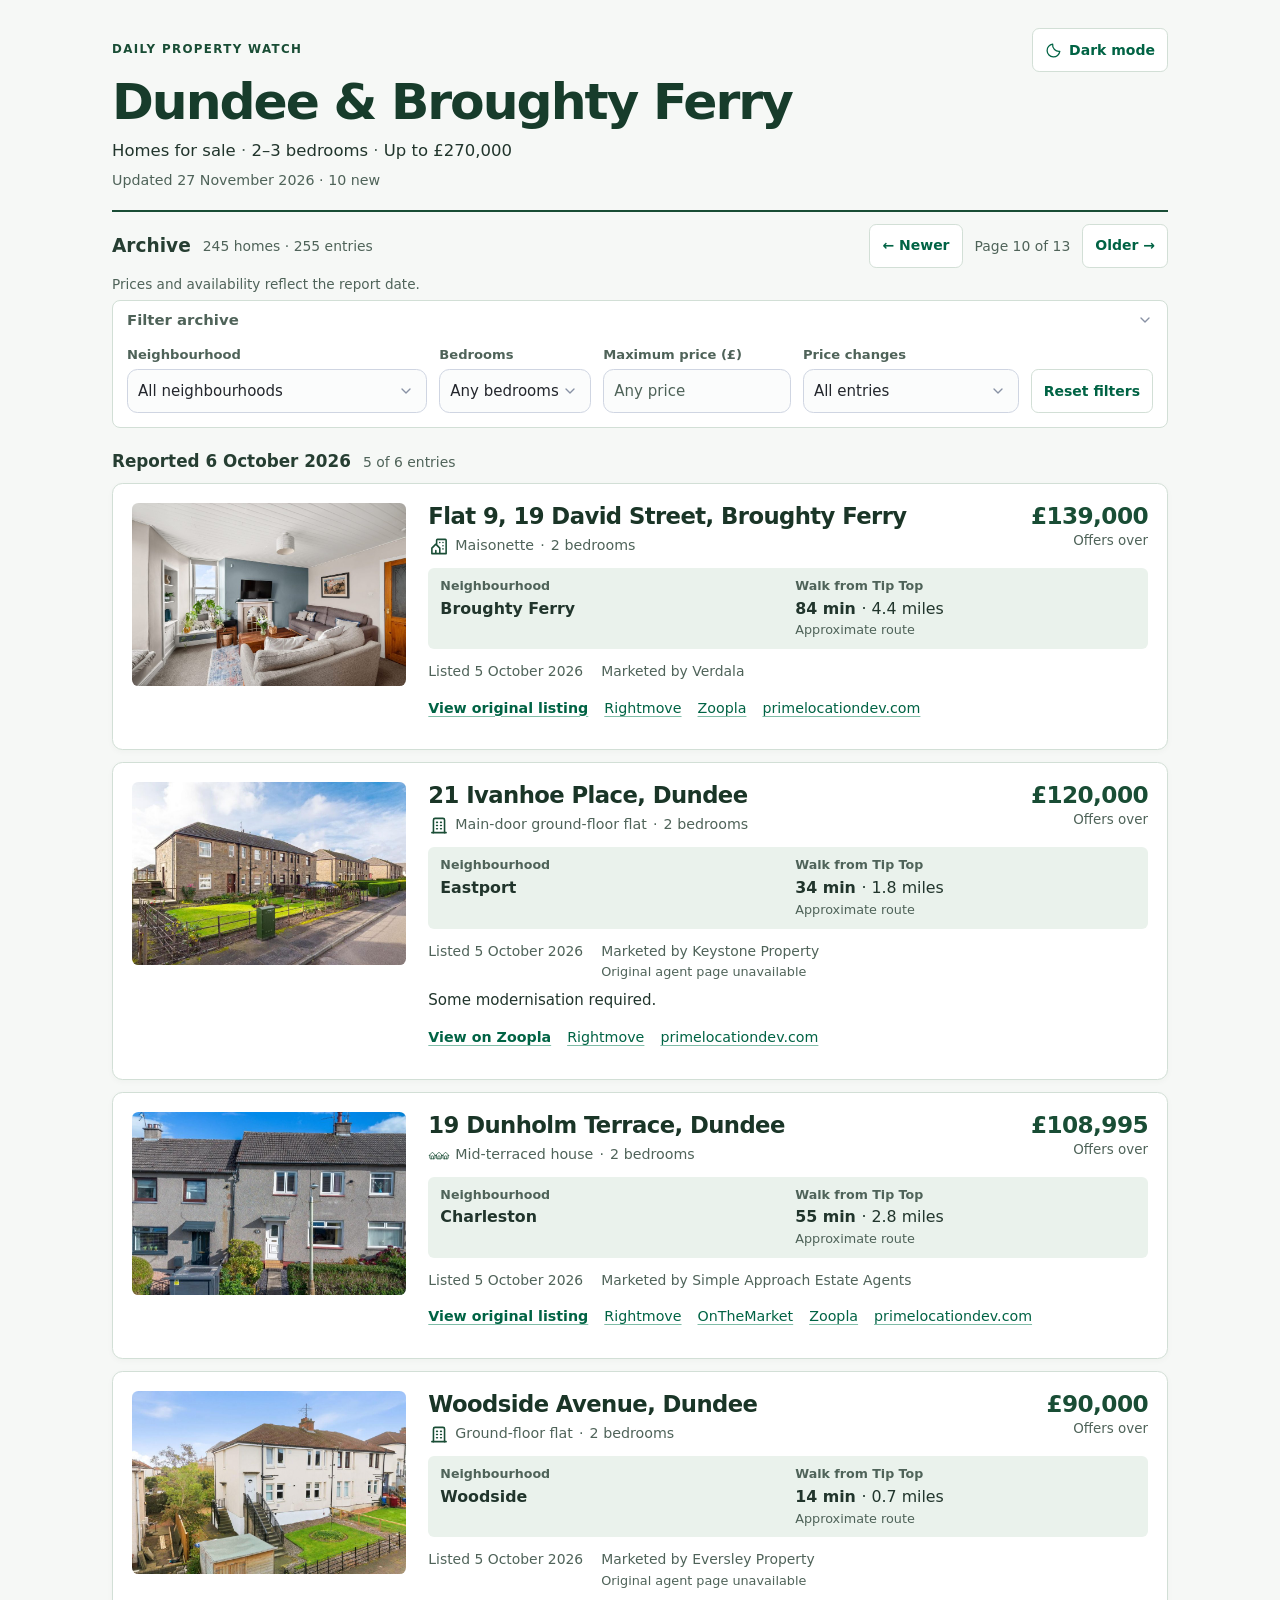
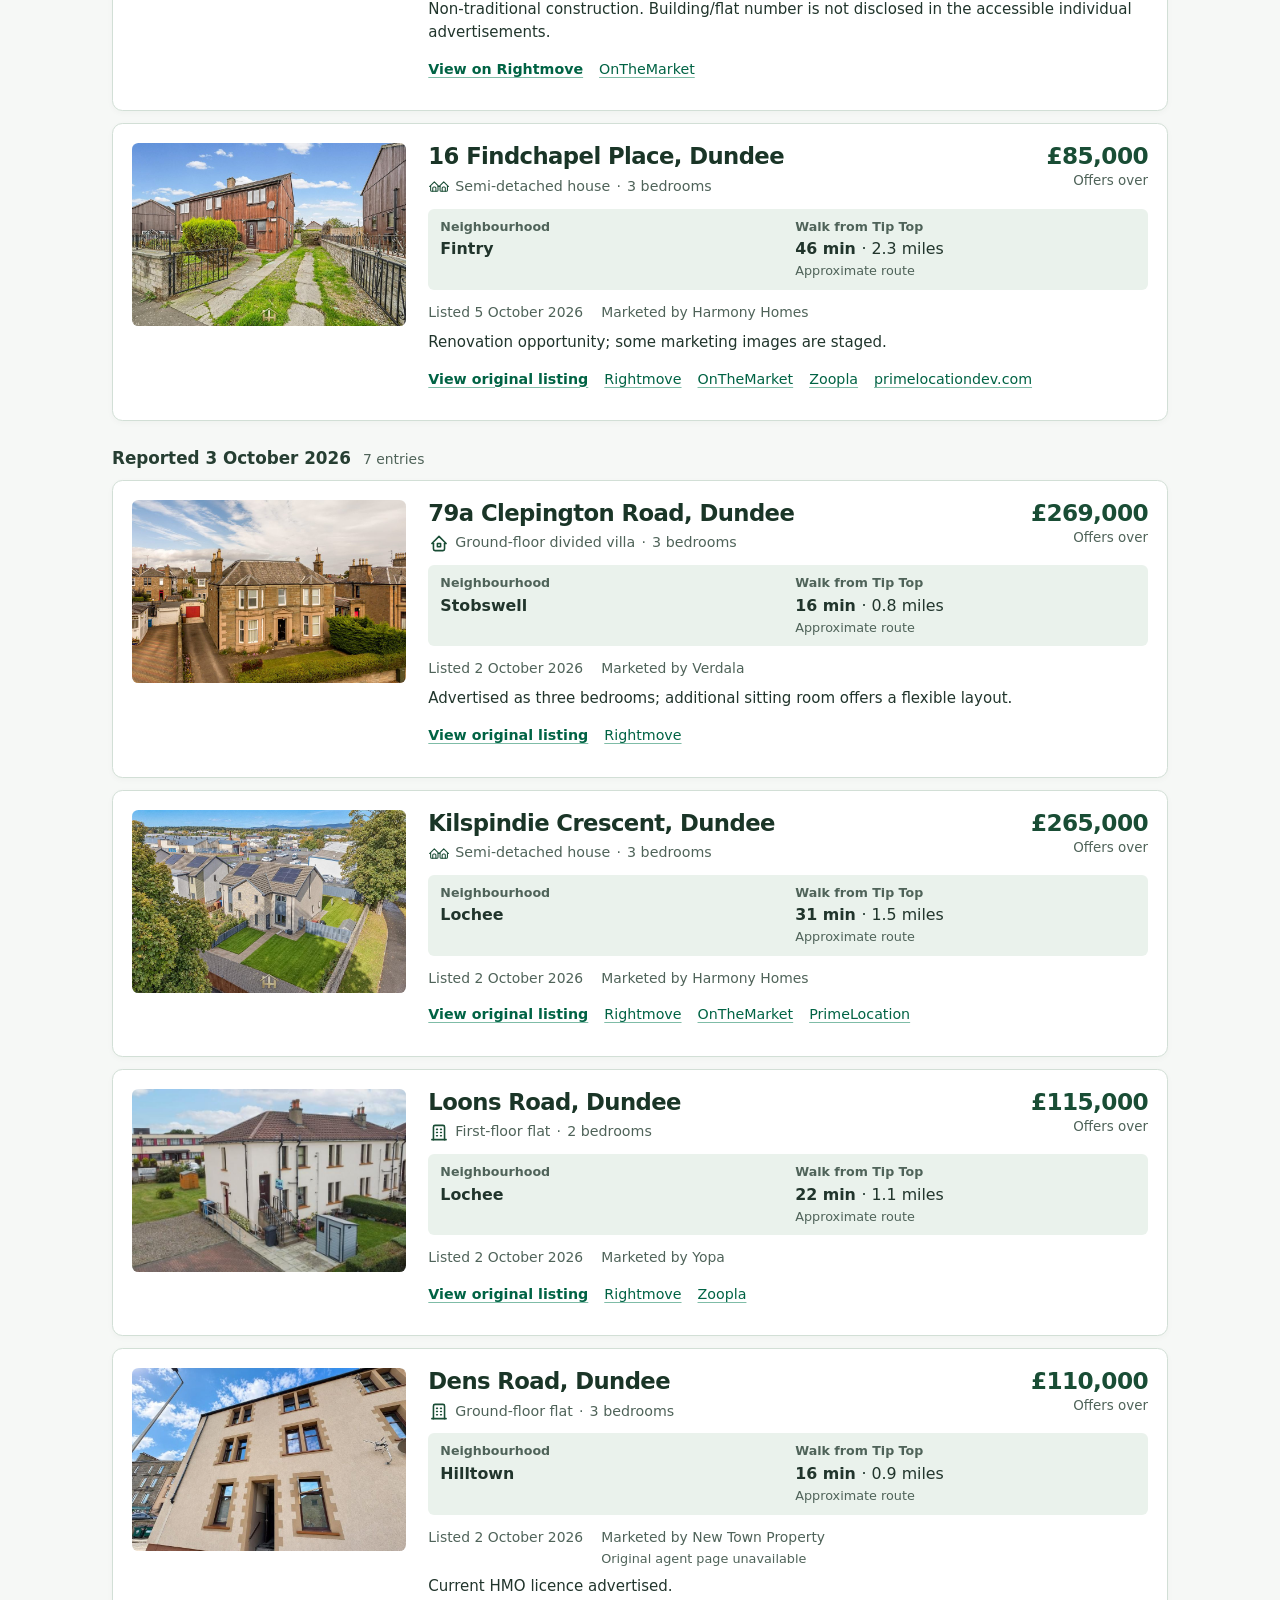
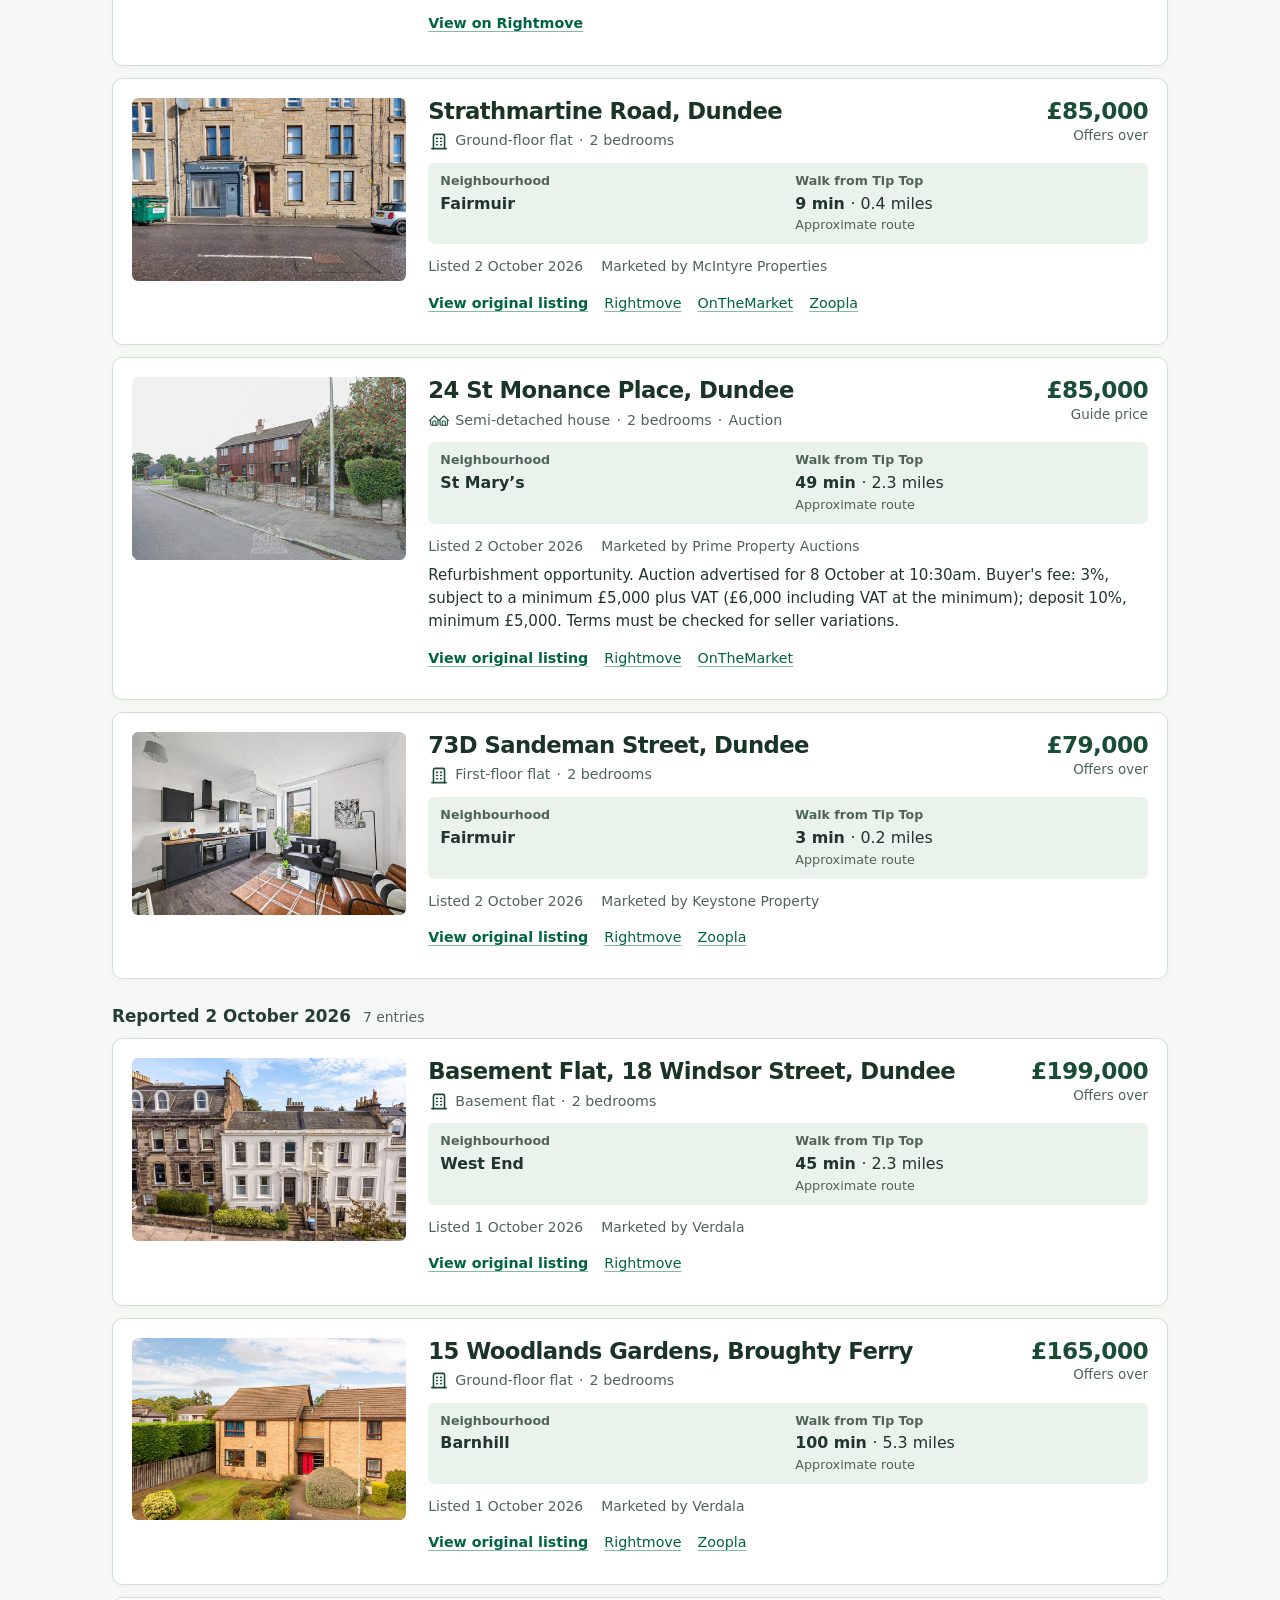
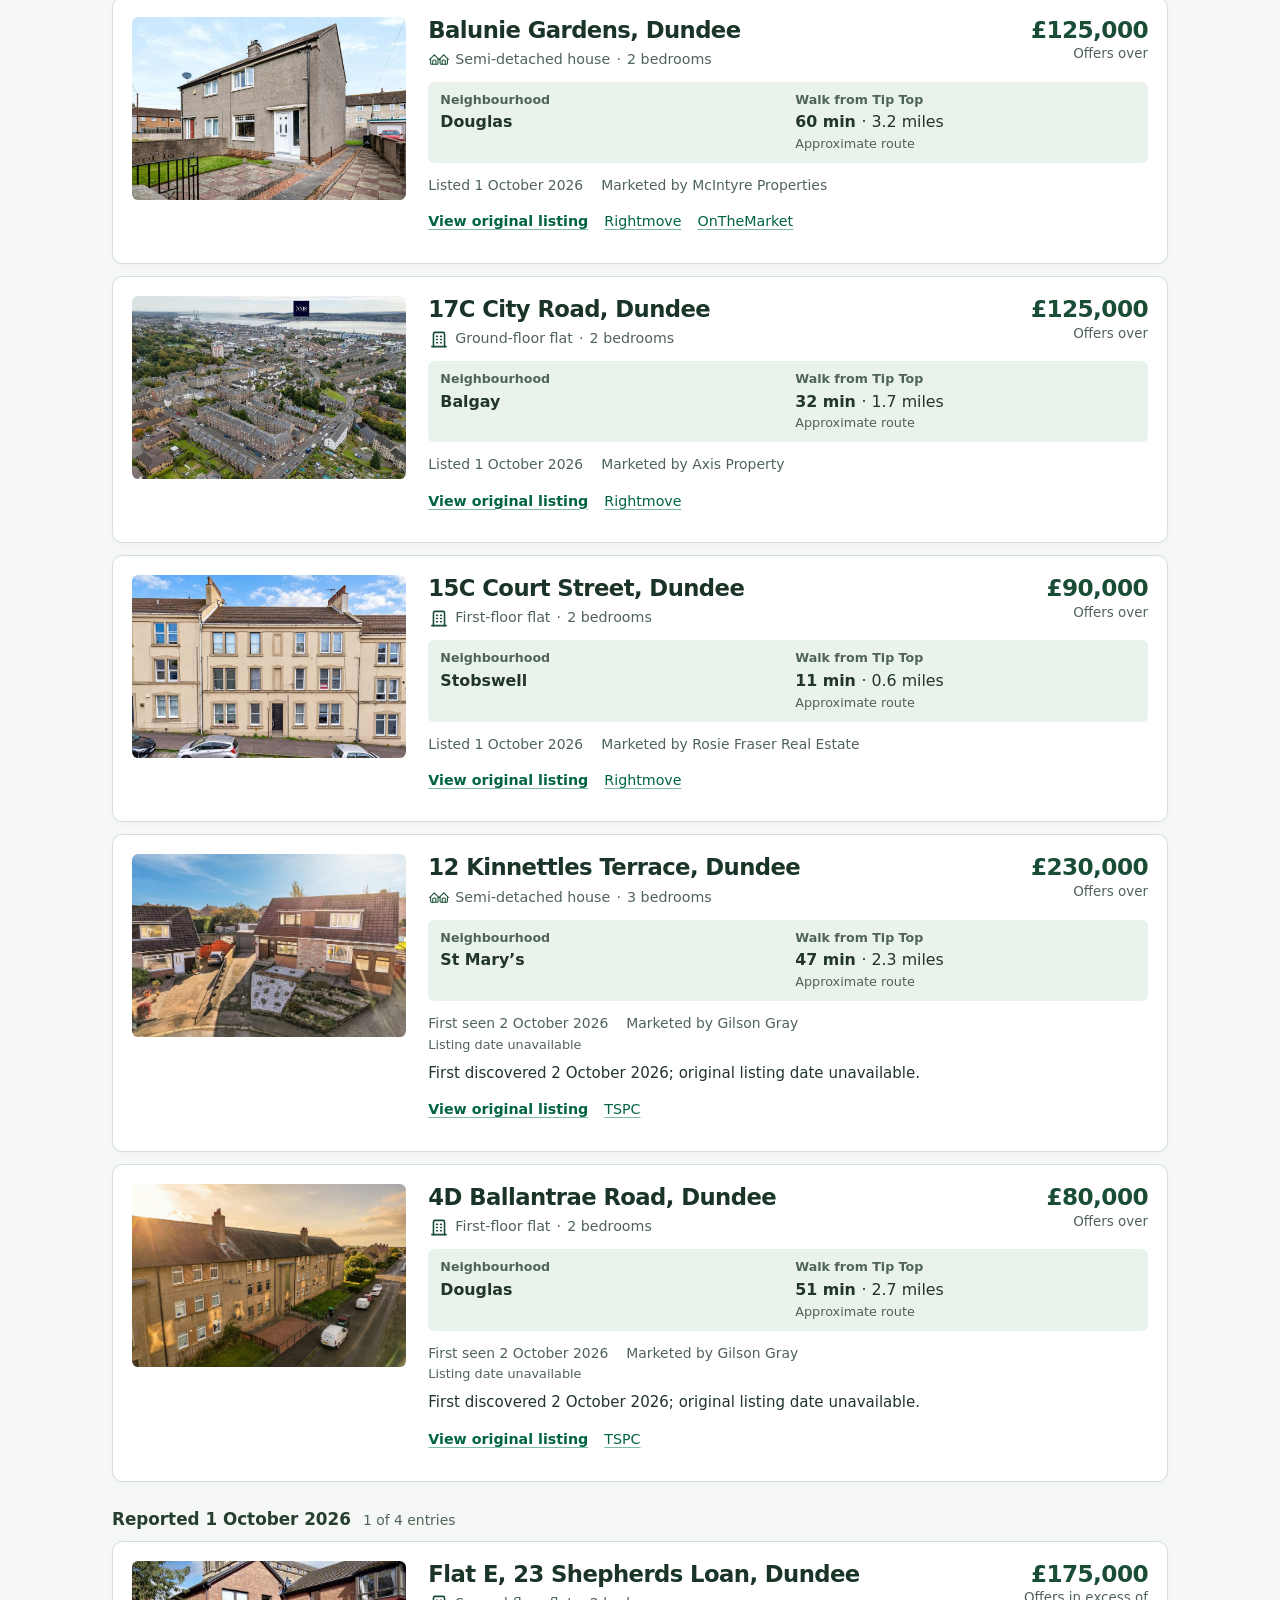
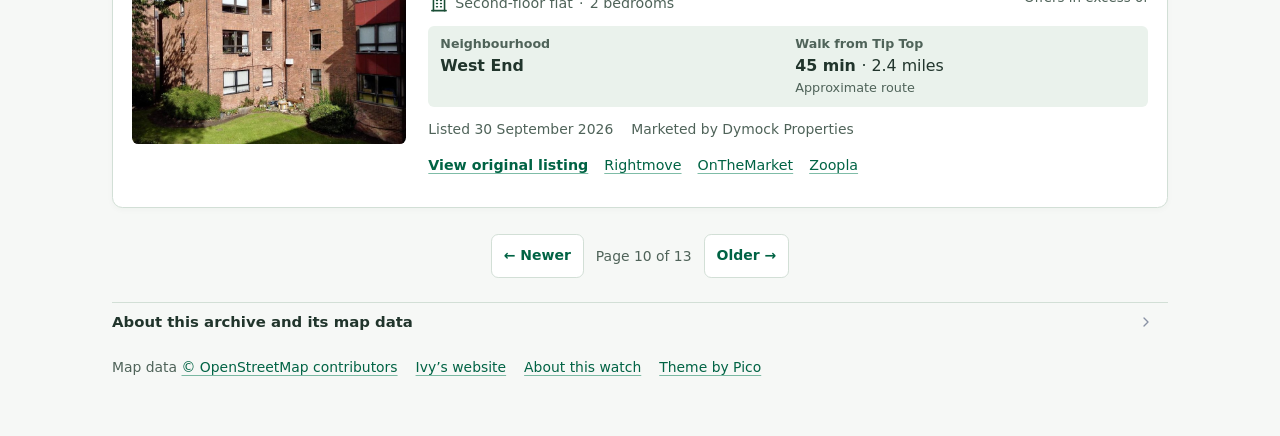
==== commit ed4c5c54: "Publish Dundee property report" ====
--- a/page-10.html
+++ b/page-10.html
@@ -1,107 +1,1040 @@
 <!doctype html>
-<html lang="en-GB" data-theme="light"><head><meta charset="utf-8"><meta name="viewport" content="width=device-width, initial-scale=1"><meta name="robots" content="noindex,follow"><meta name="theme-color" content="#147d59"><meta name="description" content="A daily archive of homes for sale in Dundee and Broughty Ferry with 2–3 bedrooms and advertised prices up to £270,000."><title>Dundee property watch · Page 10</title>
-<link rel="icon" href="assets/favicon.svg" type="image/svg+xml"><script src="assets/theme.js?v=870e5515ad174629"></script><link rel="stylesheet" href="assets/pico.jade.min.css?v=dc3885c4785f04e3"><link rel="stylesheet" href="assets/report.css?v=8f64a7f69e3fd281"><script defer src="assets/archive.js?v=9dd3be0c944e0953"></script></head>
-<body><a class="skip-link" href="#properties">Skip to properties</a><main class="container">
-<header class="masthead"><div class="masthead-top"><p class="eyebrow">Daily property watch</p><button id="theme-toggle" class="theme-toggle" type="button" aria-pressed="false" hidden><svg viewBox="0 0 24 24" fill="none" stroke="currentColor" stroke-width="1.8" stroke-linecap="round" stroke-linejoin="round" aria-hidden="true"><path d="M20.9 13.2A9 9 0 0 1 10.8 3.1 9 9 0 1 0 20.9 13.2Z"/></svg><span>Dark mode</span></button></div>
-<h1>Dundee &amp; Broughty Ferry</h1><p class="criteria">Homes for sale <span>·</span> 2–3 bedrooms <span>·</span> Up to £270,000</p>
-<p class="update">Updated <time datetime="2026-11-25">25 November 2026</time> <span>· 5 new</span></p></header>
-<div class="archive-tools"><div class="archive-title"><h2>Archive</h2><p>235 homes · 245 entries</p></div><nav class="pagination" aria-label="Property pages"><a href="page-9.html" rel="prev">← Newer</a><span>Page 10 of 13</span><a href="page-11.html" rel="next">Older →</a></nav><p class="archive-note">Prices and availability reflect the report date.</p><div id="archive-filters" class="archive-filters" data-page="10" data-pages="13" data-total="245" data-version="b187348592343264" hidden>
-<details class="filter-panel"><summary>Filter archive <span class="filter-active-count" hidden></span></summary>
-<form class="filter-fields" aria-label="Filter archive" aria-controls="properties">
-<label class="filter-field"><span class="filter-label">Neighbourhood</span><select name="area"><option value="">All neighbourhoods</option><option value="ardler">Ardler</option><option value="balgay">Balgay</option><option value="balgillo">Balgillo</option><option value="ballumbie">Ballumbie</option><option value="barnhill">Barnhill</option><option value="baxter park">Baxter Park</option><option value="broughty ferry">Broughty Ferry</option><option value="central broughty ferry">Central Broughty Ferry</option><option value="central ferry">Central Ferry</option><option value="charleston">Charleston</option><option value="city centre">City Centre</option><option value="city quay">City Quay</option><option value="claypotts">Claypotts</option><option value="clepington">Clepington</option><option value="coldside">Coldside</option><option value="craigiebank">Craigiebank</option><option value="douglas">Douglas</option><option value="downfield">Downfield</option><option value="dryburgh">Dryburgh</option><option value="dundee">Dundee</option><option value="dykes of gray">Dykes of Gray</option><option value="eastport">Eastport</option><option value="fairmuir">Fairmuir</option><option value="fintry">Fintry</option><option value="hilltown">Hilltown</option><option value="hilltown / law">Hilltown / Law</option><option value="kirkton">Kirkton</option><option value="law">Law</option><option value="linlathen">Linlathen</option><option value="lochee">Lochee</option><option value="lochee east">Lochee East</option><option value="maryfield">Maryfield</option><option value="menzieshill">Menzieshill</option><option value="mid craigie">Mid Craigie</option><option value="north-west of dundee">north-west of Dundee</option><option value="panmurefield">Panmurefield</option><option value="pitkerro">Pitkerro</option><option value="riverside">Riverside</option><option value="st mary’s">St Mary’s</option><option value="stobswell">Stobswell</option><option value="strathmartine">Strathmartine</option><option value="west end">West End</option><option value="west ferry">West Ferry</option><option value="west ferry / broughty ferry">West Ferry / Broughty Ferry</option><option value="whitfield">Whitfield</option><option value="woodside">Woodside</option><option value="neighbourhood unconfirmed">Neighbourhood unconfirmed</option></select></label>
-<label class="filter-field"><span class="filter-label">Bedrooms</span><select name="beds"><option value="">Any bedrooms</option><option value="2">2 bedrooms</option><option value="3">3 bedrooms</option></select></label>
-<label class="filter-field"><span class="filter-label">Maximum price (£)</span><input type="number" name="price" inputmode="numeric" min="0" step="1" placeholder="Any price"></label>
-<label class="filter-field"><span class="filter-label">Price changes</span><select name="change"><option value="">All entries</option><option value="changed">All price changes</option><option value="reduced">Price reductions</option><option value="increased">Price increases</option></select></label>
-<div class="filter-actions"><button class="filter-reset" type="reset">Reset filters</button></div>
-</form></details>
-<div class="filter-feedback"><p id="filter-status" class="filter-status" role="status" aria-atomic="true"></p><button type="button" class="filter-retry" hidden>Retry</button></div>
-</div></div>
-<div id="properties" tabindex="-1"><section class="report-day" data-day="2026-10-03"><div class="day-heading"><h2>Reported <time datetime="2026-10-03">3 October 2026</time></h2><span data-day-count>2 of 7 entries</span></div><div data-cards><article class="property-card has-photo" data-area="st mary’s" data-beds="2" data-price="85000" data-change="">
-<div class="card-heading"><div class="identity"><h3>24 St Monance Place, Dundee</h3><div class="property-summary"><span class="property-type type-semi"><svg viewBox="0 0 28 24" fill="none" stroke="currentColor" stroke-width="2" stroke-linecap="round" stroke-linejoin="round" aria-hidden="true" focusable="false"><g transform="translate(0 4) scale(.67)"><path d="M5 12l-2 0l9 -9l9 9l-2 0" /><path d="M5 12v7a2 2 0 0 0 2 2h10a2 2 0 0 0 2 -2v-7" /><path d="M9 21v-6a2 2 0 0 1 2 -2h2a2 2 0 0 1 2 2v6" /></g><g transform="translate(12 4) scale(.67)"><path d="M5 12l-2 0l9 -9l9 9l-2 0" /><path d="M5 12v7a2 2 0 0 0 2 2h10a2 2 0 0 0 2 -2v-7" /><path d="M9 21v-6a2 2 0 0 1 2 -2h2a2 2 0 0 1 2 2v6" /></g></svg><span>Semi-detached house</span></span><span>2 bedrooms</span><span>Auction</span></div></div><div class="asking"><span class="price">£85,000</span><span class="qualifier">Guide price</span></div></div>
-<dl class="property-location"><div class="area"><dt>Neighbourhood</dt><dd>St Mary’s</dd></div><div class="walking"><dt>Walk from Tip Top</dt><dd>49 min <span class="distance">· 2.3 miles</span><small>Approximate route</small></dd></div></dl><figure class="photo"><a href="https://primepropertyauctions.co.uk/property/24-st-monance-place-dundee-dd3-9lf/" aria-label="View listing for 24 St Monance Place, Dundee"><img src="images/586ccc75031891a2664ca6a51043d21a177686cc32602ce00b182873eaafb6c7.jpg" alt="24 St Monance Place, Dundee" loading="lazy" decoding="async" width="640" height="427" onerror="this.closest('article').classList.remove('has-photo');this.closest('figure').remove()"></a></figure>
-<div class="card-detail"><div class="listing-meta"><p class="date">Listed <time datetime="2026-10-02">2 October 2026</time></p><p class="agent">Marketed by Prime Property Auctions</p></div><p class="notes">Refurbishment opportunity. Auction advertised for 8 October at 10:30am. Buyer&#x27;s fee: 3%, subject to a minimum £5,000 plus VAT (£6,000 including VAT at the minimum); deposit 10%, minimum £5,000. Terms must be checked for seller variations.</p>
-<nav class="links" aria-label="Listings for 24 St Monance Place, Dundee"><a class="original" href="https://primepropertyauctions.co.uk/property/24-st-monance-place-dundee-dd3-9lf/" rel="noopener noreferrer">View original listing</a><a href="https://www.rightmove.co.uk/properties/93865746" rel="noopener noreferrer">Rightmove</a><a href="https://www.onthemarket.com/details/20463521/" rel="noopener noreferrer">OnTheMarket</a></nav></div></article><article class="property-card has-photo" data-area="fairmuir" data-beds="2" data-price="79000" data-change="">
-<div class="card-heading"><div class="identity"><h3>73D Sandeman Street, Dundee</h3><div class="property-summary"><span class="property-type type-flat"><svg viewBox="0 0 24 24" fill="none" stroke="currentColor" stroke-width="2" stroke-linecap="round" stroke-linejoin="round" aria-hidden="true" focusable="false"><path d="M3 21l18 0" /><path d="M9 8l1 0" /><path d="M9 12l1 0" /><path d="M9 16l1 0" /><path d="M14 8l1 0" /><path d="M14 12l1 0" /><path d="M14 16l1 0" /><path d="M5 21v-16a2 2 0 0 1 2 -2h10a2 2 0 0 1 2 2v16" /></svg><span>First-floor flat</span></span><span>2 bedrooms</span></div></div><div class="asking"><span class="price">£79,000</span><span class="qualifier">Offers over</span></div></div>
-<dl class="property-location"><div class="area"><dt>Neighbourhood</dt><dd>Fairmuir</dd></div><div class="walking"><dt>Walk from Tip Top</dt><dd>3 min <span class="distance">· 0.2 miles</span><small>Approximate route</small></dd></div></dl><figure class="photo"><a href="https://www.thekeystoneproperty.com/property/261/" aria-label="View listing for 73D Sandeman Street, Dundee"><img src="images/3d5706a81435dabc538284f9deae1a70718122bd48654e2410c9187af33eb633.jpg" alt="73D Sandeman Street, Dundee" loading="lazy" decoding="async" width="640" height="427" onerror="this.closest('article').classList.remove('has-photo');this.closest('figure').remove()"></a></figure>
-<div class="card-detail"><div class="listing-meta"><p class="date">Listed <time datetime="2026-10-02">2 October 2026</time></p><p class="agent">Marketed by Keystone Property</p></div>
-<nav class="links" aria-label="Listings for 73D Sandeman Street, Dundee"><a class="original" href="https://www.thekeystoneproperty.com/property/261/" rel="noopener noreferrer">View original listing</a><a href="https://www.rightmove.co.uk/properties/93856056" rel="noopener noreferrer">Rightmove</a><a href="https://www.zoopla.co.uk/for-sale/details/74400965/" rel="noopener noreferrer">Zoopla</a></nav></div></article></div></section><section class="report-day" data-day="2026-10-02"><div class="day-heading"><h2>Reported <time datetime="2026-10-02">2 October 2026</time></h2><span data-day-count>7 entries</span></div><div data-cards><article class="property-card has-photo" data-area="west end" data-beds="2" data-price="199000" data-change="">
-<div class="card-heading"><div class="identity"><h3>Basement Flat, 18 Windsor Street, Dundee</h3><div class="property-summary"><span class="property-type type-flat"><svg viewBox="0 0 24 24" fill="none" stroke="currentColor" stroke-width="2" stroke-linecap="round" stroke-linejoin="round" aria-hidden="true" focusable="false"><path d="M3 21l18 0" /><path d="M9 8l1 0" /><path d="M9 12l1 0" /><path d="M9 16l1 0" /><path d="M14 8l1 0" /><path d="M14 12l1 0" /><path d="M14 16l1 0" /><path d="M5 21v-16a2 2 0 0 1 2 -2h10a2 2 0 0 1 2 2v16" /></svg><span>Basement flat</span></span><span>2 bedrooms</span></div></div><div class="asking"><span class="price">£199,000</span><span class="qualifier">Offers over</span></div></div>
-<dl class="property-location"><div class="area"><dt>Neighbourhood</dt><dd>West End</dd></div><div class="walking"><dt>Walk from Tip Top</dt><dd>45 min <span class="distance">· 2.3 miles</span><small>Approximate route</small></dd></div></dl><figure class="photo"><a href="https://verdala.co.uk/property/18-windsor-street-dundee-dd2-1bp/" aria-label="View listing for Basement Flat, 18 Windsor Street, Dundee"><img src="images/29fd104bfedcfde012cdaef4bb0d8db7672ca8b9402a6f8d45020b904e3efaeb.jpg" alt="Basement Flat, 18 Windsor Street, Dundee" loading="lazy" decoding="async" width="640" height="427" onerror="this.closest('article').classList.remove('has-photo');this.closest('figure').remove()"></a></figure>
-<div class="card-detail"><div class="listing-meta"><p class="date">Listed <time datetime="2026-10-01">1 October 2026</time></p><p class="agent">Marketed by Verdala</p></div>
-<nav class="links" aria-label="Listings for Basement Flat, 18 Windsor Street, Dundee"><a class="original" href="https://verdala.co.uk/property/18-windsor-street-dundee-dd2-1bp/" rel="noopener noreferrer">View original listing</a><a href="https://www.rightmove.co.uk/properties/93818847" rel="noopener noreferrer">Rightmove</a></nav></div></article><article class="property-card has-photo" data-area="barnhill" data-beds="2" data-price="165000" data-change="">
-<div class="card-heading"><div class="identity"><h3>15 Woodlands Gardens, Broughty Ferry</h3><div class="property-summary"><span class="property-type type-flat"><svg viewBox="0 0 24 24" fill="none" stroke="currentColor" stroke-width="2" stroke-linecap="round" stroke-linejoin="round" aria-hidden="true" focusable="false"><path d="M3 21l18 0" /><path d="M9 8l1 0" /><path d="M9 12l1 0" /><path d="M9 16l1 0" /><path d="M14 8l1 0" /><path d="M14 12l1 0" /><path d="M14 16l1 0" /><path d="M5 21v-16a2 2 0 0 1 2 -2h10a2 2 0 0 1 2 2v16" /></svg><span>Ground-floor flat</span></span><span>2 bedrooms</span></div></div><div class="asking"><span class="price">£165,000</span><span class="qualifier">Offers over</span></div></div>
-<dl class="property-location"><div class="area"><dt>Neighbourhood</dt><dd>Barnhill</dd></div><div class="walking"><dt>Walk from Tip Top</dt><dd>100 min <span class="distance">· 5.3 miles</span><small>Approximate route</small></dd></div></dl><figure class="photo"><a href="https://verdala.co.uk/property/15-woodlands-gardens-broughty-ferry-dd5-2st/" aria-label="View listing for 15 Woodlands Gardens, Broughty Ferry"><img src="images/d0f17bcadb82ee98aea662ce52eaef77f684ff3ffddae5a8d630b1c706c0dcaa.jpg" alt="15 Woodlands Gardens, Broughty Ferry" loading="lazy" decoding="async" width="640" height="427" onerror="this.closest('article').classList.remove('has-photo');this.closest('figure').remove()"></a></figure>
-<div class="card-detail"><div class="listing-meta"><p class="date">Listed <time datetime="2026-10-01">1 October 2026</time></p><p class="agent">Marketed by Verdala</p></div>
-<nav class="links" aria-label="Listings for 15 Woodlands Gardens, Broughty Ferry"><a class="original" href="https://verdala.co.uk/property/15-woodlands-gardens-broughty-ferry-dd5-2st/" rel="noopener noreferrer">View original listing</a><a href="https://www.rightmove.co.uk/properties/93818217" rel="noopener noreferrer">Rightmove</a><a href="https://www.zoopla.co.uk/for-sale/details/74392193/" rel="noopener noreferrer">Zoopla</a></nav></div></article><article class="property-card has-photo" data-area="douglas" data-beds="2" data-price="125000" data-change="">
-<div class="card-heading"><div class="identity"><h3>Balunie Gardens, Dundee</h3><div class="property-summary"><span class="property-type type-semi"><svg viewBox="0 0 28 24" fill="none" stroke="currentColor" stroke-width="2" stroke-linecap="round" stroke-linejoin="round" aria-hidden="true" focusable="false"><g transform="translate(0 4) scale(.67)"><path d="M5 12l-2 0l9 -9l9 9l-2 0" /><path d="M5 12v7a2 2 0 0 0 2 2h10a2 2 0 0 0 2 -2v-7" /><path d="M9 21v-6a2 2 0 0 1 2 -2h2a2 2 0 0 1 2 2v6" /></g><g transform="translate(12 4) scale(.67)"><path d="M5 12l-2 0l9 -9l9 9l-2 0" /><path d="M5 12v7a2 2 0 0 0 2 2h10a2 2 0 0 0 2 -2v-7" /><path d="M9 21v-6a2 2 0 0 1 2 -2h2a2 2 0 0 1 2 2v6" /></g></svg><span>Semi-detached house</span></span><span>2 bedrooms</span></div></div><div class="asking"><span class="price">£125,000</span><span class="qualifier">Offers over</span></div></div>
-<dl class="property-location"><div class="area"><dt>Neighbourhood</dt><dd>Douglas</dd></div><div class="walking"><dt>Walk from Tip Top</dt><dd>60 min <span class="distance">· 3.2 miles</span><small>Approximate route</small></dd></div></dl><figure class="photo"><a href="https://www.mcintyre-properties.com/properties-for-sale/property/449-balunie-gardens-dundee" aria-label="View listing for Balunie Gardens, Dundee"><img src="images/2c9448de994642c43ebbddd952fa1528ca541bf8c76414db8a17062bf7b0f676.jpg" alt="Balunie Gardens, Dundee" loading="lazy" decoding="async" width="640" height="427" onerror="this.closest('article').classList.remove('has-photo');this.closest('figure').remove()"></a></figure>
-<div class="card-detail"><div class="listing-meta"><p class="date">Listed <time datetime="2026-10-01">1 October 2026</time></p><p class="agent">Marketed by McIntyre Properties</p></div>
-<nav class="links" aria-label="Listings for Balunie Gardens, Dundee"><a class="original" href="https://www.mcintyre-properties.com/properties-for-sale/property/449-balunie-gardens-dundee" rel="noopener noreferrer">View original listing</a><a href="https://www.rightmove.co.uk/properties/93814533" rel="noopener noreferrer">Rightmove</a><a href="https://www.onthemarket.com/details/20454114/" rel="noopener noreferrer">OnTheMarket</a></nav></div></article><article class="property-card has-photo" data-area="balgay" data-beds="2" data-price="125000" data-change="">
-<div class="card-heading"><div class="identity"><h3>17C City Road, Dundee</h3><div class="property-summary"><span class="property-type type-flat"><svg viewBox="0 0 24 24" fill="none" stroke="currentColor" stroke-width="2" stroke-linecap="round" stroke-linejoin="round" aria-hidden="true" focusable="false"><path d="M3 21l18 0" /><path d="M9 8l1 0" /><path d="M9 12l1 0" /><path d="M9 16l1 0" /><path d="M14 8l1 0" /><path d="M14 12l1 0" /><path d="M14 16l1 0" /><path d="M5 21v-16a2 2 0 0 1 2 -2h10a2 2 0 0 1 2 2v16" /></svg><span>Ground-floor flat</span></span><span>2 bedrooms</span></div></div><div class="asking"><span class="price">£125,000</span><span class="qualifier">Offers over</span></div></div>
-<dl class="property-location"><div class="area"><dt>Neighbourhood</dt><dd>Balgay</dd></div><div class="walking"><dt>Walk from Tip Top</dt><dd>32 min <span class="distance">· 1.7 miles</span><small>Approximate route</small></dd></div></dl><figure class="photo"><a href="https://www.axispropertygroup.co.uk/properties/22172594/sales" aria-label="View listing for 17C City Road, Dundee"><img src="images/2095487ff232e9040d3c5c0bdc16450afa270f99b6ae872a8f3894016a4c3cc6.jpg" alt="17C City Road, Dundee" loading="lazy" decoding="async" width="640" height="427" onerror="this.closest('article').classList.remove('has-photo');this.closest('figure').remove()"></a></figure>
-<div class="card-detail"><div class="listing-meta"><p class="date">Listed <time datetime="2026-10-01">1 October 2026</time></p><p class="agent">Marketed by Axis Property</p></div>
-<nav class="links" aria-label="Listings for 17C City Road, Dundee"><a class="original" href="https://www.axispropertygroup.co.uk/properties/22172594/sales" rel="noopener noreferrer">View original listing</a><a href="https://www.rightmove.co.uk/properties/93825357" rel="noopener noreferrer">Rightmove</a></nav></div></article><article class="property-card has-photo" data-area="stobswell" data-beds="2" data-price="90000" data-change="">
-<div class="card-heading"><div class="identity"><h3>15C Court Street, Dundee</h3><div class="property-summary"><span class="property-type type-flat"><svg viewBox="0 0 24 24" fill="none" stroke="currentColor" stroke-width="2" stroke-linecap="round" stroke-linejoin="round" aria-hidden="true" focusable="false"><path d="M3 21l18 0" /><path d="M9 8l1 0" /><path d="M9 12l1 0" /><path d="M9 16l1 0" /><path d="M14 8l1 0" /><path d="M14 12l1 0" /><path d="M14 16l1 0" /><path d="M5 21v-16a2 2 0 0 1 2 -2h10a2 2 0 0 1 2 2v16" /></svg><span>First-floor flat</span></span><span>2 bedrooms</span></div></div><div class="asking"><span class="price">£90,000</span><span class="qualifier">Offers over</span></div></div>
-<dl class="property-location"><div class="area"><dt>Neighbourhood</dt><dd>Stobswell</dd></div><div class="walking"><dt>Walk from Tip Top</dt><dd>11 min <span class="distance">· 0.6 miles</span><small>Approximate route</small></dd></div></dl><figure class="photo"><a href="https://www.rosiefraserrealestate.com/property-details/34969048/-/dundee/court-street" aria-label="View listing for 15C Court Street, Dundee"><img src="images/6b93a99a98876d0d396b1f6844d4fd58cd071a2f182edc11d6d3f4c854bf1801.jpg" alt="15C Court Street, Dundee" loading="lazy" decoding="async" width="640" height="427" onerror="this.closest('article').classList.remove('has-photo');this.closest('figure').remove()"></a></figure>
-<div class="card-detail"><div class="listing-meta"><p class="date">Listed <time datetime="2026-10-01">1 October 2026</time></p><p class="agent">Marketed by Rosie Fraser Real Estate</p></div>
-<nav class="links" aria-label="Listings for 15C Court Street, Dundee"><a class="original" href="https://www.rosiefraserrealestate.com/property-details/34969048/-/dundee/court-street" rel="noopener noreferrer">View original listing</a><a href="https://www.rightmove.co.uk/properties/93803472" rel="noopener noreferrer">Rightmove</a></nav></div></article><article class="property-card has-photo" data-area="st mary’s" data-beds="3" data-price="230000" data-change="">
-<div class="card-heading"><div class="identity"><h3>12 Kinnettles Terrace, Dundee</h3><div class="property-summary"><span class="property-type type-semi"><svg viewBox="0 0 28 24" fill="none" stroke="currentColor" stroke-width="2" stroke-linecap="round" stroke-linejoin="round" aria-hidden="true" focusable="false"><g transform="translate(0 4) scale(.67)"><path d="M5 12l-2 0l9 -9l9 9l-2 0" /><path d="M5 12v7a2 2 0 0 0 2 2h10a2 2 0 0 0 2 -2v-7" /><path d="M9 21v-6a2 2 0 0 1 2 -2h2a2 2 0 0 1 2 2v6" /></g><g transform="translate(12 4) scale(.67)"><path d="M5 12l-2 0l9 -9l9 9l-2 0" /><path d="M5 12v7a2 2 0 0 0 2 2h10a2 2 0 0 0 2 -2v-7" /><path d="M9 21v-6a2 2 0 0 1 2 -2h2a2 2 0 0 1 2 2v6" /></g></svg><span>Semi-detached house</span></span><span>3 bedrooms</span></div></div><div class="asking"><span class="price">£230,000</span><span class="qualifier">Offers over</span></div></div>
-<dl class="property-location"><div class="area"><dt>Neighbourhood</dt><dd>St Mary’s</dd></div><div class="walking"><dt>Walk from Tip Top</dt><dd>47 min <span class="distance">· 2.3 miles</span><small>Approximate route</small></dd></div></dl><figure class="photo"><a href="https://gilsongray.co.uk/property/kinnettles-terrace-P296665-266" aria-label="View listing for 12 Kinnettles Terrace, Dundee"><img src="images/76ce9b3b7f5a6f43346f20ec8f1567b35ecec96828a32250c9418d7fb5d23349.jpg" alt="12 Kinnettles Terrace, Dundee" loading="lazy" decoding="async" width="640" height="427" onerror="this.closest('article').classList.remove('has-photo');this.closest('figure').remove()"></a></figure>
-<div class="card-detail"><div class="listing-meta"><p class="date">First seen <time datetime="2026-10-02">2 October 2026</time><span class="date-note">Listing date unavailable</span></p><p class="agent">Marketed by Gilson Gray</p></div><p class="notes">First discovered 2 October 2026; original listing date unavailable.</p>
-<nav class="links" aria-label="Listings for 12 Kinnettles Terrace, Dundee"><a class="original" href="https://gilsongray.co.uk/property/kinnettles-terrace-P296665-266" rel="noopener noreferrer">View original listing</a><a href="https://tspc.co.uk/property/3-Bed-Semi-Detached-Villa-For-Sale-12-Kinnettles-Terrace-Dundee-DD3-9RH/" rel="noopener noreferrer">TSPC</a></nav></div></article><article class="property-card has-photo" data-area="douglas" data-beds="2" data-price="80000" data-change="">
-<div class="card-heading"><div class="identity"><h3>4D Ballantrae Road, Dundee</h3><div class="property-summary"><span class="property-type type-flat"><svg viewBox="0 0 24 24" fill="none" stroke="currentColor" stroke-width="2" stroke-linecap="round" stroke-linejoin="round" aria-hidden="true" focusable="false"><path d="M3 21l18 0" /><path d="M9 8l1 0" /><path d="M9 12l1 0" /><path d="M9 16l1 0" /><path d="M14 8l1 0" /><path d="M14 12l1 0" /><path d="M14 16l1 0" /><path d="M5 21v-16a2 2 0 0 1 2 -2h10a2 2 0 0 1 2 2v16" /></svg><span>First-floor flat</span></span><span>2 bedrooms</span></div></div><div class="asking"><span class="price">£80,000</span><span class="qualifier">Offers over</span></div></div>
-<dl class="property-location"><div class="area"><dt>Neighbourhood</dt><dd>Douglas</dd></div><div class="walking"><dt>Walk from Tip Top</dt><dd>51 min <span class="distance">· 2.7 miles</span><small>Approximate route</small></dd></div></dl><figure class="photo"><a href="https://gilsongray.co.uk/property/ballantrae-road-P295176-266" aria-label="View listing for 4D Ballantrae Road, Dundee"><img src="images/be78cd75914d994aaed1687303dc6574e08fcf58db7bd980bf02824d6c6af72e.jpg" alt="4D Ballantrae Road, Dundee" loading="lazy" decoding="async" width="640" height="427" onerror="this.closest('article').classList.remove('has-photo');this.closest('figure').remove()"></a></figure>
-<div class="card-detail"><div class="listing-meta"><p class="date">First seen <time datetime="2026-10-02">2 October 2026</time><span class="date-note">Listing date unavailable</span></p><p class="agent">Marketed by Gilson Gray</p></div><p class="notes">First discovered 2 October 2026; original listing date unavailable.</p>
-<nav class="links" aria-label="Listings for 4D Ballantrae Road, Dundee"><a class="original" href="https://gilsongray.co.uk/property/ballantrae-road-P295176-266" rel="noopener noreferrer">View original listing</a><a href="https://tspc.co.uk/property/2-Bed-First-Floor-Flat-For-Sale-4D-Ballantrae-Road-Dundee-DD4-8PN/" rel="noopener noreferrer">TSPC</a></nav></div></article></div></section><section class="report-day" data-day="2026-10-01"><div class="day-heading"><h2>Reported <time datetime="2026-10-01">1 October 2026</time></h2><span data-day-count>4 entries</span></div><div data-cards><article class="property-card has-photo" data-area="west end" data-beds="2" data-price="175000" data-change="">
-<div class="card-heading"><div class="identity"><h3>Flat E, 23 Shepherds Loan, Dundee</h3><div class="property-summary"><span class="property-type type-flat"><svg viewBox="0 0 24 24" fill="none" stroke="currentColor" stroke-width="2" stroke-linecap="round" stroke-linejoin="round" aria-hidden="true" focusable="false"><path d="M3 21l18 0" /><path d="M9 8l1 0" /><path d="M9 12l1 0" /><path d="M9 16l1 0" /><path d="M14 8l1 0" /><path d="M14 12l1 0" /><path d="M14 16l1 0" /><path d="M5 21v-16a2 2 0 0 1 2 -2h10a2 2 0 0 1 2 2v16" /></svg><span>Second-floor flat</span></span><span>2 bedrooms</span></div></div><div class="asking"><span class="price">£175,000</span><span class="qualifier">Offers in excess of</span></div></div>
-<dl class="property-location"><div class="area"><dt>Neighbourhood</dt><dd>West End</dd></div><div class="walking"><dt>Walk from Tip Top</dt><dd>45 min <span class="distance">· 2.4 miles</span><small>Approximate route</small></dd></div></dl><figure class="photo"><a href="https://dymockproperties.com/property?id=1010-0647-cba8-22ad&amp;type=sale" aria-label="View listing for Flat E, 23 Shepherds Loan, Dundee"><img src="images/2ff03c9d7838040a2877249a8e0b6790be63d62d7827cc5233a8e79cac3f9e85.jpg" alt="Flat E, 23 Shepherds Loan, Dundee" loading="lazy" decoding="async" width="640" height="427" onerror="this.closest('article').classList.remove('has-photo');this.closest('figure').remove()"></a></figure>
-<div class="card-detail"><div class="listing-meta"><p class="date">Listed <time datetime="2026-09-30">30 September 2026</time></p><p class="agent">Marketed by Dymock Properties</p></div>
-<nav class="links" aria-label="Listings for Flat E, 23 Shepherds Loan, Dundee"><a class="original" href="https://dymockproperties.com/property?id=1010-0647-cba8-22ad&amp;type=sale" rel="noopener noreferrer">View original listing</a><a href="https://www.rightmove.co.uk/properties/93739536" rel="noopener noreferrer">Rightmove</a><a href="https://www.onthemarket.com/details/20441217/" rel="noopener noreferrer">OnTheMarket</a><a href="https://www.zoopla.co.uk/for-sale/details/74371650/" rel="noopener noreferrer">Zoopla</a></nav></div></article><article class="property-card has-photo" data-area="hilltown" data-beds="2" data-price="110000" data-change="">
-<div class="card-heading"><div class="identity"><h3>90G Victoria Road, Dundee</h3><div class="property-summary"><span class="property-type type-flat"><svg viewBox="0 0 24 24" fill="none" stroke="currentColor" stroke-width="2" stroke-linecap="round" stroke-linejoin="round" aria-hidden="true" focusable="false"><path d="M3 21l18 0" /><path d="M9 8l1 0" /><path d="M9 12l1 0" /><path d="M9 16l1 0" /><path d="M14 8l1 0" /><path d="M14 12l1 0" /><path d="M14 16l1 0" /><path d="M5 21v-16a2 2 0 0 1 2 -2h10a2 2 0 0 1 2 2v16" /></svg><span>Top-floor flat</span></span><span>2 bedrooms</span></div></div><div class="asking"><span class="price">£110,000</span><span class="qualifier">Offers over</span></div></div>
-<dl class="property-location"><div class="area"><dt>Neighbourhood</dt><dd>Hilltown</dd></div><div class="walking"><dt>Walk from Tip Top</dt><dd>20 min <span class="distance">· 1.1 miles</span><small>Approximate route</small></dd></div></dl><figure class="photo"><a href="https://www.thekeystoneproperty.com/property/236/" aria-label="View listing for 90G Victoria Road, Dundee"><img src="images/a0530cbf8cac216b3992d0b99d623772701d2a8c129e5081e73eb0ff109f322a.jpg" alt="90G Victoria Road, Dundee" loading="lazy" decoding="async" width="640" height="427" onerror="this.closest('article').classList.remove('has-photo');this.closest('figure').remove()"></a></figure>
-<div class="card-detail"><div class="listing-meta"><p class="date">Listed <time datetime="2026-09-30">30 September 2026</time></p><p class="agent">Marketed by Keystone Property</p></div>
-<nav class="links" aria-label="Listings for 90G Victoria Road, Dundee"><a class="original" href="https://www.thekeystoneproperty.com/property/236/" rel="noopener noreferrer">View original listing</a><a href="https://www.rightmove.co.uk/properties/93737400" rel="noopener noreferrer">Rightmove</a></nav></div></article><article class="property-card has-photo" data-area="stobswell" data-beds="2" data-price="75000" data-change="">
-<div class="card-heading"><div class="identity"><h3>Dens Road, Dundee</h3><div class="property-summary"><span class="property-type type-flat"><svg viewBox="0 0 24 24" fill="none" stroke="currentColor" stroke-width="2" stroke-linecap="round" stroke-linejoin="round" aria-hidden="true" focusable="false"><path d="M3 21l18 0" /><path d="M9 8l1 0" /><path d="M9 12l1 0" /><path d="M9 16l1 0" /><path d="M14 8l1 0" /><path d="M14 12l1 0" /><path d="M14 16l1 0" /><path d="M5 21v-16a2 2 0 0 1 2 -2h10a2 2 0 0 1 2 2v16" /></svg><span>First-floor flat</span></span><span>2 bedrooms</span></div></div><div class="asking"><span class="price">£75,000</span><span class="qualifier">Offers over</span></div></div>
-<dl class="property-location"><div class="area"><dt>Neighbourhood</dt><dd>Stobswell</dd></div><div class="walking"><dt>Walk from Tip Top</dt><dd>7 min <span class="distance">· 0.4 miles</span><small>Approximate route</small></dd></div></dl><figure class="photo"><a href="https://www.yopa.co.uk/properties/details/515171" aria-label="View listing for Dens Road, Dundee"><img src="images/6988dc2616dbf754c5477afa9ce73e980a04f57db543bce555a6a1511a4e4aed.jpg" alt="Dens Road, Dundee" loading="lazy" decoding="async" width="640" height="427" onerror="this.closest('article').classList.remove('has-photo');this.closest('figure').remove()"></a></figure>
-<div class="card-detail"><div class="listing-meta"><p class="date">Listed <time datetime="2026-09-30">30 September 2026</time></p><p class="agent">Marketed by Yopa</p></div>
-<nav class="links" aria-label="Listings for Dens Road, Dundee"><a class="original" href="https://www.yopa.co.uk/properties/details/515171" rel="noopener noreferrer">View original listing</a><a href="https://www.rightmove.co.uk/properties/93749124" rel="noopener noreferrer">Rightmove</a><a href="https://www.zoopla.co.uk/for-sale/details/74373546/" rel="noopener noreferrer">Zoopla</a></nav></div></article><article class="property-card has-photo" data-area="charleston" data-beds="2" data-price="120000" data-change="">
-<div class="card-heading"><div class="identity"><h3>44 Brownhill Street, Dundee</h3><div class="property-summary"><span class="property-type type-terrace"><svg viewBox="0 0 30 24" fill="none" stroke="currentColor" stroke-width="2" stroke-linecap="round" stroke-linejoin="round" aria-hidden="true" focusable="false"><g transform="translate(0 6) scale(.5)"><path d="M5 12l-2 0l9 -9l9 9l-2 0" /><path d="M5 12v7a2 2 0 0 0 2 2h10a2 2 0 0 0 2 -2v-7" /><path d="M9 21v-6a2 2 0 0 1 2 -2h2a2 2 0 0 1 2 2v6" /></g><g transform="translate(9 6) scale(.5)"><path d="M5 12l-2 0l9 -9l9 9l-2 0" /><path d="M5 12v7a2 2 0 0 0 2 2h10a2 2 0 0 0 2 -2v-7" /><path d="M9 21v-6a2 2 0 0 1 2 -2h2a2 2 0 0 1 2 2v6" /></g><g transform="translate(18 6) scale(.5)"><path d="M5 12l-2 0l9 -9l9 9l-2 0" /><path d="M5 12v7a2 2 0 0 0 2 2h10a2 2 0 0 0 2 -2v-7" /><path d="M9 21v-6a2 2 0 0 1 2 -2h2a2 2 0 0 1 2 2v6" /></g></svg><span>Terraced villa</span></span><span>2 bedrooms</span></div></div><div class="asking"><span class="price">£120,000</span><span class="qualifier">Offers over</span></div></div>
-<dl class="property-location"><div class="area"><dt>Neighbourhood</dt><dd>Charleston</dd></div><div class="walking"><dt>Walk from Tip Top</dt><dd>49 min <span class="distance">· 2.5 miles</span><small>Approximate route</small></dd></div></dl><figure class="photo"><a href="https://gilsongray.co.uk/property/brownhill-street-P296060-266" aria-label="View listing for 44 Brownhill Street, Dundee"><img src="images/edf2224aba9af252113cbb4eecf25153f2c3d60851e958698d296937c0b454c2.jpg" alt="44 Brownhill Street, Dundee" loading="lazy" decoding="async" width="640" height="427" onerror="this.closest('article').classList.remove('has-photo');this.closest('figure').remove()"></a></figure>
-<div class="card-detail"><div class="listing-meta"><p class="date">First seen <time datetime="2026-10-01">1 October 2026</time><span class="date-note">Listing date unavailable</span></p><p class="agent">Marketed by Gilson Gray</p></div>
-<nav class="links" aria-label="Listings for 44 Brownhill Street, Dundee"><a class="original" href="https://gilsongray.co.uk/property/brownhill-street-P296060-266" rel="noopener noreferrer">View original listing</a><a href="https://tspc.co.uk/property/2-Bed-Terraced-Villa-For-Sale-44-Brownhill-Street-Dundee-DD2-4JT/" rel="noopener noreferrer">TSPC</a></nav></div></article></div></section><section class="report-day" data-day="2026-09-30"><div class="day-heading"><h2>Reported <time datetime="2026-09-30">30 September 2026</time></h2><span data-day-count>4 entries</span></div><div data-cards><article class="property-card has-photo" data-area="barnhill" data-beds="3" data-price="240000" data-change="">
-<div class="card-heading"><div class="identity"><h3>4 Strathmore Street, Broughty Ferry</h3><div class="property-summary"><span class="property-type type-semi"><svg viewBox="0 0 28 24" fill="none" stroke="currentColor" stroke-width="2" stroke-linecap="round" stroke-linejoin="round" aria-hidden="true" focusable="false"><g transform="translate(0 4) scale(.67)"><path d="M5 12l-2 0l9 -9l9 9l-2 0" /><path d="M5 12v7a2 2 0 0 0 2 2h10a2 2 0 0 0 2 -2v-7" /><path d="M9 21v-6a2 2 0 0 1 2 -2h2a2 2 0 0 1 2 2v6" /></g><g transform="translate(12 4) scale(.67)"><path d="M5 12l-2 0l9 -9l9 9l-2 0" /><path d="M5 12v7a2 2 0 0 0 2 2h10a2 2 0 0 0 2 -2v-7" /><path d="M9 21v-6a2 2 0 0 1 2 -2h2a2 2 0 0 1 2 2v6" /></g></svg><span>Semi-detached house</span></span><span>3 bedrooms</span></div></div><div class="asking"><span class="price">£240,000</span><span class="qualifier">Offers over</span></div></div>
-<dl class="property-location"><div class="area"><dt>Neighbourhood</dt><dd>Barnhill</dd></div><div class="walking"><dt>Walk from Tip Top</dt><dd>96 min <span class="distance">· 5.0 miles</span><small>Approximate route</small></dd></div></dl><figure class="photo"><a href="https://www.harmonyhomesestateagency.com/properties-for-sale/property/3567-strathmore-street-broughty-ferry-dundee" aria-label="View listing for 4 Strathmore Street, Broughty Ferry"><img src="images/922b995811aaf7777ac589b37d2a77284706f169021e4ff5cdbbd73fa2c6b7d4.jpg" alt="4 Strathmore Street, Broughty Ferry" loading="lazy" decoding="async" width="640" height="427" onerror="this.closest('article').classList.remove('has-photo');this.closest('figure').remove()"></a></figure>
-<div class="card-detail"><div class="listing-meta"><p class="date">Listed <time datetime="2026-09-29">29 September 2026</time></p><p class="agent">Marketed by Harmony Homes</p></div>
-<nav class="links" aria-label="Listings for 4 Strathmore Street, Broughty Ferry"><a class="original" href="https://www.harmonyhomesestateagency.com/properties-for-sale/property/3567-strathmore-street-broughty-ferry-dundee" rel="noopener noreferrer">View original listing</a><a href="https://www.rightmove.co.uk/properties/93717936" rel="noopener noreferrer">Rightmove</a><a href="https://www.onthemarket.com/details/20438305/" rel="noopener noreferrer">OnTheMarket</a><a href="https://www.zoopla.co.uk/for-sale/details/74368065/" rel="noopener noreferrer">Zoopla</a></nav></div></article><article class="property-card has-photo" data-area="west end" data-beds="2" data-price="190000" data-change="">
-<div class="card-heading"><div class="identity"><h3>St. Josephs Court, Dundee</h3><div class="property-summary"><span class="property-type type-flat"><svg viewBox="0 0 24 24" fill="none" stroke="currentColor" stroke-width="2" stroke-linecap="round" stroke-linejoin="round" aria-hidden="true" focusable="false"><path d="M3 21l18 0" /><path d="M9 8l1 0" /><path d="M9 12l1 0" /><path d="M9 16l1 0" /><path d="M14 8l1 0" /><path d="M14 12l1 0" /><path d="M14 16l1 0" /><path d="M5 21v-16a2 2 0 0 1 2 -2h10a2 2 0 0 1 2 2v16" /></svg><span>Ground-floor flat</span></span><span>2 bedrooms</span></div></div><div class="asking"><span class="price">£190,000</span><span class="qualifier">Offers over</span></div></div>
-<dl class="property-location"><div class="area"><dt>Neighbourhood</dt><dd>West End</dd></div><div class="walking"><dt>Walk from Tip Top</dt><dd>35 min <span class="distance">· 1.8 miles</span><small>Approximate route</small></dd></div></dl><figure class="photo"><a href="https://www.your-move.co.uk/property/flat-for-sale-st-josephs-court-dundee-dd1-id-dum260454" aria-label="View listing for St. Josephs Court, Dundee"><img src="images/68208773b1fa336bac0ce951fd8387187de7071e59b7bd5beb1eeba599f75bad.jpg" alt="St. Josephs Court, Dundee" loading="lazy" decoding="async" width="640" height="427" onerror="this.closest('article').classList.remove('has-photo');this.closest('figure').remove()"></a></figure>
-<div class="card-detail"><div class="listing-meta"><p class="date">Listed <time datetime="2026-09-29">29 September 2026</time></p><p class="agent">Marketed by Your Move</p></div>
-<nav class="links" aria-label="Listings for St. Josephs Court, Dundee"><a class="original" href="https://www.your-move.co.uk/property/flat-for-sale-st-josephs-court-dundee-dd1-id-dum260454" rel="noopener noreferrer">View original listing</a><a href="https://www.rightmove.co.uk/properties/93713262" rel="noopener noreferrer">Rightmove</a><a href="https://www.onthemarket.com/details/20437798/" rel="noopener noreferrer">OnTheMarket</a></nav></div></article><article class="property-card has-photo" data-area="douglas" data-beds="3" data-price="150000" data-change="">
-<div class="card-heading"><div class="identity"><h3>8 Balunie Avenue, Dundee</h3><div class="property-summary"><span class="property-type type-terrace"><svg viewBox="0 0 30 24" fill="none" stroke="currentColor" stroke-width="2" stroke-linecap="round" stroke-linejoin="round" aria-hidden="true" focusable="false"><g transform="translate(0 6) scale(.5)"><path d="M5 12l-2 0l9 -9l9 9l-2 0" /><path d="M5 12v7a2 2 0 0 0 2 2h10a2 2 0 0 0 2 -2v-7" /><path d="M9 21v-6a2 2 0 0 1 2 -2h2a2 2 0 0 1 2 2v6" /></g><g transform="translate(9 6) scale(.5)"><path d="M5 12l-2 0l9 -9l9 9l-2 0" /><path d="M5 12v7a2 2 0 0 0 2 2h10a2 2 0 0 0 2 -2v-7" /><path d="M9 21v-6a2 2 0 0 1 2 -2h2a2 2 0 0 1 2 2v6" /></g><g transform="translate(18 6) scale(.5)"><path d="M5 12l-2 0l9 -9l9 9l-2 0" /><path d="M5 12v7a2 2 0 0 0 2 2h10a2 2 0 0 0 2 -2v-7" /><path d="M9 21v-6a2 2 0 0 1 2 -2h2a2 2 0 0 1 2 2v6" /></g></svg><span>End-terrace house</span></span><span>3 bedrooms</span></div></div><div class="asking"><span class="price">£150,000</span><span class="qualifier">Offers over</span></div></div>
-<dl class="property-location"><div class="area"><dt>Neighbourhood</dt><dd>Douglas</dd></div><div class="walking"><dt>Walk from Tip Top</dt><dd>48 min <span class="distance">· 2.5 miles</span><small>Approximate route</small></dd></div></dl><figure class="photo"><a href="https://www.rightmove.co.uk/properties/93715743" aria-label="View listing for 8 Balunie Avenue, Dundee"><img src="images/0972b5bd821a7737ce78496649f57cd822c6c0e4222f88b6b7dd719ee280b5f3.jpg" alt="8 Balunie Avenue, Dundee" loading="lazy" decoding="async" width="640" height="427" onerror="this.closest('article').classList.remove('has-photo');this.closest('figure').remove()"></a></figure>
-<div class="card-detail"><div class="listing-meta"><p class="date">Listed <time datetime="2026-09-29">29 September 2026</time></p><p class="agent">Marketed by Axis Property<span class="date-note">Original agent page unavailable</span></p></div>
-<nav class="links" aria-label="Listings for 8 Balunie Avenue, Dundee"><a class="original" href="https://www.rightmove.co.uk/properties/93715743" rel="noopener noreferrer">View on Rightmove</a><a href="https://www.zoopla.co.uk/for-sale/details/74367600/" rel="noopener noreferrer">Zoopla</a></nav></div></article><article class="property-card has-photo" data-area="ardler" data-beds="2" data-price="175000" data-change="">
-<div class="card-heading"><div class="identity"><h3>51 Turnberry Avenue, Dundee</h3><div class="property-summary"><span class="property-type type-semi"><svg viewBox="0 0 28 24" fill="none" stroke="currentColor" stroke-width="2" stroke-linecap="round" stroke-linejoin="round" aria-hidden="true" focusable="false"><g transform="translate(0 4) scale(.67)"><path d="M5 12l-2 0l9 -9l9 9l-2 0" /><path d="M5 12v7a2 2 0 0 0 2 2h10a2 2 0 0 0 2 -2v-7" /><path d="M9 21v-6a2 2 0 0 1 2 -2h2a2 2 0 0 1 2 2v6" /></g><g transform="translate(12 4) scale(.67)"><path d="M5 12l-2 0l9 -9l9 9l-2 0" /><path d="M5 12v7a2 2 0 0 0 2 2h10a2 2 0 0 0 2 -2v-7" /><path d="M9 21v-6a2 2 0 0 1 2 -2h2a2 2 0 0 1 2 2v6" /></g></svg><span>Semi-detached villa</span></span><span>2 bedrooms</span></div></div><div class="asking"><span class="price">£175,000</span><span class="qualifier">Offers over</span></div></div>
-<dl class="property-location"><div class="area"><dt>Neighbourhood</dt><dd>Ardler</dd></div><div class="walking"><dt>Walk from Tip Top</dt><dd>37 min <span class="distance">· 1.8 miles</span><small>Approximate route</small></dd></div></dl><figure class="photo"><a href="https://gilsongray.co.uk/property/turnberry-avenue-P295824-266" aria-label="View listing for 51 Turnberry Avenue, Dundee"><img src="images/85c2e21e511627bc0184f478a6a4bec5aa29f854e6533d1758b4846a8c56940b.jpg" alt="51 Turnberry Avenue, Dundee" loading="lazy" decoding="async" width="640" height="427" onerror="this.closest('article').classList.remove('has-photo');this.closest('figure').remove()"></a></figure>
-<div class="card-detail"><div class="listing-meta"><p class="date">First seen <time datetime="2026-09-30">30 September 2026</time><span class="date-note">Listing date unavailable</span></p><p class="agent">Marketed by Gilson Gray</p></div>
-<nav class="links" aria-label="Listings for 51 Turnberry Avenue, Dundee"><a class="original" href="https://gilsongray.co.uk/property/turnberry-avenue-P295824-266" rel="noopener noreferrer">View original listing</a><a href="https://staging.tspc.co.uk/property/2-Bed-Semi-Detached-Villa-For-Sale-51-Turnberry-Avenue-Dundee-DD2-3TL/" rel="noopener noreferrer">TSPC</a></nav></div></article></div></section><section class="report-day" data-day="2026-09-29"><div class="day-heading"><h2>Reported <time datetime="2026-09-29">29 September 2026</time></h2><span data-day-count>3 entries</span></div><div data-cards><article class="property-card has-photo" data-area="st mary’s" data-beds="3" data-price="260000" data-change="">
-<div class="card-heading"><div class="identity"><h3>15 Macalpine Place, Dundee</h3><div class="property-summary"><span class="property-type type-detached"><svg viewBox="0 0 24 24" fill="none" stroke="currentColor" stroke-width="2" stroke-linecap="round" stroke-linejoin="round" aria-hidden="true" focusable="false"><path d="M5 12l-2 0l9 -9l9 9l-2 0" /><path d="M5 12v7a2 2 0 0 0 2 2h10a2 2 0 0 0 2 -2v-7" /><path d="M10 12h4v4h-4l0 -4" /></svg><span>Detached house</span></span><span>3 bedrooms</span></div></div><div class="asking"><span class="price">£260,000</span><span class="qualifier">Offers over</span></div></div>
-<dl class="property-location"><div class="area"><dt>Neighbourhood</dt><dd>St Mary’s</dd></div><div class="walking"><dt>Walk from Tip Top</dt><dd>40 min <span class="distance">· 2.0 miles</span><small>Approximate route</small></dd></div></dl><figure class="photo"><a href="https://www.harmonyhomesestateagency.com/properties-for-sale/property/3566-macalpine-place-dundee" aria-label="View listing for 15 Macalpine Place, Dundee"><img src="images/bc6cf6f4def8f7acc5af957087ef73587bd4480dc76033f3a7eac1a2c92b8f58.jpg" alt="15 Macalpine Place, Dundee" loading="lazy" decoding="async" width="640" height="427" onerror="this.closest('article').classList.remove('has-photo');this.closest('figure').remove()"></a></figure>
-<div class="card-detail"><div class="listing-meta"><p class="date">Listed <time datetime="2026-09-28">28 September 2026</time></p><p class="agent">Marketed by Harmony Homes</p></div>
-<nav class="links" aria-label="Listings for 15 Macalpine Place, Dundee"><a class="original" href="https://www.harmonyhomesestateagency.com/properties-for-sale/property/3566-macalpine-place-dundee" rel="noopener noreferrer">View original listing</a><a href="https://www.rightmove.co.uk/properties/93647733" rel="noopener noreferrer">Rightmove</a><a href="https://www.onthemarket.com/details/20425278/" rel="noopener noreferrer">OnTheMarket</a><a href="https://www.zoopla.co.uk/for-sale/details/74353451/" rel="noopener noreferrer">Zoopla</a></nav></div></article><article class="property-card has-photo" data-area="whitfield" data-beds="3" data-price="195000" data-change="">
-<div class="card-heading"><div class="identity"><h3>6 Tranent Grove, Dundee</h3><div class="property-summary"><span class="property-type type-semi"><svg viewBox="0 0 28 24" fill="none" stroke="currentColor" stroke-width="2" stroke-linecap="round" stroke-linejoin="round" aria-hidden="true" focusable="false"><g transform="translate(0 4) scale(.67)"><path d="M5 12l-2 0l9 -9l9 9l-2 0" /><path d="M5 12v7a2 2 0 0 0 2 2h10a2 2 0 0 0 2 -2v-7" /><path d="M9 21v-6a2 2 0 0 1 2 -2h2a2 2 0 0 1 2 2v6" /></g><g transform="translate(12 4) scale(.67)"><path d="M5 12l-2 0l9 -9l9 9l-2 0" /><path d="M5 12v7a2 2 0 0 0 2 2h10a2 2 0 0 0 2 -2v-7" /><path d="M9 21v-6a2 2 0 0 1 2 -2h2a2 2 0 0 1 2 2v6" /></g></svg><span>Semi-detached house</span></span><span>3 bedrooms</span></div></div><div class="asking"><span class="price">£195,000</span><span class="qualifier">Offers over</span></div></div>
-<dl class="property-location"><div class="area"><dt>Neighbourhood</dt><dd>Whitfield</dd></div><div class="walking"><dt>Walk from Tip Top</dt><dd>54 min <span class="distance">· 2.7 miles</span><small>Approximate route</small></dd></div></dl><figure class="photo"><a href="https://verdala.co.uk/property/tranent-grove-dundee-dd4/" aria-label="View listing for 6 Tranent Grove, Dundee"><img src="images/3d6fd589c9b9cfa8364ae94d3215a97d072ab36858e3614b497f9ef623e8ba26.jpg" alt="6 Tranent Grove, Dundee" loading="lazy" decoding="async" width="640" height="427" onerror="this.closest('article').classList.remove('has-photo');this.closest('figure').remove()"></a></figure>
-<div class="card-detail"><div class="listing-meta"><p class="date">Listed <time datetime="2026-09-28">28 September 2026</time></p><p class="agent">Marketed by Verdala</p></div>
-<nav class="links" aria-label="Listings for 6 Tranent Grove, Dundee"><a class="original" href="https://verdala.co.uk/property/tranent-grove-dundee-dd4/" rel="noopener noreferrer">View original listing</a><a href="https://www.rightmove.co.uk/properties/93664239" rel="noopener noreferrer">Rightmove</a><a href="https://www.zoopla.co.uk/for-sale/details/74356698/" rel="noopener noreferrer">Zoopla</a></nav></div></article><article class="property-card has-photo" data-area="lochee" data-beds="2" data-price="95000" data-change="">
-<div class="card-heading"><div class="identity"><h3>Flat 2, Wellwood Court, 1 Yeamans Alley, Dundee</h3><div class="property-summary"><span class="property-type type-flat"><svg viewBox="0 0 24 24" fill="none" stroke="currentColor" stroke-width="2" stroke-linecap="round" stroke-linejoin="round" aria-hidden="true" focusable="false"><path d="M3 21l18 0" /><path d="M9 8l1 0" /><path d="M9 12l1 0" /><path d="M9 16l1 0" /><path d="M14 8l1 0" /><path d="M14 12l1 0" /><path d="M14 16l1 0" /><path d="M5 21v-16a2 2 0 0 1 2 -2h10a2 2 0 0 1 2 2v16" /></svg><span>First-floor flat</span></span><span>2 bedrooms</span></div></div><div class="asking"><span class="price">£95,000</span><span class="qualifier">Offers over</span></div></div>
-<dl class="property-location"><div class="area"><dt>Neighbourhood</dt><dd>Lochee</dd></div><div class="walking"><dt>Walk from Tip Top</dt><dd>36 min <span class="distance">· 1.8 miles</span><small>Approximate route</small></dd></div></dl><figure class="photo"><a href="https://www.rosiefraserrealestate.com/property-details/34960292/-/dundee/1-3" aria-label="View listing for Flat 2, Wellwood Court, 1 Yeamans Alley, Dundee"><img src="images/901c743731cecea6251c85900f8214d9d6f695d3033d20b791f26083b9a957b3.jpg" alt="Flat 2, Wellwood Court, 1 Yeamans Alley, Dundee" loading="lazy" decoding="async" width="640" height="427" onerror="this.closest('article').classList.remove('has-photo');this.closest('figure').remove()"></a></figure>
-<div class="card-detail"><div class="listing-meta"><p class="date">Listed <time datetime="2026-09-28">28 September 2026</time></p><p class="agent">Marketed by Rosie Fraser Real Estate</p></div>
-<nav class="links" aria-label="Listings for Flat 2, Wellwood Court, 1 Yeamans Alley, Dundee"><a class="original" href="https://www.rosiefraserrealestate.com/property-details/34960292/-/dundee/1-3" rel="noopener noreferrer">View original listing</a><a href="https://www.rightmove.co.uk/properties/93641043" rel="noopener noreferrer">Rightmove</a></nav></div></article></div></section></div><nav class="pagination" aria-label="Property pages"><a href="page-9.html" rel="prev">← Newer</a><span>Page 10 of 13</span><a href="page-11.html" rel="next">Older →</a></nav><footer class="site-footer">
-<details><summary>About this archive and its map data</summary>
-<p>Each entry records the price and availability on the day it was reported. An older entry for the same home stays in the archive after a price change. Check the listing for current availability.</p>
-<p>“Listed” is the date supplied by the listing. “First seen” is the date the watch found the home when the original listing date was unavailable.</p>
-<p>Neighbourhood names come from listing descriptions or local geographic evidence. A statistical area or postcode locality gives wider context when a neighbourhood is unconfirmed. Walking times and distances follow mapped pedestrian routes from Tip Top at a typical pace. Listing map pins, street positions and postcode centres are approximate.</p>
-<p>Walking routes use <a href="https://valhalla.github.io/valhalla/">Valhalla</a>. Postcode routes use the <a href="https://download.geofabrik.de/europe/united-kingdom/scotland/index.html">Geofabrik Scotland extract</a> of OpenStreetMap and <a href="https://github.com/tilezen/joerd/blob/master/docs/attribution.md">Mapzen/Tilezen terrain data</a>. Area and postcode references include <a href="https://www.data.gov.uk/dataset/f11c9e6e-88ea-4a65-ba66-2ecb89cde175/intermediate-zone-boundaries-2022">Scottish Government boundaries</a>, <a href="https://www.opendata.nhs.scot/dataset/geography-codes-and-labels">Public Health Scotland geography names</a>, <a href="https://www.dundeecity.gov.uk/housingprospects">Dundee City Council Street Finder</a>, <a href="https://checkmypostcode.uk/">Check My Postcode</a> and <a href="https://osdatahub.os.uk/downloads/open/OpenNames">OS Open Names</a>.</p>
-<p>Copyright Scottish Government, contains Ordnance Survey data © Crown copyright and database right 2024. Contains OS data © Crown Copyright and database rights 2026. Contains Royal Mail data © Royal Mail copyright and database right 2026. Contains National Statistics data © Crown copyright and database right 2026.</p>
-<p>Terrain credits include EU-DEM layers using Copernicus data funded by the European Union. UK terrain data © Environment Agency copyright and/or database right 2015. All rights reserved. Global elevation data is courtesy of the U.S. Geological Survey.</p></details>
-<div class="footer-links"><span>Map data <a href="https://www.openstreetmap.org/copyright">© OpenStreetMap contributors</a></span><a href="https://ivyf.net/">Ivy’s website</a><a href="https://github.com/ivystopia/dundee-property-watch">About this watch</a><a href="https://picocss.com/">Theme by Pico</a></div></footer></main></body></html>+<html lang="en-GB" data-theme="light">
+  <head>
+    <meta charset="utf-8">
+    <meta name="viewport" content="width=device-width, initial-scale=1">
+    <meta name="robots" content="noindex,follow">
+    <meta name="theme-color" content="#147d59">
+    <meta name="description" content="A daily archive of homes for sale in Dundee and Broughty Ferry with 2–3 bedrooms and advertised prices up to £270,000.">
+    <title>Dundee property watch · Page 10</title>
+    <link rel="icon" href="assets/favicon.svg" type="image/svg+xml">
+    <script src="assets/theme.js?v=870e5515ad174629"></script>
+    <link rel="stylesheet" href="assets/pico.jade.min.css?v=dc3885c4785f04e3">
+    <link rel="stylesheet" href="assets/report.css?v=8f64a7f69e3fd281">
+    <script defer src="assets/archive.js?v=9dd3be0c944e0953"></script>
+  </head>
+  <body>
+    <a class="skip-link" href="#properties">Skip to properties</a>
+    <main class="container">
+      <header class="masthead">
+        <div class="masthead-top">
+          <p class="eyebrow">Daily property watch</p>
+          <button id="theme-toggle" class="theme-toggle" type="button" aria-pressed="false" hidden>
+            <svg viewBox="0 0 24 24" fill="none" stroke="currentColor" stroke-width="1.8" stroke-linecap="round" stroke-linejoin="round" aria-hidden="true">
+              <path d="M20.9 13.2A9 9 0 0 1 10.8 3.1 9 9 0 1 0 20.9 13.2Z"/>
+            </svg>
+            <span>Dark mode</span>
+          </button>
+        </div>
+        <h1>Dundee &amp; Broughty Ferry</h1>
+        <p class="criteria">Homes for sale <span>·</span> 2–3 bedrooms <span>·</span> Up to £270,000</p>
+        <p class="update">Updated <time datetime="2026-11-27">27 November 2026</time> <span>· 10 new</span></p>
+      </header>
+      <div class="archive-tools">
+        <div class="archive-title">
+          <h2>Archive</h2>
+          <p>245 homes · 255 entries</p>
+        </div>
+        <nav class="pagination" aria-label="Property pages">
+          <a href="page-9.html" rel="prev">← Newer</a>
+          <span>Page 10 of 13</span>
+          <a href="page-11.html" rel="next">Older →</a>
+        </nav>
+        <p class="archive-note">Prices and availability reflect the report date.</p>
+        <div id="archive-filters" class="archive-filters" data-page="10" data-pages="13" data-total="255" data-version="d1306fbbf6a068c4" hidden>
+          <details class="filter-panel">
+            <summary>Filter archive <span class="filter-active-count" hidden></span></summary>
+            <form class="filter-fields" aria-label="Filter archive" aria-controls="properties">
+              <label class="filter-field">
+                <span class="filter-label">Neighbourhood</span>
+                <select name="area">
+                  <option value="">All neighbourhoods</option>
+                  <option value="ardler">Ardler</option>
+                  <option value="balgay">Balgay</option>
+                  <option value="balgillo">Balgillo</option>
+                  <option value="ballumbie">Ballumbie</option>
+                  <option value="barnhill">Barnhill</option>
+                  <option value="baxter park">Baxter Park</option>
+                  <option value="broughty ferry">Broughty Ferry</option>
+                  <option value="central broughty ferry">Central Broughty Ferry</option>
+                  <option value="central ferry">Central Ferry</option>
+                  <option value="charleston">Charleston</option>
+                  <option value="city centre">City Centre</option>
+                  <option value="city quay">City Quay</option>
+                  <option value="city-centre">city-centre</option>
+                  <option value="claypotts">Claypotts</option>
+                  <option value="clepington">Clepington</option>
+                  <option value="coldside">Coldside</option>
+                  <option value="craigiebank">Craigiebank</option>
+                  <option value="douglas">Douglas</option>
+                  <option value="downfield">Downfield</option>
+                  <option value="dryburgh">Dryburgh</option>
+                  <option value="dundee">Dundee</option>
+                  <option value="dykes of gray">Dykes of Gray</option>
+                  <option value="eastport">Eastport</option>
+                  <option value="fairmuir">Fairmuir</option>
+                  <option value="fintry">Fintry</option>
+                  <option value="hilltown">Hilltown</option>
+                  <option value="hilltown / law">Hilltown / Law</option>
+                  <option value="kirkton">Kirkton</option>
+                  <option value="law">Law</option>
+                  <option value="linlathen">Linlathen</option>
+                  <option value="lochee">Lochee</option>
+                  <option value="lochee east">Lochee East</option>
+                  <option value="maryfield">Maryfield</option>
+                  <option value="menzieshill">Menzieshill</option>
+                  <option value="mid craigie">Mid Craigie</option>
+                  <option value="north-west of dundee">north-west of Dundee</option>
+                  <option value="panmurefield">Panmurefield</option>
+                  <option value="pitkerro">Pitkerro</option>
+                  <option value="riverside">Riverside</option>
+                  <option value="st mary’s">St Mary’s</option>
+                  <option value="stobswell">Stobswell</option>
+                  <option value="strathmartine">Strathmartine</option>
+                  <option value="west end">West End</option>
+                  <option value="west ferry">West Ferry</option>
+                  <option value="west ferry / broughty ferry">West Ferry / Broughty Ferry</option>
+                  <option value="whitfield">Whitfield</option>
+                  <option value="woodside">Woodside</option>
+                  <option value="neighbourhood unconfirmed">Neighbourhood unconfirmed</option>
+                </select>
+              </label>
+              <label class="filter-field">
+                <span class="filter-label">Bedrooms</span>
+                <select name="beds">
+                  <option value="">Any bedrooms</option>
+                  <option value="2">2 bedrooms</option>
+                  <option value="3">3 bedrooms</option>
+                </select>
+              </label>
+              <label class="filter-field">
+                <span class="filter-label">Maximum price (£)</span>
+                <input type="number" name="price" inputmode="numeric" min="0" step="1" placeholder="Any price">
+              </label>
+              <label class="filter-field">
+                <span class="filter-label">Price changes</span>
+                <select name="change">
+                  <option value="">All entries</option>
+                  <option value="changed">All price changes</option>
+                  <option value="reduced">Price reductions</option>
+                  <option value="increased">Price increases</option>
+                </select>
+              </label>
+              <div class="filter-actions">
+                <button class="filter-reset" type="reset">Reset filters</button>
+              </div>
+            </form>
+          </details>
+          <div class="filter-feedback">
+            <p id="filter-status" class="filter-status" role="status" aria-atomic="true"></p>
+            <button type="button" class="filter-retry" hidden>Retry</button>
+          </div>
+        </div>
+      </div>
+      <div id="properties" tabindex="-1">
+        <section class="report-day" data-day="2026-10-06">
+          <div class="day-heading">
+            <h2>Reported <time datetime="2026-10-06">6 October 2026</time></h2>
+            <span data-day-count>5 of 6 entries</span>
+          </div>
+          <div data-cards>
+            <article class="property-card has-photo" data-area="broughty ferry" data-beds="2" data-price="139000" data-change="">
+              <div class="card-heading">
+                <div class="identity">
+                  <h3>Flat 9, 19 David Street, Broughty Ferry</h3>
+                  <div class="property-summary">
+                    <span class="property-type type-maisonette"><svg viewBox="0 0 24 24" fill="none" stroke="currentColor" stroke-width="2" stroke-linecap="round" stroke-linejoin="round" aria-hidden="true" focusable="false"><path d="M8 9l5 5v7h-5v-4m0 4h-5v-7l5 -5m1 1v-6a1 1 0 0 1 1 -1h10a1 1 0 0 1 1 1v17h-8" /><path d="M13 7l0 .01" /><path d="M17 7l0 .01" /><path d="M17 11l0 .01" /><path d="M17 15l0 .01" /></svg><span>Maisonette</span></span>
+                    <span>2 bedrooms</span>
+                  </div>
+                </div>
+                <div class="asking">
+                  <span class="price">£139,000</span>
+                  <span class="qualifier">Offers over</span>
+                </div>
+              </div>
+              <dl class="property-location">
+                <div class="area">
+                  <dt>Neighbourhood</dt>
+                  <dd>Broughty Ferry</dd>
+                </div>
+                <div class="walking">
+                  <dt>Walk from Tip Top</dt>
+                  <dd>84 min <span class="distance">· 4.4 miles</span><small>Approximate route</small></dd>
+                </div>
+              </dl>
+              <figure class="photo">
+                <a href="https://verdala.co.uk/property/flat-9-19-david-street-broughty-ferry/" aria-label="View listing for Flat 9, 19 David Street, Broughty Ferry">
+                  <img src="images/3de9a05f210e89d14bd92679a88eccc89790533bb8d8b56d3f2f65fe61e4a98f.jpg" alt="Flat 9, 19 David Street, Broughty Ferry" loading="lazy" decoding="async" width="640" height="427"
+                       onerror="this.closest('article').classList.remove('has-photo');this.closest('figure').remove()">
+                </a>
+              </figure>
+              <div class="card-detail">
+                <div class="listing-meta">
+                  <p class="date">Listed <time datetime="2026-10-05">5 October 2026</time></p>
+                  <p class="agent">Marketed by Verdala</p>
+                </div>
+                <nav class="links" aria-label="Listings for Flat 9, 19 David Street, Broughty Ferry">
+                  <a class="original" href="https://verdala.co.uk/property/flat-9-19-david-street-broughty-ferry/" rel="noopener noreferrer">View original listing</a>
+                  <a href="https://www.rightmove.co.uk/properties/93938274" rel="noopener noreferrer">Rightmove</a>
+                  <a href="https://www.zoopla.co.uk/for-sale/details/74423156/" rel="noopener noreferrer">Zoopla</a>
+                  <a href="https://www.primelocationdev.com/for-sale/details/74423156/" rel="noopener noreferrer">primelocationdev.com</a>
+                </nav>
+              </div>
+            </article>
+            <article class="property-card has-photo" data-area="eastport" data-beds="2" data-price="120000" data-change="">
+              <div class="card-heading">
+                <div class="identity">
+                  <h3>21 Ivanhoe Place, Dundee</h3>
+                  <div class="property-summary">
+                    <span class="property-type type-flat"><svg viewBox="0 0 24 24" fill="none" stroke="currentColor" stroke-width="2" stroke-linecap="round" stroke-linejoin="round" aria-hidden="true" focusable="false"><path d="M3 21l18 0" /><path d="M9 8l1 0" /><path d="M9 12l1 0" /><path d="M9 16l1 0" /><path d="M14 8l1 0" /><path d="M14 12l1 0" /><path d="M14 16l1 0" /><path d="M5 21v-16a2 2 0 0 1 2 -2h10a2 2 0 0 1 2 2v16" /></svg><span>Main-door ground-floor flat</span></span>
+                    <span>2 bedrooms</span>
+                  </div>
+                </div>
+                <div class="asking">
+                  <span class="price">£120,000</span>
+                  <span class="qualifier">Offers over</span>
+                </div>
+              </div>
+              <dl class="property-location">
+                <div class="area">
+                  <dt>Neighbourhood</dt>
+                  <dd>Eastport</dd>
+                </div>
+                <div class="walking">
+                  <dt>Walk from Tip Top</dt>
+                  <dd>34 min <span class="distance">· 1.8 miles</span><small>Approximate route</small></dd>
+                </div>
+              </dl>
+              <figure class="photo">
+                <a href="https://www.zoopla.co.uk/for-sale/details/74424052/" aria-label="View listing for 21 Ivanhoe Place, Dundee">
+                  <img src="images/ea44b611796f79e3b5073f313828522a3a9747bc67d68a4db805d95f120fcfa3.jpg" alt="21 Ivanhoe Place, Dundee" loading="lazy" decoding="async" width="640" height="427"
+                       onerror="this.closest('article').classList.remove('has-photo');this.closest('figure').remove()">
+                </a>
+              </figure>
+              <div class="card-detail">
+                <div class="listing-meta">
+                  <p class="date">Listed <time datetime="2026-10-05">5 October 2026</time></p>
+                  <p class="agent">Marketed by Keystone Property<span class="date-note">Original agent page unavailable</span></p>
+                </div>
+                <p class="notes">Some modernisation required.</p>
+                <nav class="links" aria-label="Listings for 21 Ivanhoe Place, Dundee">
+                  <a class="original" href="https://www.zoopla.co.uk/for-sale/details/74424052/" rel="noopener noreferrer">View on Zoopla</a>
+                  <a href="https://www.rightmove.co.uk/properties/93941847" rel="noopener noreferrer">Rightmove</a>
+                  <a href="https://www.primelocationdev.com/for-sale/details/74424052/" rel="noopener noreferrer">primelocationdev.com</a>
+                </nav>
+              </div>
+            </article>
+            <article class="property-card has-photo" data-area="charleston" data-beds="2" data-price="108995" data-change="">
+              <div class="card-heading">
+                <div class="identity">
+                  <h3>19 Dunholm Terrace, Dundee</h3>
+                  <div class="property-summary">
+                    <span class="property-type type-terrace"><svg viewBox="0 0 30 24" fill="none" stroke="currentColor" stroke-width="2" stroke-linecap="round" stroke-linejoin="round" aria-hidden="true" focusable="false"><g transform="translate(0 6) scale(.5)"><path d="M5 12l-2 0l9 -9l9 9l-2 0" /><path d="M5 12v7a2 2 0 0 0 2 2h10a2 2 0 0 0 2 -2v-7" /><path d="M9 21v-6a2 2 0 0 1 2 -2h2a2 2 0 0 1 2 2v6" /></g><g transform="translate(9 6) scale(.5)"><path d="M5 12l-2 0l9 -9l9 9l-2 0" /><path d="M5 12v7a2 2 0 0 0 2 2h10a2 2 0 0 0 2 -2v-7" /><path d="M9 21v-6a2 2 0 0 1 2 -2h2a2 2 0 0 1 2 2v6" /></g><g transform="translate(18 6) scale(.5)"><path d="M5 12l-2 0l9 -9l9 9l-2 0" /><path d="M5 12v7a2 2 0 0 0 2 2h10a2 2 0 0 0 2 -2v-7" /><path d="M9 21v-6a2 2 0 0 1 2 -2h2a2 2 0 0 1 2 2v6" /></g></svg><span>Mid-terraced house</span></span>
+                    <span>2 bedrooms</span>
+                  </div>
+                </div>
+                <div class="asking">
+                  <span class="price">£108,995</span>
+                  <span class="qualifier">Offers over</span>
+                </div>
+              </div>
+              <dl class="property-location">
+                <div class="area">
+                  <dt>Neighbourhood</dt>
+                  <dd>Charleston</dd>
+                </div>
+                <div class="walking">
+                  <dt>Walk from Tip Top</dt>
+                  <dd>55 min <span class="distance">· 2.8 miles</span><small>Approximate route</small></dd>
+                </div>
+              </dl>
+              <figure class="photo">
+                <a href="https://www.simpleapproachea.co.uk/properties-for-sale/property/2097-dunholm-terrace-dundee" aria-label="View listing for 19 Dunholm Terrace, Dundee">
+                  <img src="images/929fce63fa2e158bf1042b6083ff290281489ee9e435c7c06a58c6d62c6eff8e.jpg" alt="19 Dunholm Terrace, Dundee" loading="lazy" decoding="async" width="640" height="427"
+                       onerror="this.closest('article').classList.remove('has-photo');this.closest('figure').remove()">
+                </a>
+              </figure>
+              <div class="card-detail">
+                <div class="listing-meta">
+                  <p class="date">Listed <time datetime="2026-10-05">5 October 2026</time></p>
+                  <p class="agent">Marketed by Simple Approach Estate Agents</p>
+                </div>
+                <nav class="links" aria-label="Listings for 19 Dunholm Terrace, Dundee">
+                  <a class="original" href="https://www.simpleapproachea.co.uk/properties-for-sale/property/2097-dunholm-terrace-dundee" rel="noopener noreferrer">View original listing</a>
+                  <a href="https://www.rightmove.co.uk/properties/93905448" rel="noopener noreferrer">Rightmove</a>
+                  <a href="https://www.onthemarket.com/details/20472971/" rel="noopener noreferrer">OnTheMarket</a>
+                  <a href="https://www.zoopla.co.uk/for-sale/details/74417455/" rel="noopener noreferrer">Zoopla</a>
+                  <a href="https://www.primelocationdev.com/for-sale/details/74417455/" rel="noopener noreferrer">primelocationdev.com</a>
+                </nav>
+              </div>
+            </article>
+            <article class="property-card has-photo" data-area="woodside" data-beds="2" data-price="90000" data-change="">
+              <div class="card-heading">
+                <div class="identity">
+                  <h3>Woodside Avenue, Dundee</h3>
+                  <div class="property-summary">
+                    <span class="property-type type-flat"><svg viewBox="0 0 24 24" fill="none" stroke="currentColor" stroke-width="2" stroke-linecap="round" stroke-linejoin="round" aria-hidden="true" focusable="false"><path d="M3 21l18 0" /><path d="M9 8l1 0" /><path d="M9 12l1 0" /><path d="M9 16l1 0" /><path d="M14 8l1 0" /><path d="M14 12l1 0" /><path d="M14 16l1 0" /><path d="M5 21v-16a2 2 0 0 1 2 -2h10a2 2 0 0 1 2 2v16" /></svg><span>Ground-floor flat</span></span>
+                    <span>2 bedrooms</span>
+                  </div>
+                </div>
+                <div class="asking">
+                  <span class="price">£90,000</span>
+                  <span class="qualifier">Offers over</span>
+                </div>
+              </div>
+              <dl class="property-location">
+                <div class="area">
+                  <dt>Neighbourhood</dt>
+                  <dd>Woodside</dd>
+                </div>
+                <div class="walking">
+                  <dt>Walk from Tip Top</dt>
+                  <dd>14 min <span class="distance">· 0.7 miles</span><small>Approximate route</small></dd>
+                </div>
+              </dl>
+              <figure class="photo">
+                <a href="https://www.rightmove.co.uk/properties/93935259" aria-label="View listing for Woodside Avenue, Dundee">
+                  <img src="images/291375fef8ba7f18723373bf2a3a2dc9c436e22a6aeb7f06317bede362ed0e46.jpg" alt="Woodside Avenue, Dundee" loading="lazy" decoding="async" width="640" height="427"
+                       onerror="this.closest('article').classList.remove('has-photo');this.closest('figure').remove()">
+                </a>
+              </figure>
+              <div class="card-detail">
+                <div class="listing-meta">
+                  <p class="date">Listed <time datetime="2026-10-05">5 October 2026</time></p>
+                  <p class="agent">Marketed by Eversley Property<span class="date-note">Original agent page unavailable</span></p>
+                </div>
+                <p class="notes">Non-traditional construction. Building/flat number is not disclosed in the accessible individual advertisements.</p>
+                <nav class="links" aria-label="Listings for Woodside Avenue, Dundee">
+                  <a class="original" href="https://www.rightmove.co.uk/properties/93935259" rel="noopener noreferrer">View on Rightmove</a>
+                  <a href="https://www.onthemarket.com/details/20477287/" rel="noopener noreferrer">OnTheMarket</a>
+                </nav>
+              </div>
+            </article>
+            <article class="property-card has-photo" data-area="fintry" data-beds="3" data-price="85000" data-change="">
+              <div class="card-heading">
+                <div class="identity">
+                  <h3>16 Findchapel Place, Dundee</h3>
+                  <div class="property-summary">
+                    <span class="property-type type-semi"><svg viewBox="0 0 28 24" fill="none" stroke="currentColor" stroke-width="2" stroke-linecap="round" stroke-linejoin="round" aria-hidden="true" focusable="false"><g transform="translate(0 4) scale(.67)"><path d="M5 12l-2 0l9 -9l9 9l-2 0" /><path d="M5 12v7a2 2 0 0 0 2 2h10a2 2 0 0 0 2 -2v-7" /><path d="M9 21v-6a2 2 0 0 1 2 -2h2a2 2 0 0 1 2 2v6" /></g><g transform="translate(12 4) scale(.67)"><path d="M5 12l-2 0l9 -9l9 9l-2 0" /><path d="M5 12v7a2 2 0 0 0 2 2h10a2 2 0 0 0 2 -2v-7" /><path d="M9 21v-6a2 2 0 0 1 2 -2h2a2 2 0 0 1 2 2v6" /></g></svg><span>Semi-detached house</span></span>
+                    <span>3 bedrooms</span>
+                  </div>
+                </div>
+                <div class="asking">
+                  <span class="price">£85,000</span>
+                  <span class="qualifier">Offers over</span>
+                </div>
+              </div>
+              <dl class="property-location">
+                <div class="area">
+                  <dt>Neighbourhood</dt>
+                  <dd>Fintry</dd>
+                </div>
+                <div class="walking">
+                  <dt>Walk from Tip Top</dt>
+                  <dd>46 min <span class="distance">· 2.3 miles</span><small>Approximate route</small></dd>
+                </div>
+              </dl>
+              <figure class="photo">
+                <a href="https://www.harmonyhomesestateagency.com/properties-for-sale/property/3571-findchapel-place-dundee" aria-label="View listing for 16 Findchapel Place, Dundee">
+                  <img src="images/293bd9fe849e024553580686d12e98769c2e18670cbf435444329b55507a3b12.jpg" alt="16 Findchapel Place, Dundee" loading="lazy" decoding="async" width="640" height="427"
+                       onerror="this.closest('article').classList.remove('has-photo');this.closest('figure').remove()">
+                </a>
+              </figure>
+              <div class="card-detail">
+                <div class="listing-meta">
+                  <p class="date">Listed <time datetime="2026-10-05">5 October 2026</time></p>
+                  <p class="agent">Marketed by Harmony Homes</p>
+                </div>
+                <p class="notes">Renovation opportunity; some marketing images are staged.</p>
+                <nav class="links" aria-label="Listings for 16 Findchapel Place, Dundee">
+                  <a class="original" href="https://www.harmonyhomesestateagency.com/properties-for-sale/property/3571-findchapel-place-dundee" rel="noopener noreferrer">View original listing</a>
+                  <a href="https://www.rightmove.co.uk/properties/93950445" rel="noopener noreferrer">Rightmove</a>
+                  <a href="https://www.onthemarket.com/details/20480091/" rel="noopener noreferrer">OnTheMarket</a>
+                  <a href="https://www.zoopla.co.uk/for-sale/details/74425645/" rel="noopener noreferrer">Zoopla</a>
+                  <a href="https://www.primelocationdev.com/for-sale/details/74425645/" rel="noopener noreferrer">primelocationdev.com</a>
+                </nav>
+              </div>
+            </article>
+          </div>
+        </section>
+        <section class="report-day" data-day="2026-10-03">
+          <div class="day-heading">
+            <h2>Reported <time datetime="2026-10-03">3 October 2026</time></h2>
+            <span data-day-count>7 entries</span>
+          </div>
+          <div data-cards>
+            <article class="property-card has-photo" data-area="stobswell" data-beds="3" data-price="269000" data-change="">
+              <div class="card-heading">
+                <div class="identity">
+                  <h3>79a Clepington Road, Dundee</h3>
+                  <div class="property-summary">
+                    <span class="property-type type-house"><svg viewBox="0 0 24 24" fill="none" stroke="currentColor" stroke-width="2" stroke-linecap="round" stroke-linejoin="round" aria-hidden="true" focusable="false"><path d="M5 12l-2 0l9 -9l9 9l-2 0" /><path d="M5 12v7a2 2 0 0 0 2 2h10a2 2 0 0 0 2 -2v-7" /><path d="M10 12h4v4h-4l0 -4" /></svg><span>Ground-floor divided villa</span></span>
+                    <span>3 bedrooms</span>
+                  </div>
+                </div>
+                <div class="asking">
+                  <span class="price">£269,000</span>
+                  <span class="qualifier">Offers over</span>
+                </div>
+              </div>
+              <dl class="property-location">
+                <div class="area">
+                  <dt>Neighbourhood</dt>
+                  <dd>Stobswell</dd>
+                </div>
+                <div class="walking">
+                  <dt>Walk from Tip Top</dt>
+                  <dd>16 min <span class="distance">· 0.8 miles</span><small>Approximate route</small></dd>
+                </div>
+              </dl>
+              <figure class="photo">
+                <a href="https://verdala.co.uk/property/79a-clepington-road-dundee-dd4-7bj/" aria-label="View listing for 79a Clepington Road, Dundee">
+                  <img src="images/4cd3ee5d9dfa3ea897b7a19734663315b2db55563f49e6350802f128b3d23d9e.jpg" alt="79a Clepington Road, Dundee" loading="lazy" decoding="async" width="640" height="427"
+                       onerror="this.closest('article').classList.remove('has-photo');this.closest('figure').remove()">
+                </a>
+              </figure>
+              <div class="card-detail">
+                <div class="listing-meta">
+                  <p class="date">Listed <time datetime="2026-10-02">2 October 2026</time></p>
+                  <p class="agent">Marketed by Verdala</p>
+                </div>
+                <p class="notes">Advertised as three bedrooms; additional sitting room offers a flexible layout.</p>
+                <nav class="links" aria-label="Listings for 79a Clepington Road, Dundee">
+                  <a class="original" href="https://verdala.co.uk/property/79a-clepington-road-dundee-dd4-7bj/" rel="noopener noreferrer">View original listing</a>
+                  <a href="https://www.rightmove.co.uk/properties/93866046" rel="noopener noreferrer">Rightmove</a>
+                </nav>
+              </div>
+            </article>
+            <article class="property-card has-photo" data-area="lochee" data-beds="3" data-price="265000" data-change="">
+              <div class="card-heading">
+                <div class="identity">
+                  <h3>Kilspindie Crescent, Dundee</h3>
+                  <div class="property-summary">
+                    <span class="property-type type-semi"><svg viewBox="0 0 28 24" fill="none" stroke="currentColor" stroke-width="2" stroke-linecap="round" stroke-linejoin="round" aria-hidden="true" focusable="false"><g transform="translate(0 4) scale(.67)"><path d="M5 12l-2 0l9 -9l9 9l-2 0" /><path d="M5 12v7a2 2 0 0 0 2 2h10a2 2 0 0 0 2 -2v-7" /><path d="M9 21v-6a2 2 0 0 1 2 -2h2a2 2 0 0 1 2 2v6" /></g><g transform="translate(12 4) scale(.67)"><path d="M5 12l-2 0l9 -9l9 9l-2 0" /><path d="M5 12v7a2 2 0 0 0 2 2h10a2 2 0 0 0 2 -2v-7" /><path d="M9 21v-6a2 2 0 0 1 2 -2h2a2 2 0 0 1 2 2v6" /></g></svg><span>Semi-detached house</span></span>
+                    <span>3 bedrooms</span>
+                  </div>
+                </div>
+                <div class="asking">
+                  <span class="price">£265,000</span>
+                  <span class="qualifier">Offers over</span>
+                </div>
+              </div>
+              <dl class="property-location">
+                <div class="area">
+                  <dt>Neighbourhood</dt>
+                  <dd>Lochee</dd>
+                </div>
+                <div class="walking">
+                  <dt>Walk from Tip Top</dt>
+                  <dd>31 min <span class="distance">· 1.5 miles</span><small>Approximate route</small></dd>
+                </div>
+              </dl>
+              <figure class="photo">
+                <a href="https://www.harmonyhomesestateagency.com/properties-for-sale/property/3569-kilspindie-crescent-dundee" aria-label="View listing for Kilspindie Crescent, Dundee">
+                  <img src="images/8954988050ab4293e0a9f4f87bcf4e66a71b7ba5bf5d639124233355f9c7512d.jpg" alt="Kilspindie Crescent, Dundee" loading="lazy" decoding="async" width="640" height="427"
+                       onerror="this.closest('article').classList.remove('has-photo');this.closest('figure').remove()">
+                </a>
+              </figure>
+              <div class="card-detail">
+                <div class="listing-meta">
+                  <p class="date">Listed <time datetime="2026-10-02">2 October 2026</time></p>
+                  <p class="agent">Marketed by Harmony Homes</p>
+                </div>
+                <nav class="links" aria-label="Listings for Kilspindie Crescent, Dundee">
+                  <a class="original" href="https://www.harmonyhomesestateagency.com/properties-for-sale/property/3569-kilspindie-crescent-dundee" rel="noopener noreferrer">View original listing</a>
+                  <a href="https://www.rightmove.co.uk/properties/93876009" rel="noopener noreferrer">Rightmove</a>
+                  <a href="https://www.onthemarket.com/details/20467516/" rel="noopener noreferrer">OnTheMarket</a>
+                  <a href="https://www.primelocation.com/for-sale/details/74408157/" rel="noopener noreferrer">PrimeLocation</a>
+                </nav>
+              </div>
+            </article>
+            <article class="property-card has-photo" data-area="lochee" data-beds="2" data-price="115000" data-change="">
+              <div class="card-heading">
+                <div class="identity">
+                  <h3>Loons Road, Dundee</h3>
+                  <div class="property-summary">
+                    <span class="property-type type-flat"><svg viewBox="0 0 24 24" fill="none" stroke="currentColor" stroke-width="2" stroke-linecap="round" stroke-linejoin="round" aria-hidden="true" focusable="false"><path d="M3 21l18 0" /><path d="M9 8l1 0" /><path d="M9 12l1 0" /><path d="M9 16l1 0" /><path d="M14 8l1 0" /><path d="M14 12l1 0" /><path d="M14 16l1 0" /><path d="M5 21v-16a2 2 0 0 1 2 -2h10a2 2 0 0 1 2 2v16" /></svg><span>First-floor flat</span></span>
+                    <span>2 bedrooms</span>
+                  </div>
+                </div>
+                <div class="asking">
+                  <span class="price">£115,000</span>
+                  <span class="qualifier">Offers over</span>
+                </div>
+              </div>
+              <dl class="property-location">
+                <div class="area">
+                  <dt>Neighbourhood</dt>
+                  <dd>Lochee</dd>
+                </div>
+                <div class="walking">
+                  <dt>Walk from Tip Top</dt>
+                  <dd>22 min <span class="distance">· 1.1 miles</span><small>Approximate route</small></dd>
+                </div>
+              </dl>
+              <figure class="photo">
+                <a href="https://www.yopa.co.uk/properties/details/503522" aria-label="View listing for Loons Road, Dundee">
+                  <img src="images/db5c0b631405b15bb46d3ce39c42dd6edd2f6b94df8592d1239991ca7f003d99.jpg" alt="Loons Road, Dundee" loading="lazy" decoding="async" width="640" height="427"
+                       onerror="this.closest('article').classList.remove('has-photo');this.closest('figure').remove()">
+                </a>
+              </figure>
+              <div class="card-detail">
+                <div class="listing-meta">
+                  <p class="date">Listed <time datetime="2026-10-02">2 October 2026</time></p>
+                  <p class="agent">Marketed by Yopa</p>
+                </div>
+                <nav class="links" aria-label="Listings for Loons Road, Dundee">
+                  <a class="original" href="https://www.yopa.co.uk/properties/details/503522" rel="noopener noreferrer">View original listing</a>
+                  <a href="https://www.rightmove.co.uk/properties/93843540" rel="noopener noreferrer">Rightmove</a>
+                  <a href="https://www.zoopla.co.uk/for-sale/details/74398183/" rel="noopener noreferrer">Zoopla</a>
+                </nav>
+              </div>
+            </article>
+            <article class="property-card has-photo" data-area="hilltown" data-beds="3" data-price="110000" data-change="">
+              <div class="card-heading">
+                <div class="identity">
+                  <h3>Dens Road, Dundee</h3>
+                  <div class="property-summary">
+                    <span class="property-type type-flat"><svg viewBox="0 0 24 24" fill="none" stroke="currentColor" stroke-width="2" stroke-linecap="round" stroke-linejoin="round" aria-hidden="true" focusable="false"><path d="M3 21l18 0" /><path d="M9 8l1 0" /><path d="M9 12l1 0" /><path d="M9 16l1 0" /><path d="M14 8l1 0" /><path d="M14 12l1 0" /><path d="M14 16l1 0" /><path d="M5 21v-16a2 2 0 0 1 2 -2h10a2 2 0 0 1 2 2v16" /></svg><span>Ground-floor flat</span></span>
+                    <span>3 bedrooms</span>
+                  </div>
+                </div>
+                <div class="asking">
+                  <span class="price">£110,000</span>
+                  <span class="qualifier">Offers over</span>
+                </div>
+              </div>
+              <dl class="property-location">
+                <div class="area">
+                  <dt>Neighbourhood</dt>
+                  <dd>Hilltown</dd>
+                </div>
+                <div class="walking">
+                  <dt>Walk from Tip Top</dt>
+                  <dd>16 min <span class="distance">· 0.9 miles</span><small>Approximate route</small></dd>
+                </div>
+              </dl>
+              <figure class="photo">
+                <a href="https://www.rightmove.co.uk/properties/93829725" aria-label="View listing for Dens Road, Dundee">
+                  <img src="images/f083e2e182d9bae34c6db6e54372511eb389c4a763da7d4f83981d02c7cc97b0.jpg" alt="Dens Road, Dundee" loading="lazy" decoding="async" width="640" height="427"
+                       onerror="this.closest('article').classList.remove('has-photo');this.closest('figure').remove()">
+                </a>
+              </figure>
+              <div class="card-detail">
+                <div class="listing-meta">
+                  <p class="date">Listed <time datetime="2026-10-02">2 October 2026</time></p>
+                  <p class="agent">Marketed by New Town Property<span class="date-note">Original agent page unavailable</span></p>
+                </div>
+                <p class="notes">Current HMO licence advertised.</p>
+                <nav class="links" aria-label="Listings for Dens Road, Dundee">
+                  <a class="original" href="https://www.rightmove.co.uk/properties/93829725" rel="noopener noreferrer">View on Rightmove</a>
+                </nav>
+              </div>
+            </article>
+            <article class="property-card has-photo" data-area="fairmuir" data-beds="2" data-price="85000" data-change="">
+              <div class="card-heading">
+                <div class="identity">
+                  <h3>Strathmartine Road, Dundee</h3>
+                  <div class="property-summary">
+                    <span class="property-type type-flat"><svg viewBox="0 0 24 24" fill="none" stroke="currentColor" stroke-width="2" stroke-linecap="round" stroke-linejoin="round" aria-hidden="true" focusable="false"><path d="M3 21l18 0" /><path d="M9 8l1 0" /><path d="M9 12l1 0" /><path d="M9 16l1 0" /><path d="M14 8l1 0" /><path d="M14 12l1 0" /><path d="M14 16l1 0" /><path d="M5 21v-16a2 2 0 0 1 2 -2h10a2 2 0 0 1 2 2v16" /></svg><span>Ground-floor flat</span></span>
+                    <span>2 bedrooms</span>
+                  </div>
+                </div>
+                <div class="asking">
+                  <span class="price">£85,000</span>
+                  <span class="qualifier">Offers over</span>
+                </div>
+              </div>
+              <dl class="property-location">
+                <div class="area">
+                  <dt>Neighbourhood</dt>
+                  <dd>Fairmuir</dd>
+                </div>
+                <div class="walking">
+                  <dt>Walk from Tip Top</dt>
+                  <dd>9 min <span class="distance">· 0.4 miles</span><small>Approximate route</small></dd>
+                </div>
+              </dl>
+              <figure class="photo">
+                <a href="https://www.mcintyre-properties.com/properties-for-sale/property/451-strathmartine-road-dundee" aria-label="View listing for Strathmartine Road, Dundee">
+                  <img src="images/663799c6fcf5547ea92b6f5155d4af6e3ac9f5e9b4216fbc82b20f3316689a66.jpg" alt="Strathmartine Road, Dundee" loading="lazy" decoding="async" width="640" height="427"
+                       onerror="this.closest('article').classList.remove('has-photo');this.closest('figure').remove()">
+                </a>
+              </figure>
+              <div class="card-detail">
+                <div class="listing-meta">
+                  <p class="date">Listed <time datetime="2026-10-02">2 October 2026</time></p>
+                  <p class="agent">Marketed by McIntyre Properties</p>
+                </div>
+                <nav class="links" aria-label="Listings for Strathmartine Road, Dundee">
+                  <a class="original" href="https://www.mcintyre-properties.com/properties-for-sale/property/451-strathmartine-road-dundee" rel="noopener noreferrer">View original listing</a>
+                  <a href="https://www.rightmove.co.uk/properties/93850068" rel="noopener noreferrer">Rightmove</a>
+                  <a href="https://www.onthemarket.com/details/20460403/" rel="noopener noreferrer">OnTheMarket</a>
+                  <a href="https://www.zoopla.co.uk/for-sale/details/74399754/" rel="noopener noreferrer">Zoopla</a>
+                </nav>
+              </div>
+            </article>
+            <article class="property-card has-photo" data-area="st mary’s" data-beds="2" data-price="85000" data-change="">
+              <div class="card-heading">
+                <div class="identity">
+                  <h3>24 St Monance Place, Dundee</h3>
+                  <div class="property-summary">
+                    <span class="property-type type-semi"><svg viewBox="0 0 28 24" fill="none" stroke="currentColor" stroke-width="2" stroke-linecap="round" stroke-linejoin="round" aria-hidden="true" focusable="false"><g transform="translate(0 4) scale(.67)"><path d="M5 12l-2 0l9 -9l9 9l-2 0" /><path d="M5 12v7a2 2 0 0 0 2 2h10a2 2 0 0 0 2 -2v-7" /><path d="M9 21v-6a2 2 0 0 1 2 -2h2a2 2 0 0 1 2 2v6" /></g><g transform="translate(12 4) scale(.67)"><path d="M5 12l-2 0l9 -9l9 9l-2 0" /><path d="M5 12v7a2 2 0 0 0 2 2h10a2 2 0 0 0 2 -2v-7" /><path d="M9 21v-6a2 2 0 0 1 2 -2h2a2 2 0 0 1 2 2v6" /></g></svg><span>Semi-detached house</span></span>
+                    <span>2 bedrooms</span>
+                    <span>Auction</span>
+                  </div>
+                </div>
+                <div class="asking">
+                  <span class="price">£85,000</span>
+                  <span class="qualifier">Guide price</span>
+                </div>
+              </div>
+              <dl class="property-location">
+                <div class="area">
+                  <dt>Neighbourhood</dt>
+                  <dd>St Mary’s</dd>
+                </div>
+                <div class="walking">
+                  <dt>Walk from Tip Top</dt>
+                  <dd>49 min <span class="distance">· 2.3 miles</span><small>Approximate route</small></dd>
+                </div>
+              </dl>
+              <figure class="photo">
+                <a href="https://primepropertyauctions.co.uk/property/24-st-monance-place-dundee-dd3-9lf/" aria-label="View listing for 24 St Monance Place, Dundee">
+                  <img src="images/586ccc75031891a2664ca6a51043d21a177686cc32602ce00b182873eaafb6c7.jpg" alt="24 St Monance Place, Dundee" loading="lazy" decoding="async" width="640" height="427"
+                       onerror="this.closest('article').classList.remove('has-photo');this.closest('figure').remove()">
+                </a>
+              </figure>
+              <div class="card-detail">
+                <div class="listing-meta">
+                  <p class="date">Listed <time datetime="2026-10-02">2 October 2026</time></p>
+                  <p class="agent">Marketed by Prime Property Auctions</p>
+                </div>
+                <p class="notes">Refurbishment opportunity. Auction advertised for 8 October at 10:30am. Buyer&#x27;s fee: 3%, subject to a minimum £5,000 plus VAT (£6,000 including VAT at the minimum); deposit 10%, minimum £5,000. Terms must be checked for seller variations.</p>
+                <nav class="links" aria-label="Listings for 24 St Monance Place, Dundee">
+                  <a class="original" href="https://primepropertyauctions.co.uk/property/24-st-monance-place-dundee-dd3-9lf/" rel="noopener noreferrer">View original listing</a>
+                  <a href="https://www.rightmove.co.uk/properties/93865746" rel="noopener noreferrer">Rightmove</a>
+                  <a href="https://www.onthemarket.com/details/20463521/" rel="noopener noreferrer">OnTheMarket</a>
+                </nav>
+              </div>
+            </article>
+            <article class="property-card has-photo" data-area="fairmuir" data-beds="2" data-price="79000" data-change="">
+              <div class="card-heading">
+                <div class="identity">
+                  <h3>73D Sandeman Street, Dundee</h3>
+                  <div class="property-summary">
+                    <span class="property-type type-flat"><svg viewBox="0 0 24 24" fill="none" stroke="currentColor" stroke-width="2" stroke-linecap="round" stroke-linejoin="round" aria-hidden="true" focusable="false"><path d="M3 21l18 0" /><path d="M9 8l1 0" /><path d="M9 12l1 0" /><path d="M9 16l1 0" /><path d="M14 8l1 0" /><path d="M14 12l1 0" /><path d="M14 16l1 0" /><path d="M5 21v-16a2 2 0 0 1 2 -2h10a2 2 0 0 1 2 2v16" /></svg><span>First-floor flat</span></span>
+                    <span>2 bedrooms</span>
+                  </div>
+                </div>
+                <div class="asking">
+                  <span class="price">£79,000</span>
+                  <span class="qualifier">Offers over</span>
+                </div>
+              </div>
+              <dl class="property-location">
+                <div class="area">
+                  <dt>Neighbourhood</dt>
+                  <dd>Fairmuir</dd>
+                </div>
+                <div class="walking">
+                  <dt>Walk from Tip Top</dt>
+                  <dd>3 min <span class="distance">· 0.2 miles</span><small>Approximate route</small></dd>
+                </div>
+              </dl>
+              <figure class="photo">
+                <a href="https://www.thekeystoneproperty.com/property/261/" aria-label="View listing for 73D Sandeman Street, Dundee">
+                  <img src="images/3d5706a81435dabc538284f9deae1a70718122bd48654e2410c9187af33eb633.jpg" alt="73D Sandeman Street, Dundee" loading="lazy" decoding="async" width="640" height="427"
+                       onerror="this.closest('article').classList.remove('has-photo');this.closest('figure').remove()">
+                </a>
+              </figure>
+              <div class="card-detail">
+                <div class="listing-meta">
+                  <p class="date">Listed <time datetime="2026-10-02">2 October 2026</time></p>
+                  <p class="agent">Marketed by Keystone Property</p>
+                </div>
+                <nav class="links" aria-label="Listings for 73D Sandeman Street, Dundee">
+                  <a class="original" href="https://www.thekeystoneproperty.com/property/261/" rel="noopener noreferrer">View original listing</a>
+                  <a href="https://www.rightmove.co.uk/properties/93856056" rel="noopener noreferrer">Rightmove</a>
+                  <a href="https://www.zoopla.co.uk/for-sale/details/74400965/" rel="noopener noreferrer">Zoopla</a>
+                </nav>
+              </div>
+            </article>
+          </div>
+        </section>
+        <section class="report-day" data-day="2026-10-02">
+          <div class="day-heading">
+            <h2>Reported <time datetime="2026-10-02">2 October 2026</time></h2>
+            <span data-day-count>7 entries</span>
+          </div>
+          <div data-cards>
+            <article class="property-card has-photo" data-area="west end" data-beds="2" data-price="199000" data-change="">
+              <div class="card-heading">
+                <div class="identity">
+                  <h3>Basement Flat, 18 Windsor Street, Dundee</h3>
+                  <div class="property-summary">
+                    <span class="property-type type-flat"><svg viewBox="0 0 24 24" fill="none" stroke="currentColor" stroke-width="2" stroke-linecap="round" stroke-linejoin="round" aria-hidden="true" focusable="false"><path d="M3 21l18 0" /><path d="M9 8l1 0" /><path d="M9 12l1 0" /><path d="M9 16l1 0" /><path d="M14 8l1 0" /><path d="M14 12l1 0" /><path d="M14 16l1 0" /><path d="M5 21v-16a2 2 0 0 1 2 -2h10a2 2 0 0 1 2 2v16" /></svg><span>Basement flat</span></span>
+                    <span>2 bedrooms</span>
+                  </div>
+                </div>
+                <div class="asking">
+                  <span class="price">£199,000</span>
+                  <span class="qualifier">Offers over</span>
+                </div>
+              </div>
+              <dl class="property-location">
+                <div class="area">
+                  <dt>Neighbourhood</dt>
+                  <dd>West End</dd>
+                </div>
+                <div class="walking">
+                  <dt>Walk from Tip Top</dt>
+                  <dd>45 min <span class="distance">· 2.3 miles</span><small>Approximate route</small></dd>
+                </div>
+              </dl>
+              <figure class="photo">
+                <a href="https://verdala.co.uk/property/18-windsor-street-dundee-dd2-1bp/" aria-label="View listing for Basement Flat, 18 Windsor Street, Dundee">
+                  <img src="images/29fd104bfedcfde012cdaef4bb0d8db7672ca8b9402a6f8d45020b904e3efaeb.jpg" alt="Basement Flat, 18 Windsor Street, Dundee" loading="lazy" decoding="async" width="640" height="427"
+                       onerror="this.closest('article').classList.remove('has-photo');this.closest('figure').remove()">
+                </a>
+              </figure>
+              <div class="card-detail">
+                <div class="listing-meta">
+                  <p class="date">Listed <time datetime="2026-10-01">1 October 2026</time></p>
+                  <p class="agent">Marketed by Verdala</p>
+                </div>
+                <nav class="links" aria-label="Listings for Basement Flat, 18 Windsor Street, Dundee">
+                  <a class="original" href="https://verdala.co.uk/property/18-windsor-street-dundee-dd2-1bp/" rel="noopener noreferrer">View original listing</a>
+                  <a href="https://www.rightmove.co.uk/properties/93818847" rel="noopener noreferrer">Rightmove</a>
+                </nav>
+              </div>
+            </article>
+            <article class="property-card has-photo" data-area="barnhill" data-beds="2" data-price="165000" data-change="">
+              <div class="card-heading">
+                <div class="identity">
+                  <h3>15 Woodlands Gardens, Broughty Ferry</h3>
+                  <div class="property-summary">
+                    <span class="property-type type-flat"><svg viewBox="0 0 24 24" fill="none" stroke="currentColor" stroke-width="2" stroke-linecap="round" stroke-linejoin="round" aria-hidden="true" focusable="false"><path d="M3 21l18 0" /><path d="M9 8l1 0" /><path d="M9 12l1 0" /><path d="M9 16l1 0" /><path d="M14 8l1 0" /><path d="M14 12l1 0" /><path d="M14 16l1 0" /><path d="M5 21v-16a2 2 0 0 1 2 -2h10a2 2 0 0 1 2 2v16" /></svg><span>Ground-floor flat</span></span>
+                    <span>2 bedrooms</span>
+                  </div>
+                </div>
+                <div class="asking">
+                  <span class="price">£165,000</span>
+                  <span class="qualifier">Offers over</span>
+                </div>
+              </div>
+              <dl class="property-location">
+                <div class="area">
+                  <dt>Neighbourhood</dt>
+                  <dd>Barnhill</dd>
+                </div>
+                <div class="walking">
+                  <dt>Walk from Tip Top</dt>
+                  <dd>100 min <span class="distance">· 5.3 miles</span><small>Approximate route</small></dd>
+                </div>
+              </dl>
+              <figure class="photo">
+                <a href="https://verdala.co.uk/property/15-woodlands-gardens-broughty-ferry-dd5-2st/" aria-label="View listing for 15 Woodlands Gardens, Broughty Ferry">
+                  <img src="images/d0f17bcadb82ee98aea662ce52eaef77f684ff3ffddae5a8d630b1c706c0dcaa.jpg" alt="15 Woodlands Gardens, Broughty Ferry" loading="lazy" decoding="async" width="640" height="427"
+                       onerror="this.closest('article').classList.remove('has-photo');this.closest('figure').remove()">
+                </a>
+              </figure>
+              <div class="card-detail">
+                <div class="listing-meta">
+                  <p class="date">Listed <time datetime="2026-10-01">1 October 2026</time></p>
+                  <p class="agent">Marketed by Verdala</p>
+                </div>
+                <nav class="links" aria-label="Listings for 15 Woodlands Gardens, Broughty Ferry">
+                  <a class="original" href="https://verdala.co.uk/property/15-woodlands-gardens-broughty-ferry-dd5-2st/" rel="noopener noreferrer">View original listing</a>
+                  <a href="https://www.rightmove.co.uk/properties/93818217" rel="noopener noreferrer">Rightmove</a>
+                  <a href="https://www.zoopla.co.uk/for-sale/details/74392193/" rel="noopener noreferrer">Zoopla</a>
+                </nav>
+              </div>
+            </article>
+            <article class="property-card has-photo" data-area="douglas" data-beds="2" data-price="125000" data-change="">
+              <div class="card-heading">
+                <div class="identity">
+                  <h3>Balunie Gardens, Dundee</h3>
+                  <div class="property-summary">
+                    <span class="property-type type-semi"><svg viewBox="0 0 28 24" fill="none" stroke="currentColor" stroke-width="2" stroke-linecap="round" stroke-linejoin="round" aria-hidden="true" focusable="false"><g transform="translate(0 4) scale(.67)"><path d="M5 12l-2 0l9 -9l9 9l-2 0" /><path d="M5 12v7a2 2 0 0 0 2 2h10a2 2 0 0 0 2 -2v-7" /><path d="M9 21v-6a2 2 0 0 1 2 -2h2a2 2 0 0 1 2 2v6" /></g><g transform="translate(12 4) scale(.67)"><path d="M5 12l-2 0l9 -9l9 9l-2 0" /><path d="M5 12v7a2 2 0 0 0 2 2h10a2 2 0 0 0 2 -2v-7" /><path d="M9 21v-6a2 2 0 0 1 2 -2h2a2 2 0 0 1 2 2v6" /></g></svg><span>Semi-detached house</span></span>
+                    <span>2 bedrooms</span>
+                  </div>
+                </div>
+                <div class="asking">
+                  <span class="price">£125,000</span>
+                  <span class="qualifier">Offers over</span>
+                </div>
+              </div>
+              <dl class="property-location">
+                <div class="area">
+                  <dt>Neighbourhood</dt>
+                  <dd>Douglas</dd>
+                </div>
+                <div class="walking">
+                  <dt>Walk from Tip Top</dt>
+                  <dd>60 min <span class="distance">· 3.2 miles</span><small>Approximate route</small></dd>
+                </div>
+              </dl>
+              <figure class="photo">
+                <a href="https://www.mcintyre-properties.com/properties-for-sale/property/449-balunie-gardens-dundee" aria-label="View listing for Balunie Gardens, Dundee">
+                  <img src="images/2c9448de994642c43ebbddd952fa1528ca541bf8c76414db8a17062bf7b0f676.jpg" alt="Balunie Gardens, Dundee" loading="lazy" decoding="async" width="640" height="427"
+                       onerror="this.closest('article').classList.remove('has-photo');this.closest('figure').remove()">
+                </a>
+              </figure>
+              <div class="card-detail">
+                <div class="listing-meta">
+                  <p class="date">Listed <time datetime="2026-10-01">1 October 2026</time></p>
+                  <p class="agent">Marketed by McIntyre Properties</p>
+                </div>
+                <nav class="links" aria-label="Listings for Balunie Gardens, Dundee">
+                  <a class="original" href="https://www.mcintyre-properties.com/properties-for-sale/property/449-balunie-gardens-dundee" rel="noopener noreferrer">View original listing</a>
+                  <a href="https://www.rightmove.co.uk/properties/93814533" rel="noopener noreferrer">Rightmove</a>
+                  <a href="https://www.onthemarket.com/details/20454114/" rel="noopener noreferrer">OnTheMarket</a>
+                </nav>
+              </div>
+            </article>
+            <article class="property-card has-photo" data-area="balgay" data-beds="2" data-price="125000" data-change="">
+              <div class="card-heading">
+                <div class="identity">
+                  <h3>17C City Road, Dundee</h3>
+                  <div class="property-summary">
+                    <span class="property-type type-flat"><svg viewBox="0 0 24 24" fill="none" stroke="currentColor" stroke-width="2" stroke-linecap="round" stroke-linejoin="round" aria-hidden="true" focusable="false"><path d="M3 21l18 0" /><path d="M9 8l1 0" /><path d="M9 12l1 0" /><path d="M9 16l1 0" /><path d="M14 8l1 0" /><path d="M14 12l1 0" /><path d="M14 16l1 0" /><path d="M5 21v-16a2 2 0 0 1 2 -2h10a2 2 0 0 1 2 2v16" /></svg><span>Ground-floor flat</span></span>
+                    <span>2 bedrooms</span>
+                  </div>
+                </div>
+                <div class="asking">
+                  <span class="price">£125,000</span>
+                  <span class="qualifier">Offers over</span>
+                </div>
+              </div>
+              <dl class="property-location">
+                <div class="area">
+                  <dt>Neighbourhood</dt>
+                  <dd>Balgay</dd>
+                </div>
+                <div class="walking">
+                  <dt>Walk from Tip Top</dt>
+                  <dd>32 min <span class="distance">· 1.7 miles</span><small>Approximate route</small></dd>
+                </div>
+              </dl>
+              <figure class="photo">
+                <a href="https://www.axispropertygroup.co.uk/properties/22172594/sales" aria-label="View listing for 17C City Road, Dundee">
+                  <img src="images/2095487ff232e9040d3c5c0bdc16450afa270f99b6ae872a8f3894016a4c3cc6.jpg" alt="17C City Road, Dundee" loading="lazy" decoding="async" width="640" height="427"
+                       onerror="this.closest('article').classList.remove('has-photo');this.closest('figure').remove()">
+                </a>
+              </figure>
+              <div class="card-detail">
+                <div class="listing-meta">
+                  <p class="date">Listed <time datetime="2026-10-01">1 October 2026</time></p>
+                  <p class="agent">Marketed by Axis Property</p>
+                </div>
+                <nav class="links" aria-label="Listings for 17C City Road, Dundee">
+                  <a class="original" href="https://www.axispropertygroup.co.uk/properties/22172594/sales" rel="noopener noreferrer">View original listing</a>
+                  <a href="https://www.rightmove.co.uk/properties/93825357" rel="noopener noreferrer">Rightmove</a>
+                </nav>
+              </div>
+            </article>
+            <article class="property-card has-photo" data-area="stobswell" data-beds="2" data-price="90000" data-change="">
+              <div class="card-heading">
+                <div class="identity">
+                  <h3>15C Court Street, Dundee</h3>
+                  <div class="property-summary">
+                    <span class="property-type type-flat"><svg viewBox="0 0 24 24" fill="none" stroke="currentColor" stroke-width="2" stroke-linecap="round" stroke-linejoin="round" aria-hidden="true" focusable="false"><path d="M3 21l18 0" /><path d="M9 8l1 0" /><path d="M9 12l1 0" /><path d="M9 16l1 0" /><path d="M14 8l1 0" /><path d="M14 12l1 0" /><path d="M14 16l1 0" /><path d="M5 21v-16a2 2 0 0 1 2 -2h10a2 2 0 0 1 2 2v16" /></svg><span>First-floor flat</span></span>
+                    <span>2 bedrooms</span>
+                  </div>
+                </div>
+                <div class="asking">
+                  <span class="price">£90,000</span>
+                  <span class="qualifier">Offers over</span>
+                </div>
+              </div>
+              <dl class="property-location">
+                <div class="area">
+                  <dt>Neighbourhood</dt>
+                  <dd>Stobswell</dd>
+                </div>
+                <div class="walking">
+                  <dt>Walk from Tip Top</dt>
+                  <dd>11 min <span class="distance">· 0.6 miles</span><small>Approximate route</small></dd>
+                </div>
+              </dl>
+              <figure class="photo">
+                <a href="https://www.rosiefraserrealestate.com/property-details/34969048/-/dundee/court-street" aria-label="View listing for 15C Court Street, Dundee">
+                  <img src="images/6b93a99a98876d0d396b1f6844d4fd58cd071a2f182edc11d6d3f4c854bf1801.jpg" alt="15C Court Street, Dundee" loading="lazy" decoding="async" width="640" height="427"
+                       onerror="this.closest('article').classList.remove('has-photo');this.closest('figure').remove()">
+                </a>
+              </figure>
+              <div class="card-detail">
+                <div class="listing-meta">
+                  <p class="date">Listed <time datetime="2026-10-01">1 October 2026</time></p>
+                  <p class="agent">Marketed by Rosie Fraser Real Estate</p>
+                </div>
+                <nav class="links" aria-label="Listings for 15C Court Street, Dundee">
+                  <a class="original" href="https://www.rosiefraserrealestate.com/property-details/34969048/-/dundee/court-street" rel="noopener noreferrer">View original listing</a>
+                  <a href="https://www.rightmove.co.uk/properties/93803472" rel="noopener noreferrer">Rightmove</a>
+                </nav>
+              </div>
+            </article>
+            <article class="property-card has-photo" data-area="st mary’s" data-beds="3" data-price="230000" data-change="">
+              <div class="card-heading">
+                <div class="identity">
+                  <h3>12 Kinnettles Terrace, Dundee</h3>
+                  <div class="property-summary">
+                    <span class="property-type type-semi"><svg viewBox="0 0 28 24" fill="none" stroke="currentColor" stroke-width="2" stroke-linecap="round" stroke-linejoin="round" aria-hidden="true" focusable="false"><g transform="translate(0 4) scale(.67)"><path d="M5 12l-2 0l9 -9l9 9l-2 0" /><path d="M5 12v7a2 2 0 0 0 2 2h10a2 2 0 0 0 2 -2v-7" /><path d="M9 21v-6a2 2 0 0 1 2 -2h2a2 2 0 0 1 2 2v6" /></g><g transform="translate(12 4) scale(.67)"><path d="M5 12l-2 0l9 -9l9 9l-2 0" /><path d="M5 12v7a2 2 0 0 0 2 2h10a2 2 0 0 0 2 -2v-7" /><path d="M9 21v-6a2 2 0 0 1 2 -2h2a2 2 0 0 1 2 2v6" /></g></svg><span>Semi-detached house</span></span>
+                    <span>3 bedrooms</span>
+                  </div>
+                </div>
+                <div class="asking">
+                  <span class="price">£230,000</span>
+                  <span class="qualifier">Offers over</span>
+                </div>
+              </div>
+              <dl class="property-location">
+                <div class="area">
+                  <dt>Neighbourhood</dt>
+                  <dd>St Mary’s</dd>
+                </div>
+                <div class="walking">
+                  <dt>Walk from Tip Top</dt>
+                  <dd>47 min <span class="distance">· 2.3 miles</span><small>Approximate route</small></dd>
+                </div>
+              </dl>
+              <figure class="photo">
+                <a href="https://gilsongray.co.uk/property/kinnettles-terrace-P296665-266" aria-label="View listing for 12 Kinnettles Terrace, Dundee">
+                  <img src="images/76ce9b3b7f5a6f43346f20ec8f1567b35ecec96828a32250c9418d7fb5d23349.jpg" alt="12 Kinnettles Terrace, Dundee" loading="lazy" decoding="async" width="640" height="427"
+                       onerror="this.closest('article').classList.remove('has-photo');this.closest('figure').remove()">
+                </a>
+              </figure>
+              <div class="card-detail">
+                <div class="listing-meta">
+                  <p class="date">First seen <time datetime="2026-10-02">2 October 2026</time><span class="date-note">Listing date unavailable</span></p>
+                  <p class="agent">Marketed by Gilson Gray</p>
+                </div>
+                <p class="notes">First discovered 2 October 2026; original listing date unavailable.</p>
+                <nav class="links" aria-label="Listings for 12 Kinnettles Terrace, Dundee">
+                  <a class="original" href="https://gilsongray.co.uk/property/kinnettles-terrace-P296665-266" rel="noopener noreferrer">View original listing</a>
+                  <a href="https://tspc.co.uk/property/3-Bed-Semi-Detached-Villa-For-Sale-12-Kinnettles-Terrace-Dundee-DD3-9RH/" rel="noopener noreferrer">TSPC</a>
+                </nav>
+              </div>
+            </article>
+            <article class="property-card has-photo" data-area="douglas" data-beds="2" data-price="80000" data-change="">
+              <div class="card-heading">
+                <div class="identity">
+                  <h3>4D Ballantrae Road, Dundee</h3>
+                  <div class="property-summary">
+                    <span class="property-type type-flat"><svg viewBox="0 0 24 24" fill="none" stroke="currentColor" stroke-width="2" stroke-linecap="round" stroke-linejoin="round" aria-hidden="true" focusable="false"><path d="M3 21l18 0" /><path d="M9 8l1 0" /><path d="M9 12l1 0" /><path d="M9 16l1 0" /><path d="M14 8l1 0" /><path d="M14 12l1 0" /><path d="M14 16l1 0" /><path d="M5 21v-16a2 2 0 0 1 2 -2h10a2 2 0 0 1 2 2v16" /></svg><span>First-floor flat</span></span>
+                    <span>2 bedrooms</span>
+                  </div>
+                </div>
+                <div class="asking">
+                  <span class="price">£80,000</span>
+                  <span class="qualifier">Offers over</span>
+                </div>
+              </div>
+              <dl class="property-location">
+                <div class="area">
+                  <dt>Neighbourhood</dt>
+                  <dd>Douglas</dd>
+                </div>
+                <div class="walking">
+                  <dt>Walk from Tip Top</dt>
+                  <dd>51 min <span class="distance">· 2.7 miles</span><small>Approximate route</small></dd>
+                </div>
+              </dl>
+              <figure class="photo">
+                <a href="https://gilsongray.co.uk/property/ballantrae-road-P295176-266" aria-label="View listing for 4D Ballantrae Road, Dundee">
+                  <img src="images/be78cd75914d994aaed1687303dc6574e08fcf58db7bd980bf02824d6c6af72e.jpg" alt="4D Ballantrae Road, Dundee" loading="lazy" decoding="async" width="640" height="427"
+                       onerror="this.closest('article').classList.remove('has-photo');this.closest('figure').remove()">
+                </a>
+              </figure>
+              <div class="card-detail">
+                <div class="listing-meta">
+                  <p class="date">First seen <time datetime="2026-10-02">2 October 2026</time><span class="date-note">Listing date unavailable</span></p>
+                  <p class="agent">Marketed by Gilson Gray</p>
+                </div>
+                <p class="notes">First discovered 2 October 2026; original listing date unavailable.</p>
+                <nav class="links" aria-label="Listings for 4D Ballantrae Road, Dundee">
+                  <a class="original" href="https://gilsongray.co.uk/property/ballantrae-road-P295176-266" rel="noopener noreferrer">View original listing</a>
+                  <a href="https://tspc.co.uk/property/2-Bed-First-Floor-Flat-For-Sale-4D-Ballantrae-Road-Dundee-DD4-8PN/" rel="noopener noreferrer">TSPC</a>
+                </nav>
+              </div>
+            </article>
+          </div>
+        </section>
+        <section class="report-day" data-day="2026-10-01">
+          <div class="day-heading">
+            <h2>Reported <time datetime="2026-10-01">1 October 2026</time></h2>
+            <span data-day-count>1 of 4 entries</span>
+          </div>
+          <div data-cards>
+            <article class="property-card has-photo" data-area="west end" data-beds="2" data-price="175000" data-change="">
+              <div class="card-heading">
+                <div class="identity">
+                  <h3>Flat E, 23 Shepherds Loan, Dundee</h3>
+                  <div class="property-summary">
+                    <span class="property-type type-flat"><svg viewBox="0 0 24 24" fill="none" stroke="currentColor" stroke-width="2" stroke-linecap="round" stroke-linejoin="round" aria-hidden="true" focusable="false"><path d="M3 21l18 0" /><path d="M9 8l1 0" /><path d="M9 12l1 0" /><path d="M9 16l1 0" /><path d="M14 8l1 0" /><path d="M14 12l1 0" /><path d="M14 16l1 0" /><path d="M5 21v-16a2 2 0 0 1 2 -2h10a2 2 0 0 1 2 2v16" /></svg><span>Second-floor flat</span></span>
+                    <span>2 bedrooms</span>
+                  </div>
+                </div>
+                <div class="asking">
+                  <span class="price">£175,000</span>
+                  <span class="qualifier">Offers in excess of</span>
+                </div>
+              </div>
+              <dl class="property-location">
+                <div class="area">
+                  <dt>Neighbourhood</dt>
+                  <dd>West End</dd>
+                </div>
+                <div class="walking">
+                  <dt>Walk from Tip Top</dt>
+                  <dd>45 min <span class="distance">· 2.4 miles</span><small>Approximate route</small></dd>
+                </div>
+              </dl>
+              <figure class="photo">
+                <a href="https://dymockproperties.com/property?id=1010-0647-cba8-22ad&amp;type=sale" aria-label="View listing for Flat E, 23 Shepherds Loan, Dundee">
+                  <img src="images/2ff03c9d7838040a2877249a8e0b6790be63d62d7827cc5233a8e79cac3f9e85.jpg" alt="Flat E, 23 Shepherds Loan, Dundee" loading="lazy" decoding="async" width="640" height="427"
+                       onerror="this.closest('article').classList.remove('has-photo');this.closest('figure').remove()">
+                </a>
+              </figure>
+              <div class="card-detail">
+                <div class="listing-meta">
+                  <p class="date">Listed <time datetime="2026-09-30">30 September 2026</time></p>
+                  <p class="agent">Marketed by Dymock Properties</p>
+                </div>
+                <nav class="links" aria-label="Listings for Flat E, 23 Shepherds Loan, Dundee">
+                  <a class="original" href="https://dymockproperties.com/property?id=1010-0647-cba8-22ad&amp;type=sale" rel="noopener noreferrer">View original listing</a>
+                  <a href="https://www.rightmove.co.uk/properties/93739536" rel="noopener noreferrer">Rightmove</a>
+                  <a href="https://www.onthemarket.com/details/20441217/" rel="noopener noreferrer">OnTheMarket</a>
+                  <a href="https://www.zoopla.co.uk/for-sale/details/74371650/" rel="noopener noreferrer">Zoopla</a>
+                </nav>
+              </div>
+            </article>
+          </div>
+        </section>
+      </div>
+      <nav class="pagination" aria-label="Property pages">
+        <a href="page-9.html" rel="prev">← Newer</a>
+        <span>Page 10 of 13</span>
+        <a href="page-11.html" rel="next">Older →</a>
+      </nav>
+      <footer class="site-footer">
+        <details>
+          <summary>About this archive and its map data</summary>
+          <p>Each entry records the price and availability on the day it was reported. An older entry for the same home stays in the archive after a price change. Check the listing for current availability.</p>
+          <p>“Listed” is the date supplied by the listing. “First seen” is the date the watch found the home when the original listing date was unavailable.</p>
+          <p>Neighbourhood names come from listing descriptions or local geographic evidence. A statistical area or postcode locality gives wider context when a neighbourhood is unconfirmed. Walking times and distances follow mapped pedestrian routes from Tip Top at a typical pace. Listing map pins, street positions and postcode centres are approximate.</p>
+          <p>Walking routes use <a href="https://valhalla.github.io/valhalla/">Valhalla</a>. Postcode routes use the <a href="https://download.geofabrik.de/europe/united-kingdom/scotland/index.html">Geofabrik Scotland extract</a> of OpenStreetMap and <a href="https://github.com/tilezen/joerd/blob/master/docs/attribution.md">Mapzen/Tilezen terrain data</a>. Area and postcode references include <a href="https://www.data.gov.uk/dataset/f11c9e6e-88ea-4a65-ba66-2ecb89cde175/intermediate-zone-boundaries-2022">Scottish Government boundaries</a>, <a href="https://www.opendata.nhs.scot/dataset/geography-codes-and-labels">Public Health Scotland geography names</a>, <a href="https://www.dundeecity.gov.uk/housingprospects">Dundee City Council Street Finder</a>, <a href="https://checkmypostcode.uk/">Check My Postcode</a> and <a href="https://osdatahub.os.uk/downloads/open/OpenNames">OS Open Names</a>.</p>
+          <p>Copyright Scottish Government, contains Ordnance Survey data © Crown copyright and database right 2024. Contains OS data © Crown Copyright and database rights 2026. Contains Royal Mail data © Royal Mail copyright and database right 2026. Contains National Statistics data © Crown copyright and database right 2026.</p>
+          <p>Terrain credits include EU-DEM layers using Copernicus data funded by the European Union. UK terrain data © Environment Agency copyright and/or database right 2015. All rights reserved. Global elevation data is courtesy of the U.S. Geological Survey.</p>
+        </details>
+        <div class="footer-links">
+          <span>Map data <a href="https://www.openstreetmap.org/copyright">© OpenStreetMap contributors</a></span>
+          <a href="https://ivyf.net/">Ivy’s website</a>
+          <a href="https://github.com/ivystopia/dundee-property-watch">About this watch</a>
+          <a href="https://picocss.com/">Theme by Pico</a>
+        </div>
+      </footer>
+    </main>
+  </body>
+</html>
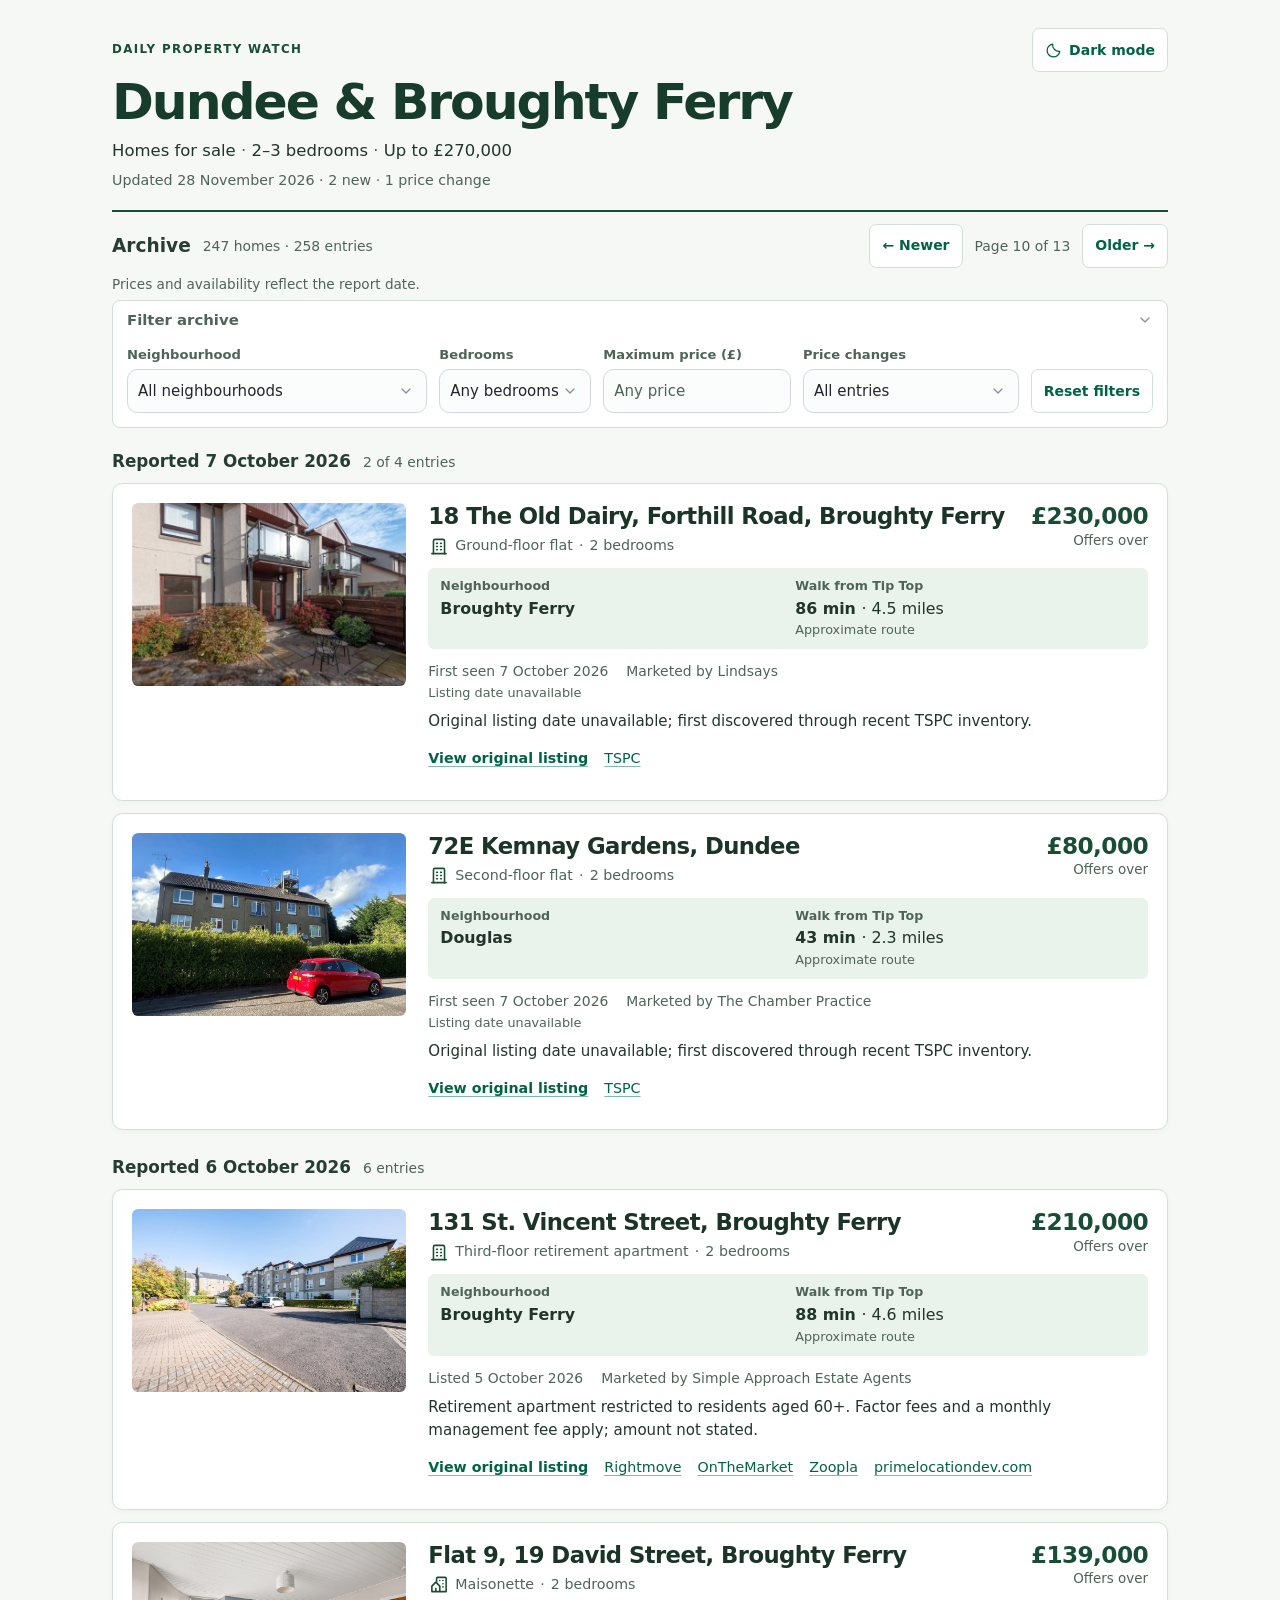
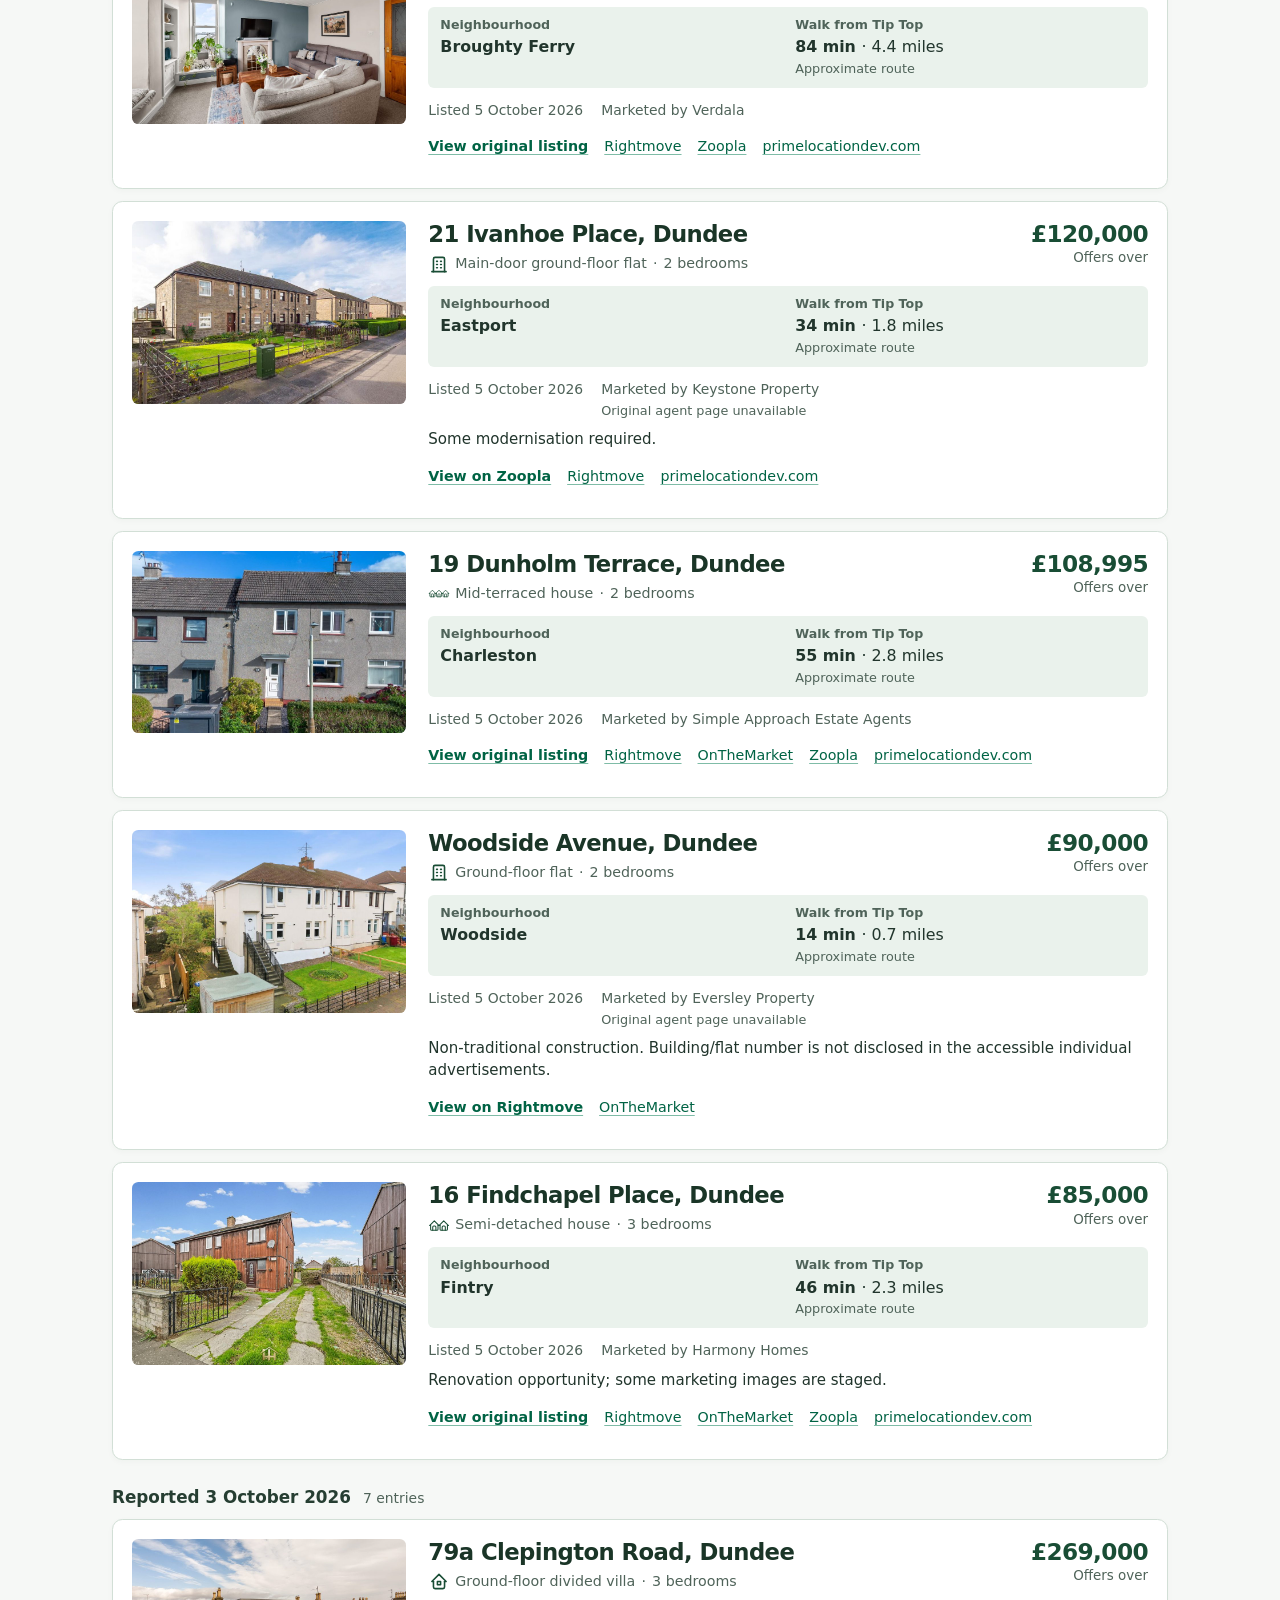
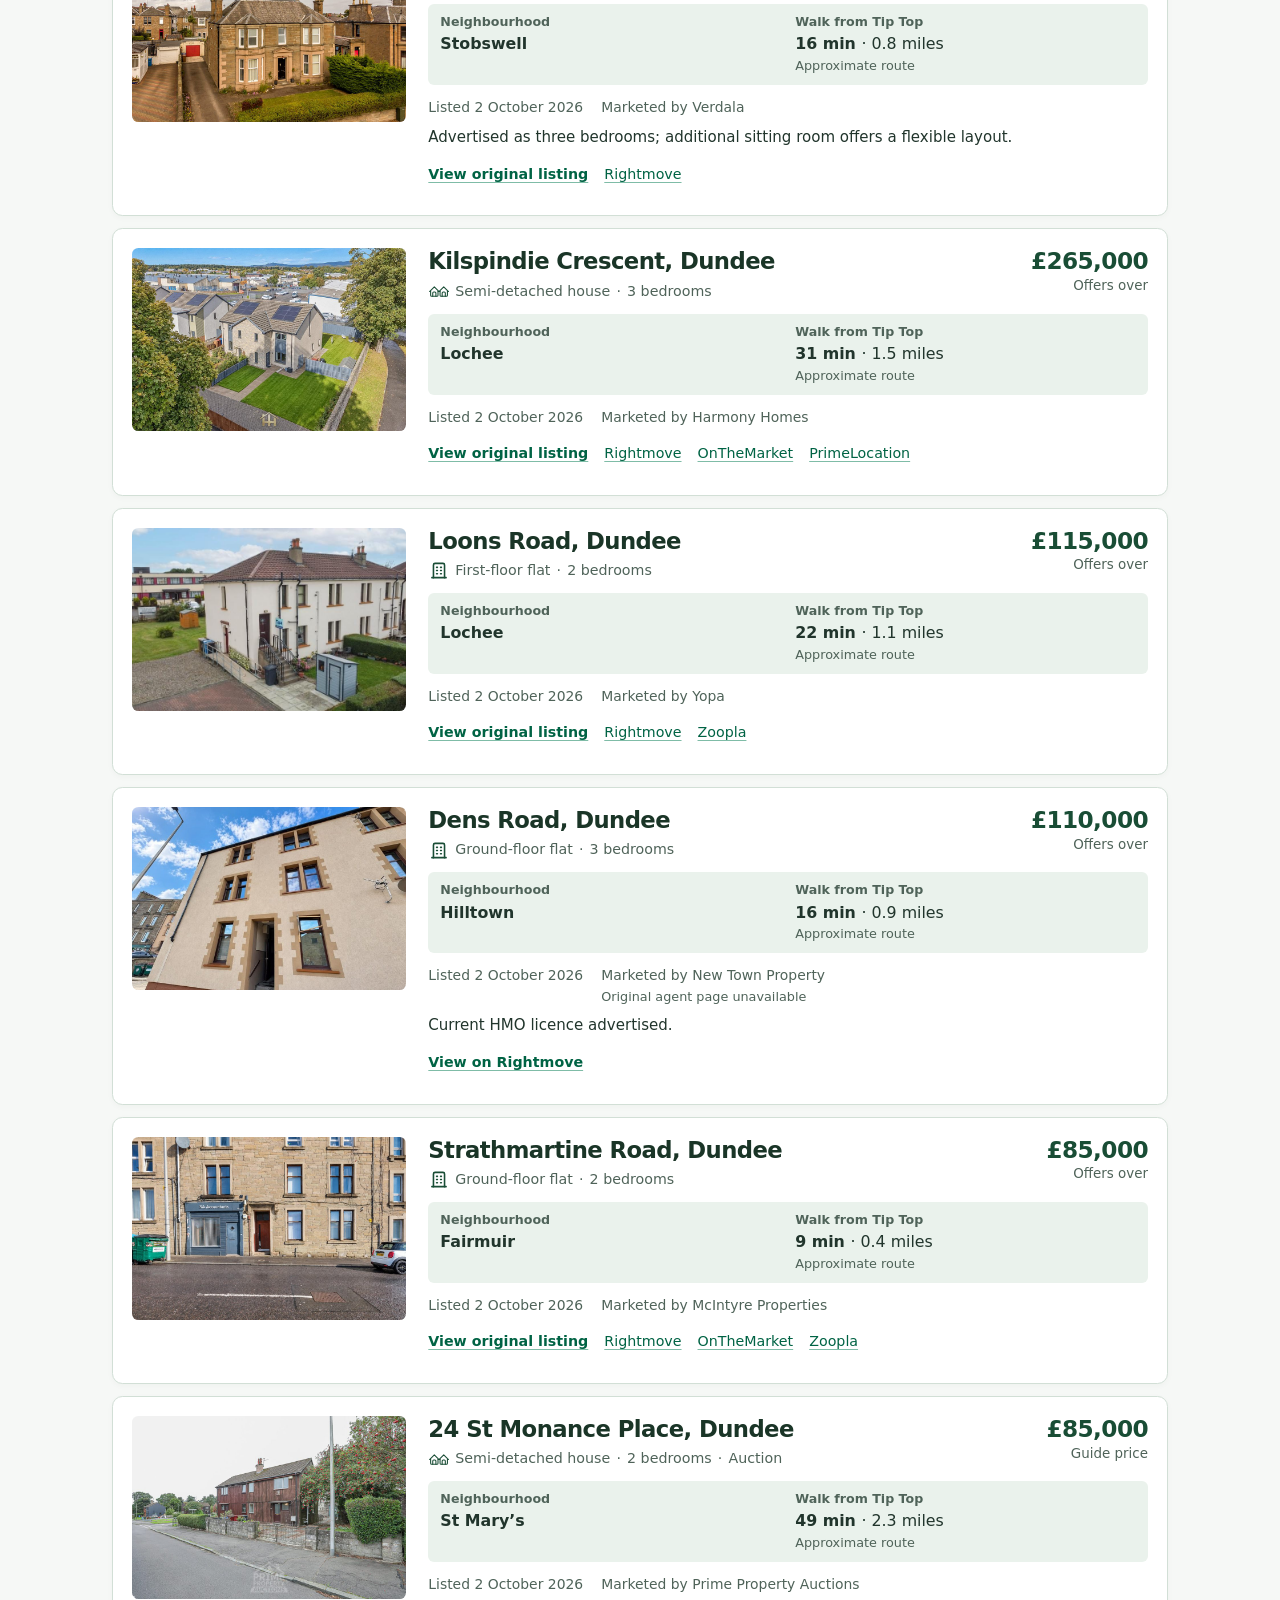
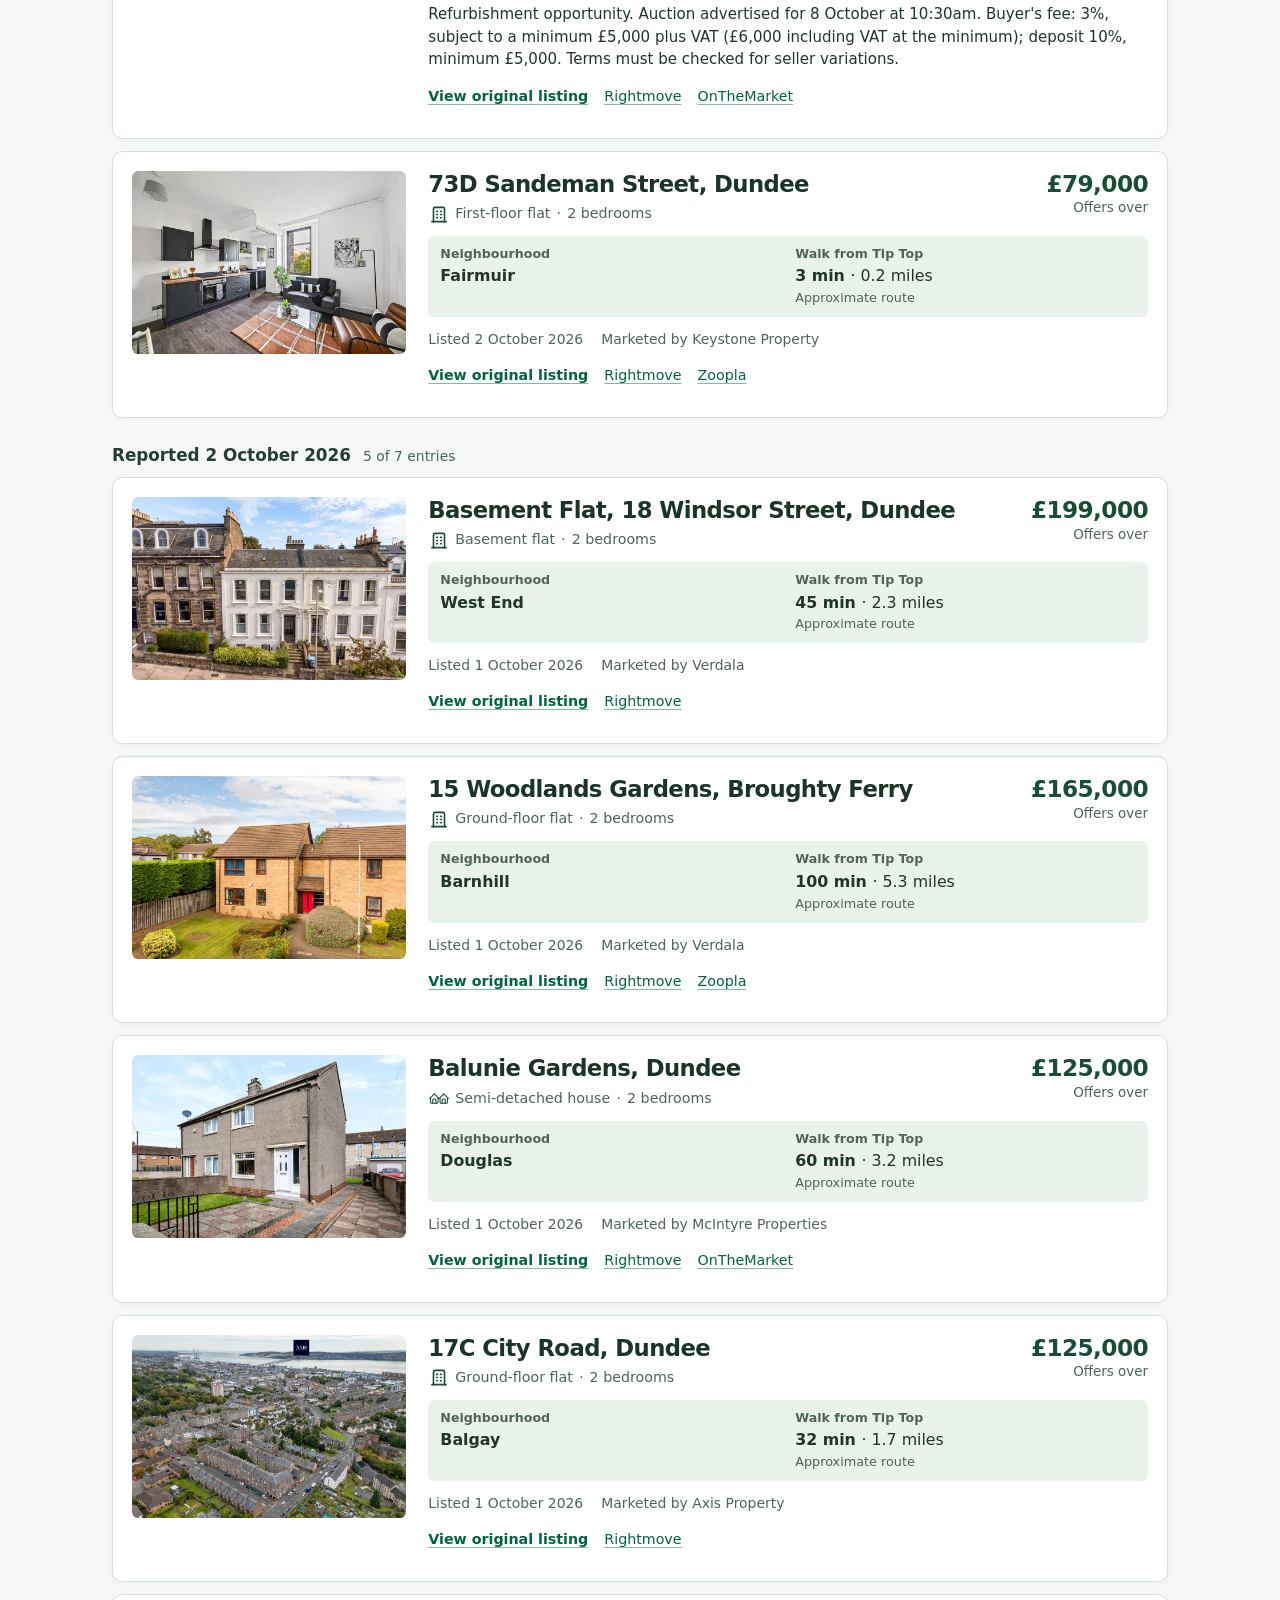
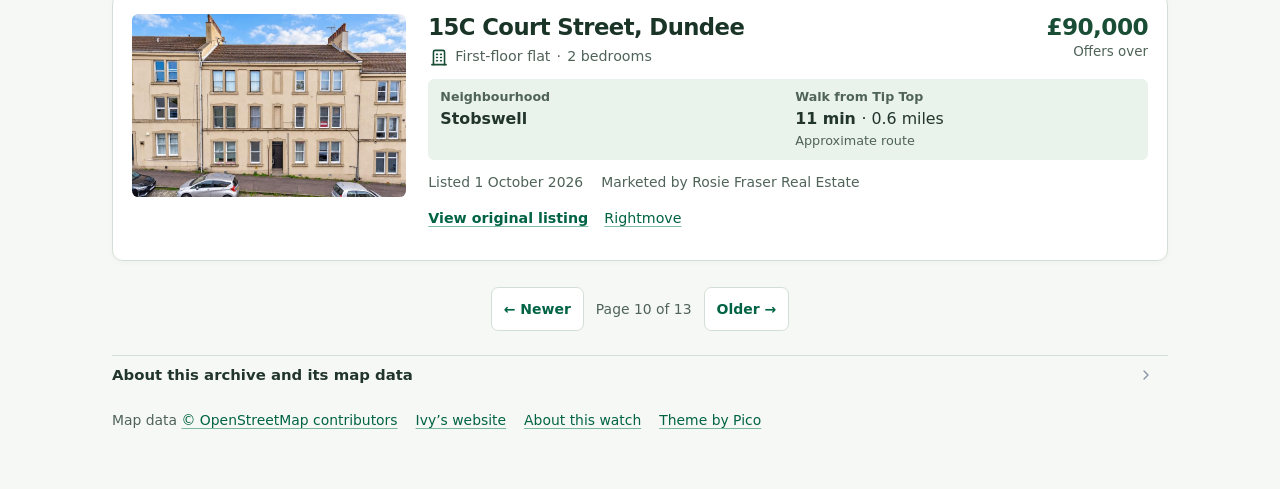
==== commit 95c72e7c: "Publish Dundee property report" ====
--- a/page-10.html
+++ b/page-10.html
@@ -28,12 +28,12 @@
         </div>
         <h1>Dundee &amp; Broughty Ferry</h1>
         <p class="criteria">Homes for sale <span>·</span> 2–3 bedrooms <span>·</span> Up to £270,000</p>
-        <p class="update">Updated <time datetime="2026-11-27">27 November 2026</time> <span>· 10 new</span></p>
+        <p class="update">Updated <time datetime="2026-11-28">28 November 2026</time> <span>· 2 new · 1 price change</span></p>
       </header>
       <div class="archive-tools">
         <div class="archive-title">
           <h2>Archive</h2>
-          <p>245 homes · 255 entries</p>
+          <p>247 homes · 258 entries</p>
         </div>
         <nav class="pagination" aria-label="Property pages">
           <a href="page-9.html" rel="prev">← Newer</a>
@@ -41,7 +41,7 @@
           <a href="page-11.html" rel="next">Older →</a>
         </nav>
         <p class="archive-note">Prices and availability reflect the report date.</p>
-        <div id="archive-filters" class="archive-filters" data-page="10" data-pages="13" data-total="255" data-version="d1306fbbf6a068c4" hidden>
+        <div id="archive-filters" class="archive-filters" data-page="10" data-pages="13" data-total="258" data-version="451695fd3c8bae94" hidden>
           <details class="filter-panel">
             <summary>Filter archive <span class="filter-active-count" hidden></span></summary>
             <form class="filter-fields" aria-label="Filter archive" aria-controls="properties">
@@ -91,6 +91,7 @@
                   <option value="st mary’s">St Mary’s</option>
                   <option value="stobswell">Stobswell</option>
                   <option value="strathmartine">Strathmartine</option>
+                  <option value="the glens">The Glens</option>
                   <option value="west end">West End</option>
                   <option value="west ferry">West Ferry</option>
                   <option value="west ferry / broughty ferry">West Ferry / Broughty Ferry</option>
@@ -132,12 +133,149 @@
         </div>
       </div>
       <div id="properties" tabindex="-1">
+        <section class="report-day" data-day="2026-10-07">
+          <div class="day-heading">
+            <h2>Reported <time datetime="2026-10-07">7 October 2026</time></h2>
+            <span data-day-count>2 of 4 entries</span>
+          </div>
+          <div data-cards>
+            <article class="property-card has-photo" data-area="broughty ferry" data-beds="2" data-price="230000" data-change="">
+              <div class="card-heading">
+                <div class="identity">
+                  <h3>18 The Old Dairy, Forthill Road, Broughty Ferry</h3>
+                  <div class="property-summary">
+                    <span class="property-type type-flat"><svg viewBox="0 0 24 24" fill="none" stroke="currentColor" stroke-width="2" stroke-linecap="round" stroke-linejoin="round" aria-hidden="true" focusable="false"><path d="M3 21l18 0" /><path d="M9 8l1 0" /><path d="M9 12l1 0" /><path d="M9 16l1 0" /><path d="M14 8l1 0" /><path d="M14 12l1 0" /><path d="M14 16l1 0" /><path d="M5 21v-16a2 2 0 0 1 2 -2h10a2 2 0 0 1 2 2v16" /></svg><span>Ground-floor flat</span></span>
+                    <span>2 bedrooms</span>
+                  </div>
+                </div>
+                <div class="asking">
+                  <span class="price">£230,000</span>
+                  <span class="qualifier">Offers over</span>
+                </div>
+              </div>
+              <dl class="property-location">
+                <div class="area">
+                  <dt>Neighbourhood</dt>
+                  <dd>Broughty Ferry</dd>
+                </div>
+                <div class="walking">
+                  <dt>Walk from Tip Top</dt>
+                  <dd>86 min <span class="distance">· 4.5 miles</span><small>Approximate route</small></dd>
+                </div>
+              </dl>
+              <figure class="photo">
+                <a href="https://property.lindsays.co.uk/for-sale/18-the-old-dairy-forthill-road-broughty-ferry-dundee-angus-dd5-3dh" aria-label="View listing for 18 The Old Dairy, Forthill Road, Broughty Ferry">
+                  <img src="images/c3af574555ee6266d3174ba72a4e4591b40d86fa60058d42e21b41595bbcf8bd.jpg" alt="18 The Old Dairy, Forthill Road, Broughty Ferry" loading="lazy" decoding="async" width="640" height="427"
+                       onerror="this.closest('article').classList.remove('has-photo');this.closest('figure').remove()">
+                </a>
+              </figure>
+              <div class="card-detail">
+                <div class="listing-meta">
+                  <p class="date">First seen <time datetime="2026-10-07">7 October 2026</time><span class="date-note">Listing date unavailable</span></p>
+                  <p class="agent">Marketed by Lindsays</p>
+                </div>
+                <p class="notes">Original listing date unavailable; first discovered through recent TSPC inventory.</p>
+                <nav class="links" aria-label="Listings for 18 The Old Dairy, Forthill Road, Broughty Ferry">
+                  <a class="original" href="https://property.lindsays.co.uk/for-sale/18-the-old-dairy-forthill-road-broughty-ferry-dundee-angus-dd5-3dh" rel="noopener noreferrer">View original listing</a>
+                  <a href="https://new.tspc.co.uk/property/2-Bed-Ground-Floor-Flat-For-Sale-18-The-Old-Dairy-Forthill-Road-Broughty-Ferry-Dundee-DD5-3DH/" rel="noopener noreferrer">TSPC</a>
+                </nav>
+              </div>
+            </article>
+            <article class="property-card has-photo" data-area="douglas" data-beds="2" data-price="80000" data-change="">
+              <div class="card-heading">
+                <div class="identity">
+                  <h3>72E Kemnay Gardens, Dundee</h3>
+                  <div class="property-summary">
+                    <span class="property-type type-flat"><svg viewBox="0 0 24 24" fill="none" stroke="currentColor" stroke-width="2" stroke-linecap="round" stroke-linejoin="round" aria-hidden="true" focusable="false"><path d="M3 21l18 0" /><path d="M9 8l1 0" /><path d="M9 12l1 0" /><path d="M9 16l1 0" /><path d="M14 8l1 0" /><path d="M14 12l1 0" /><path d="M14 16l1 0" /><path d="M5 21v-16a2 2 0 0 1 2 -2h10a2 2 0 0 1 2 2v16" /></svg><span>Second-floor flat</span></span>
+                    <span>2 bedrooms</span>
+                  </div>
+                </div>
+                <div class="asking">
+                  <span class="price">£80,000</span>
+                  <span class="qualifier">Offers over</span>
+                </div>
+              </div>
+              <dl class="property-location">
+                <div class="area">
+                  <dt>Neighbourhood</dt>
+                  <dd>Douglas</dd>
+                </div>
+                <div class="walking">
+                  <dt>Walk from Tip Top</dt>
+                  <dd>43 min <span class="distance">· 2.3 miles</span><small>Approximate route</small></dd>
+                </div>
+              </dl>
+              <figure class="photo">
+                <a href="https://www.thechamberpractice.co.uk/property/72e-kemnay-gardens-dundee-dd4-7tu/" aria-label="View listing for 72E Kemnay Gardens, Dundee">
+                  <img src="images/67f8614600d2d45dc931f2c424b5c944652fc2b82518a073479b7a02bec58c78.jpg" alt="72E Kemnay Gardens, Dundee" loading="lazy" decoding="async" width="640" height="427"
+                       onerror="this.closest('article').classList.remove('has-photo');this.closest('figure').remove()">
+                </a>
+              </figure>
+              <div class="card-detail">
+                <div class="listing-meta">
+                  <p class="date">First seen <time datetime="2026-10-07">7 October 2026</time><span class="date-note">Listing date unavailable</span></p>
+                  <p class="agent">Marketed by The Chamber Practice</p>
+                </div>
+                <p class="notes">Original listing date unavailable; first discovered through recent TSPC inventory.</p>
+                <nav class="links" aria-label="Listings for 72E Kemnay Gardens, Dundee">
+                  <a class="original" href="https://www.thechamberpractice.co.uk/property/72e-kemnay-gardens-dundee-dd4-7tu/" rel="noopener noreferrer">View original listing</a>
+                  <a href="https://tspc.co.uk/property/2-Bed-Second-Floor-Flat-For-Sale-72E-Kemnay-Gardens-Dundee-DD4-7TU/" rel="noopener noreferrer">TSPC</a>
+                </nav>
+              </div>
+            </article>
+          </div>
+        </section>
         <section class="report-day" data-day="2026-10-06">
           <div class="day-heading">
             <h2>Reported <time datetime="2026-10-06">6 October 2026</time></h2>
-            <span data-day-count>5 of 6 entries</span>
+            <span data-day-count>6 entries</span>
           </div>
           <div data-cards>
+            <article class="property-card has-photo" data-area="broughty ferry" data-beds="2" data-price="210000" data-change="">
+              <div class="card-heading">
+                <div class="identity">
+                  <h3>131 St. Vincent Street, Broughty Ferry</h3>
+                  <div class="property-summary">
+                    <span class="property-type type-flat"><svg viewBox="0 0 24 24" fill="none" stroke="currentColor" stroke-width="2" stroke-linecap="round" stroke-linejoin="round" aria-hidden="true" focusable="false"><path d="M3 21l18 0" /><path d="M9 8l1 0" /><path d="M9 12l1 0" /><path d="M9 16l1 0" /><path d="M14 8l1 0" /><path d="M14 12l1 0" /><path d="M14 16l1 0" /><path d="M5 21v-16a2 2 0 0 1 2 -2h10a2 2 0 0 1 2 2v16" /></svg><span>Third-floor retirement apartment</span></span>
+                    <span>2 bedrooms</span>
+                  </div>
+                </div>
+                <div class="asking">
+                  <span class="price">£210,000</span>
+                  <span class="qualifier">Offers over</span>
+                </div>
+              </div>
+              <dl class="property-location">
+                <div class="area">
+                  <dt>Neighbourhood</dt>
+                  <dd>Broughty Ferry</dd>
+                </div>
+                <div class="walking">
+                  <dt>Walk from Tip Top</dt>
+                  <dd>88 min <span class="distance">· 4.6 miles</span><small>Approximate route</small></dd>
+                </div>
+              </dl>
+              <figure class="photo">
+                <a href="https://www.simpleapproachea.co.uk/properties-for-sale/property/2098-st-vincent-street-broughty-ferry-dundee" aria-label="View listing for 131 St. Vincent Street, Broughty Ferry">
+                  <img src="images/977b4d30a33d2936405e88f4e0b1bebde450e9ec2ee86b53e42427bebad1f07f.jpg" alt="131 St. Vincent Street, Broughty Ferry" loading="lazy" decoding="async" width="640" height="427"
+                       onerror="this.closest('article').classList.remove('has-photo');this.closest('figure').remove()">
+                </a>
+              </figure>
+              <div class="card-detail">
+                <div class="listing-meta">
+                  <p class="date">Listed <time datetime="2026-10-05">5 October 2026</time></p>
+                  <p class="agent">Marketed by Simple Approach Estate Agents</p>
+                </div>
+                <p class="notes">Retirement apartment restricted to residents aged 60+. Factor fees and a monthly management fee apply; amount not stated.</p>
+                <nav class="links" aria-label="Listings for 131 St. Vincent Street, Broughty Ferry">
+                  <a class="original" href="https://www.simpleapproachea.co.uk/properties-for-sale/property/2098-st-vincent-street-broughty-ferry-dundee" rel="noopener noreferrer">View original listing</a>
+                  <a href="https://www.rightmove.co.uk/properties/93909693" rel="noopener noreferrer">Rightmove</a>
+                  <a href="https://www.onthemarket.com/details/20473447/" rel="noopener noreferrer">OnTheMarket</a>
+                  <a href="https://www.zoopla.co.uk/for-sale/details/74417976/" rel="noopener noreferrer">Zoopla</a>
+                  <a href="https://www.primelocationdev.com/for-sale/details/74417976/" rel="noopener noreferrer">primelocationdev.com</a>
+                </nav>
+              </div>
+            </article>
             <article class="property-card has-photo" data-area="broughty ferry" data-beds="2" data-price="139000" data-change="">
               <div class="card-heading">
                 <div class="identity">
@@ -665,7 +803,7 @@
         <section class="report-day" data-day="2026-10-02">
           <div class="day-heading">
             <h2>Reported <time datetime="2026-10-02">2 October 2026</time></h2>
-            <span data-day-count>7 entries</span>
+            <span data-day-count>5 of 7 entries</span>
           </div>
           <div data-cards>
             <article class="property-card has-photo" data-area="west end" data-beds="2" data-price="199000" data-change="">
@@ -872,141 +1010,6 @@
                 <nav class="links" aria-label="Listings for 15C Court Street, Dundee">
                   <a class="original" href="https://www.rosiefraserrealestate.com/property-details/34969048/-/dundee/court-street" rel="noopener noreferrer">View original listing</a>
                   <a href="https://www.rightmove.co.uk/properties/93803472" rel="noopener noreferrer">Rightmove</a>
-                </nav>
-              </div>
-            </article>
-            <article class="property-card has-photo" data-area="st mary’s" data-beds="3" data-price="230000" data-change="">
-              <div class="card-heading">
-                <div class="identity">
-                  <h3>12 Kinnettles Terrace, Dundee</h3>
-                  <div class="property-summary">
-                    <span class="property-type type-semi"><svg viewBox="0 0 28 24" fill="none" stroke="currentColor" stroke-width="2" stroke-linecap="round" stroke-linejoin="round" aria-hidden="true" focusable="false"><g transform="translate(0 4) scale(.67)"><path d="M5 12l-2 0l9 -9l9 9l-2 0" /><path d="M5 12v7a2 2 0 0 0 2 2h10a2 2 0 0 0 2 -2v-7" /><path d="M9 21v-6a2 2 0 0 1 2 -2h2a2 2 0 0 1 2 2v6" /></g><g transform="translate(12 4) scale(.67)"><path d="M5 12l-2 0l9 -9l9 9l-2 0" /><path d="M5 12v7a2 2 0 0 0 2 2h10a2 2 0 0 0 2 -2v-7" /><path d="M9 21v-6a2 2 0 0 1 2 -2h2a2 2 0 0 1 2 2v6" /></g></svg><span>Semi-detached house</span></span>
-                    <span>3 bedrooms</span>
-                  </div>
-                </div>
-                <div class="asking">
-                  <span class="price">£230,000</span>
-                  <span class="qualifier">Offers over</span>
-                </div>
-              </div>
-              <dl class="property-location">
-                <div class="area">
-                  <dt>Neighbourhood</dt>
-                  <dd>St Mary’s</dd>
-                </div>
-                <div class="walking">
-                  <dt>Walk from Tip Top</dt>
-                  <dd>47 min <span class="distance">· 2.3 miles</span><small>Approximate route</small></dd>
-                </div>
-              </dl>
-              <figure class="photo">
-                <a href="https://gilsongray.co.uk/property/kinnettles-terrace-P296665-266" aria-label="View listing for 12 Kinnettles Terrace, Dundee">
-                  <img src="images/76ce9b3b7f5a6f43346f20ec8f1567b35ecec96828a32250c9418d7fb5d23349.jpg" alt="12 Kinnettles Terrace, Dundee" loading="lazy" decoding="async" width="640" height="427"
-                       onerror="this.closest('article').classList.remove('has-photo');this.closest('figure').remove()">
-                </a>
-              </figure>
-              <div class="card-detail">
-                <div class="listing-meta">
-                  <p class="date">First seen <time datetime="2026-10-02">2 October 2026</time><span class="date-note">Listing date unavailable</span></p>
-                  <p class="agent">Marketed by Gilson Gray</p>
-                </div>
-                <p class="notes">First discovered 2 October 2026; original listing date unavailable.</p>
-                <nav class="links" aria-label="Listings for 12 Kinnettles Terrace, Dundee">
-                  <a class="original" href="https://gilsongray.co.uk/property/kinnettles-terrace-P296665-266" rel="noopener noreferrer">View original listing</a>
-                  <a href="https://tspc.co.uk/property/3-Bed-Semi-Detached-Villa-For-Sale-12-Kinnettles-Terrace-Dundee-DD3-9RH/" rel="noopener noreferrer">TSPC</a>
-                </nav>
-              </div>
-            </article>
-            <article class="property-card has-photo" data-area="douglas" data-beds="2" data-price="80000" data-change="">
-              <div class="card-heading">
-                <div class="identity">
-                  <h3>4D Ballantrae Road, Dundee</h3>
-                  <div class="property-summary">
-                    <span class="property-type type-flat"><svg viewBox="0 0 24 24" fill="none" stroke="currentColor" stroke-width="2" stroke-linecap="round" stroke-linejoin="round" aria-hidden="true" focusable="false"><path d="M3 21l18 0" /><path d="M9 8l1 0" /><path d="M9 12l1 0" /><path d="M9 16l1 0" /><path d="M14 8l1 0" /><path d="M14 12l1 0" /><path d="M14 16l1 0" /><path d="M5 21v-16a2 2 0 0 1 2 -2h10a2 2 0 0 1 2 2v16" /></svg><span>First-floor flat</span></span>
-                    <span>2 bedrooms</span>
-                  </div>
-                </div>
-                <div class="asking">
-                  <span class="price">£80,000</span>
-                  <span class="qualifier">Offers over</span>
-                </div>
-              </div>
-              <dl class="property-location">
-                <div class="area">
-                  <dt>Neighbourhood</dt>
-                  <dd>Douglas</dd>
-                </div>
-                <div class="walking">
-                  <dt>Walk from Tip Top</dt>
-                  <dd>51 min <span class="distance">· 2.7 miles</span><small>Approximate route</small></dd>
-                </div>
-              </dl>
-              <figure class="photo">
-                <a href="https://gilsongray.co.uk/property/ballantrae-road-P295176-266" aria-label="View listing for 4D Ballantrae Road, Dundee">
-                  <img src="images/be78cd75914d994aaed1687303dc6574e08fcf58db7bd980bf02824d6c6af72e.jpg" alt="4D Ballantrae Road, Dundee" loading="lazy" decoding="async" width="640" height="427"
-                       onerror="this.closest('article').classList.remove('has-photo');this.closest('figure').remove()">
-                </a>
-              </figure>
-              <div class="card-detail">
-                <div class="listing-meta">
-                  <p class="date">First seen <time datetime="2026-10-02">2 October 2026</time><span class="date-note">Listing date unavailable</span></p>
-                  <p class="agent">Marketed by Gilson Gray</p>
-                </div>
-                <p class="notes">First discovered 2 October 2026; original listing date unavailable.</p>
-                <nav class="links" aria-label="Listings for 4D Ballantrae Road, Dundee">
-                  <a class="original" href="https://gilsongray.co.uk/property/ballantrae-road-P295176-266" rel="noopener noreferrer">View original listing</a>
-                  <a href="https://tspc.co.uk/property/2-Bed-First-Floor-Flat-For-Sale-4D-Ballantrae-Road-Dundee-DD4-8PN/" rel="noopener noreferrer">TSPC</a>
-                </nav>
-              </div>
-            </article>
-          </div>
-        </section>
-        <section class="report-day" data-day="2026-10-01">
-          <div class="day-heading">
-            <h2>Reported <time datetime="2026-10-01">1 October 2026</time></h2>
-            <span data-day-count>1 of 4 entries</span>
-          </div>
-          <div data-cards>
-            <article class="property-card has-photo" data-area="west end" data-beds="2" data-price="175000" data-change="">
-              <div class="card-heading">
-                <div class="identity">
-                  <h3>Flat E, 23 Shepherds Loan, Dundee</h3>
-                  <div class="property-summary">
-                    <span class="property-type type-flat"><svg viewBox="0 0 24 24" fill="none" stroke="currentColor" stroke-width="2" stroke-linecap="round" stroke-linejoin="round" aria-hidden="true" focusable="false"><path d="M3 21l18 0" /><path d="M9 8l1 0" /><path d="M9 12l1 0" /><path d="M9 16l1 0" /><path d="M14 8l1 0" /><path d="M14 12l1 0" /><path d="M14 16l1 0" /><path d="M5 21v-16a2 2 0 0 1 2 -2h10a2 2 0 0 1 2 2v16" /></svg><span>Second-floor flat</span></span>
-                    <span>2 bedrooms</span>
-                  </div>
-                </div>
-                <div class="asking">
-                  <span class="price">£175,000</span>
-                  <span class="qualifier">Offers in excess of</span>
-                </div>
-              </div>
-              <dl class="property-location">
-                <div class="area">
-                  <dt>Neighbourhood</dt>
-                  <dd>West End</dd>
-                </div>
-                <div class="walking">
-                  <dt>Walk from Tip Top</dt>
-                  <dd>45 min <span class="distance">· 2.4 miles</span><small>Approximate route</small></dd>
-                </div>
-              </dl>
-              <figure class="photo">
-                <a href="https://dymockproperties.com/property?id=1010-0647-cba8-22ad&amp;type=sale" aria-label="View listing for Flat E, 23 Shepherds Loan, Dundee">
-                  <img src="images/2ff03c9d7838040a2877249a8e0b6790be63d62d7827cc5233a8e79cac3f9e85.jpg" alt="Flat E, 23 Shepherds Loan, Dundee" loading="lazy" decoding="async" width="640" height="427"
-                       onerror="this.closest('article').classList.remove('has-photo');this.closest('figure').remove()">
-                </a>
-              </figure>
-              <div class="card-detail">
-                <div class="listing-meta">
-                  <p class="date">Listed <time datetime="2026-09-30">30 September 2026</time></p>
-                  <p class="agent">Marketed by Dymock Properties</p>
-                </div>
-                <nav class="links" aria-label="Listings for Flat E, 23 Shepherds Loan, Dundee">
-                  <a class="original" href="https://dymockproperties.com/property?id=1010-0647-cba8-22ad&amp;type=sale" rel="noopener noreferrer">View original listing</a>
-                  <a href="https://www.rightmove.co.uk/properties/93739536" rel="noopener noreferrer">Rightmove</a>
-                  <a href="https://www.onthemarket.com/details/20441217/" rel="noopener noreferrer">OnTheMarket</a>
-                  <a href="https://www.zoopla.co.uk/for-sale/details/74371650/" rel="noopener noreferrer">Zoopla</a>
                 </nav>
               </div>
             </article>
